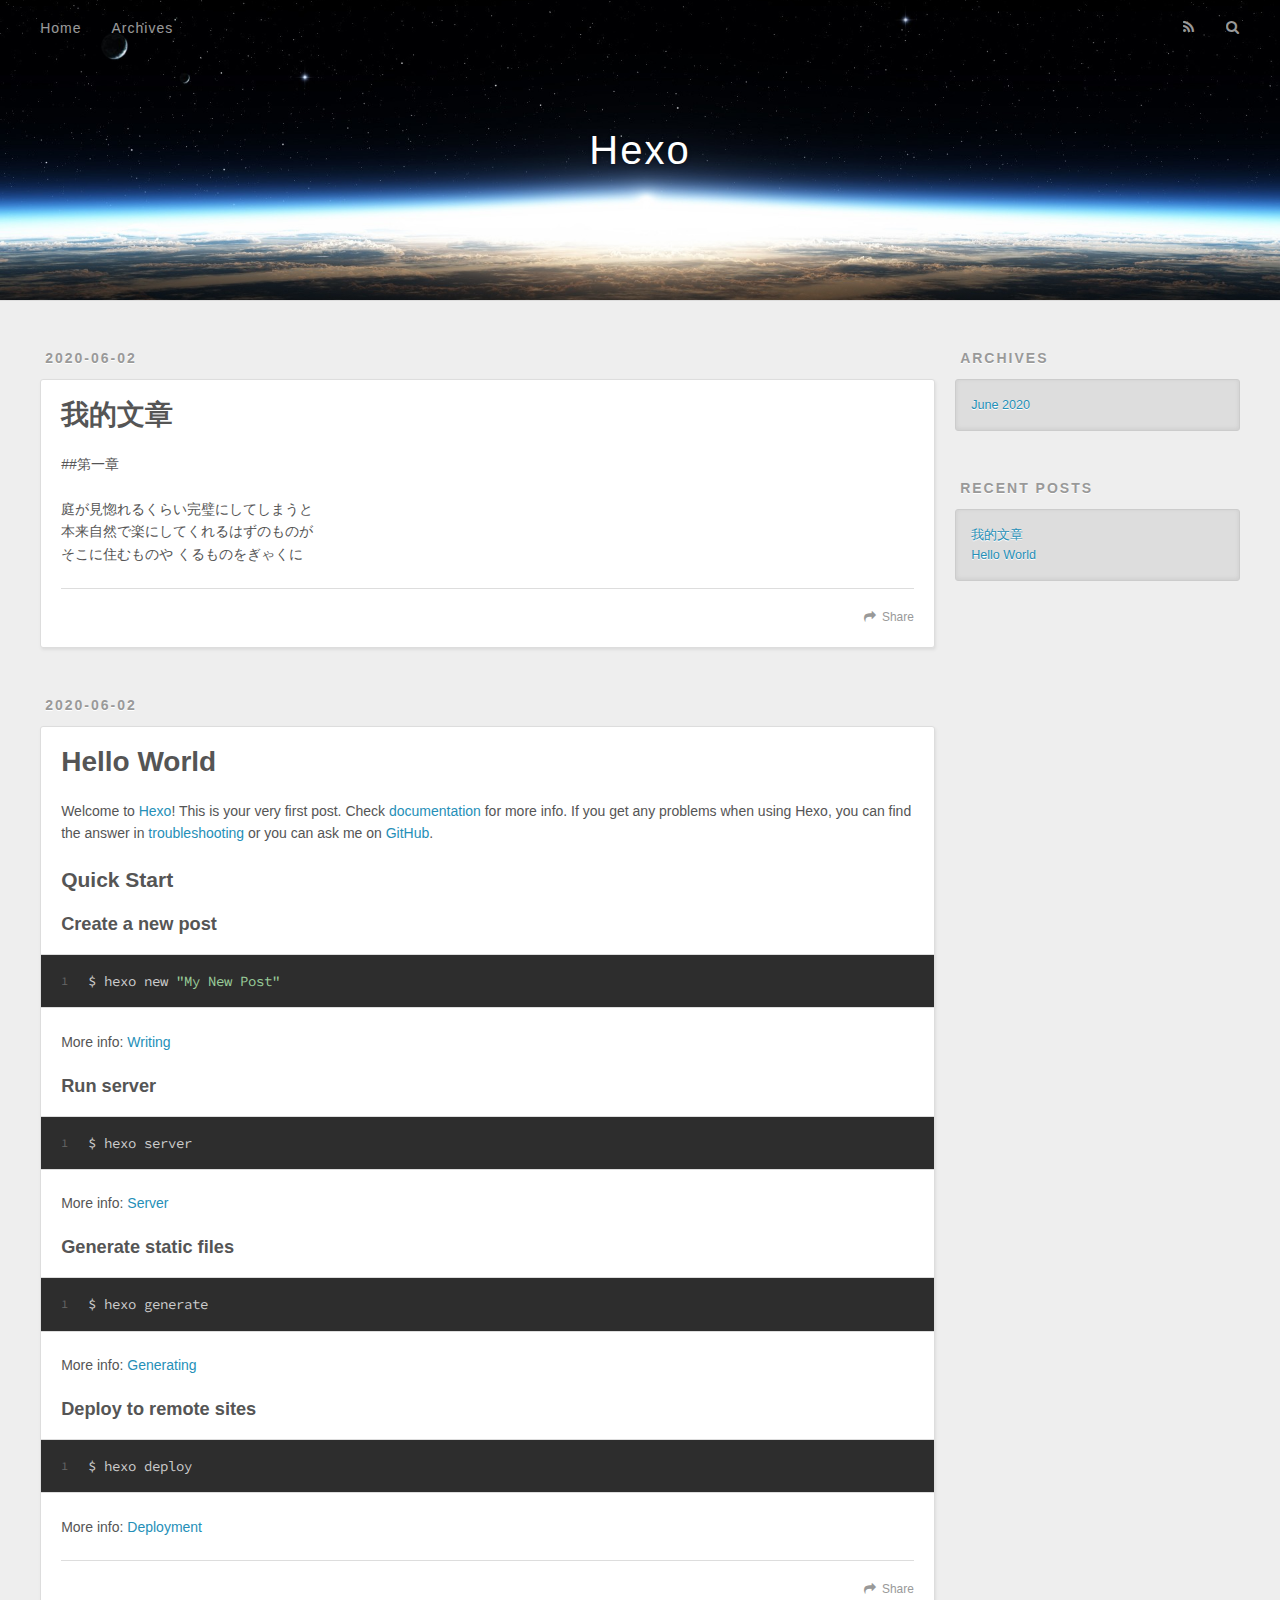
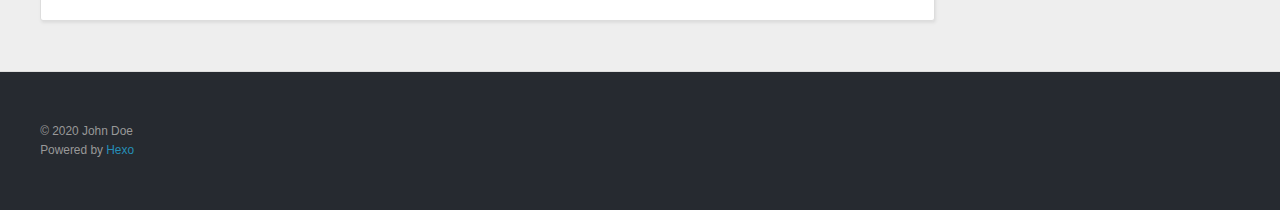
==== index.html @ b35130f8 "Site updated: 2020-06-02 23:19:56" ====
<!DOCTYPE html>
<html>
<head>
  <meta charset="utf-8">
  

  
  <title>Hexo</title>
  <meta name="viewport" content="width=device-width, initial-scale=1, maximum-scale=1">
  <meta property="og:type" content="website">
<meta property="og:title" content="Hexo">
<meta property="og:url" content="http://yoursite.com/index.html">
<meta property="og:site_name" content="Hexo">
<meta property="og:locale" content="en_US">
<meta property="article:author" content="John Doe">
<meta name="twitter:card" content="summary">
  
    <link rel="alternate" href="/atom.xml" title="Hexo" type="application/atom+xml">
  
  
    <link rel="icon" href="/favicon.png">
  
  
    <link href="//fonts.googleapis.com/css?family=Source+Code+Pro" rel="stylesheet" type="text/css">
  
  
<link rel="stylesheet" href="/css/style.css">

<meta name="generator" content="Hexo 4.2.1"></head>

<body>
  <div id="container">
    <div id="wrap">
      <header id="header">
  <div id="banner"></div>
  <div id="header-outer" class="outer">
    <div id="header-title" class="inner">
      <h1 id="logo-wrap">
        <a href="/" id="logo">Hexo</a>
      </h1>
      
    </div>
    <div id="header-inner" class="inner">
      <nav id="main-nav">
        <a id="main-nav-toggle" class="nav-icon"></a>
        
          <a class="main-nav-link" href="/">Home</a>
        
          <a class="main-nav-link" href="/archives">Archives</a>
        
      </nav>
      <nav id="sub-nav">
        
          <a id="nav-rss-link" class="nav-icon" href="/atom.xml" title="RSS Feed"></a>
        
        <a id="nav-search-btn" class="nav-icon" title="Search"></a>
      </nav>
      <div id="search-form-wrap">
        <form action="//google.com/search" method="get" accept-charset="UTF-8" class="search-form"><input type="search" name="q" class="search-form-input" placeholder="Search"><button type="submit" class="search-form-submit">&#xF002;</button><input type="hidden" name="sitesearch" value="http://yoursite.com"></form>
      </div>
    </div>
  </div>
</header>
      <div class="outer">
        <section id="main">
  
    <article id="三和眠的博客“

hexo neww -我的文章" class="article article-type-三和眠的博客“

hexo neww " itemscope itemprop="blogPost">
  <div class="article-meta">
    <a href="/2020/06/02/%E6%88%91%E7%9A%84%E6%96%87%E7%AB%A0/" class="article-date">
  <time datetime="2020-06-02T14:31:24.000Z" itemprop="datePublished">2020-06-02</time>
</a>
    
  </div>
  <div class="article-inner">
    
    
      <header class="article-header">
        
  
    <h1 itemprop="name">
      <a class="article-title" href="/2020/06/02/%E6%88%91%E7%9A%84%E6%96%87%E7%AB%A0/">我的文章</a>
    </h1>
  

      </header>
    
    <div class="article-entry" itemprop="articleBody">
      
        <p>##第一章</p>
<p>庭が見惚れるくらい完璧にしてしまうと<br>本来自然で楽にしてくれるはずのものが<br>そこに住むものや くるものをぎゃくに</p>

      
    </div>
    <footer class="article-footer">
      <a data-url="http://yoursite.com/2020/06/02/%E6%88%91%E7%9A%84%E6%96%87%E7%AB%A0/" data-id="ckay1c3uf00019clia1hb0dxg" class="article-share-link">Share</a>
      
      
    </footer>
  </div>
  
</article>


  
    <article id="post-hello-world" class="article article-type-post" itemscope itemprop="blogPost">
  <div class="article-meta">
    <a href="/2020/06/02/hello-world/" class="article-date">
  <time datetime="2020-06-02T14:24:34.067Z" itemprop="datePublished">2020-06-02</time>
</a>
    
  </div>
  <div class="article-inner">
    
    
      <header class="article-header">
        
  
    <h1 itemprop="name">
      <a class="article-title" href="/2020/06/02/hello-world/">Hello World</a>
    </h1>
  

      </header>
    
    <div class="article-entry" itemprop="articleBody">
      
        <p>Welcome to <a href="https://hexo.io/" target="_blank" rel="noopener">Hexo</a>! This is your very first post. Check <a href="https://hexo.io/docs/" target="_blank" rel="noopener">documentation</a> for more info. If you get any problems when using Hexo, you can find the answer in <a href="https://hexo.io/docs/troubleshooting.html" target="_blank" rel="noopener">troubleshooting</a> or you can ask me on <a href="https://github.com/hexojs/hexo/issues" target="_blank" rel="noopener">GitHub</a>.</p>
<h2 id="Quick-Start"><a href="#Quick-Start" class="headerlink" title="Quick Start"></a>Quick Start</h2><h3 id="Create-a-new-post"><a href="#Create-a-new-post" class="headerlink" title="Create a new post"></a>Create a new post</h3><figure class="highlight bash"><table><tr><td class="gutter"><pre><span class="line">1</span><br></pre></td><td class="code"><pre><span class="line">$ hexo new <span class="string">"My New Post"</span></span><br></pre></td></tr></table></figure>

<p>More info: <a href="https://hexo.io/docs/writing.html" target="_blank" rel="noopener">Writing</a></p>
<h3 id="Run-server"><a href="#Run-server" class="headerlink" title="Run server"></a>Run server</h3><figure class="highlight bash"><table><tr><td class="gutter"><pre><span class="line">1</span><br></pre></td><td class="code"><pre><span class="line">$ hexo server</span><br></pre></td></tr></table></figure>

<p>More info: <a href="https://hexo.io/docs/server.html" target="_blank" rel="noopener">Server</a></p>
<h3 id="Generate-static-files"><a href="#Generate-static-files" class="headerlink" title="Generate static files"></a>Generate static files</h3><figure class="highlight bash"><table><tr><td class="gutter"><pre><span class="line">1</span><br></pre></td><td class="code"><pre><span class="line">$ hexo generate</span><br></pre></td></tr></table></figure>

<p>More info: <a href="https://hexo.io/docs/generating.html" target="_blank" rel="noopener">Generating</a></p>
<h3 id="Deploy-to-remote-sites"><a href="#Deploy-to-remote-sites" class="headerlink" title="Deploy to remote sites"></a>Deploy to remote sites</h3><figure class="highlight bash"><table><tr><td class="gutter"><pre><span class="line">1</span><br></pre></td><td class="code"><pre><span class="line">$ hexo deploy</span><br></pre></td></tr></table></figure>

<p>More info: <a href="https://hexo.io/docs/one-command-deployment.html" target="_blank" rel="noopener">Deployment</a></p>

      
    </div>
    <footer class="article-footer">
      <a data-url="http://yoursite.com/2020/06/02/hello-world/" data-id="ckay1c3uf00009clihot2eu84" class="article-share-link">Share</a>
      
      
    </footer>
  </div>
  
</article>


  


</section>
        
          <aside id="sidebar">
  
    

  
    

  
    
  
    
  <div class="widget-wrap">
    <h3 class="widget-title">Archives</h3>
    <div class="widget">
      <ul class="archive-list"><li class="archive-list-item"><a class="archive-list-link" href="/archives/2020/06/">June 2020</a></li></ul>
    </div>
  </div>


  
    
  <div class="widget-wrap">
    <h3 class="widget-title">Recent Posts</h3>
    <div class="widget">
      <ul>
        
          <li>
            <a href="/2020/06/02/%E6%88%91%E7%9A%84%E6%96%87%E7%AB%A0/">我的文章</a>
          </li>
        
          <li>
            <a href="/2020/06/02/hello-world/">Hello World</a>
          </li>
        
      </ul>
    </div>
  </div>

  
</aside>
        
      </div>
      <footer id="footer">
  
  <div class="outer">
    <div id="footer-info" class="inner">
      &copy; 2020 John Doe<br>
      Powered by <a href="http://hexo.io/" target="_blank">Hexo</a>
    </div>
  </div>
</footer>
    </div>
    <nav id="mobile-nav">
  
    <a href="/" class="mobile-nav-link">Home</a>
  
    <a href="/archives" class="mobile-nav-link">Archives</a>
  
</nav>
    

<script src="//ajax.googleapis.com/ajax/libs/jquery/2.0.3/jquery.min.js"></script>


  
<link rel="stylesheet" href="/fancybox/jquery.fancybox.css">

  
<script src="/fancybox/jquery.fancybox.pack.js"></script>




<script src="/js/script.js"></script>




  </div>
</body>
</html>
---- css/style.css ----
body {
  width: 100%;
}
body:before,
body:after {
  content: "";
  display: table;
}
body:after {
  clear: both;
}
html,
body,
div,
span,
applet,
object,
iframe,
h1,
h2,
h3,
h4,
h5,
h6,
p,
blockquote,
pre,
a,
abbr,
acronym,
address,
big,
cite,
code,
del,
dfn,
em,
img,
ins,
kbd,
q,
s,
samp,
small,
strike,
strong,
sub,
sup,
tt,
var,
dl,
dt,
dd,
ol,
ul,
li,
fieldset,
form,
label,
legend,
table,
caption,
tbody,
tfoot,
thead,
tr,
th,
td {
  margin: 0;
  padding: 0;
  border: 0;
  outline: 0;
  font-weight: inherit;
  font-style: inherit;
  font-family: inherit;
  font-size: 100%;
  vertical-align: baseline;
}
body {
  line-height: 1;
  color: #000;
  background: #fff;
}
ol,
ul {
  list-style: none;
}
table {
  border-collapse: separate;
  border-spacing: 0;
  vertical-align: middle;
}
caption,
th,
td {
  text-align: left;
  font-weight: normal;
  vertical-align: middle;
}
a img {
  border: none;
}
input,
button {
  margin: 0;
  padding: 0;
}
input::-moz-focus-inner,
button::-moz-focus-inner {
  border: 0;
  padding: 0;
}
@font-face {
  font-family: FontAwesome;
  font-style: normal;
  font-weight: normal;
  src: url("fonts/fontawesome-webfont.eot?v=#4.0.3");
  src: url("fonts/fontawesome-webfont.eot?#iefix&v=#4.0.3") format("embedded-opentype"), url("fonts/fontawesome-webfont.woff?v=#4.0.3") format("woff"), url("fonts/fontawesome-webfont.ttf?v=#4.0.3") format("truetype"), url("fonts/fontawesome-webfont.svg#fontawesomeregular?v=#4.0.3") format("svg");
}
html,
body,
#container {
  height: 100%;
}
body {
  background: #eee;
  font: 14px -apple-system, BlinkMacSystemFont, "Segoe UI", "Roboto", "Oxygen", "Ubuntu", "Cantarell", "Fira Sans", "Droid Sans", "Helvetica Neue", sans-serif;
  -webkit-text-size-adjust: 100%;
}
.outer {
  max-width: 1220px;
  margin: 0 auto;
  padding: 0 20px;
}
.outer:before,
.outer:after {
  content: "";
  display: table;
}
.outer:after {
  clear: both;
}
.inner {
  display: inline;
  float: left;
  width: 98.33333333333333%;
  margin: 0 0.833333333333333%;
}
.left,
.alignleft {
  float: left;
}
.right,
.alignright {
  float: right;
}
.clear {
  clear: both;
}
#container {
  position: relative;
}
.mobile-nav-on {
  overflow: hidden;
}
#wrap {
  height: 100%;
  width: 100%;
  position: absolute;
  top: 0;
  left: 0;
  -webkit-transition: 0.2s ease-out;
  -moz-transition: 0.2s ease-out;
  -ms-transition: 0.2s ease-out;
  transition: 0.2s ease-out;
  z-index: 1;
  background: #eee;
}
.mobile-nav-on #wrap {
  left: 280px;
}
@media screen and (min-width: 768px) {
  #main {
    display: inline;
    float: left;
    width: 73.33333333333333%;
    margin: 0 0.833333333333333%;
  }
}
.article-date,
.article-category-link,
.archive-year,
.widget-title {
  text-decoration: none;
  text-transform: uppercase;
  letter-spacing: 2px;
  color: #999;
  margin-bottom: 1em;
  margin-left: 5px;
  line-height: 1em;
  text-shadow: 0 1px #fff;
  font-weight: bold;
}
.article-inner,
.archive-article-inner {
  background: #fff;
  -webkit-box-shadow: 1px 2px 3px #ddd;
  box-shadow: 1px 2px 3px #ddd;
  border: 1px solid #ddd;
  border-radius: 3px;
}
.article-entry h1,
.widget h1 {
  font-size: 2em;
}
.article-entry h2,
.widget h2 {
  font-size: 1.5em;
}
.article-entry h3,
.widget h3 {
  font-size: 1.3em;
}
.article-entry h4,
.widget h4 {
  font-size: 1.2em;
}
.article-entry h5,
.widget h5 {
  font-size: 1em;
}
.article-entry h6,
.widget h6 {
  font-size: 1em;
  color: #999;
}
.article-entry hr,
.widget hr {
  border: 1px dashed #ddd;
}
.article-entry strong,
.widget strong {
  font-weight: bold;
}
.article-entry em,
.widget em,
.article-entry cite,
.widget cite {
  font-style: italic;
}
.article-entry sup,
.widget sup,
.article-entry sub,
.widget sub {
  font-size: 0.75em;
  line-height: 0;
  position: relative;
  vertical-align: baseline;
}
.article-entry sup,
.widget sup {
  top: -0.5em;
}
.article-entry sub,
.widget sub {
  bottom: -0.2em;
}
.article-entry small,
.widget small {
  font-size: 0.85em;
}
.article-entry acronym,
.widget acronym,
.article-entry abbr,
.widget abbr {
  border-bottom: 1px dotted;
}
.article-entry ul,
.widget ul,
.article-entry ol,
.widget ol,
.article-entry dl,
.widget dl {
  margin: 0 20px;
  line-height: 1.6em;
}
.article-entry ul ul,
.widget ul ul,
.article-entry ol ul,
.widget ol ul,
.article-entry ul ol,
.widget ul ol,
.article-entry ol ol,
.widget ol ol {
  margin-top: 0;
  margin-bottom: 0;
}
.article-entry ul,
.widget ul {
  list-style: disc;
}
.article-entry ol,
.widget ol {
  list-style: decimal;
}
.article-entry dt,
.widget dt {
  font-weight: bold;
}
#header {
  height: 300px;
  position: relative;
  border-bottom: 1px solid #ddd;
}
#header:before,
#header:after {
  content: "";
  position: absolute;
  left: 0;
  right: 0;
  height: 40px;
}
#header:before {
  top: 0;
  background: -webkit-linear-gradient(rgba(0,0,0,0.2), transparent);
  background: -moz-linear-gradient(rgba(0,0,0,0.2), transparent);
  background: -ms-linear-gradient(rgba(0,0,0,0.2), transparent);
  background: linear-gradient(rgba(0,0,0,0.2), transparent);
}
#header:after {
  bottom: 0;
  background: -webkit-linear-gradient(transparent, rgba(0,0,0,0.2));
  background: -moz-linear-gradient(transparent, rgba(0,0,0,0.2));
  background: -ms-linear-gradient(transparent, rgba(0,0,0,0.2));
  background: linear-gradient(transparent, rgba(0,0,0,0.2));
}
#header-outer {
  height: 100%;
  position: relative;
}
#header-inner {
  position: relative;
  overflow: hidden;
}
#banner {
  position: absolute;
  top: 0;
  left: 0;
  width: 100%;
  height: 100%;
  background: url("images/banner.jpg") center #000;
  -webkit-background-size: cover;
  -moz-background-size: cover;
  background-size: cover;
  z-index: -1;
}
#header-title {
  text-align: center;
  height: 40px;
  position: absolute;
  top: 50%;
  left: 0;
  margin-top: -20px;
}
#logo,
#subtitle {
  text-decoration: none;
  color: #fff;
  font-weight: 300;
  text-shadow: 0 1px 4px rgba(0,0,0,0.3);
}
#logo {
  font-size: 40px;
  line-height: 40px;
  letter-spacing: 2px;
}
#subtitle {
  font-size: 16px;
  line-height: 16px;
  letter-spacing: 1px;
}
#subtitle-wrap {
  margin-top: 16px;
}
#main-nav {
  float: left;
  margin-left: -15px;
}
.nav-icon,
.main-nav-link {
  float: left;
  color: #fff;
  opacity: 0.6;
  text-decoration: none;
  text-shadow: 0 1px rgba(0,0,0,0.2);
  -webkit-transition: opacity 0.2s;
  -moz-transition: opacity 0.2s;
  -ms-transition: opacity 0.2s;
  transition: opacity 0.2s;
  display: block;
  padding: 20px 15px;
}
.nav-icon:hover,
.main-nav-link:hover {
  opacity: 1;
}
.nav-icon {
  font-family: FontAwesome;
  text-align: center;
  font-size: 14px;
  width: 14px;
  height: 14px;
  padding: 20px 15px;
  position: relative;
  cursor: pointer;
}
.main-nav-link {
  font-weight: 300;
  letter-spacing: 1px;
}
@media screen and (max-width: 479px) {
  .main-nav-link {
    display: none;
  }
}
#main-nav-toggle {
  display: none;
}
#main-nav-toggle:before {
  content: "\f0c9";
}
@media screen and (max-width: 479px) {
  #main-nav-toggle {
    display: block;
  }
}
#sub-nav {
  float: right;
  margin-right: -15px;
}
#nav-rss-link:before {
  content: "\f09e";
}
#nav-search-btn:before {
  content: "\f002";
}
#search-form-wrap {
  position: absolute;
  top: 15px;
  width: 150px;
  height: 30px;
  right: -150px;
  opacity: 0;
  -webkit-transition: 0.2s ease-out;
  -moz-transition: 0.2s ease-out;
  -ms-transition: 0.2s ease-out;
  transition: 0.2s ease-out;
}
#search-form-wrap.on {
  opacity: 1;
  right: 0;
}
@media screen and (max-width: 479px) {
  #search-form-wrap {
    width: 100%;
    right: -100%;
  }
}
.search-form {
  position: absolute;
  top: 0;
  left: 0;
  right: 0;
  background: #fff;
  padding: 5px 15px;
  border-radius: 15px;
  -webkit-box-shadow: 0 0 10px rgba(0,0,0,0.3);
  box-shadow: 0 0 10px rgba(0,0,0,0.3);
}
.search-form-input {
  border: none;
  background: none;
  color: #555;
  width: 100%;
  font: 13px -apple-system, BlinkMacSystemFont, "Segoe UI", "Roboto", "Oxygen", "Ubuntu", "Cantarell", "Fira Sans", "Droid Sans", "Helvetica Neue", sans-serif;
  outline: none;
}
.search-form-input::-webkit-search-results-decoration,
.search-form-input::-webkit-search-cancel-button {
  -webkit-appearance: none;
}
.search-form-submit {
  position: absolute;
  top: 50%;
  right: 10px;
  margin-top: -7px;
  font: 13px FontAwesome;
  border: none;
  background: none;
  color: #bbb;
  cursor: pointer;
}
.search-form-submit:hover,
.search-form-submit:focus {
  color: #777;
}
.article {
  margin: 50px 0;
}
.article-inner {
  overflow: hidden;
}
.article-meta:before,
.article-meta:after {
  content: "";
  display: table;
}
.article-meta:after {
  clear: both;
}
.article-date {
  float: left;
}
.article-category {
  float: left;
  line-height: 1em;
  color: #ccc;
  text-shadow: 0 1px #fff;
  margin-left: 8px;
}
.article-category:before {
  content: "\2022";
}
.article-category-link {
  margin: 0 12px 1em;
}
.article-header {
  padding: 20px 20px 0;
}
.article-title {
  text-decoration: none;
  font-size: 2em;
  font-weight: bold;
  color: #555;
  line-height: 1.1em;
  -webkit-transition: color 0.2s;
  -moz-transition: color 0.2s;
  -ms-transition: color 0.2s;
  transition: color 0.2s;
}
a.article-title:hover {
  color: #258fb8;
}
.article-entry {
  color: #555;
  padding: 0 20px;
}
.article-entry:before,
.article-entry:after {
  content: "";
  display: table;
}
.article-entry:after {
  clear: both;
}
.article-entry p,
.article-entry table {
  line-height: 1.6em;
  margin: 1.6em 0;
}
.article-entry h1,
.article-entry h2,
.article-entry h3,
.article-entry h4,
.article-entry h5,
.article-entry h6 {
  font-weight: bold;
}
.article-entry h1,
.article-entry h2,
.article-entry h3,
.article-entry h4,
.article-entry h5,
.article-entry h6 {
  line-height: 1.1em;
  margin: 1.1em 0;
}
.article-entry a {
  color: #258fb8;
  text-decoration: none;
}
.article-entry a:hover {
  text-decoration: underline;
}
.article-entry ul,
.article-entry ol,
.article-entry dl {
  margin-top: 1.6em;
  margin-bottom: 1.6em;
}
.article-entry img,
.article-entry video {
  max-width: 100%;
  height: auto;
  display: block;
  margin: auto;
}
.article-entry iframe {
  border: none;
}
.article-entry table {
  width: 100%;
  border-collapse: collapse;
  border-spacing: 0;
}
.article-entry th {
  font-weight: bold;
  border-bottom: 3px solid #ddd;
  padding-bottom: 0.5em;
}
.article-entry td {
  border-bottom: 1px solid #ddd;
  padding: 10px 0;
}
.article-entry blockquote {
  font-family: Georgia, "Times New Roman", serif;
  font-size: 1.4em;
  margin: 1.6em 20px;
  text-align: center;
}
.article-entry blockquote footer {
  font-size: 14px;
  margin: 1.6em 0;
  font-family: -apple-system, BlinkMacSystemFont, "Segoe UI", "Roboto", "Oxygen", "Ubuntu", "Cantarell", "Fira Sans", "Droid Sans", "Helvetica Neue", sans-serif;
}
.article-entry blockquote footer cite:before {
  content: "—";
  padding: 0 0.5em;
}
.article-entry .pullquote {
  text-align: left;
  width: 45%;
  margin: 0;
}
.article-entry .pullquote.left {
  margin-left: 0.5em;
  margin-right: 1em;
}
.article-entry .pullquote.right {
  margin-right: 0.5em;
  margin-left: 1em;
}
.article-entry .caption {
  color: #999;
  display: block;
  font-size: 0.9em;
  margin-top: 0.5em;
  position: relative;
  text-align: center;
}
.article-entry .video-container {
  position: relative;
  padding-top: 56.25%;
  height: 0;
  overflow: hidden;
}
.article-entry .video-container iframe,
.article-entry .video-container object,
.article-entry .video-container embed {
  position: absolute;
  top: 0;
  left: 0;
  width: 100%;
  height: 100%;
  margin-top: 0;
}
.article-more-link a {
  display: inline-block;
  line-height: 1em;
  padding: 6px 15px;
  border-radius: 15px;
  background: #eee;
  color: #999;
  text-shadow: 0 1px #fff;
  text-decoration: none;
}
.article-more-link a:hover {
  background: #258fb8;
  color: #fff;
  text-decoration: none;
  text-shadow: 0 1px #1e7293;
}
.article-footer {
  font-size: 0.85em;
  line-height: 1.6em;
  border-top: 1px solid #ddd;
  padding-top: 1.6em;
  margin: 0 20px 20px;
}
.article-footer:before,
.article-footer:after {
  content: "";
  display: table;
}
.article-footer:after {
  clear: both;
}
.article-footer a {
  color: #999;
  text-decoration: none;
}
.article-footer a:hover {
  color: #555;
}
.article-tag-list-item {
  float: left;
  margin-right: 10px;
}
.article-tag-list-link:before {
  content: "#";
}
.article-comment-link {
  float: right;
}
.article-comment-link:before {
  content: "\f075";
  font-family: FontAwesome;
  padding-right: 8px;
}
.article-share-link {
  cursor: pointer;
  float: right;
  margin-left: 20px;
}
.article-share-link:before {
  content: "\f064";
  font-family: FontAwesome;
  padding-right: 6px;
}
#article-nav {
  position: relative;
}
#article-nav:before,
#article-nav:after {
  content: "";
  display: table;
}
#article-nav:after {
  clear: both;
}
@media screen and (min-width: 768px) {
  #article-nav {
    margin: 50px 0;
  }
  #article-nav:before {
    width: 8px;
    height: 8px;
    position: absolute;
    top: 50%;
    left: 50%;
    margin-top: -4px;
    margin-left: -4px;
    content: "";
    border-radius: 50%;
    background: #ddd;
    -webkit-box-shadow: 0 1px 2px #fff;
    box-shadow: 0 1px 2px #fff;
  }
}
.article-nav-link-wrap {
  text-decoration: none;
  text-shadow: 0 1px #fff;
  color: #999;
  -webkit-box-sizing: border-box;
  -moz-box-sizing: border-box;
  box-sizing: border-box;
  margin-top: 50px;
  text-align: center;
  display: block;
}
.article-nav-link-wrap:hover {
  color: #555;
}
@media screen and (min-width: 768px) {
  .article-nav-link-wrap {
    width: 50%;
    margin-top: 0;
  }
}
@media screen and (min-width: 768px) {
  #article-nav-newer {
    float: left;
    text-align: right;
    padding-right: 20px;
  }
}
@media screen and (min-width: 768px) {
  #article-nav-older {
    float: right;
    text-align: left;
    padding-left: 20px;
  }
}
.article-nav-caption {
  text-transform: uppercase;
  letter-spacing: 2px;
  color: #ddd;
  line-height: 1em;
  font-weight: bold;
}
#article-nav-newer .article-nav-caption {
  margin-right: -2px;
}
.article-nav-title {
  font-size: 0.85em;
  line-height: 1.6em;
  margin-top: 0.5em;
}
.article-share-box {
  position: absolute;
  display: none;
  background: #fff;
  -webkit-box-shadow: 1px 2px 10px rgba(0,0,0,0.2);
  box-shadow: 1px 2px 10px rgba(0,0,0,0.2);
  border-radius: 3px;
  margin-left: -145px;
  overflow: hidden;
  z-index: 1;
}
.article-share-box.on {
  display: block;
}
.article-share-input {
  width: 100%;
  background: none;
  -webkit-box-sizing: border-box;
  -moz-box-sizing: border-box;
  box-sizing: border-box;
  font: 14px -apple-system, BlinkMacSystemFont, "Segoe UI", "Roboto", "Oxygen", "Ubuntu", "Cantarell", "Fira Sans", "Droid Sans", "Helvetica Neue", sans-serif;
  padding: 0 15px;
  color: #555;
  outline: none;
  border: 1px solid #ddd;
  border-radius: 3px 3px 0 0;
  height: 36px;
  line-height: 36px;
}
.article-share-links {
  background: #eee;
}
.article-share-links:before,
.article-share-links:after {
  content: "";
  display: table;
}
.article-share-links:after {
  clear: both;
}
.article-share-twitter,
.article-share-facebook,
.article-share-pinterest,
.article-share-google {
  width: 50px;
  height: 36px;
  display: block;
  float: left;
  position: relative;
  color: #999;
  text-shadow: 0 1px #fff;
}
.article-share-twitter:before,
.article-share-facebook:before,
.article-share-pinterest:before,
.article-share-google:before {
  font-size: 20px;
  font-family: FontAwesome;
  width: 20px;
  height: 20px;
  position: absolute;
  top: 50%;
  left: 50%;
  margin-top: -10px;
  margin-left: -10px;
  text-align: center;
}
.article-share-twitter:hover,
.article-share-facebook:hover,
.article-share-pinterest:hover,
.article-share-google:hover {
  color: #fff;
}
.article-share-twitter:before {
  content: "\f099";
}
.article-share-twitter:hover {
  background: #00aced;
  text-shadow: 0 1px #008abe;
}
.article-share-facebook:before {
  content: "\f09a";
}
.article-share-facebook:hover {
  background: #3b5998;
  text-shadow: 0 1px #2f477a;
}
.article-share-pinterest:before {
  content: "\f0d2";
}
.article-share-pinterest:hover {
  background: #cb2027;
  text-shadow: 0 1px #a21a1f;
}
.article-share-google:before {
  content: "\f0d5";
}
.article-share-google:hover {
  background: #dd4b39;
  text-shadow: 0 1px #be3221;
}
.article-gallery {
  background: #000;
  position: relative;
}
.article-gallery-photos {
  position: relative;
  overflow: hidden;
}
.article-gallery-img {
  display: none;
  max-width: 100%;
}
.article-gallery-img:first-child {
  display: block;
}
.article-gallery-img.loaded {
  position: absolute;
  display: block;
}
.article-gallery-img img {
  display: block;
  max-width: 100%;
  margin: 0 auto;
}
#comments {
  background: #fff;
  -webkit-box-shadow: 1px 2px 3px #ddd;
  box-shadow: 1px 2px 3px #ddd;
  padding: 20px;
  border: 1px solid #ddd;
  border-radius: 3px;
  margin: 50px 0;
}
#comments a {
  color: #258fb8;
}
.archives-wrap {
  margin: 50px 0;
}
.archives:before,
.archives:after {
  content: "";
  display: table;
}
.archives:after {
  clear: both;
}
.archive-year-wrap {
  margin-bottom: 1em;
}
.archives {
  -webkit-column-gap: 10px;
  -moz-column-gap: 10px;
  column-gap: 10px;
}
@media screen and (min-width: 480px) and (max-width: 767px) {
  .archives {
    -webkit-column-count: 2;
    -moz-column-count: 2;
    column-count: 2;
  }
}
@media screen and (min-width: 768px) {
  .archives {
    -webkit-column-count: 3;
    -moz-column-count: 3;
    column-count: 3;
  }
}
.archive-article {
  -webkit-column-break-inside: avoid;
  page-break-inside: avoid;
  overflow: hidden;
  break-inside: avoid-column;
}
.archive-article-inner {
  padding: 10px;
  margin-bottom: 15px;
}
.archive-article-title {
  text-decoration: none;
  font-weight: bold;
  color: #555;
  -webkit-transition: color 0.2s;
  -moz-transition: color 0.2s;
  -ms-transition: color 0.2s;
  transition: color 0.2s;
  line-height: 1.6em;
}
.archive-article-title:hover {
  color: #258fb8;
}
.archive-article-footer {
  margin-top: 1em;
}
.archive-article-date {
  color: #999;
  text-decoration: none;
  font-size: 0.85em;
  line-height: 1em;
  margin-bottom: 0.5em;
  display: block;
}
#page-nav {
  margin: 50px auto;
  background: #fff;
  -webkit-box-shadow: 1px 2px 3px #ddd;
  box-shadow: 1px 2px 3px #ddd;
  border: 1px solid #ddd;
  border-radius: 3px;
  text-align: center;
  color: #999;
  overflow: hidden;
}
#page-nav:before,
#page-nav:after {
  content: "";
  display: table;
}
#page-nav:after {
  clear: both;
}
#page-nav a,
#page-nav span {
  padding: 10px 20px;
  line-height: 1;
  height: 2ex;
}
#page-nav a {
  color: #999;
  text-decoration: none;
}
#page-nav a:hover {
  background: #999;
  color: #fff;
}
#page-nav .prev {
  float: left;
}
#page-nav .next {
  float: right;
}
#page-nav .page-number {
  display: inline-block;
}
@media screen and (max-width: 479px) {
  #page-nav .page-number {
    display: none;
  }
}
#page-nav .current {
  color: #555;
  font-weight: bold;
}
#page-nav .space {
  color: #ddd;
}
#footer {
  background: #262a30;
  padding: 50px 0;
  border-top: 1px solid #ddd;
  color: #999;
}
#footer a {
  color: #258fb8;
  text-decoration: none;
}
#footer a:hover {
  text-decoration: underline;
}
#footer-info {
  line-height: 1.6em;
  font-size: 0.85em;
}
.article-entry pre,
.article-entry .highlight {
  background: #2d2d2d;
  margin: 0 -20px;
  padding: 15px 20px;
  border-style: solid;
  border-color: #ddd;
  border-width: 1px 0;
  overflow: auto;
  color: #ccc;
  line-height: 22.400000000000002px;
}
.article-entry .highlight .gutter pre,
.article-entry .gist .gist-file .gist-data .line-numbers {
  color: #666;
  font-size: 0.85em;
}
.article-entry pre,
.article-entry code {
  font-family: "Source Code Pro", Consolas, Monaco, Menlo, Consolas, monospace;
}
.article-entry code {
  background: #eee;
  text-shadow: 0 1px #fff;
  padding: 0 0.3em;
}
.article-entry pre code {
  background: none;
  text-shadow: none;
  padding: 0;
}
.article-entry .highlight pre {
  border: none;
  margin: 0;
  padding: 0;
}
.article-entry .highlight table {
  margin: 0;
  width: auto;
}
.article-entry .highlight td {
  border: none;
  padding: 0;
}
.article-entry .highlight figcaption {
  font-size: 0.85em;
  color: #999;
  line-height: 1em;
  margin-bottom: 1em;
}
.article-entry .highlight figcaption:before,
.article-entry .highlight figcaption:after {
  content: "";
  display: table;
}
.article-entry .highlight figcaption:after {
  clear: both;
}
.article-entry .highlight figcaption a {
  float: right;
}
.article-entry .highlight .gutter pre {
  text-align: right;
  padding-right: 20px;
}
.article-entry .highlight .line {
  height: 22.400000000000002px;
}
.article-entry .highlight .line.marked {
  background: #515151;
}
.article-entry .gist {
  margin: 0 -20px;
  border-style: solid;
  border-color: #ddd;
  border-width: 1px 0;
  background: #2d2d2d;
  padding: 15px 20px 15px 0;
}
.article-entry .gist .gist-file {
  border: none;
  font-family: "Source Code Pro", Consolas, Monaco, Menlo, Consolas, monospace;
  margin: 0;
}
.article-entry .gist .gist-file .gist-data {
  background: none;
  border: none;
}
.article-entry .gist .gist-file .gist-data .line-numbers {
  background: none;
  border: none;
  padding: 0 20px 0 0;
}
.article-entry .gist .gist-file .gist-data .line-data {
  padding: 0 !important;
}
.article-entry .gist .gist-file .highlight {
  margin: 0;
  padding: 0;
  border: none;
}
.article-entry .gist .gist-file .gist-meta {
  background: #2d2d2d;
  color: #999;
  font: 0.85em -apple-system, BlinkMacSystemFont, "Segoe UI", "Roboto", "Oxygen", "Ubuntu", "Cantarell", "Fira Sans", "Droid Sans", "Helvetica Neue", sans-serif;
  text-shadow: 0 0;
  padding: 0;
  margin-top: 1em;
  margin-left: 20px;
}
.article-entry .gist .gist-file .gist-meta a {
  color: #258fb8;
  font-weight: normal;
}
.article-entry .gist .gist-file .gist-meta a:hover {
  text-decoration: underline;
}
pre .comment,
pre .title {
  color: #999;
}
pre .variable,
pre .attribute,
pre .tag,
pre .regexp,
pre .ruby .constant,
pre .xml .tag .title,
pre .xml .pi,
pre .xml .doctype,
pre .html .doctype,
pre .css .id,
pre .css .class,
pre .css .pseudo {
  color: #f2777a;
}
pre .number,
pre .preprocessor,
pre .built_in,
pre .literal,
pre .params,
pre .constant {
  color: #f99157;
}
pre .class,
pre .ruby .class .title,
pre .css .rules .attribute {
  color: #9c9;
}
pre .string,
pre .value,
pre .inheritance,
pre .header,
pre .ruby .symbol,
pre .xml .cdata {
  color: #9c9;
}
pre .css .hexcolor {
  color: #6cc;
}
pre .function,
pre .python .decorator,
pre .python .title,
pre .ruby .function .title,
pre .ruby .title .keyword,
pre .perl .sub,
pre .javascript .title,
pre .coffeescript .title {
  color: #69c;
}
pre .keyword,
pre .javascript .function {
  color: #c9c;
}
@media screen and (max-width: 479px) {
  #mobile-nav {
    position: absolute;
    top: 0;
    left: 0;
    width: 280px;
    height: 100%;
    background: #191919;
    border-right: 1px solid #fff;
  }
}
@media screen and (max-width: 479px) {
  .mobile-nav-link {
    display: block;
    color: #999;
    text-decoration: none;
    padding: 15px 20px;
    font-weight: bold;
  }
  .mobile-nav-link:hover {
    color: #fff;
  }
}
@media screen and (min-width: 768px) {
  #sidebar {
    display: inline;
    float: left;
    width: 23.333333333333332%;
    margin: 0 0.833333333333333%;
  }
}
.widget-wrap {
  margin: 50px 0;
}
.widget {
  color: #777;
  text-shadow: 0 1px #fff;
  background: #ddd;
  -webkit-box-shadow: 0 -1px 4px #ccc inset;
  box-shadow: 0 -1px 4px #ccc inset;
  border: 1px solid #ccc;
  padding: 15px;
  border-radius: 3px;
}
.widget a {
  color: #258fb8;
  text-decoration: none;
}
.widget a:hover {
  text-decoration: underline;
}
.widget ul ul,
.widget ol ul,
.widget dl ul,
.widget ul ol,
.widget ol ol,
.widget dl ol,
.widget ul dl,
.widget ol dl,
.widget dl dl {
  margin-left: 15px;
  list-style: disc;
}
.widget {
  line-height: 1.6em;
  word-wrap: break-word;
  font-size: 0.9em;
}
.widget ul,
.widget ol {
  list-style: none;
  margin: 0;
}
.widget ul ul,
.widget ol ul,
.widget ul ol,
.widget ol ol {
  margin: 0 20px;
}
.widget ul ul,
.widget ol ul {
  list-style: disc;
}
.widget ul ol,
.widget ol ol {
  list-style: decimal;
}
.category-list-count,
.tag-list-count,
.archive-list-count {
  padding-left: 5px;
  color: #999;
  font-size: 0.85em;
}
.category-list-count:before,
.tag-list-count:before,
.archive-list-count:before {
  content: "(";
}
.category-list-count:after,
.tag-list-count:after,
.archive-list-count:after {
  content: ")";
}
.tagcloud a {
  margin-right: 5px;
  display: inline-block;
}
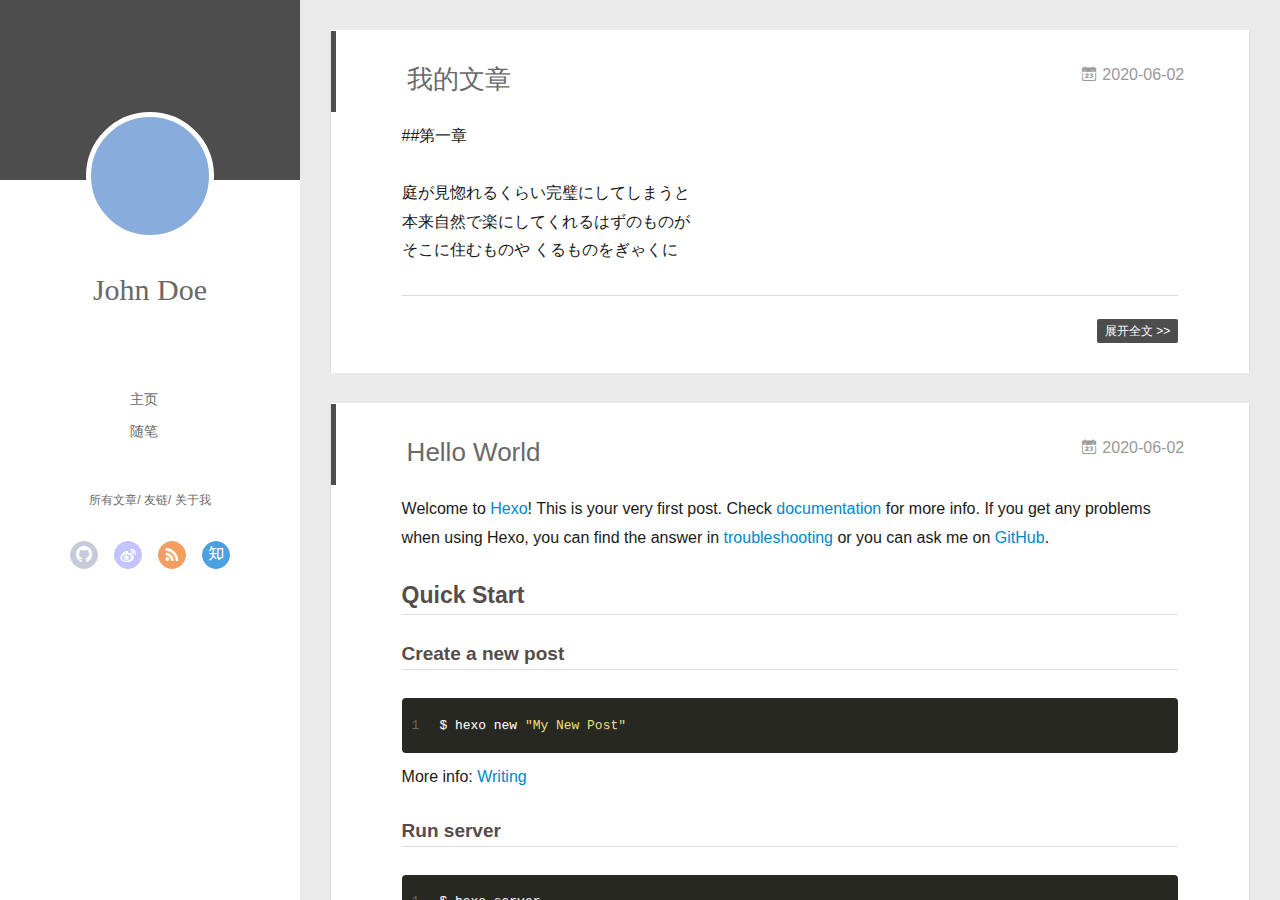
==== commit 70b376ad: "Site updated: 2020-06-03 19:08:44" ====
--- a/index.html
+++ b/index.html
@@ -3,8 +3,9 @@
 <head>
   <meta charset="utf-8">
   
-
-  
+  <meta name="renderer" content="webkit">
+  <meta http-equiv="X-UA-Compatible" content="IE=edge" >
+  <link rel="dns-prefetch" href="http://yoursite.com">
   <title>Hexo</title>
   <meta name="viewport" content="width=device-width, initial-scale=1, maximum-scale=1">
   <meta property="og:type" content="website">
@@ -15,68 +16,148 @@
 <meta property="article:author" content="John Doe">
 <meta name="twitter:card" content="summary">
   
-    <link rel="alternate" href="/atom.xml" title="Hexo" type="application/atom+xml">
+    <link rel="alternative" href="/atom.xml" title="Hexo" type="application/atom+xml">
   
   
     <link rel="icon" href="/favicon.png">
   
-  
-    <link href="//fonts.googleapis.com/css?family=Source+Code+Pro" rel="stylesheet" type="text/css">
-  
-  
-<link rel="stylesheet" href="/css/style.css">
+  <link rel="stylesheet" type="text/css" href="/./main.0cf68a.css">
+  <style type="text/css">
+  
+    #container.show {
+      background: linear-gradient(200deg,#a0cfe4,#e8c37e);
+    }
+  </style>
+  
+
+  
 
 <meta name="generator" content="Hexo 4.2.1"></head>
 
 <body>
-  <div id="container">
-    <div id="wrap">
-      <header id="header">
-  <div id="banner"></div>
-  <div id="header-outer" class="outer">
-    <div id="header-title" class="inner">
-      <h1 id="logo-wrap">
-        <a href="/" id="logo">Hexo</a>
-      </h1>
-      
-    </div>
-    <div id="header-inner" class="inner">
-      <nav id="main-nav">
-        <a id="main-nav-toggle" class="nav-icon"></a>
-        
-          <a class="main-nav-link" href="/">Home</a>
-        
-          <a class="main-nav-link" href="/archives">Archives</a>
-        
-      </nav>
-      <nav id="sub-nav">
-        
-          <a id="nav-rss-link" class="nav-icon" href="/atom.xml" title="RSS Feed"></a>
-        
-        <a id="nav-search-btn" class="nav-icon" title="Search"></a>
-      </nav>
-      <div id="search-form-wrap">
-        <form action="//google.com/search" method="get" accept-charset="UTF-8" class="search-form"><input type="search" name="q" class="search-form-input" placeholder="Search"><button type="submit" class="search-form-submit">&#xF002;</button><input type="hidden" name="sitesearch" value="http://yoursite.com"></form>
-      </div>
-    </div>
-  </div>
-</header>
-      <div class="outer">
-        <section id="main">
+  <div id="container" q-class="show:isCtnShow">
+    <canvas id="anm-canvas" class="anm-canvas"></canvas>
+    <div class="left-col" q-class="show:isShow">
+      
+<div class="overlay" style="background: #4d4d4d"></div>
+<div class="intrude-less">
+	<header id="header" class="inner">
+		<a href="/" class="profilepic">
+			<img src="" class="js-avatar">
+		</a>
+		<hgroup>
+		  <h1 class="header-author"><a href="/">John Doe</a></h1>
+		</hgroup>
+		
+
+		<nav class="header-menu">
+			<ul>
+			
+				<li><a href="/">主页</a></li>
+	        
+				<li><a href="/tags/%E9%9A%8F%E7%AC%94/">随笔</a></li>
+	        
+			</ul>
+		</nav>
+		<nav class="header-smart-menu">
+    		
+    			
+    			<a q-on="click: openSlider(e, 'innerArchive')" href="javascript:void(0)">所有文章</a>
+    			
+            
+    			
+    			<a q-on="click: openSlider(e, 'friends')" href="javascript:void(0)">友链</a>
+    			
+            
+    			
+    			<a q-on="click: openSlider(e, 'aboutme')" href="javascript:void(0)">关于我</a>
+    			
+            
+		</nav>
+		<nav class="header-nav">
+			<div class="social">
+				
+					<a class="github" target="_blank" href="#" title="github"><i class="icon-github"></i></a>
+		        
+					<a class="weibo" target="_blank" href="#" title="weibo"><i class="icon-weibo"></i></a>
+		        
+					<a class="rss" target="_blank" href="#" title="rss"><i class="icon-rss"></i></a>
+		        
+					<a class="zhihu" target="_blank" href="#" title="zhihu"><i class="icon-zhihu"></i></a>
+		        
+			</div>
+		</nav>
+	</header>		
+</div>
+
+    </div>
+    <div class="mid-col" q-class="show:isShow,hide:isShow|isFalse">
+      
+<nav id="mobile-nav">
+  	<div class="overlay js-overlay" style="background: #4d4d4d"></div>
+	<div class="btnctn js-mobile-btnctn">
+  		<div class="slider-trigger list" q-on="click: openSlider(e)"><i class="icon icon-sort"></i></div>
+	</div>
+	<div class="intrude-less">
+		<header id="header" class="inner">
+			<div class="profilepic">
+				<img src="" class="js-avatar">
+			</div>
+			<hgroup>
+			  <h1 class="header-author js-header-author">John Doe</h1>
+			</hgroup>
+			
+			
+			
+				
+			
+				
+			
+			
+			
+			<nav class="header-nav">
+				<div class="social">
+					
+						<a class="github" target="_blank" href="#" title="github"><i class="icon-github"></i></a>
+			        
+						<a class="weibo" target="_blank" href="#" title="weibo"><i class="icon-weibo"></i></a>
+			        
+						<a class="rss" target="_blank" href="#" title="rss"><i class="icon-rss"></i></a>
+			        
+						<a class="zhihu" target="_blank" href="#" title="zhihu"><i class="icon-zhihu"></i></a>
+			        
+				</div>
+			</nav>
+
+			<nav class="header-menu js-header-menu">
+				<ul style="width: 50%">
+				
+				
+					<li style="width: 50%"><a href="/">主页</a></li>
+		        
+					<li style="width: 50%"><a href="/tags/%E9%9A%8F%E7%AC%94/">随笔</a></li>
+		        
+				</ul>
+			</nav>
+		</header>				
+	</div>
+	<div class="mobile-mask" style="display:none" q-show="isShow"></div>
+</nav>
+
+      <div id="wrapper" class="body-wrap">
+        <div class="menu-l">
+          <div class="canvas-wrap">
+            <canvas data-colors="#eaeaea" data-sectionHeight="100" data-contentId="js-content" id="myCanvas1" class="anm-canvas"></canvas>
+          </div>
+          <div id="js-content" class="content-ll">
+            
   
     <article id="三和眠的博客“
 
 hexo neww -我的文章" class="article article-type-三和眠的博客“
 
-hexo neww " itemscope itemprop="blogPost">
-  <div class="article-meta">
-    <a href="/2020/06/02/%E6%88%91%E7%9A%84%E6%96%87%E7%AB%A0/" class="article-date">
-  <time datetime="2020-06-02T14:31:24.000Z" itemprop="datePublished">2020-06-02</time>
-</a>
-    
-  </div>
+hexo neww   article-index" itemscope itemprop="blogPost">
   <div class="article-inner">
-    
     
       <header class="article-header">
         
@@ -86,6 +167,11 @@
     </h1>
   
 
+        
+        <a href="/2020/06/02/%E6%88%91%E7%9A%84%E6%96%87%E7%AB%A0/" class="archive-article-date">
+  	<time datetime="2020-06-02T14:31:24.000Z" itemprop="datePublished"><i class="icon-calendar icon"></i>2020-06-02</time>
+</a>
+        
       </header>
     
     <div class="article-entry" itemprop="articleBody">
@@ -94,27 +180,48 @@
 <p>庭が見惚れるくらい完璧にしてしまうと<br>本来自然で楽にしてくれるはずのものが<br>そこに住むものや くるものをぎゃくに</p>
 
       
-    </div>
-    <footer class="article-footer">
-      <a data-url="http://yoursite.com/2020/06/02/%E6%88%91%E7%9A%84%E6%96%87%E7%AB%A0/" data-id="ckay1c3uf00019clia1hb0dxg" class="article-share-link">Share</a>
-      
-      
-    </footer>
+
+      
+    </div>
+    <div class="article-info article-info-index">
+      
+      
+      
+
+      
+        <p class="article-more-link">
+          <a class="article-more-a" href="/2020/06/02/%E6%88%91%E7%9A%84%E6%96%87%E7%AB%A0/">展开全文 >></a>
+        </p>
+      
+
+      
+      <div class="clearfix"></div>
+    </div>
   </div>
-  
 </article>
 
-
-  
-    <article id="post-hello-world" class="article article-type-post" itemscope itemprop="blogPost">
-  <div class="article-meta">
-    <a href="/2020/06/02/hello-world/" class="article-date">
-  <time datetime="2020-06-02T14:24:34.067Z" itemprop="datePublished">2020-06-02</time>
-</a>
-    
-  </div>
+<aside class="wrap-side-operation">
+    <div class="mod-side-operation">
+        
+        <div class="jump-container" id="js-jump-container" style="display:none;">
+            <a href="javascript:void(0)" class="mod-side-operation__jump-to-top">
+                <i class="icon-font icon-back"></i>
+            </a>
+            <div id="js-jump-plan-container" class="jump-plan-container" style="top: -11px;">
+                <i class="icon-font icon-plane jump-plane"></i>
+            </div>
+        </div>
+        
+        
+    </div>
+</aside>
+
+
+
+
+  
+    <article id="post-hello-world" class="article article-type-post  article-index" itemscope itemprop="blogPost">
   <div class="article-inner">
-    
     
       <header class="article-header">
         
@@ -124,6 +231,11 @@
     </h1>
   
 
+        
+        <a href="/2020/06/02/hello-world/" class="archive-article-date">
+  	<time datetime="2020-06-02T14:24:34.067Z" itemprop="datePublished"><i class="icon-calendar icon"></i>2020-06-02</time>
+</a>
+        
       </header>
     
     <div class="article-entry" itemprop="articleBody">
@@ -143,100 +255,292 @@
 <p>More info: <a href="https://hexo.io/docs/one-command-deployment.html" target="_blank" rel="noopener">Deployment</a></p>
 
       
-    </div>
-    <footer class="article-footer">
-      <a data-url="http://yoursite.com/2020/06/02/hello-world/" data-id="ckay1c3uf00009clihot2eu84" class="article-share-link">Share</a>
-      
-      
-    </footer>
+
+      
+    </div>
+    <div class="article-info article-info-index">
+      
+      
+      
+
+      
+        <p class="article-more-link">
+          <a class="article-more-a" href="/2020/06/02/hello-world/">展开全文 >></a>
+        </p>
+      
+
+      
+      <div class="clearfix"></div>
+    </div>
   </div>
-  
 </article>
 
-
-  
-
-
-</section>
-        
-          <aside id="sidebar">
-  
-    
-
-  
-    
-
-  
-    
-  
-    
-  <div class="widget-wrap">
-    <h3 class="widget-title">Archives</h3>
-    <div class="widget">
-      <ul class="archive-list"><li class="archive-list-item"><a class="archive-list-link" href="/archives/2020/06/">June 2020</a></li></ul>
-    </div>
-  </div>
-
-
-  
-    
-  <div class="widget-wrap">
-    <h3 class="widget-title">Recent Posts</h3>
-    <div class="widget">
-      <ul>
-        
-          <li>
-            <a href="/2020/06/02/%E6%88%91%E7%9A%84%E6%96%87%E7%AB%A0/">我的文章</a>
-          </li>
-        
-          <li>
-            <a href="/2020/06/02/hello-world/">Hello World</a>
-          </li>
-        
-      </ul>
-    </div>
-  </div>
-
-  
+<aside class="wrap-side-operation">
+    <div class="mod-side-operation">
+        
+        <div class="jump-container" id="js-jump-container" style="display:none;">
+            <a href="javascript:void(0)" class="mod-side-operation__jump-to-top">
+                <i class="icon-font icon-back"></i>
+            </a>
+            <div id="js-jump-plan-container" class="jump-plan-container" style="top: -11px;">
+                <i class="icon-font icon-plane jump-plane"></i>
+            </div>
+        </div>
+        
+        
+    </div>
 </aside>
-        
+
+
+
+
+  
+  
+
+
+          </div>
+        </div>
       </div>
       <footer id="footer">
-  
   <div class="outer">
-    <div id="footer-info" class="inner">
-      &copy; 2020 John Doe<br>
-      Powered by <a href="http://hexo.io/" target="_blank">Hexo</a>
+    <div id="footer-info">
+    	<div class="footer-left">
+    		&copy; 2020 John Doe
+    	</div>
+      	<div class="footer-right">
+      		<a href="http://hexo.io/" target="_blank">Hexo</a>  Theme <a href="https://github.com/litten/hexo-theme-yilia" target="_blank">Yilia</a> by Litten
+      	</div>
     </div>
   </div>
 </footer>
     </div>
-    <nav id="mobile-nav">
-  
-    <a href="/" class="mobile-nav-link">Home</a>
-  
-    <a href="/archives" class="mobile-nav-link">Archives</a>
-  
-</nav>
-    
-
-<script src="//ajax.googleapis.com/ajax/libs/jquery/2.0.3/jquery.min.js"></script>
-
-
-  
-<link rel="stylesheet" href="/fancybox/jquery.fancybox.css">
-
-  
-<script src="/fancybox/jquery.fancybox.pack.js"></script>
-
-
-
-
-<script src="/js/script.js"></script>
-
-
-
-
+    <script>
+	var yiliaConfig = {
+		mathjax: false,
+		isHome: true,
+		isPost: false,
+		isArchive: false,
+		isTag: false,
+		isCategory: false,
+		open_in_new: false,
+		toc_hide_index: true,
+		root: "/",
+		innerArchive: true,
+		showTags: false
+	}
+</script>
+
+<script>!function(t){function n(e){if(r[e])return r[e].exports;var i=r[e]={exports:{},id:e,loaded:!1};return t[e].call(i.exports,i,i.exports,n),i.loaded=!0,i.exports}var r={};n.m=t,n.c=r,n.p="./",n(0)}([function(t,n,r){r(195),t.exports=r(191)},function(t,n,r){var e=r(3),i=r(52),o=r(27),u=r(28),c=r(53),f="prototype",a=function(t,n,r){var s,l,h,v,p=t&a.F,d=t&a.G,y=t&a.S,g=t&a.P,b=t&a.B,m=d?e:y?e[n]||(e[n]={}):(e[n]||{})[f],x=d?i:i[n]||(i[n]={}),w=x[f]||(x[f]={});d&&(r=n);for(s in r)l=!p&&m&&void 0!==m[s],h=(l?m:r)[s],v=b&&l?c(h,e):g&&"function"==typeof h?c(Function.call,h):h,m&&u(m,s,h,t&a.U),x[s]!=h&&o(x,s,v),g&&w[s]!=h&&(w[s]=h)};e.core=i,a.F=1,a.G=2,a.S=4,a.P=8,a.B=16,a.W=32,a.U=64,a.R=128,t.exports=a},function(t,n,r){var e=r(6);t.exports=function(t){if(!e(t))throw TypeError(t+" is not an object!");return t}},function(t,n){var r=t.exports="undefined"!=typeof window&&window.Math==Math?window:"undefined"!=typeof self&&self.Math==Math?self:Function("return this")();"number"==typeof __g&&(__g=r)},function(t,n){t.exports=function(t){try{return!!t()}catch(t){return!0}}},function(t,n){var r=t.exports="undefined"!=typeof window&&window.Math==Math?window:"undefined"!=typeof self&&self.Math==Math?self:Function("return this")();"number"==typeof __g&&(__g=r)},function(t,n){t.exports=function(t){return"object"==typeof t?null!==t:"function"==typeof t}},function(t,n,r){var e=r(126)("wks"),i=r(76),o=r(3).Symbol,u="function"==typeof o;(t.exports=function(t){return e[t]||(e[t]=u&&o[t]||(u?o:i)("Symbol."+t))}).store=e},function(t,n){var r={}.hasOwnProperty;t.exports=function(t,n){return r.call(t,n)}},function(t,n,r){var e=r(94),i=r(33);t.exports=function(t){return e(i(t))}},function(t,n,r){t.exports=!r(4)(function(){return 7!=Object.defineProperty({},"a",{get:function(){return 7}}).a})},function(t,n,r){var e=r(2),i=r(167),o=r(50),u=Object.defineProperty;n.f=r(10)?Object.defineProperty:function(t,n,r){if(e(t),n=o(n,!0),e(r),i)try{return u(t,n,r)}catch(t){}if("get"in r||"set"in r)throw TypeError("Accessors not supported!");return"value"in r&&(t[n]=r.value),t}},function(t,n,r){t.exports=!r(18)(function(){return 7!=Object.defineProperty({},"a",{get:function(){return 7}}).a})},function(t,n,r){var e=r(14),i=r(22);t.exports=r(12)?function(t,n,r){return e.f(t,n,i(1,r))}:function(t,n,r){return t[n]=r,t}},function(t,n,r){var e=r(20),i=r(58),o=r(42),u=Object.defineProperty;n.f=r(12)?Object.defineProperty:function(t,n,r){if(e(t),n=o(n,!0),e(r),i)try{return u(t,n,r)}catch(t){}if("get"in r||"set"in r)throw TypeError("Accessors not supported!");return"value"in r&&(t[n]=r.value),t}},function(t,n,r){var e=r(40)("wks"),i=r(23),o=r(5).Symbol,u="function"==typeof o;(t.exports=function(t){return e[t]||(e[t]=u&&o[t]||(u?o:i)("Symbol."+t))}).store=e},function(t,n,r){var e=r(67),i=Math.min;t.exports=function(t){return t>0?i(e(t),9007199254740991):0}},function(t,n,r){var e=r(46);t.exports=function(t){return Object(e(t))}},function(t,n){t.exports=function(t){try{return!!t()}catch(t){return!0}}},function(t,n,r){var e=r(63),i=r(34);t.exports=Object.keys||function(t){return e(t,i)}},function(t,n,r){var e=r(21);t.exports=function(t){if(!e(t))throw TypeError(t+" is not an object!");return t}},function(t,n){t.exports=function(t){return"object"==typeof t?null!==t:"function"==typeof t}},function(t,n){t.exports=function(t,n){return{enumerable:!(1&t),configurable:!(2&t),writable:!(4&t),value:n}}},function(t,n){var r=0,e=Math.random();t.exports=function(t){return"Symbol(".concat(void 0===t?"":t,")_",(++r+e).toString(36))}},function(t,n){var r={}.hasOwnProperty;t.exports=function(t,n){return r.call(t,n)}},function(t,n){var r=t.exports={version:"2.4.0"};"number"==typeof __e&&(__e=r)},function(t,n){t.exports=function(t){if("function"!=typeof t)throw TypeError(t+" is not a function!");return t}},function(t,n,r){var e=r(11),i=r(66);t.exports=r(10)?function(t,n,r){return e.f(t,n,i(1,r))}:function(t,n,r){return t[n]=r,t}},function(t,n,r){var e=r(3),i=r(27),o=r(24),u=r(76)("src"),c="toString",f=Function[c],a=(""+f).split(c);r(52).inspectSource=function(t){return f.call(t)},(t.exports=function(t,n,r,c){var f="function"==typeof r;f&&(o(r,"name")||i(r,"name",n)),t[n]!==r&&(f&&(o(r,u)||i(r,u,t[n]?""+t[n]:a.join(String(n)))),t===e?t[n]=r:c?t[n]?t[n]=r:i(t,n,r):(delete t[n],i(t,n,r)))})(Function.prototype,c,function(){return"function"==typeof this&&this[u]||f.call(this)})},function(t,n,r){var e=r(1),i=r(4),o=r(46),u=function(t,n,r,e){var i=String(o(t)),u="<"+n;return""!==r&&(u+=" "+r+'="'+String(e).replace(/"/g,"&quot;")+'"'),u+">"+i+"</"+n+">"};t.exports=function(t,n){var r={};r[t]=n(u),e(e.P+e.F*i(function(){var n=""[t]('"');return n!==n.toLowerCase()||n.split('"').length>3}),"String",r)}},function(t,n,r){var e=r(115),i=r(46);t.exports=function(t){return e(i(t))}},function(t,n,r){var e=r(116),i=r(66),o=r(30),u=r(50),c=r(24),f=r(167),a=Object.getOwnPropertyDescriptor;n.f=r(10)?a:function(t,n){if(t=o(t),n=u(n,!0),f)try{return a(t,n)}catch(t){}if(c(t,n))return i(!e.f.call(t,n),t[n])}},function(t,n,r){var e=r(24),i=r(17),o=r(145)("IE_PROTO"),u=Object.prototype;t.exports=Object.getPrototypeOf||function(t){return t=i(t),e(t,o)?t[o]:"function"==typeof t.constructor&&t instanceof t.constructor?t.constructor.prototype:t instanceof Object?u:null}},function(t,n){t.exports=function(t){if(void 0==t)throw TypeError("Can't call method on  "+t);return t}},function(t,n){t.exports="constructor,hasOwnProperty,isPrototypeOf,propertyIsEnumerable,toLocaleString,toString,valueOf".split(",")},function(t,n){t.exports={}},function(t,n){t.exports=!0},function(t,n){n.f={}.propertyIsEnumerable},function(t,n,r){var e=r(14).f,i=r(8),o=r(15)("toStringTag");t.exports=function(t,n,r){t&&!i(t=r?t:t.prototype,o)&&e(t,o,{configurable:!0,value:n})}},function(t,n,r){var e=r(40)("keys"),i=r(23);t.exports=function(t){return e[t]||(e[t]=i(t))}},function(t,n,r){var e=r(5),i="__core-js_shared__",o=e[i]||(e[i]={});t.exports=function(t){return o[t]||(o[t]={})}},function(t,n){var r=Math.ceil,e=Math.floor;t.exports=function(t){return isNaN(t=+t)?0:(t>0?e:r)(t)}},function(t,n,r){var e=r(21);t.exports=function(t,n){if(!e(t))return t;var r,i;if(n&&"function"==typeof(r=t.toString)&&!e(i=r.call(t)))return i;if("function"==typeof(r=t.valueOf)&&!e(i=r.call(t)))return i;if(!n&&"function"==typeof(r=t.toString)&&!e(i=r.call(t)))return i;throw TypeError("Can't convert object to primitive value")}},function(t,n,r){var e=r(5),i=r(25),o=r(36),u=r(44),c=r(14).f;t.exports=function(t){var n=i.Symbol||(i.Symbol=o?{}:e.Symbol||{});"_"==t.charAt(0)||t in n||c(n,t,{value:u.f(t)})}},function(t,n,r){n.f=r(15)},function(t,n){var r={}.toString;t.exports=function(t){return r.call(t).slice(8,-1)}},function(t,n){t.exports=function(t){if(void 0==t)throw TypeError("Can't call method on  "+t);return t}},function(t,n,r){var e=r(4);t.exports=function(t,n){return!!t&&e(function(){n?t.call(null,function(){},1):t.call(null)})}},function(t,n,r){var e=r(53),i=r(115),o=r(17),u=r(16),c=r(203);t.exports=function(t,n){var r=1==t,f=2==t,a=3==t,s=4==t,l=6==t,h=5==t||l,v=n||c;return function(n,c,p){for(var d,y,g=o(n),b=i(g),m=e(c,p,3),x=u(b.length),w=0,S=r?v(n,x):f?v(n,0):void 0;x>w;w++)if((h||w in b)&&(d=b[w],y=m(d,w,g),t))if(r)S[w]=y;else if(y)switch(t){case 3:return!0;case 5:return d;case 6:return w;case 2:S.push(d)}else if(s)return!1;return l?-1:a||s?s:S}}},function(t,n,r){var e=r(1),i=r(52),o=r(4);t.exports=function(t,n){var r=(i.Object||{})[t]||Object[t],u={};u[t]=n(r),e(e.S+e.F*o(function(){r(1)}),"Object",u)}},function(t,n,r){var e=r(6);t.exports=function(t,n){if(!e(t))return t;var r,i;if(n&&"function"==typeof(r=t.toString)&&!e(i=r.call(t)))return i;if("function"==typeof(r=t.valueOf)&&!e(i=r.call(t)))return i;if(!n&&"function"==typeof(r=t.toString)&&!e(i=r.call(t)))return i;throw TypeError("Can't convert object to primitive value")}},function(t,n,r){var e=r(5),i=r(25),o=r(91),u=r(13),c="prototype",f=function(t,n,r){var a,s,l,h=t&f.F,v=t&f.G,p=t&f.S,d=t&f.P,y=t&f.B,g=t&f.W,b=v?i:i[n]||(i[n]={}),m=b[c],x=v?e:p?e[n]:(e[n]||{})[c];v&&(r=n);for(a in r)(s=!h&&x&&void 0!==x[a])&&a in b||(l=s?x[a]:r[a],b[a]=v&&"function"!=typeof x[a]?r[a]:y&&s?o(l,e):g&&x[a]==l?function(t){var n=function(n,r,e){if(this instanceof t){switch(arguments.length){case 0:return new t;case 1:return new t(n);case 2:return new t(n,r)}return new t(n,r,e)}return t.apply(this,arguments)};return n[c]=t[c],n}(l):d&&"function"==typeof l?o(Function.call,l):l,d&&((b.virtual||(b.virtual={}))[a]=l,t&f.R&&m&&!m[a]&&u(m,a,l)))};f.F=1,f.G=2,f.S=4,f.P=8,f.B=16,f.W=32,f.U=64,f.R=128,t.exports=f},function(t,n){var r=t.exports={version:"2.4.0"};"number"==typeof __e&&(__e=r)},function(t,n,r){var e=r(26);t.exports=function(t,n,r){if(e(t),void 0===n)return t;switch(r){case 1:return function(r){return t.call(n,r)};case 2:return function(r,e){return t.call(n,r,e)};case 3:return function(r,e,i){return t.call(n,r,e,i)}}return function(){return t.apply(n,arguments)}}},function(t,n,r){var e=r(183),i=r(1),o=r(126)("metadata"),u=o.store||(o.store=new(r(186))),c=function(t,n,r){var i=u.get(t);if(!i){if(!r)return;u.set(t,i=new e)}var o=i.get(n);if(!o){if(!r)return;i.set(n,o=new e)}return o},f=function(t,n,r){var e=c(n,r,!1);return void 0!==e&&e.has(t)},a=function(t,n,r){var e=c(n,r,!1);return void 0===e?void 0:e.get(t)},s=function(t,n,r,e){c(r,e,!0).set(t,n)},l=function(t,n){var r=c(t,n,!1),e=[];return r&&r.forEach(function(t,n){e.push(n)}),e},h=function(t){return void 0===t||"symbol"==typeof t?t:String(t)},v=function(t){i(i.S,"Reflect",t)};t.exports={store:u,map:c,has:f,get:a,set:s,keys:l,key:h,exp:v}},function(t,n,r){"use strict";if(r(10)){var e=r(69),i=r(3),o=r(4),u=r(1),c=r(127),f=r(152),a=r(53),s=r(68),l=r(66),h=r(27),v=r(73),p=r(67),d=r(16),y=r(75),g=r(50),b=r(24),m=r(180),x=r(114),w=r(6),S=r(17),_=r(137),O=r(70),E=r(32),P=r(71).f,j=r(154),F=r(76),M=r(7),A=r(48),N=r(117),T=r(146),I=r(155),k=r(80),L=r(123),R=r(74),C=r(130),D=r(160),U=r(11),W=r(31),G=U.f,B=W.f,V=i.RangeError,z=i.TypeError,q=i.Uint8Array,K="ArrayBuffer",J="Shared"+K,Y="BYTES_PER_ELEMENT",H="prototype",$=Array[H],X=f.ArrayBuffer,Q=f.DataView,Z=A(0),tt=A(2),nt=A(3),rt=A(4),et=A(5),it=A(6),ot=N(!0),ut=N(!1),ct=I.values,ft=I.keys,at=I.entries,st=$.lastIndexOf,lt=$.reduce,ht=$.reduceRight,vt=$.join,pt=$.sort,dt=$.slice,yt=$.toString,gt=$.toLocaleString,bt=M("iterator"),mt=M("toStringTag"),xt=F("typed_constructor"),wt=F("def_constructor"),St=c.CONSTR,_t=c.TYPED,Ot=c.VIEW,Et="Wrong length!",Pt=A(1,function(t,n){return Tt(T(t,t[wt]),n)}),jt=o(function(){return 1===new q(new Uint16Array([1]).buffer)[0]}),Ft=!!q&&!!q[H].set&&o(function(){new q(1).set({})}),Mt=function(t,n){if(void 0===t)throw z(Et);var r=+t,e=d(t);if(n&&!m(r,e))throw V(Et);return e},At=function(t,n){var r=p(t);if(r<0||r%n)throw V("Wrong offset!");return r},Nt=function(t){if(w(t)&&_t in t)return t;throw z(t+" is not a typed array!")},Tt=function(t,n){if(!(w(t)&&xt in t))throw z("It is not a typed array constructor!");return new t(n)},It=function(t,n){return kt(T(t,t[wt]),n)},kt=function(t,n){for(var r=0,e=n.length,i=Tt(t,e);e>r;)i[r]=n[r++];return i},Lt=function(t,n,r){G(t,n,{get:function(){return this._d[r]}})},Rt=function(t){var n,r,e,i,o,u,c=S(t),f=arguments.length,s=f>1?arguments[1]:void 0,l=void 0!==s,h=j(c);if(void 0!=h&&!_(h)){for(u=h.call(c),e=[],n=0;!(o=u.next()).done;n++)e.push(o.value);c=e}for(l&&f>2&&(s=a(s,arguments[2],2)),n=0,r=d(c.length),i=Tt(this,r);r>n;n++)i[n]=l?s(c[n],n):c[n];return i},Ct=function(){for(var t=0,n=arguments.length,r=Tt(this,n);n>t;)r[t]=arguments[t++];return r},Dt=!!q&&o(function(){gt.call(new q(1))}),Ut=function(){return gt.apply(Dt?dt.call(Nt(this)):Nt(this),arguments)},Wt={copyWithin:function(t,n){return D.call(Nt(this),t,n,arguments.length>2?arguments[2]:void 0)},every:function(t){return rt(Nt(this),t,arguments.length>1?arguments[1]:void 0)},fill:function(t){return C.apply(Nt(this),arguments)},filter:function(t){return It(this,tt(Nt(this),t,arguments.length>1?arguments[1]:void 0))},find:function(t){return et(Nt(this),t,arguments.length>1?arguments[1]:void 0)},findIndex:function(t){return it(Nt(this),t,arguments.length>1?arguments[1]:void 0)},forEach:function(t){Z(Nt(this),t,arguments.length>1?arguments[1]:void 0)},indexOf:function(t){return ut(Nt(this),t,arguments.length>1?arguments[1]:void 0)},includes:function(t){return ot(Nt(this),t,arguments.length>1?arguments[1]:void 0)},join:function(t){return vt.apply(Nt(this),arguments)},lastIndexOf:function(t){return st.apply(Nt(this),arguments)},map:function(t){return Pt(Nt(this),t,arguments.length>1?arguments[1]:void 0)},reduce:function(t){return lt.apply(Nt(this),arguments)},reduceRight:function(t){return ht.apply(Nt(this),arguments)},reverse:function(){for(var t,n=this,r=Nt(n).length,e=Math.floor(r/2),i=0;i<e;)t=n[i],n[i++]=n[--r],n[r]=t;return n},some:function(t){return nt(Nt(this),t,arguments.length>1?arguments[1]:void 0)},sort:function(t){return pt.call(Nt(this),t)},subarray:function(t,n){var r=Nt(this),e=r.length,i=y(t,e);return new(T(r,r[wt]))(r.buffer,r.byteOffset+i*r.BYTES_PER_ELEMENT,d((void 0===n?e:y(n,e))-i))}},Gt=function(t,n){return It(this,dt.call(Nt(this),t,n))},Bt=function(t){Nt(this);var n=At(arguments[1],1),r=this.length,e=S(t),i=d(e.length),o=0;if(i+n>r)throw V(Et);for(;o<i;)this[n+o]=e[o++]},Vt={entries:function(){return at.call(Nt(this))},keys:function(){return ft.call(Nt(this))},values:function(){return ct.call(Nt(this))}},zt=function(t,n){return w(t)&&t[_t]&&"symbol"!=typeof n&&n in t&&String(+n)==String(n)},qt=function(t,n){return zt(t,n=g(n,!0))?l(2,t[n]):B(t,n)},Kt=function(t,n,r){return!(zt(t,n=g(n,!0))&&w(r)&&b(r,"value"))||b(r,"get")||b(r,"set")||r.configurable||b(r,"writable")&&!r.writable||b(r,"enumerable")&&!r.enumerable?G(t,n,r):(t[n]=r.value,t)};St||(W.f=qt,U.f=Kt),u(u.S+u.F*!St,"Object",{getOwnPropertyDescriptor:qt,defineProperty:Kt}),o(function(){yt.call({})})&&(yt=gt=function(){return vt.call(this)});var Jt=v({},Wt);v(Jt,Vt),h(Jt,bt,Vt.values),v(Jt,{slice:Gt,set:Bt,constructor:function(){},toString:yt,toLocaleString:Ut}),Lt(Jt,"buffer","b"),Lt(Jt,"byteOffset","o"),Lt(Jt,"byteLength","l"),Lt(Jt,"length","e"),G(Jt,mt,{get:function(){return this[_t]}}),t.exports=function(t,n,r,f){f=!!f;var a=t+(f?"Clamped":"")+"Array",l="Uint8Array"!=a,v="get"+t,p="set"+t,y=i[a],g=y||{},b=y&&E(y),m=!y||!c.ABV,S={},_=y&&y[H],j=function(t,r){var e=t._d;return e.v[v](r*n+e.o,jt)},F=function(t,r,e){var i=t._d;f&&(e=(e=Math.round(e))<0?0:e>255?255:255&e),i.v[p](r*n+i.o,e,jt)},M=function(t,n){G(t,n,{get:function(){return j(this,n)},set:function(t){return F(this,n,t)},enumerable:!0})};m?(y=r(function(t,r,e,i){s(t,y,a,"_d");var o,u,c,f,l=0,v=0;if(w(r)){if(!(r instanceof X||(f=x(r))==K||f==J))return _t in r?kt(y,r):Rt.call(y,r);o=r,v=At(e,n);var p=r.byteLength;if(void 0===i){if(p%n)throw V(Et);if((u=p-v)<0)throw V(Et)}else if((u=d(i)*n)+v>p)throw V(Et);c=u/n}else c=Mt(r,!0),u=c*n,o=new X(u);for(h(t,"_d",{b:o,o:v,l:u,e:c,v:new Q(o)});l<c;)M(t,l++)}),_=y[H]=O(Jt),h(_,"constructor",y)):L(function(t){new y(null),new y(t)},!0)||(y=r(function(t,r,e,i){s(t,y,a);var o;return w(r)?r instanceof X||(o=x(r))==K||o==J?void 0!==i?new g(r,At(e,n),i):void 0!==e?new g(r,At(e,n)):new g(r):_t in r?kt(y,r):Rt.call(y,r):new g(Mt(r,l))}),Z(b!==Function.prototype?P(g).concat(P(b)):P(g),function(t){t in y||h(y,t,g[t])}),y[H]=_,e||(_.constructor=y));var A=_[bt],N=!!A&&("values"==A.name||void 0==A.name),T=Vt.values;h(y,xt,!0),h(_,_t,a),h(_,Ot,!0),h(_,wt,y),(f?new y(1)[mt]==a:mt in _)||G(_,mt,{get:function(){return a}}),S[a]=y,u(u.G+u.W+u.F*(y!=g),S),u(u.S,a,{BYTES_PER_ELEMENT:n,from:Rt,of:Ct}),Y in _||h(_,Y,n),u(u.P,a,Wt),R(a),u(u.P+u.F*Ft,a,{set:Bt}),u(u.P+u.F*!N,a,Vt),u(u.P+u.F*(_.toString!=yt),a,{toString:yt}),u(u.P+u.F*o(function(){new y(1).slice()}),a,{slice:Gt}),u(u.P+u.F*(o(function(){return[1,2].toLocaleString()!=new y([1,2]).toLocaleString()})||!o(function(){_.toLocaleString.call([1,2])})),a,{toLocaleString:Ut}),k[a]=N?A:T,e||N||h(_,bt,T)}}else t.exports=function(){}},function(t,n){var r={}.toString;t.exports=function(t){return r.call(t).slice(8,-1)}},function(t,n,r){var e=r(21),i=r(5).document,o=e(i)&&e(i.createElement);t.exports=function(t){return o?i.createElement(t):{}}},function(t,n,r){t.exports=!r(12)&&!r(18)(function(){return 7!=Object.defineProperty(r(57)("div"),"a",{get:function(){return 7}}).a})},function(t,n,r){"use strict";var e=r(36),i=r(51),o=r(64),u=r(13),c=r(8),f=r(35),a=r(96),s=r(38),l=r(103),h=r(15)("iterator"),v=!([].keys&&"next"in[].keys()),p="keys",d="values",y=function(){return this};t.exports=function(t,n,r,g,b,m,x){a(r,n,g);var w,S,_,O=function(t){if(!v&&t in F)return F[t];switch(t){case p:case d:return function(){return new r(this,t)}}return function(){return new r(this,t)}},E=n+" Iterator",P=b==d,j=!1,F=t.prototype,M=F[h]||F["@@iterator"]||b&&F[b],A=M||O(b),N=b?P?O("entries"):A:void 0,T="Array"==n?F.entries||M:M;if(T&&(_=l(T.call(new t)))!==Object.prototype&&(s(_,E,!0),e||c(_,h)||u(_,h,y)),P&&M&&M.name!==d&&(j=!0,A=function(){return M.call(this)}),e&&!x||!v&&!j&&F[h]||u(F,h,A),f[n]=A,f[E]=y,b)if(w={values:P?A:O(d),keys:m?A:O(p),entries:N},x)for(S in w)S in F||o(F,S,w[S]);else i(i.P+i.F*(v||j),n,w);return w}},function(t,n,r){var e=r(20),i=r(100),o=r(34),u=r(39)("IE_PROTO"),c=function(){},f="prototype",a=function(){var t,n=r(57)("iframe"),e=o.length;for(n.style.display="none",r(93).appendChild(n),n.src="javascript:",t=n.contentWindow.document,t.open(),t.write("<script>document.F=Object<\/script>"),t.close(),a=t.F;e--;)delete a[f][o[e]];return a()};t.exports=Object.create||function(t,n){var r;return null!==t?(c[f]=e(t),r=new c,c[f]=null,r[u]=t):r=a(),void 0===n?r:i(r,n)}},function(t,n,r){var e=r(63),i=r(34).concat("length","prototype");n.f=Object.getOwnPropertyNames||function(t){return e(t,i)}},function(t,n){n.f=Object.getOwnPropertySymbols},function(t,n,r){var e=r(8),i=r(9),o=r(90)(!1),u=r(39)("IE_PROTO");t.exports=function(t,n){var r,c=i(t),f=0,a=[];for(r in c)r!=u&&e(c,r)&&a.push(r);for(;n.length>f;)e(c,r=n[f++])&&(~o(a,r)||a.push(r));return a}},function(t,n,r){t.exports=r(13)},function(t,n,r){var e=r(76)("meta"),i=r(6),o=r(24),u=r(11).f,c=0,f=Object.isExtensible||function(){return!0},a=!r(4)(function(){return f(Object.preventExtensions({}))}),s=function(t){u(t,e,{value:{i:"O"+ ++c,w:{}}})},l=function(t,n){if(!i(t))return"symbol"==typeof t?t:("string"==typeof t?"S":"P")+t;if(!o(t,e)){if(!f(t))return"F";if(!n)return"E";s(t)}return t[e].i},h=function(t,n){if(!o(t,e)){if(!f(t))return!0;if(!n)return!1;s(t)}return t[e].w},v=function(t){return a&&p.NEED&&f(t)&&!o(t,e)&&s(t),t},p=t.exports={KEY:e,NEED:!1,fastKey:l,getWeak:h,onFreeze:v}},function(t,n){t.exports=function(t,n){return{enumerable:!(1&t),configurable:!(2&t),writable:!(4&t),value:n}}},function(t,n){var r=Math.ceil,e=Math.floor;t.exports=function(t){return isNaN(t=+t)?0:(t>0?e:r)(t)}},function(t,n){t.exports=function(t,n,r,e){if(!(t instanceof n)||void 0!==e&&e in t)throw TypeError(r+": incorrect invocation!");return t}},function(t,n){t.exports=!1},function(t,n,r){var e=r(2),i=r(173),o=r(133),u=r(145)("IE_PROTO"),c=function(){},f="prototype",a=function(){var t,n=r(132)("iframe"),e=o.length;for(n.style.display="none",r(135).appendChild(n),n.src="javascript:",t=n.contentWindow.document,t.open(),t.write("<script>document.F=Object<\/script>"),t.close(),a=t.F;e--;)delete a[f][o[e]];return a()};t.exports=Object.create||function(t,n){var r;return null!==t?(c[f]=e(t),r=new c,c[f]=null,r[u]=t):r=a(),void 0===n?r:i(r,n)}},function(t,n,r){var e=r(175),i=r(133).concat("length","prototype");n.f=Object.getOwnPropertyNames||function(t){return e(t,i)}},function(t,n,r){var e=r(175),i=r(133);t.exports=Object.keys||function(t){return e(t,i)}},function(t,n,r){var e=r(28);t.exports=function(t,n,r){for(var i in n)e(t,i,n[i],r);return t}},function(t,n,r){"use strict";var e=r(3),i=r(11),o=r(10),u=r(7)("species");t.exports=function(t){var n=e[t];o&&n&&!n[u]&&i.f(n,u,{configurable:!0,get:function(){return this}})}},function(t,n,r){var e=r(67),i=Math.max,o=Math.min;t.exports=function(t,n){return t=e(t),t<0?i(t+n,0):o(t,n)}},function(t,n){var r=0,e=Math.random();t.exports=function(t){return"Symbol(".concat(void 0===t?"":t,")_",(++r+e).toString(36))}},function(t,n,r){var e=r(33);t.exports=function(t){return Object(e(t))}},function(t,n,r){var e=r(7)("unscopables"),i=Array.prototype;void 0==i[e]&&r(27)(i,e,{}),t.exports=function(t){i[e][t]=!0}},function(t,n,r){var e=r(53),i=r(169),o=r(137),u=r(2),c=r(16),f=r(154),a={},s={},n=t.exports=function(t,n,r,l,h){var v,p,d,y,g=h?function(){return t}:f(t),b=e(r,l,n?2:1),m=0;if("function"!=typeof g)throw TypeError(t+" is not iterable!");if(o(g)){for(v=c(t.length);v>m;m++)if((y=n?b(u(p=t[m])[0],p[1]):b(t[m]))===a||y===s)return y}else for(d=g.call(t);!(p=d.next()).done;)if((y=i(d,b,p.value,n))===a||y===s)return y};n.BREAK=a,n.RETURN=s},function(t,n){t.exports={}},function(t,n,r){var e=r(11).f,i=r(24),o=r(7)("toStringTag");t.exports=function(t,n,r){t&&!i(t=r?t:t.prototype,o)&&e(t,o,{configurable:!0,value:n})}},function(t,n,r){var e=r(1),i=r(46),o=r(4),u=r(150),c="["+u+"]",f="​+",a=RegExp("^"+c+c+"*"),s=RegExp(c+c+"*$"),l=function(t,n,r){var i={},c=o(function(){return!!u[t]()||f[t]()!=f}),a=i[t]=c?n(h):u[t];r&&(i[r]=a),e(e.P+e.F*c,"String",i)},h=l.trim=function(t,n){return t=String(i(t)),1&n&&(t=t.replace(a,"")),2&n&&(t=t.replace(s,"")),t};t.exports=l},function(t,n,r){t.exports={default:r(86),__esModule:!0}},function(t,n,r){t.exports={default:r(87),__esModule:!0}},function(t,n,r){"use strict";function e(t){return t&&t.__esModule?t:{default:t}}n.__esModule=!0;var i=r(84),o=e(i),u=r(83),c=e(u),f="function"==typeof c.default&&"symbol"==typeof o.default?function(t){return typeof t}:function(t){return t&&"function"==typeof c.default&&t.constructor===c.default&&t!==c.default.prototype?"symbol":typeof t};n.default="function"==typeof c.default&&"symbol"===f(o.default)?function(t){return void 0===t?"undefined":f(t)}:function(t){return t&&"function"==typeof c.default&&t.constructor===c.default&&t!==c.default.prototype?"symbol":void 0===t?"undefined":f(t)}},function(t,n,r){r(110),r(108),r(111),r(112),t.exports=r(25).Symbol},function(t,n,r){r(109),r(113),t.exports=r(44).f("iterator")},function(t,n){t.exports=function(t){if("function"!=typeof t)throw TypeError(t+" is not a function!");return t}},function(t,n){t.exports=function(){}},function(t,n,r){var e=r(9),i=r(106),o=r(105);t.exports=function(t){return function(n,r,u){var c,f=e(n),a=i(f.length),s=o(u,a);if(t&&r!=r){for(;a>s;)if((c=f[s++])!=c)return!0}else for(;a>s;s++)if((t||s in f)&&f[s]===r)return t||s||0;return!t&&-1}}},function(t,n,r){var e=r(88);t.exports=function(t,n,r){if(e(t),void 0===n)return t;switch(r){case 1:return function(r){return t.call(n,r)};case 2:return function(r,e){return t.call(n,r,e)};case 3:return function(r,e,i){return t.call(n,r,e,i)}}return function(){return t.apply(n,arguments)}}},function(t,n,r){var e=r(19),i=r(62),o=r(37);t.exports=function(t){var n=e(t),r=i.f;if(r)for(var u,c=r(t),f=o.f,a=0;c.length>a;)f.call(t,u=c[a++])&&n.push(u);return n}},function(t,n,r){t.exports=r(5).document&&document.documentElement},function(t,n,r){var e=r(56);t.exports=Object("z").propertyIsEnumerable(0)?Object:function(t){return"String"==e(t)?t.split(""):Object(t)}},function(t,n,r){var e=r(56);t.exports=Array.isArray||function(t){return"Array"==e(t)}},function(t,n,r){"use strict";var e=r(60),i=r(22),o=r(38),u={};r(13)(u,r(15)("iterator"),function(){return this}),t.exports=function(t,n,r){t.prototype=e(u,{next:i(1,r)}),o(t,n+" Iterator")}},function(t,n){t.exports=function(t,n){return{value:n,done:!!t}}},function(t,n,r){var e=r(19),i=r(9);t.exports=function(t,n){for(var r,o=i(t),u=e(o),c=u.length,f=0;c>f;)if(o[r=u[f++]]===n)return r}},function(t,n,r){var e=r(23)("meta"),i=r(21),o=r(8),u=r(14).f,c=0,f=Object.isExtensible||function(){return!0},a=!r(18)(function(){return f(Object.preventExtensions({}))}),s=function(t){u(t,e,{value:{i:"O"+ ++c,w:{}}})},l=function(t,n){if(!i(t))return"symbol"==typeof t?t:("string"==typeof t?"S":"P")+t;if(!o(t,e)){if(!f(t))return"F";if(!n)return"E";s(t)}return t[e].i},h=function(t,n){if(!o(t,e)){if(!f(t))return!0;if(!n)return!1;s(t)}return t[e].w},v=function(t){return a&&p.NEED&&f(t)&&!o(t,e)&&s(t),t},p=t.exports={KEY:e,NEED:!1,fastKey:l,getWeak:h,onFreeze:v}},function(t,n,r){var e=r(14),i=r(20),o=r(19);t.exports=r(12)?Object.defineProperties:function(t,n){i(t);for(var r,u=o(n),c=u.length,f=0;c>f;)e.f(t,r=u[f++],n[r]);return t}},function(t,n,r){var e=r(37),i=r(22),o=r(9),u=r(42),c=r(8),f=r(58),a=Object.getOwnPropertyDescriptor;n.f=r(12)?a:function(t,n){if(t=o(t),n=u(n,!0),f)try{return a(t,n)}catch(t){}if(c(t,n))return i(!e.f.call(t,n),t[n])}},function(t,n,r){var e=r(9),i=r(61).f,o={}.toString,u="object"==typeof window&&window&&Object.getOwnPropertyNames?Object.getOwnPropertyNames(window):[],c=function(t){try{return i(t)}catch(t){return u.slice()}};t.exports.f=function(t){return u&&"[object Window]"==o.call(t)?c(t):i(e(t))}},function(t,n,r){var e=r(8),i=r(77),o=r(39)("IE_PROTO"),u=Object.prototype;t.exports=Object.getPrototypeOf||function(t){return t=i(t),e(t,o)?t[o]:"function"==typeof t.constructor&&t instanceof t.constructor?t.constructor.prototype:t instanceof Object?u:null}},function(t,n,r){var e=r(41),i=r(33);t.exports=function(t){return function(n,r){var o,u,c=String(i(n)),f=e(r),a=c.length;return f<0||f>=a?t?"":void 0:(o=c.charCodeAt(f),o<55296||o>56319||f+1===a||(u=c.charCodeAt(f+1))<56320||u>57343?t?c.charAt(f):o:t?c.slice(f,f+2):u-56320+(o-55296<<10)+65536)}}},function(t,n,r){var e=r(41),i=Math.max,o=Math.min;t.exports=function(t,n){return t=e(t),t<0?i(t+n,0):o(t,n)}},function(t,n,r){var e=r(41),i=Math.min;t.exports=function(t){return t>0?i(e(t),9007199254740991):0}},function(t,n,r){"use strict";var e=r(89),i=r(97),o=r(35),u=r(9);t.exports=r(59)(Array,"Array",function(t,n){this._t=u(t),this._i=0,this._k=n},function(){var t=this._t,n=this._k,r=this._i++;return!t||r>=t.length?(this._t=void 0,i(1)):"keys"==n?i(0,r):"values"==n?i(0,t[r]):i(0,[r,t[r]])},"values"),o.Arguments=o.Array,e("keys"),e("values"),e("entries")},function(t,n){},function(t,n,r){"use strict";var e=r(104)(!0);r(59)(String,"String",function(t){this._t=String(t),this._i=0},function(){var t,n=this._t,r=this._i;return r>=n.length?{value:void 0,done:!0}:(t=e(n,r),this._i+=t.length,{value:t,done:!1})})},function(t,n,r){"use strict";var e=r(5),i=r(8),o=r(12),u=r(51),c=r(64),f=r(99).KEY,a=r(18),s=r(40),l=r(38),h=r(23),v=r(15),p=r(44),d=r(43),y=r(98),g=r(92),b=r(95),m=r(20),x=r(9),w=r(42),S=r(22),_=r(60),O=r(102),E=r(101),P=r(14),j=r(19),F=E.f,M=P.f,A=O.f,N=e.Symbol,T=e.JSON,I=T&&T.stringify,k="prototype",L=v("_hidden"),R=v("toPrimitive"),C={}.propertyIsEnumerable,D=s("symbol-registry"),U=s("symbols"),W=s("op-symbols"),G=Object[k],B="function"==typeof N,V=e.QObject,z=!V||!V[k]||!V[k].findChild,q=o&&a(function(){return 7!=_(M({},"a",{get:function(){return M(this,"a",{value:7}).a}})).a})?function(t,n,r){var e=F(G,n);e&&delete G[n],M(t,n,r),e&&t!==G&&M(G,n,e)}:M,K=function(t){var n=U[t]=_(N[k]);return n._k=t,n},J=B&&"symbol"==typeof N.iterator?function(t){return"symbol"==typeof t}:function(t){return t instanceof N},Y=function(t,n,r){return t===G&&Y(W,n,r),m(t),n=w(n,!0),m(r),i(U,n)?(r.enumerable?(i(t,L)&&t[L][n]&&(t[L][n]=!1),r=_(r,{enumerable:S(0,!1)})):(i(t,L)||M(t,L,S(1,{})),t[L][n]=!0),q(t,n,r)):M(t,n,r)},H=function(t,n){m(t);for(var r,e=g(n=x(n)),i=0,o=e.length;o>i;)Y(t,r=e[i++],n[r]);return t},$=function(t,n){return void 0===n?_(t):H(_(t),n)},X=function(t){var n=C.call(this,t=w(t,!0));return!(this===G&&i(U,t)&&!i(W,t))&&(!(n||!i(this,t)||!i(U,t)||i(this,L)&&this[L][t])||n)},Q=function(t,n){if(t=x(t),n=w(n,!0),t!==G||!i(U,n)||i(W,n)){var r=F(t,n);return!r||!i(U,n)||i(t,L)&&t[L][n]||(r.enumerable=!0),r}},Z=function(t){for(var n,r=A(x(t)),e=[],o=0;r.length>o;)i(U,n=r[o++])||n==L||n==f||e.push(n);return e},tt=function(t){for(var n,r=t===G,e=A(r?W:x(t)),o=[],u=0;e.length>u;)!i(U,n=e[u++])||r&&!i(G,n)||o.push(U[n]);return o};B||(N=function(){if(this instanceof N)throw TypeError("Symbol is not a constructor!");var t=h(arguments.length>0?arguments[0]:void 0),n=function(r){this===G&&n.call(W,r),i(this,L)&&i(this[L],t)&&(this[L][t]=!1),q(this,t,S(1,r))};return o&&z&&q(G,t,{configurable:!0,set:n}),K(t)},c(N[k],"toString",function(){return this._k}),E.f=Q,P.f=Y,r(61).f=O.f=Z,r(37).f=X,r(62).f=tt,o&&!r(36)&&c(G,"propertyIsEnumerable",X,!0),p.f=function(t){return K(v(t))}),u(u.G+u.W+u.F*!B,{Symbol:N});for(var nt="hasInstance,isConcatSpreadable,iterator,match,replace,search,species,split,toPrimitive,toStringTag,unscopables".split(","),rt=0;nt.length>rt;)v(nt[rt++]);for(var nt=j(v.store),rt=0;nt.length>rt;)d(nt[rt++]);u(u.S+u.F*!B,"Symbol",{for:function(t){return i(D,t+="")?D[t]:D[t]=N(t)},keyFor:function(t){if(J(t))return y(D,t);throw TypeError(t+" is not a symbol!")},useSetter:function(){z=!0},useSimple:function(){z=!1}}),u(u.S+u.F*!B,"Object",{create:$,defineProperty:Y,defineProperties:H,getOwnPropertyDescriptor:Q,getOwnPropertyNames:Z,getOwnPropertySymbols:tt}),T&&u(u.S+u.F*(!B||a(function(){var t=N();return"[null]"!=I([t])||"{}"!=I({a:t})||"{}"!=I(Object(t))})),"JSON",{stringify:function(t){if(void 0!==t&&!J(t)){for(var n,r,e=[t],i=1;arguments.length>i;)e.push(arguments[i++]);return n=e[1],"function"==typeof n&&(r=n),!r&&b(n)||(n=function(t,n){if(r&&(n=r.call(this,t,n)),!J(n))return n}),e[1]=n,I.apply(T,e)}}}),N[k][R]||r(13)(N[k],R,N[k].valueOf),l(N,"Symbol"),l(Math,"Math",!0),l(e.JSON,"JSON",!0)},function(t,n,r){r(43)("asyncIterator")},function(t,n,r){r(43)("observable")},function(t,n,r){r(107);for(var e=r(5),i=r(13),o=r(35),u=r(15)("toStringTag"),c=["NodeList","DOMTokenList","MediaList","StyleSheetList","CSSRuleList"],f=0;f<5;f++){var a=c[f],s=e[a],l=s&&s.prototype;l&&!l[u]&&i(l,u,a),o[a]=o.Array}},function(t,n,r){var e=r(45),i=r(7)("toStringTag"),o="Arguments"==e(function(){return arguments}()),u=function(t,n){try{return t[n]}catch(t){}};t.exports=function(t){var n,r,c;return void 0===t?"Undefined":null===t?"Null":"string"==typeof(r=u(n=Object(t),i))?r:o?e(n):"Object"==(c=e(n))&&"function"==typeof n.callee?"Arguments":c}},function(t,n,r){var e=r(45);t.exports=Object("z").propertyIsEnumerable(0)?Object:function(t){return"String"==e(t)?t.split(""):Object(t)}},function(t,n){n.f={}.propertyIsEnumerable},function(t,n,r){var e=r(30),i=r(16),o=r(75);t.exports=function(t){return function(n,r,u){var c,f=e(n),a=i(f.length),s=o(u,a);if(t&&r!=r){for(;a>s;)if((c=f[s++])!=c)return!0}else for(;a>s;s++)if((t||s in f)&&f[s]===r)return t||s||0;return!t&&-1}}},function(t,n,r){"use strict";var e=r(3),i=r(1),o=r(28),u=r(73),c=r(65),f=r(79),a=r(68),s=r(6),l=r(4),h=r(123),v=r(81),p=r(136);t.exports=function(t,n,r,d,y,g){var b=e[t],m=b,x=y?"set":"add",w=m&&m.prototype,S={},_=function(t){var n=w[t];o(w,t,"delete"==t?function(t){return!(g&&!s(t))&&n.call(this,0===t?0:t)}:"has"==t?function(t){return!(g&&!s(t))&&n.call(this,0===t?0:t)}:"get"==t?function(t){return g&&!s(t)?void 0:n.call(this,0===t?0:t)}:"add"==t?function(t){return n.call(this,0===t?0:t),this}:function(t,r){return n.call(this,0===t?0:t,r),this})};if("function"==typeof m&&(g||w.forEach&&!l(function(){(new m).entries().next()}))){var O=new m,E=O[x](g?{}:-0,1)!=O,P=l(function(){O.has(1)}),j=h(function(t){new m(t)}),F=!g&&l(function(){for(var t=new m,n=5;n--;)t[x](n,n);return!t.has(-0)});j||(m=n(function(n,r){a(n,m,t);var e=p(new b,n,m);return void 0!=r&&f(r,y,e[x],e),e}),m.prototype=w,w.constructor=m),(P||F)&&(_("delete"),_("has"),y&&_("get")),(F||E)&&_(x),g&&w.clear&&delete w.clear}else m=d.getConstructor(n,t,y,x),u(m.prototype,r),c.NEED=!0;return v(m,t),S[t]=m,i(i.G+i.W+i.F*(m!=b),S),g||d.setStrong(m,t,y),m}},function(t,n,r){"use strict";var e=r(27),i=r(28),o=r(4),u=r(46),c=r(7);t.exports=function(t,n,r){var f=c(t),a=r(u,f,""[t]),s=a[0],l=a[1];o(function(){var n={};return n[f]=function(){return 7},7!=""[t](n)})&&(i(String.prototype,t,s),e(RegExp.prototype,f,2==n?function(t,n){return l.call(t,this,n)}:function(t){return l.call(t,this)}))}
+},function(t,n,r){"use strict";var e=r(2);t.exports=function(){var t=e(this),n="";return t.global&&(n+="g"),t.ignoreCase&&(n+="i"),t.multiline&&(n+="m"),t.unicode&&(n+="u"),t.sticky&&(n+="y"),n}},function(t,n){t.exports=function(t,n,r){var e=void 0===r;switch(n.length){case 0:return e?t():t.call(r);case 1:return e?t(n[0]):t.call(r,n[0]);case 2:return e?t(n[0],n[1]):t.call(r,n[0],n[1]);case 3:return e?t(n[0],n[1],n[2]):t.call(r,n[0],n[1],n[2]);case 4:return e?t(n[0],n[1],n[2],n[3]):t.call(r,n[0],n[1],n[2],n[3])}return t.apply(r,n)}},function(t,n,r){var e=r(6),i=r(45),o=r(7)("match");t.exports=function(t){var n;return e(t)&&(void 0!==(n=t[o])?!!n:"RegExp"==i(t))}},function(t,n,r){var e=r(7)("iterator"),i=!1;try{var o=[7][e]();o.return=function(){i=!0},Array.from(o,function(){throw 2})}catch(t){}t.exports=function(t,n){if(!n&&!i)return!1;var r=!1;try{var o=[7],u=o[e]();u.next=function(){return{done:r=!0}},o[e]=function(){return u},t(o)}catch(t){}return r}},function(t,n,r){t.exports=r(69)||!r(4)(function(){var t=Math.random();__defineSetter__.call(null,t,function(){}),delete r(3)[t]})},function(t,n){n.f=Object.getOwnPropertySymbols},function(t,n,r){var e=r(3),i="__core-js_shared__",o=e[i]||(e[i]={});t.exports=function(t){return o[t]||(o[t]={})}},function(t,n,r){for(var e,i=r(3),o=r(27),u=r(76),c=u("typed_array"),f=u("view"),a=!(!i.ArrayBuffer||!i.DataView),s=a,l=0,h="Int8Array,Uint8Array,Uint8ClampedArray,Int16Array,Uint16Array,Int32Array,Uint32Array,Float32Array,Float64Array".split(",");l<9;)(e=i[h[l++]])?(o(e.prototype,c,!0),o(e.prototype,f,!0)):s=!1;t.exports={ABV:a,CONSTR:s,TYPED:c,VIEW:f}},function(t,n){"use strict";var r={versions:function(){var t=window.navigator.userAgent;return{trident:t.indexOf("Trident")>-1,presto:t.indexOf("Presto")>-1,webKit:t.indexOf("AppleWebKit")>-1,gecko:t.indexOf("Gecko")>-1&&-1==t.indexOf("KHTML"),mobile:!!t.match(/AppleWebKit.*Mobile.*/),ios:!!t.match(/\(i[^;]+;( U;)? CPU.+Mac OS X/),android:t.indexOf("Android")>-1||t.indexOf("Linux")>-1,iPhone:t.indexOf("iPhone")>-1||t.indexOf("Mac")>-1,iPad:t.indexOf("iPad")>-1,webApp:-1==t.indexOf("Safari"),weixin:-1==t.indexOf("MicroMessenger")}}()};t.exports=r},function(t,n,r){"use strict";var e=r(85),i=function(t){return t&&t.__esModule?t:{default:t}}(e),o=function(){function t(t,n,e){return n||e?String.fromCharCode(n||e):r[t]||t}function n(t){return e[t]}var r={"&quot;":'"',"&lt;":"<","&gt;":">","&amp;":"&","&nbsp;":" "},e={};for(var u in r)e[r[u]]=u;return r["&apos;"]="'",e["'"]="&#39;",{encode:function(t){return t?(""+t).replace(/['<> "&]/g,n).replace(/\r?\n/g,"<br/>").replace(/\s/g,"&nbsp;"):""},decode:function(n){return n?(""+n).replace(/<br\s*\/?>/gi,"\n").replace(/&quot;|&lt;|&gt;|&amp;|&nbsp;|&apos;|&#(\d+);|&#(\d+)/g,t).replace(/\u00a0/g," "):""},encodeBase16:function(t){if(!t)return t;t+="";for(var n=[],r=0,e=t.length;e>r;r++)n.push(t.charCodeAt(r).toString(16).toUpperCase());return n.join("")},encodeBase16forJSON:function(t){if(!t)return t;t=t.replace(/[\u4E00-\u9FBF]/gi,function(t){return escape(t).replace("%u","\\u")});for(var n=[],r=0,e=t.length;e>r;r++)n.push(t.charCodeAt(r).toString(16).toUpperCase());return n.join("")},decodeBase16:function(t){if(!t)return t;t+="";for(var n=[],r=0,e=t.length;e>r;r+=2)n.push(String.fromCharCode("0x"+t.slice(r,r+2)));return n.join("")},encodeObject:function(t){if(t instanceof Array)for(var n=0,r=t.length;r>n;n++)t[n]=o.encodeObject(t[n]);else if("object"==(void 0===t?"undefined":(0,i.default)(t)))for(var e in t)t[e]=o.encodeObject(t[e]);else if("string"==typeof t)return o.encode(t);return t},loadScript:function(t){var n=document.createElement("script");document.getElementsByTagName("body")[0].appendChild(n),n.setAttribute("src",t)},addLoadEvent:function(t){var n=window.onload;"function"!=typeof window.onload?window.onload=t:window.onload=function(){n(),t()}}}}();t.exports=o},function(t,n,r){"use strict";var e=r(17),i=r(75),o=r(16);t.exports=function(t){for(var n=e(this),r=o(n.length),u=arguments.length,c=i(u>1?arguments[1]:void 0,r),f=u>2?arguments[2]:void 0,a=void 0===f?r:i(f,r);a>c;)n[c++]=t;return n}},function(t,n,r){"use strict";var e=r(11),i=r(66);t.exports=function(t,n,r){n in t?e.f(t,n,i(0,r)):t[n]=r}},function(t,n,r){var e=r(6),i=r(3).document,o=e(i)&&e(i.createElement);t.exports=function(t){return o?i.createElement(t):{}}},function(t,n){t.exports="constructor,hasOwnProperty,isPrototypeOf,propertyIsEnumerable,toLocaleString,toString,valueOf".split(",")},function(t,n,r){var e=r(7)("match");t.exports=function(t){var n=/./;try{"/./"[t](n)}catch(r){try{return n[e]=!1,!"/./"[t](n)}catch(t){}}return!0}},function(t,n,r){t.exports=r(3).document&&document.documentElement},function(t,n,r){var e=r(6),i=r(144).set;t.exports=function(t,n,r){var o,u=n.constructor;return u!==r&&"function"==typeof u&&(o=u.prototype)!==r.prototype&&e(o)&&i&&i(t,o),t}},function(t,n,r){var e=r(80),i=r(7)("iterator"),o=Array.prototype;t.exports=function(t){return void 0!==t&&(e.Array===t||o[i]===t)}},function(t,n,r){var e=r(45);t.exports=Array.isArray||function(t){return"Array"==e(t)}},function(t,n,r){"use strict";var e=r(70),i=r(66),o=r(81),u={};r(27)(u,r(7)("iterator"),function(){return this}),t.exports=function(t,n,r){t.prototype=e(u,{next:i(1,r)}),o(t,n+" Iterator")}},function(t,n,r){"use strict";var e=r(69),i=r(1),o=r(28),u=r(27),c=r(24),f=r(80),a=r(139),s=r(81),l=r(32),h=r(7)("iterator"),v=!([].keys&&"next"in[].keys()),p="keys",d="values",y=function(){return this};t.exports=function(t,n,r,g,b,m,x){a(r,n,g);var w,S,_,O=function(t){if(!v&&t in F)return F[t];switch(t){case p:case d:return function(){return new r(this,t)}}return function(){return new r(this,t)}},E=n+" Iterator",P=b==d,j=!1,F=t.prototype,M=F[h]||F["@@iterator"]||b&&F[b],A=M||O(b),N=b?P?O("entries"):A:void 0,T="Array"==n?F.entries||M:M;if(T&&(_=l(T.call(new t)))!==Object.prototype&&(s(_,E,!0),e||c(_,h)||u(_,h,y)),P&&M&&M.name!==d&&(j=!0,A=function(){return M.call(this)}),e&&!x||!v&&!j&&F[h]||u(F,h,A),f[n]=A,f[E]=y,b)if(w={values:P?A:O(d),keys:m?A:O(p),entries:N},x)for(S in w)S in F||o(F,S,w[S]);else i(i.P+i.F*(v||j),n,w);return w}},function(t,n){var r=Math.expm1;t.exports=!r||r(10)>22025.465794806718||r(10)<22025.465794806718||-2e-17!=r(-2e-17)?function(t){return 0==(t=+t)?t:t>-1e-6&&t<1e-6?t+t*t/2:Math.exp(t)-1}:r},function(t,n){t.exports=Math.sign||function(t){return 0==(t=+t)||t!=t?t:t<0?-1:1}},function(t,n,r){var e=r(3),i=r(151).set,o=e.MutationObserver||e.WebKitMutationObserver,u=e.process,c=e.Promise,f="process"==r(45)(u);t.exports=function(){var t,n,r,a=function(){var e,i;for(f&&(e=u.domain)&&e.exit();t;){i=t.fn,t=t.next;try{i()}catch(e){throw t?r():n=void 0,e}}n=void 0,e&&e.enter()};if(f)r=function(){u.nextTick(a)};else if(o){var s=!0,l=document.createTextNode("");new o(a).observe(l,{characterData:!0}),r=function(){l.data=s=!s}}else if(c&&c.resolve){var h=c.resolve();r=function(){h.then(a)}}else r=function(){i.call(e,a)};return function(e){var i={fn:e,next:void 0};n&&(n.next=i),t||(t=i,r()),n=i}}},function(t,n,r){var e=r(6),i=r(2),o=function(t,n){if(i(t),!e(n)&&null!==n)throw TypeError(n+": can't set as prototype!")};t.exports={set:Object.setPrototypeOf||("__proto__"in{}?function(t,n,e){try{e=r(53)(Function.call,r(31).f(Object.prototype,"__proto__").set,2),e(t,[]),n=!(t instanceof Array)}catch(t){n=!0}return function(t,r){return o(t,r),n?t.__proto__=r:e(t,r),t}}({},!1):void 0),check:o}},function(t,n,r){var e=r(126)("keys"),i=r(76);t.exports=function(t){return e[t]||(e[t]=i(t))}},function(t,n,r){var e=r(2),i=r(26),o=r(7)("species");t.exports=function(t,n){var r,u=e(t).constructor;return void 0===u||void 0==(r=e(u)[o])?n:i(r)}},function(t,n,r){var e=r(67),i=r(46);t.exports=function(t){return function(n,r){var o,u,c=String(i(n)),f=e(r),a=c.length;return f<0||f>=a?t?"":void 0:(o=c.charCodeAt(f),o<55296||o>56319||f+1===a||(u=c.charCodeAt(f+1))<56320||u>57343?t?c.charAt(f):o:t?c.slice(f,f+2):u-56320+(o-55296<<10)+65536)}}},function(t,n,r){var e=r(122),i=r(46);t.exports=function(t,n,r){if(e(n))throw TypeError("String#"+r+" doesn't accept regex!");return String(i(t))}},function(t,n,r){"use strict";var e=r(67),i=r(46);t.exports=function(t){var n=String(i(this)),r="",o=e(t);if(o<0||o==1/0)throw RangeError("Count can't be negative");for(;o>0;(o>>>=1)&&(n+=n))1&o&&(r+=n);return r}},function(t,n){t.exports="\t\n\v\f\r   ᠎             　\u2028\u2029\ufeff"},function(t,n,r){var e,i,o,u=r(53),c=r(121),f=r(135),a=r(132),s=r(3),l=s.process,h=s.setImmediate,v=s.clearImmediate,p=s.MessageChannel,d=0,y={},g="onreadystatechange",b=function(){var t=+this;if(y.hasOwnProperty(t)){var n=y[t];delete y[t],n()}},m=function(t){b.call(t.data)};h&&v||(h=function(t){for(var n=[],r=1;arguments.length>r;)n.push(arguments[r++]);return y[++d]=function(){c("function"==typeof t?t:Function(t),n)},e(d),d},v=function(t){delete y[t]},"process"==r(45)(l)?e=function(t){l.nextTick(u(b,t,1))}:p?(i=new p,o=i.port2,i.port1.onmessage=m,e=u(o.postMessage,o,1)):s.addEventListener&&"function"==typeof postMessage&&!s.importScripts?(e=function(t){s.postMessage(t+"","*")},s.addEventListener("message",m,!1)):e=g in a("script")?function(t){f.appendChild(a("script"))[g]=function(){f.removeChild(this),b.call(t)}}:function(t){setTimeout(u(b,t,1),0)}),t.exports={set:h,clear:v}},function(t,n,r){"use strict";var e=r(3),i=r(10),o=r(69),u=r(127),c=r(27),f=r(73),a=r(4),s=r(68),l=r(67),h=r(16),v=r(71).f,p=r(11).f,d=r(130),y=r(81),g="ArrayBuffer",b="DataView",m="prototype",x="Wrong length!",w="Wrong index!",S=e[g],_=e[b],O=e.Math,E=e.RangeError,P=e.Infinity,j=S,F=O.abs,M=O.pow,A=O.floor,N=O.log,T=O.LN2,I="buffer",k="byteLength",L="byteOffset",R=i?"_b":I,C=i?"_l":k,D=i?"_o":L,U=function(t,n,r){var e,i,o,u=Array(r),c=8*r-n-1,f=(1<<c)-1,a=f>>1,s=23===n?M(2,-24)-M(2,-77):0,l=0,h=t<0||0===t&&1/t<0?1:0;for(t=F(t),t!=t||t===P?(i=t!=t?1:0,e=f):(e=A(N(t)/T),t*(o=M(2,-e))<1&&(e--,o*=2),t+=e+a>=1?s/o:s*M(2,1-a),t*o>=2&&(e++,o/=2),e+a>=f?(i=0,e=f):e+a>=1?(i=(t*o-1)*M(2,n),e+=a):(i=t*M(2,a-1)*M(2,n),e=0));n>=8;u[l++]=255&i,i/=256,n-=8);for(e=e<<n|i,c+=n;c>0;u[l++]=255&e,e/=256,c-=8);return u[--l]|=128*h,u},W=function(t,n,r){var e,i=8*r-n-1,o=(1<<i)-1,u=o>>1,c=i-7,f=r-1,a=t[f--],s=127&a;for(a>>=7;c>0;s=256*s+t[f],f--,c-=8);for(e=s&(1<<-c)-1,s>>=-c,c+=n;c>0;e=256*e+t[f],f--,c-=8);if(0===s)s=1-u;else{if(s===o)return e?NaN:a?-P:P;e+=M(2,n),s-=u}return(a?-1:1)*e*M(2,s-n)},G=function(t){return t[3]<<24|t[2]<<16|t[1]<<8|t[0]},B=function(t){return[255&t]},V=function(t){return[255&t,t>>8&255]},z=function(t){return[255&t,t>>8&255,t>>16&255,t>>24&255]},q=function(t){return U(t,52,8)},K=function(t){return U(t,23,4)},J=function(t,n,r){p(t[m],n,{get:function(){return this[r]}})},Y=function(t,n,r,e){var i=+r,o=l(i);if(i!=o||o<0||o+n>t[C])throw E(w);var u=t[R]._b,c=o+t[D],f=u.slice(c,c+n);return e?f:f.reverse()},H=function(t,n,r,e,i,o){var u=+r,c=l(u);if(u!=c||c<0||c+n>t[C])throw E(w);for(var f=t[R]._b,a=c+t[D],s=e(+i),h=0;h<n;h++)f[a+h]=s[o?h:n-h-1]},$=function(t,n){s(t,S,g);var r=+n,e=h(r);if(r!=e)throw E(x);return e};if(u.ABV){if(!a(function(){new S})||!a(function(){new S(.5)})){S=function(t){return new j($(this,t))};for(var X,Q=S[m]=j[m],Z=v(j),tt=0;Z.length>tt;)(X=Z[tt++])in S||c(S,X,j[X]);o||(Q.constructor=S)}var nt=new _(new S(2)),rt=_[m].setInt8;nt.setInt8(0,2147483648),nt.setInt8(1,2147483649),!nt.getInt8(0)&&nt.getInt8(1)||f(_[m],{setInt8:function(t,n){rt.call(this,t,n<<24>>24)},setUint8:function(t,n){rt.call(this,t,n<<24>>24)}},!0)}else S=function(t){var n=$(this,t);this._b=d.call(Array(n),0),this[C]=n},_=function(t,n,r){s(this,_,b),s(t,S,b);var e=t[C],i=l(n);if(i<0||i>e)throw E("Wrong offset!");if(r=void 0===r?e-i:h(r),i+r>e)throw E(x);this[R]=t,this[D]=i,this[C]=r},i&&(J(S,k,"_l"),J(_,I,"_b"),J(_,k,"_l"),J(_,L,"_o")),f(_[m],{getInt8:function(t){return Y(this,1,t)[0]<<24>>24},getUint8:function(t){return Y(this,1,t)[0]},getInt16:function(t){var n=Y(this,2,t,arguments[1]);return(n[1]<<8|n[0])<<16>>16},getUint16:function(t){var n=Y(this,2,t,arguments[1]);return n[1]<<8|n[0]},getInt32:function(t){return G(Y(this,4,t,arguments[1]))},getUint32:function(t){return G(Y(this,4,t,arguments[1]))>>>0},getFloat32:function(t){return W(Y(this,4,t,arguments[1]),23,4)},getFloat64:function(t){return W(Y(this,8,t,arguments[1]),52,8)},setInt8:function(t,n){H(this,1,t,B,n)},setUint8:function(t,n){H(this,1,t,B,n)},setInt16:function(t,n){H(this,2,t,V,n,arguments[2])},setUint16:function(t,n){H(this,2,t,V,n,arguments[2])},setInt32:function(t,n){H(this,4,t,z,n,arguments[2])},setUint32:function(t,n){H(this,4,t,z,n,arguments[2])},setFloat32:function(t,n){H(this,4,t,K,n,arguments[2])},setFloat64:function(t,n){H(this,8,t,q,n,arguments[2])}});y(S,g),y(_,b),c(_[m],u.VIEW,!0),n[g]=S,n[b]=_},function(t,n,r){var e=r(3),i=r(52),o=r(69),u=r(182),c=r(11).f;t.exports=function(t){var n=i.Symbol||(i.Symbol=o?{}:e.Symbol||{});"_"==t.charAt(0)||t in n||c(n,t,{value:u.f(t)})}},function(t,n,r){var e=r(114),i=r(7)("iterator"),o=r(80);t.exports=r(52).getIteratorMethod=function(t){if(void 0!=t)return t[i]||t["@@iterator"]||o[e(t)]}},function(t,n,r){"use strict";var e=r(78),i=r(170),o=r(80),u=r(30);t.exports=r(140)(Array,"Array",function(t,n){this._t=u(t),this._i=0,this._k=n},function(){var t=this._t,n=this._k,r=this._i++;return!t||r>=t.length?(this._t=void 0,i(1)):"keys"==n?i(0,r):"values"==n?i(0,t[r]):i(0,[r,t[r]])},"values"),o.Arguments=o.Array,e("keys"),e("values"),e("entries")},function(t,n){function r(t,n){t.classList?t.classList.add(n):t.className+=" "+n}t.exports=r},function(t,n){function r(t,n){if(t.classList)t.classList.remove(n);else{var r=new RegExp("(^|\\b)"+n.split(" ").join("|")+"(\\b|$)","gi");t.className=t.className.replace(r," ")}}t.exports=r},function(t,n){function r(){throw new Error("setTimeout has not been defined")}function e(){throw new Error("clearTimeout has not been defined")}function i(t){if(s===setTimeout)return setTimeout(t,0);if((s===r||!s)&&setTimeout)return s=setTimeout,setTimeout(t,0);try{return s(t,0)}catch(n){try{return s.call(null,t,0)}catch(n){return s.call(this,t,0)}}}function o(t){if(l===clearTimeout)return clearTimeout(t);if((l===e||!l)&&clearTimeout)return l=clearTimeout,clearTimeout(t);try{return l(t)}catch(n){try{return l.call(null,t)}catch(n){return l.call(this,t)}}}function u(){d&&v&&(d=!1,v.length?p=v.concat(p):y=-1,p.length&&c())}function c(){if(!d){var t=i(u);d=!0;for(var n=p.length;n;){for(v=p,p=[];++y<n;)v&&v[y].run();y=-1,n=p.length}v=null,d=!1,o(t)}}function f(t,n){this.fun=t,this.array=n}function a(){}var s,l,h=t.exports={};!function(){try{s="function"==typeof setTimeout?setTimeout:r}catch(t){s=r}try{l="function"==typeof clearTimeout?clearTimeout:e}catch(t){l=e}}();var v,p=[],d=!1,y=-1;h.nextTick=function(t){var n=new Array(arguments.length-1);if(arguments.length>1)for(var r=1;r<arguments.length;r++)n[r-1]=arguments[r];p.push(new f(t,n)),1!==p.length||d||i(c)},f.prototype.run=function(){this.fun.apply(null,this.array)},h.title="browser",h.browser=!0,h.env={},h.argv=[],h.version="",h.versions={},h.on=a,h.addListener=a,h.once=a,h.off=a,h.removeListener=a,h.removeAllListeners=a,h.emit=a,h.prependListener=a,h.prependOnceListener=a,h.listeners=function(t){return[]},h.binding=function(t){throw new Error("process.binding is not supported")},h.cwd=function(){return"/"},h.chdir=function(t){throw new Error("process.chdir is not supported")},h.umask=function(){return 0}},function(t,n,r){var e=r(45);t.exports=function(t,n){if("number"!=typeof t&&"Number"!=e(t))throw TypeError(n);return+t}},function(t,n,r){"use strict";var e=r(17),i=r(75),o=r(16);t.exports=[].copyWithin||function(t,n){var r=e(this),u=o(r.length),c=i(t,u),f=i(n,u),a=arguments.length>2?arguments[2]:void 0,s=Math.min((void 0===a?u:i(a,u))-f,u-c),l=1;for(f<c&&c<f+s&&(l=-1,f+=s-1,c+=s-1);s-- >0;)f in r?r[c]=r[f]:delete r[c],c+=l,f+=l;return r}},function(t,n,r){var e=r(79);t.exports=function(t,n){var r=[];return e(t,!1,r.push,r,n),r}},function(t,n,r){var e=r(26),i=r(17),o=r(115),u=r(16);t.exports=function(t,n,r,c,f){e(n);var a=i(t),s=o(a),l=u(a.length),h=f?l-1:0,v=f?-1:1;if(r<2)for(;;){if(h in s){c=s[h],h+=v;break}if(h+=v,f?h<0:l<=h)throw TypeError("Reduce of empty array with no initial value")}for(;f?h>=0:l>h;h+=v)h in s&&(c=n(c,s[h],h,a));return c}},function(t,n,r){"use strict";var e=r(26),i=r(6),o=r(121),u=[].slice,c={},f=function(t,n,r){if(!(n in c)){for(var e=[],i=0;i<n;i++)e[i]="a["+i+"]";c[n]=Function("F,a","return new F("+e.join(",")+")")}return c[n](t,r)};t.exports=Function.bind||function(t){var n=e(this),r=u.call(arguments,1),c=function(){var e=r.concat(u.call(arguments));return this instanceof c?f(n,e.length,e):o(n,e,t)};return i(n.prototype)&&(c.prototype=n.prototype),c}},function(t,n,r){"use strict";var e=r(11).f,i=r(70),o=r(73),u=r(53),c=r(68),f=r(46),a=r(79),s=r(140),l=r(170),h=r(74),v=r(10),p=r(65).fastKey,d=v?"_s":"size",y=function(t,n){var r,e=p(n);if("F"!==e)return t._i[e];for(r=t._f;r;r=r.n)if(r.k==n)return r};t.exports={getConstructor:function(t,n,r,s){var l=t(function(t,e){c(t,l,n,"_i"),t._i=i(null),t._f=void 0,t._l=void 0,t[d]=0,void 0!=e&&a(e,r,t[s],t)});return o(l.prototype,{clear:function(){for(var t=this,n=t._i,r=t._f;r;r=r.n)r.r=!0,r.p&&(r.p=r.p.n=void 0),delete n[r.i];t._f=t._l=void 0,t[d]=0},delete:function(t){var n=this,r=y(n,t);if(r){var e=r.n,i=r.p;delete n._i[r.i],r.r=!0,i&&(i.n=e),e&&(e.p=i),n._f==r&&(n._f=e),n._l==r&&(n._l=i),n[d]--}return!!r},forEach:function(t){c(this,l,"forEach");for(var n,r=u(t,arguments.length>1?arguments[1]:void 0,3);n=n?n.n:this._f;)for(r(n.v,n.k,this);n&&n.r;)n=n.p},has:function(t){return!!y(this,t)}}),v&&e(l.prototype,"size",{get:function(){return f(this[d])}}),l},def:function(t,n,r){var e,i,o=y(t,n);return o?o.v=r:(t._l=o={i:i=p(n,!0),k:n,v:r,p:e=t._l,n:void 0,r:!1},t._f||(t._f=o),e&&(e.n=o),t[d]++,"F"!==i&&(t._i[i]=o)),t},getEntry:y,setStrong:function(t,n,r){s(t,n,function(t,n){this._t=t,this._k=n,this._l=void 0},function(){for(var t=this,n=t._k,r=t._l;r&&r.r;)r=r.p;return t._t&&(t._l=r=r?r.n:t._t._f)?"keys"==n?l(0,r.k):"values"==n?l(0,r.v):l(0,[r.k,r.v]):(t._t=void 0,l(1))},r?"entries":"values",!r,!0),h(n)}}},function(t,n,r){var e=r(114),i=r(161);t.exports=function(t){return function(){if(e(this)!=t)throw TypeError(t+"#toJSON isn't generic");return i(this)}}},function(t,n,r){"use strict";var e=r(73),i=r(65).getWeak,o=r(2),u=r(6),c=r(68),f=r(79),a=r(48),s=r(24),l=a(5),h=a(6),v=0,p=function(t){return t._l||(t._l=new d)},d=function(){this.a=[]},y=function(t,n){return l(t.a,function(t){return t[0]===n})};d.prototype={get:function(t){var n=y(this,t);if(n)return n[1]},has:function(t){return!!y(this,t)},set:function(t,n){var r=y(this,t);r?r[1]=n:this.a.push([t,n])},delete:function(t){var n=h(this.a,function(n){return n[0]===t});return~n&&this.a.splice(n,1),!!~n}},t.exports={getConstructor:function(t,n,r,o){var a=t(function(t,e){c(t,a,n,"_i"),t._i=v++,t._l=void 0,void 0!=e&&f(e,r,t[o],t)});return e(a.prototype,{delete:function(t){if(!u(t))return!1;var n=i(t);return!0===n?p(this).delete(t):n&&s(n,this._i)&&delete n[this._i]},has:function(t){if(!u(t))return!1;var n=i(t);return!0===n?p(this).has(t):n&&s(n,this._i)}}),a},def:function(t,n,r){var e=i(o(n),!0);return!0===e?p(t).set(n,r):e[t._i]=r,t},ufstore:p}},function(t,n,r){t.exports=!r(10)&&!r(4)(function(){return 7!=Object.defineProperty(r(132)("div"),"a",{get:function(){return 7}}).a})},function(t,n,r){var e=r(6),i=Math.floor;t.exports=function(t){return!e(t)&&isFinite(t)&&i(t)===t}},function(t,n,r){var e=r(2);t.exports=function(t,n,r,i){try{return i?n(e(r)[0],r[1]):n(r)}catch(n){var o=t.return;throw void 0!==o&&e(o.call(t)),n}}},function(t,n){t.exports=function(t,n){return{value:n,done:!!t}}},function(t,n){t.exports=Math.log1p||function(t){return(t=+t)>-1e-8&&t<1e-8?t-t*t/2:Math.log(1+t)}},function(t,n,r){"use strict";var e=r(72),i=r(125),o=r(116),u=r(17),c=r(115),f=Object.assign;t.exports=!f||r(4)(function(){var t={},n={},r=Symbol(),e="abcdefghijklmnopqrst";return t[r]=7,e.split("").forEach(function(t){n[t]=t}),7!=f({},t)[r]||Object.keys(f({},n)).join("")!=e})?function(t,n){for(var r=u(t),f=arguments.length,a=1,s=i.f,l=o.f;f>a;)for(var h,v=c(arguments[a++]),p=s?e(v).concat(s(v)):e(v),d=p.length,y=0;d>y;)l.call(v,h=p[y++])&&(r[h]=v[h]);return r}:f},function(t,n,r){var e=r(11),i=r(2),o=r(72);t.exports=r(10)?Object.defineProperties:function(t,n){i(t);for(var r,u=o(n),c=u.length,f=0;c>f;)e.f(t,r=u[f++],n[r]);return t}},function(t,n,r){var e=r(30),i=r(71).f,o={}.toString,u="object"==typeof window&&window&&Object.getOwnPropertyNames?Object.getOwnPropertyNames(window):[],c=function(t){try{return i(t)}catch(t){return u.slice()}};t.exports.f=function(t){return u&&"[object Window]"==o.call(t)?c(t):i(e(t))}},function(t,n,r){var e=r(24),i=r(30),o=r(117)(!1),u=r(145)("IE_PROTO");t.exports=function(t,n){var r,c=i(t),f=0,a=[];for(r in c)r!=u&&e(c,r)&&a.push(r);for(;n.length>f;)e(c,r=n[f++])&&(~o(a,r)||a.push(r));return a}},function(t,n,r){var e=r(72),i=r(30),o=r(116).f;t.exports=function(t){return function(n){for(var r,u=i(n),c=e(u),f=c.length,a=0,s=[];f>a;)o.call(u,r=c[a++])&&s.push(t?[r,u[r]]:u[r]);return s}}},function(t,n,r){var e=r(71),i=r(125),o=r(2),u=r(3).Reflect;t.exports=u&&u.ownKeys||function(t){var n=e.f(o(t)),r=i.f;return r?n.concat(r(t)):n}},function(t,n,r){var e=r(3).parseFloat,i=r(82).trim;t.exports=1/e(r(150)+"-0")!=-1/0?function(t){var n=i(String(t),3),r=e(n);return 0===r&&"-"==n.charAt(0)?-0:r}:e},function(t,n,r){var e=r(3).parseInt,i=r(82).trim,o=r(150),u=/^[\-+]?0[xX]/;t.exports=8!==e(o+"08")||22!==e(o+"0x16")?function(t,n){var r=i(String(t),3);return e(r,n>>>0||(u.test(r)?16:10))}:e},function(t,n){t.exports=Object.is||function(t,n){return t===n?0!==t||1/t==1/n:t!=t&&n!=n}},function(t,n,r){var e=r(16),i=r(149),o=r(46);t.exports=function(t,n,r,u){var c=String(o(t)),f=c.length,a=void 0===r?" ":String(r),s=e(n);if(s<=f||""==a)return c;var l=s-f,h=i.call(a,Math.ceil(l/a.length));return h.length>l&&(h=h.slice(0,l)),u?h+c:c+h}},function(t,n,r){n.f=r(7)},function(t,n,r){"use strict";var e=r(164);t.exports=r(118)("Map",function(t){return function(){return t(this,arguments.length>0?arguments[0]:void 0)}},{get:function(t){var n=e.getEntry(this,t);return n&&n.v},set:function(t,n){return e.def(this,0===t?0:t,n)}},e,!0)},function(t,n,r){r(10)&&"g"!=/./g.flags&&r(11).f(RegExp.prototype,"flags",{configurable:!0,get:r(120)})},function(t,n,r){"use strict";var e=r(164);t.exports=r(118)("Set",function(t){return function(){return t(this,arguments.length>0?arguments[0]:void 0)}},{add:function(t){return e.def(this,t=0===t?0:t,t)}},e)},function(t,n,r){"use strict";var e,i=r(48)(0),o=r(28),u=r(65),c=r(172),f=r(166),a=r(6),s=u.getWeak,l=Object.isExtensible,h=f.ufstore,v={},p=function(t){return function(){return t(this,arguments.length>0?arguments[0]:void 0)}},d={get:function(t){if(a(t)){var n=s(t);return!0===n?h(this).get(t):n?n[this._i]:void 0}},set:function(t,n){return f.def(this,t,n)}},y=t.exports=r(118)("WeakMap",p,d,f,!0,!0);7!=(new y).set((Object.freeze||Object)(v),7).get(v)&&(e=f.getConstructor(p),c(e.prototype,d),u.NEED=!0,i(["delete","has","get","set"],function(t){var n=y.prototype,r=n[t];o(n,t,function(n,i){if(a(n)&&!l(n)){this._f||(this._f=new e);var o=this._f[t](n,i);return"set"==t?this:o}return r.call(this,n,i)})}))},,,,function(t,n){"use strict";function r(){var t=document.querySelector("#page-nav");if(t&&!document.querySelector("#page-nav .extend.prev")&&(t.innerHTML='<a class="extend prev disabled" rel="prev">&laquo; Prev</a>'+t.innerHTML),t&&!document.querySelector("#page-nav .extend.next")&&(t.innerHTML=t.innerHTML+'<a class="extend next disabled" rel="next">Next &raquo;</a>'),yiliaConfig&&yiliaConfig.open_in_new){document.querySelectorAll(".article-entry a:not(.article-more-a)").forEach(function(t){var n=t.getAttribute("target");n&&""!==n||t.setAttribute("target","_blank")})}if(yiliaConfig&&yiliaConfig.toc_hide_index){document.querySelectorAll(".toc-number").forEach(function(t){t.style.display="none"})}var n=document.querySelector("#js-aboutme");n&&0!==n.length&&(n.innerHTML=n.innerText)}t.exports={init:r}},function(t,n,r){"use strict";function e(t){return t&&t.__esModule?t:{default:t}}function i(t,n){var r=/\/|index.html/g;return t.replace(r,"")===n.replace(r,"")}function o(){for(var t=document.querySelectorAll(".js-header-menu li a"),n=window.location.pathname,r=0,e=t.length;r<e;r++){var o=t[r];i(n,o.getAttribute("href"))&&(0,h.default)(o,"active")}}function u(t){for(var n=t.offsetLeft,r=t.offsetParent;null!==r;)n+=r.offsetLeft,r=r.offsetParent;return n}function c(t){for(var n=t.offsetTop,r=t.offsetParent;null!==r;)n+=r.offsetTop,r=r.offsetParent;return n}function f(t,n,r,e,i){var o=u(t),f=c(t)-n;if(f-r<=i){var a=t.$newDom;a||(a=t.cloneNode(!0),(0,d.default)(t,a),t.$newDom=a,a.style.position="fixed",a.style.top=(r||f)+"px",a.style.left=o+"px",a.style.zIndex=e||2,a.style.width="100%",a.style.color="#fff"),a.style.visibility="visible",t.style.visibility="hidden"}else{t.style.visibility="visible";var s=t.$newDom;s&&(s.style.visibility="hidden")}}function a(){var t=document.querySelector(".js-overlay"),n=document.querySelector(".js-header-menu");f(t,document.body.scrollTop,-63,2,0),f(n,document.body.scrollTop,1,3,0)}function s(){document.querySelector("#container").addEventListener("scroll",function(t){a()}),window.addEventListener("scroll",function(t){a()}),a()}var l=r(156),h=e(l),v=r(157),p=(e(v),r(382)),d=e(p),y=r(128),g=e(y),b=r(190),m=e(b),x=r(129);(function(){g.default.versions.mobile&&window.screen.width<800&&(o(),s())})(),(0,x.addLoadEvent)(function(){m.default.init()}),t.exports={}},,,,function(t,n,r){(function(t){"use strict";function n(t,n,r){t[n]||Object[e](t,n,{writable:!0,configurable:!0,value:r})}if(r(381),r(391),r(198),t._babelPolyfill)throw new Error("only one instance of babel-polyfill is allowed");t._babelPolyfill=!0;var e="defineProperty";n(String.prototype,"padLeft","".padStart),n(String.prototype,"padRight","".padEnd),"pop,reverse,shift,keys,values,entries,indexOf,every,some,forEach,map,filter,find,findIndex,includes,join,slice,concat,push,splice,unshift,sort,lastIndexOf,reduce,reduceRight,copyWithin,fill".split(",").forEach(function(t){[][t]&&n(Array,t,Function.call.bind([][t]))})}).call(n,function(){return this}())},,,function(t,n,r){r(210),t.exports=r(52).RegExp.escape},,,,function(t,n,r){var e=r(6),i=r(138),o=r(7)("species");t.exports=function(t){var n;return i(t)&&(n=t.constructor,"function"!=typeof n||n!==Array&&!i(n.prototype)||(n=void 0),e(n)&&null===(n=n[o])&&(n=void 0)),void 0===n?Array:n}},function(t,n,r){var e=r(202);t.exports=function(t,n){return new(e(t))(n)}},function(t,n,r){"use strict";var e=r(2),i=r(50),o="number";t.exports=function(t){if("string"!==t&&t!==o&&"default"!==t)throw TypeError("Incorrect hint");return i(e(this),t!=o)}},function(t,n,r){var e=r(72),i=r(125),o=r(116);t.exports=function(t){var n=e(t),r=i.f;if(r)for(var u,c=r(t),f=o.f,a=0;c.length>a;)f.call(t,u=c[a++])&&n.push(u);return n}},function(t,n,r){var e=r(72),i=r(30);t.exports=function(t,n){for(var r,o=i(t),u=e(o),c=u.length,f=0;c>f;)if(o[r=u[f++]]===n)return r}},function(t,n,r){"use strict";var e=r(208),i=r(121),o=r(26);t.exports=function(){for(var t=o(this),n=arguments.length,r=Array(n),u=0,c=e._,f=!1;n>u;)(r[u]=arguments[u++])===c&&(f=!0);return function(){var e,o=this,u=arguments.length,a=0,s=0;if(!f&&!u)return i(t,r,o);if(e=r.slice(),f)for(;n>a;a++)e[a]===c&&(e[a]=arguments[s++]);for(;u>s;)e.push(arguments[s++]);return i(t,e,o)}}},function(t,n,r){t.exports=r(3)},function(t,n){t.exports=function(t,n){var r=n===Object(n)?function(t){return n[t]}:n;return function(n){return String(n).replace(t,r)}}},function(t,n,r){var e=r(1),i=r(209)(/[\\^$*+?.()|[\]{}]/g,"\\$&");e(e.S,"RegExp",{escape:function(t){return i(t)}})},function(t,n,r){var e=r(1);e(e.P,"Array",{copyWithin:r(160)}),r(78)("copyWithin")},function(t,n,r){"use strict";var e=r(1),i=r(48)(4);e(e.P+e.F*!r(47)([].every,!0),"Array",{every:function(t){return i(this,t,arguments[1])}})},function(t,n,r){var e=r(1);e(e.P,"Array",{fill:r(130)}),r(78)("fill")},function(t,n,r){"use strict";var e=r(1),i=r(48)(2);e(e.P+e.F*!r(47)([].filter,!0),"Array",{filter:function(t){return i(this,t,arguments[1])}})},function(t,n,r){"use strict";var e=r(1),i=r(48)(6),o="findIndex",u=!0;o in[]&&Array(1)[o](function(){u=!1}),e(e.P+e.F*u,"Array",{findIndex:function(t){return i(this,t,arguments.length>1?arguments[1]:void 0)}}),r(78)(o)},function(t,n,r){"use strict";var e=r(1),i=r(48)(5),o="find",u=!0;o in[]&&Array(1)[o](function(){u=!1}),e(e.P+e.F*u,"Array",{find:function(t){return i(this,t,arguments.length>1?arguments[1]:void 0)}}),r(78)(o)},function(t,n,r){"use strict";var e=r(1),i=r(48)(0),o=r(47)([].forEach,!0);e(e.P+e.F*!o,"Array",{forEach:function(t){return i(this,t,arguments[1])}})},function(t,n,r){"use strict";var e=r(53),i=r(1),o=r(17),u=r(169),c=r(137),f=r(16),a=r(131),s=r(154);i(i.S+i.F*!r(123)(function(t){Array.from(t)}),"Array",{from:function(t){var n,r,i,l,h=o(t),v="function"==typeof this?this:Array,p=arguments.length,d=p>1?arguments[1]:void 0,y=void 0!==d,g=0,b=s(h);if(y&&(d=e(d,p>2?arguments[2]:void 0,2)),void 0==b||v==Array&&c(b))for(n=f(h.length),r=new v(n);n>g;g++)a(r,g,y?d(h[g],g):h[g]);else for(l=b.call(h),r=new v;!(i=l.next()).done;g++)a(r,g,y?u(l,d,[i.value,g],!0):i.value);return r.length=g,r}})},function(t,n,r){"use strict";var e=r(1),i=r(117)(!1),o=[].indexOf,u=!!o&&1/[1].indexOf(1,-0)<0;e(e.P+e.F*(u||!r(47)(o)),"Array",{indexOf:function(t){return u?o.apply(this,arguments)||0:i(this,t,arguments[1])}})},function(t,n,r){var e=r(1);e(e.S,"Array",{isArray:r(138)})},function(t,n,r){"use strict";var e=r(1),i=r(30),o=[].join;e(e.P+e.F*(r(115)!=Object||!r(47)(o)),"Array",{join:function(t){return o.call(i(this),void 0===t?",":t)}})},function(t,n,r){"use strict";var e=r(1),i=r(30),o=r(67),u=r(16),c=[].lastIndexOf,f=!!c&&1/[1].lastIndexOf(1,-0)<0;e(e.P+e.F*(f||!r(47)(c)),"Array",{lastIndexOf:function(t){if(f)return c.apply(this,arguments)||0;var n=i(this),r=u(n.length),e=r-1;for(arguments.length>1&&(e=Math.min(e,o(arguments[1]))),e<0&&(e=r+e);e>=0;e--)if(e in n&&n[e]===t)return e||0;return-1}})},function(t,n,r){"use strict";var e=r(1),i=r(48)(1);e(e.P+e.F*!r(47)([].map,!0),"Array",{map:function(t){return i(this,t,arguments[1])}})},function(t,n,r){"use strict";var e=r(1),i=r(131);e(e.S+e.F*r(4)(function(){function t(){}return!(Array.of.call(t)instanceof t)}),"Array",{of:function(){for(var t=0,n=arguments.length,r=new("function"==typeof this?this:Array)(n);n>t;)i(r,t,arguments[t++]);return r.length=n,r}})},function(t,n,r){"use strict";var e=r(1),i=r(162);e(e.P+e.F*!r(47)([].reduceRight,!0),"Array",{reduceRight:function(t){return i(this,t,arguments.length,arguments[1],!0)}})},function(t,n,r){"use strict";var e=r(1),i=r(162);e(e.P+e.F*!r(47)([].reduce,!0),"Array",{reduce:function(t){return i(this,t,arguments.length,arguments[1],!1)}})},function(t,n,r){"use strict";var e=r(1),i=r(135),o=r(45),u=r(75),c=r(16),f=[].slice;e(e.P+e.F*r(4)(function(){i&&f.call(i)}),"Array",{slice:function(t,n){var r=c(this.length),e=o(this);if(n=void 0===n?r:n,"Array"==e)return f.call(this,t,n);for(var i=u(t,r),a=u(n,r),s=c(a-i),l=Array(s),h=0;h<s;h++)l[h]="String"==e?this.charAt(i+h):this[i+h];return l}})},function(t,n,r){"use strict";var e=r(1),i=r(48)(3);e(e.P+e.F*!r(47)([].some,!0),"Array",{some:function(t){return i(this,t,arguments[1])}})},function(t,n,r){"use strict";var e=r(1),i=r(26),o=r(17),u=r(4),c=[].sort,f=[1,2,3];e(e.P+e.F*(u(function(){f.sort(void 0)})||!u(function(){f.sort(null)})||!r(47)(c)),"Array",{sort:function(t){return void 0===t?c.call(o(this)):c.call(o(this),i(t))}})},function(t,n,r){r(74)("Array")},function(t,n,r){var e=r(1);e(e.S,"Date",{now:function(){return(new Date).getTime()}})},function(t,n,r){"use strict";var e=r(1),i=r(4),o=Date.prototype.getTime,u=function(t){return t>9?t:"0"+t};e(e.P+e.F*(i(function(){return"0385-07-25T07:06:39.999Z"!=new Date(-5e13-1).toISOString()})||!i(function(){new Date(NaN).toISOString()})),"Date",{toISOString:function(){
+if(!isFinite(o.call(this)))throw RangeError("Invalid time value");var t=this,n=t.getUTCFullYear(),r=t.getUTCMilliseconds(),e=n<0?"-":n>9999?"+":"";return e+("00000"+Math.abs(n)).slice(e?-6:-4)+"-"+u(t.getUTCMonth()+1)+"-"+u(t.getUTCDate())+"T"+u(t.getUTCHours())+":"+u(t.getUTCMinutes())+":"+u(t.getUTCSeconds())+"."+(r>99?r:"0"+u(r))+"Z"}})},function(t,n,r){"use strict";var e=r(1),i=r(17),o=r(50);e(e.P+e.F*r(4)(function(){return null!==new Date(NaN).toJSON()||1!==Date.prototype.toJSON.call({toISOString:function(){return 1}})}),"Date",{toJSON:function(t){var n=i(this),r=o(n);return"number"!=typeof r||isFinite(r)?n.toISOString():null}})},function(t,n,r){var e=r(7)("toPrimitive"),i=Date.prototype;e in i||r(27)(i,e,r(204))},function(t,n,r){var e=Date.prototype,i="Invalid Date",o="toString",u=e[o],c=e.getTime;new Date(NaN)+""!=i&&r(28)(e,o,function(){var t=c.call(this);return t===t?u.call(this):i})},function(t,n,r){var e=r(1);e(e.P,"Function",{bind:r(163)})},function(t,n,r){"use strict";var e=r(6),i=r(32),o=r(7)("hasInstance"),u=Function.prototype;o in u||r(11).f(u,o,{value:function(t){if("function"!=typeof this||!e(t))return!1;if(!e(this.prototype))return t instanceof this;for(;t=i(t);)if(this.prototype===t)return!0;return!1}})},function(t,n,r){var e=r(11).f,i=r(66),o=r(24),u=Function.prototype,c="name",f=Object.isExtensible||function(){return!0};c in u||r(10)&&e(u,c,{configurable:!0,get:function(){try{var t=this,n=(""+t).match(/^\s*function ([^ (]*)/)[1];return o(t,c)||!f(t)||e(t,c,i(5,n)),n}catch(t){return""}}})},function(t,n,r){var e=r(1),i=r(171),o=Math.sqrt,u=Math.acosh;e(e.S+e.F*!(u&&710==Math.floor(u(Number.MAX_VALUE))&&u(1/0)==1/0),"Math",{acosh:function(t){return(t=+t)<1?NaN:t>94906265.62425156?Math.log(t)+Math.LN2:i(t-1+o(t-1)*o(t+1))}})},function(t,n,r){function e(t){return isFinite(t=+t)&&0!=t?t<0?-e(-t):Math.log(t+Math.sqrt(t*t+1)):t}var i=r(1),o=Math.asinh;i(i.S+i.F*!(o&&1/o(0)>0),"Math",{asinh:e})},function(t,n,r){var e=r(1),i=Math.atanh;e(e.S+e.F*!(i&&1/i(-0)<0),"Math",{atanh:function(t){return 0==(t=+t)?t:Math.log((1+t)/(1-t))/2}})},function(t,n,r){var e=r(1),i=r(142);e(e.S,"Math",{cbrt:function(t){return i(t=+t)*Math.pow(Math.abs(t),1/3)}})},function(t,n,r){var e=r(1);e(e.S,"Math",{clz32:function(t){return(t>>>=0)?31-Math.floor(Math.log(t+.5)*Math.LOG2E):32}})},function(t,n,r){var e=r(1),i=Math.exp;e(e.S,"Math",{cosh:function(t){return(i(t=+t)+i(-t))/2}})},function(t,n,r){var e=r(1),i=r(141);e(e.S+e.F*(i!=Math.expm1),"Math",{expm1:i})},function(t,n,r){var e=r(1),i=r(142),o=Math.pow,u=o(2,-52),c=o(2,-23),f=o(2,127)*(2-c),a=o(2,-126),s=function(t){return t+1/u-1/u};e(e.S,"Math",{fround:function(t){var n,r,e=Math.abs(t),o=i(t);return e<a?o*s(e/a/c)*a*c:(n=(1+c/u)*e,r=n-(n-e),r>f||r!=r?o*(1/0):o*r)}})},function(t,n,r){var e=r(1),i=Math.abs;e(e.S,"Math",{hypot:function(t,n){for(var r,e,o=0,u=0,c=arguments.length,f=0;u<c;)r=i(arguments[u++]),f<r?(e=f/r,o=o*e*e+1,f=r):r>0?(e=r/f,o+=e*e):o+=r;return f===1/0?1/0:f*Math.sqrt(o)}})},function(t,n,r){var e=r(1),i=Math.imul;e(e.S+e.F*r(4)(function(){return-5!=i(4294967295,5)||2!=i.length}),"Math",{imul:function(t,n){var r=65535,e=+t,i=+n,o=r&e,u=r&i;return 0|o*u+((r&e>>>16)*u+o*(r&i>>>16)<<16>>>0)}})},function(t,n,r){var e=r(1);e(e.S,"Math",{log10:function(t){return Math.log(t)/Math.LN10}})},function(t,n,r){var e=r(1);e(e.S,"Math",{log1p:r(171)})},function(t,n,r){var e=r(1);e(e.S,"Math",{log2:function(t){return Math.log(t)/Math.LN2}})},function(t,n,r){var e=r(1);e(e.S,"Math",{sign:r(142)})},function(t,n,r){var e=r(1),i=r(141),o=Math.exp;e(e.S+e.F*r(4)(function(){return-2e-17!=!Math.sinh(-2e-17)}),"Math",{sinh:function(t){return Math.abs(t=+t)<1?(i(t)-i(-t))/2:(o(t-1)-o(-t-1))*(Math.E/2)}})},function(t,n,r){var e=r(1),i=r(141),o=Math.exp;e(e.S,"Math",{tanh:function(t){var n=i(t=+t),r=i(-t);return n==1/0?1:r==1/0?-1:(n-r)/(o(t)+o(-t))}})},function(t,n,r){var e=r(1);e(e.S,"Math",{trunc:function(t){return(t>0?Math.floor:Math.ceil)(t)}})},function(t,n,r){"use strict";var e=r(3),i=r(24),o=r(45),u=r(136),c=r(50),f=r(4),a=r(71).f,s=r(31).f,l=r(11).f,h=r(82).trim,v="Number",p=e[v],d=p,y=p.prototype,g=o(r(70)(y))==v,b="trim"in String.prototype,m=function(t){var n=c(t,!1);if("string"==typeof n&&n.length>2){n=b?n.trim():h(n,3);var r,e,i,o=n.charCodeAt(0);if(43===o||45===o){if(88===(r=n.charCodeAt(2))||120===r)return NaN}else if(48===o){switch(n.charCodeAt(1)){case 66:case 98:e=2,i=49;break;case 79:case 111:e=8,i=55;break;default:return+n}for(var u,f=n.slice(2),a=0,s=f.length;a<s;a++)if((u=f.charCodeAt(a))<48||u>i)return NaN;return parseInt(f,e)}}return+n};if(!p(" 0o1")||!p("0b1")||p("+0x1")){p=function(t){var n=arguments.length<1?0:t,r=this;return r instanceof p&&(g?f(function(){y.valueOf.call(r)}):o(r)!=v)?u(new d(m(n)),r,p):m(n)};for(var x,w=r(10)?a(d):"MAX_VALUE,MIN_VALUE,NaN,NEGATIVE_INFINITY,POSITIVE_INFINITY,EPSILON,isFinite,isInteger,isNaN,isSafeInteger,MAX_SAFE_INTEGER,MIN_SAFE_INTEGER,parseFloat,parseInt,isInteger".split(","),S=0;w.length>S;S++)i(d,x=w[S])&&!i(p,x)&&l(p,x,s(d,x));p.prototype=y,y.constructor=p,r(28)(e,v,p)}},function(t,n,r){var e=r(1);e(e.S,"Number",{EPSILON:Math.pow(2,-52)})},function(t,n,r){var e=r(1),i=r(3).isFinite;e(e.S,"Number",{isFinite:function(t){return"number"==typeof t&&i(t)}})},function(t,n,r){var e=r(1);e(e.S,"Number",{isInteger:r(168)})},function(t,n,r){var e=r(1);e(e.S,"Number",{isNaN:function(t){return t!=t}})},function(t,n,r){var e=r(1),i=r(168),o=Math.abs;e(e.S,"Number",{isSafeInteger:function(t){return i(t)&&o(t)<=9007199254740991}})},function(t,n,r){var e=r(1);e(e.S,"Number",{MAX_SAFE_INTEGER:9007199254740991})},function(t,n,r){var e=r(1);e(e.S,"Number",{MIN_SAFE_INTEGER:-9007199254740991})},function(t,n,r){var e=r(1),i=r(178);e(e.S+e.F*(Number.parseFloat!=i),"Number",{parseFloat:i})},function(t,n,r){var e=r(1),i=r(179);e(e.S+e.F*(Number.parseInt!=i),"Number",{parseInt:i})},function(t,n,r){"use strict";var e=r(1),i=r(67),o=r(159),u=r(149),c=1..toFixed,f=Math.floor,a=[0,0,0,0,0,0],s="Number.toFixed: incorrect invocation!",l="0",h=function(t,n){for(var r=-1,e=n;++r<6;)e+=t*a[r],a[r]=e%1e7,e=f(e/1e7)},v=function(t){for(var n=6,r=0;--n>=0;)r+=a[n],a[n]=f(r/t),r=r%t*1e7},p=function(){for(var t=6,n="";--t>=0;)if(""!==n||0===t||0!==a[t]){var r=String(a[t]);n=""===n?r:n+u.call(l,7-r.length)+r}return n},d=function(t,n,r){return 0===n?r:n%2==1?d(t,n-1,r*t):d(t*t,n/2,r)},y=function(t){for(var n=0,r=t;r>=4096;)n+=12,r/=4096;for(;r>=2;)n+=1,r/=2;return n};e(e.P+e.F*(!!c&&("0.000"!==8e-5.toFixed(3)||"1"!==.9.toFixed(0)||"1.25"!==1.255.toFixed(2)||"1000000000000000128"!==(0xde0b6b3a7640080).toFixed(0))||!r(4)(function(){c.call({})})),"Number",{toFixed:function(t){var n,r,e,c,f=o(this,s),a=i(t),g="",b=l;if(a<0||a>20)throw RangeError(s);if(f!=f)return"NaN";if(f<=-1e21||f>=1e21)return String(f);if(f<0&&(g="-",f=-f),f>1e-21)if(n=y(f*d(2,69,1))-69,r=n<0?f*d(2,-n,1):f/d(2,n,1),r*=4503599627370496,(n=52-n)>0){for(h(0,r),e=a;e>=7;)h(1e7,0),e-=7;for(h(d(10,e,1),0),e=n-1;e>=23;)v(1<<23),e-=23;v(1<<e),h(1,1),v(2),b=p()}else h(0,r),h(1<<-n,0),b=p()+u.call(l,a);return a>0?(c=b.length,b=g+(c<=a?"0."+u.call(l,a-c)+b:b.slice(0,c-a)+"."+b.slice(c-a))):b=g+b,b}})},function(t,n,r){"use strict";var e=r(1),i=r(4),o=r(159),u=1..toPrecision;e(e.P+e.F*(i(function(){return"1"!==u.call(1,void 0)})||!i(function(){u.call({})})),"Number",{toPrecision:function(t){var n=o(this,"Number#toPrecision: incorrect invocation!");return void 0===t?u.call(n):u.call(n,t)}})},function(t,n,r){var e=r(1);e(e.S+e.F,"Object",{assign:r(172)})},function(t,n,r){var e=r(1);e(e.S,"Object",{create:r(70)})},function(t,n,r){var e=r(1);e(e.S+e.F*!r(10),"Object",{defineProperties:r(173)})},function(t,n,r){var e=r(1);e(e.S+e.F*!r(10),"Object",{defineProperty:r(11).f})},function(t,n,r){var e=r(6),i=r(65).onFreeze;r(49)("freeze",function(t){return function(n){return t&&e(n)?t(i(n)):n}})},function(t,n,r){var e=r(30),i=r(31).f;r(49)("getOwnPropertyDescriptor",function(){return function(t,n){return i(e(t),n)}})},function(t,n,r){r(49)("getOwnPropertyNames",function(){return r(174).f})},function(t,n,r){var e=r(17),i=r(32);r(49)("getPrototypeOf",function(){return function(t){return i(e(t))}})},function(t,n,r){var e=r(6);r(49)("isExtensible",function(t){return function(n){return!!e(n)&&(!t||t(n))}})},function(t,n,r){var e=r(6);r(49)("isFrozen",function(t){return function(n){return!e(n)||!!t&&t(n)}})},function(t,n,r){var e=r(6);r(49)("isSealed",function(t){return function(n){return!e(n)||!!t&&t(n)}})},function(t,n,r){var e=r(1);e(e.S,"Object",{is:r(180)})},function(t,n,r){var e=r(17),i=r(72);r(49)("keys",function(){return function(t){return i(e(t))}})},function(t,n,r){var e=r(6),i=r(65).onFreeze;r(49)("preventExtensions",function(t){return function(n){return t&&e(n)?t(i(n)):n}})},function(t,n,r){var e=r(6),i=r(65).onFreeze;r(49)("seal",function(t){return function(n){return t&&e(n)?t(i(n)):n}})},function(t,n,r){var e=r(1);e(e.S,"Object",{setPrototypeOf:r(144).set})},function(t,n,r){"use strict";var e=r(114),i={};i[r(7)("toStringTag")]="z",i+""!="[object z]"&&r(28)(Object.prototype,"toString",function(){return"[object "+e(this)+"]"},!0)},function(t,n,r){var e=r(1),i=r(178);e(e.G+e.F*(parseFloat!=i),{parseFloat:i})},function(t,n,r){var e=r(1),i=r(179);e(e.G+e.F*(parseInt!=i),{parseInt:i})},function(t,n,r){"use strict";var e,i,o,u=r(69),c=r(3),f=r(53),a=r(114),s=r(1),l=r(6),h=r(26),v=r(68),p=r(79),d=r(146),y=r(151).set,g=r(143)(),b="Promise",m=c.TypeError,x=c.process,w=c[b],x=c.process,S="process"==a(x),_=function(){},O=!!function(){try{var t=w.resolve(1),n=(t.constructor={})[r(7)("species")]=function(t){t(_,_)};return(S||"function"==typeof PromiseRejectionEvent)&&t.then(_)instanceof n}catch(t){}}(),E=function(t,n){return t===n||t===w&&n===o},P=function(t){var n;return!(!l(t)||"function"!=typeof(n=t.then))&&n},j=function(t){return E(w,t)?new F(t):new i(t)},F=i=function(t){var n,r;this.promise=new t(function(t,e){if(void 0!==n||void 0!==r)throw m("Bad Promise constructor");n=t,r=e}),this.resolve=h(n),this.reject=h(r)},M=function(t){try{t()}catch(t){return{error:t}}},A=function(t,n){if(!t._n){t._n=!0;var r=t._c;g(function(){for(var e=t._v,i=1==t._s,o=0;r.length>o;)!function(n){var r,o,u=i?n.ok:n.fail,c=n.resolve,f=n.reject,a=n.domain;try{u?(i||(2==t._h&&I(t),t._h=1),!0===u?r=e:(a&&a.enter(),r=u(e),a&&a.exit()),r===n.promise?f(m("Promise-chain cycle")):(o=P(r))?o.call(r,c,f):c(r)):f(e)}catch(t){f(t)}}(r[o++]);t._c=[],t._n=!1,n&&!t._h&&N(t)})}},N=function(t){y.call(c,function(){var n,r,e,i=t._v;if(T(t)&&(n=M(function(){S?x.emit("unhandledRejection",i,t):(r=c.onunhandledrejection)?r({promise:t,reason:i}):(e=c.console)&&e.error&&e.error("Unhandled promise rejection",i)}),t._h=S||T(t)?2:1),t._a=void 0,n)throw n.error})},T=function(t){if(1==t._h)return!1;for(var n,r=t._a||t._c,e=0;r.length>e;)if(n=r[e++],n.fail||!T(n.promise))return!1;return!0},I=function(t){y.call(c,function(){var n;S?x.emit("rejectionHandled",t):(n=c.onrejectionhandled)&&n({promise:t,reason:t._v})})},k=function(t){var n=this;n._d||(n._d=!0,n=n._w||n,n._v=t,n._s=2,n._a||(n._a=n._c.slice()),A(n,!0))},L=function(t){var n,r=this;if(!r._d){r._d=!0,r=r._w||r;try{if(r===t)throw m("Promise can't be resolved itself");(n=P(t))?g(function(){var e={_w:r,_d:!1};try{n.call(t,f(L,e,1),f(k,e,1))}catch(t){k.call(e,t)}}):(r._v=t,r._s=1,A(r,!1))}catch(t){k.call({_w:r,_d:!1},t)}}};O||(w=function(t){v(this,w,b,"_h"),h(t),e.call(this);try{t(f(L,this,1),f(k,this,1))}catch(t){k.call(this,t)}},e=function(t){this._c=[],this._a=void 0,this._s=0,this._d=!1,this._v=void 0,this._h=0,this._n=!1},e.prototype=r(73)(w.prototype,{then:function(t,n){var r=j(d(this,w));return r.ok="function"!=typeof t||t,r.fail="function"==typeof n&&n,r.domain=S?x.domain:void 0,this._c.push(r),this._a&&this._a.push(r),this._s&&A(this,!1),r.promise},catch:function(t){return this.then(void 0,t)}}),F=function(){var t=new e;this.promise=t,this.resolve=f(L,t,1),this.reject=f(k,t,1)}),s(s.G+s.W+s.F*!O,{Promise:w}),r(81)(w,b),r(74)(b),o=r(52)[b],s(s.S+s.F*!O,b,{reject:function(t){var n=j(this);return(0,n.reject)(t),n.promise}}),s(s.S+s.F*(u||!O),b,{resolve:function(t){if(t instanceof w&&E(t.constructor,this))return t;var n=j(this);return(0,n.resolve)(t),n.promise}}),s(s.S+s.F*!(O&&r(123)(function(t){w.all(t).catch(_)})),b,{all:function(t){var n=this,r=j(n),e=r.resolve,i=r.reject,o=M(function(){var r=[],o=0,u=1;p(t,!1,function(t){var c=o++,f=!1;r.push(void 0),u++,n.resolve(t).then(function(t){f||(f=!0,r[c]=t,--u||e(r))},i)}),--u||e(r)});return o&&i(o.error),r.promise},race:function(t){var n=this,r=j(n),e=r.reject,i=M(function(){p(t,!1,function(t){n.resolve(t).then(r.resolve,e)})});return i&&e(i.error),r.promise}})},function(t,n,r){var e=r(1),i=r(26),o=r(2),u=(r(3).Reflect||{}).apply,c=Function.apply;e(e.S+e.F*!r(4)(function(){u(function(){})}),"Reflect",{apply:function(t,n,r){var e=i(t),f=o(r);return u?u(e,n,f):c.call(e,n,f)}})},function(t,n,r){var e=r(1),i=r(70),o=r(26),u=r(2),c=r(6),f=r(4),a=r(163),s=(r(3).Reflect||{}).construct,l=f(function(){function t(){}return!(s(function(){},[],t)instanceof t)}),h=!f(function(){s(function(){})});e(e.S+e.F*(l||h),"Reflect",{construct:function(t,n){o(t),u(n);var r=arguments.length<3?t:o(arguments[2]);if(h&&!l)return s(t,n,r);if(t==r){switch(n.length){case 0:return new t;case 1:return new t(n[0]);case 2:return new t(n[0],n[1]);case 3:return new t(n[0],n[1],n[2]);case 4:return new t(n[0],n[1],n[2],n[3])}var e=[null];return e.push.apply(e,n),new(a.apply(t,e))}var f=r.prototype,v=i(c(f)?f:Object.prototype),p=Function.apply.call(t,v,n);return c(p)?p:v}})},function(t,n,r){var e=r(11),i=r(1),o=r(2),u=r(50);i(i.S+i.F*r(4)(function(){Reflect.defineProperty(e.f({},1,{value:1}),1,{value:2})}),"Reflect",{defineProperty:function(t,n,r){o(t),n=u(n,!0),o(r);try{return e.f(t,n,r),!0}catch(t){return!1}}})},function(t,n,r){var e=r(1),i=r(31).f,o=r(2);e(e.S,"Reflect",{deleteProperty:function(t,n){var r=i(o(t),n);return!(r&&!r.configurable)&&delete t[n]}})},function(t,n,r){"use strict";var e=r(1),i=r(2),o=function(t){this._t=i(t),this._i=0;var n,r=this._k=[];for(n in t)r.push(n)};r(139)(o,"Object",function(){var t,n=this,r=n._k;do{if(n._i>=r.length)return{value:void 0,done:!0}}while(!((t=r[n._i++])in n._t));return{value:t,done:!1}}),e(e.S,"Reflect",{enumerate:function(t){return new o(t)}})},function(t,n,r){var e=r(31),i=r(1),o=r(2);i(i.S,"Reflect",{getOwnPropertyDescriptor:function(t,n){return e.f(o(t),n)}})},function(t,n,r){var e=r(1),i=r(32),o=r(2);e(e.S,"Reflect",{getPrototypeOf:function(t){return i(o(t))}})},function(t,n,r){function e(t,n){var r,c,s=arguments.length<3?t:arguments[2];return a(t)===s?t[n]:(r=i.f(t,n))?u(r,"value")?r.value:void 0!==r.get?r.get.call(s):void 0:f(c=o(t))?e(c,n,s):void 0}var i=r(31),o=r(32),u=r(24),c=r(1),f=r(6),a=r(2);c(c.S,"Reflect",{get:e})},function(t,n,r){var e=r(1);e(e.S,"Reflect",{has:function(t,n){return n in t}})},function(t,n,r){var e=r(1),i=r(2),o=Object.isExtensible;e(e.S,"Reflect",{isExtensible:function(t){return i(t),!o||o(t)}})},function(t,n,r){var e=r(1);e(e.S,"Reflect",{ownKeys:r(177)})},function(t,n,r){var e=r(1),i=r(2),o=Object.preventExtensions;e(e.S,"Reflect",{preventExtensions:function(t){i(t);try{return o&&o(t),!0}catch(t){return!1}}})},function(t,n,r){var e=r(1),i=r(144);i&&e(e.S,"Reflect",{setPrototypeOf:function(t,n){i.check(t,n);try{return i.set(t,n),!0}catch(t){return!1}}})},function(t,n,r){function e(t,n,r){var f,h,v=arguments.length<4?t:arguments[3],p=o.f(s(t),n);if(!p){if(l(h=u(t)))return e(h,n,r,v);p=a(0)}return c(p,"value")?!(!1===p.writable||!l(v)||(f=o.f(v,n)||a(0),f.value=r,i.f(v,n,f),0)):void 0!==p.set&&(p.set.call(v,r),!0)}var i=r(11),o=r(31),u=r(32),c=r(24),f=r(1),a=r(66),s=r(2),l=r(6);f(f.S,"Reflect",{set:e})},function(t,n,r){var e=r(3),i=r(136),o=r(11).f,u=r(71).f,c=r(122),f=r(120),a=e.RegExp,s=a,l=a.prototype,h=/a/g,v=/a/g,p=new a(h)!==h;if(r(10)&&(!p||r(4)(function(){return v[r(7)("match")]=!1,a(h)!=h||a(v)==v||"/a/i"!=a(h,"i")}))){a=function(t,n){var r=this instanceof a,e=c(t),o=void 0===n;return!r&&e&&t.constructor===a&&o?t:i(p?new s(e&&!o?t.source:t,n):s((e=t instanceof a)?t.source:t,e&&o?f.call(t):n),r?this:l,a)};for(var d=u(s),y=0;d.length>y;)!function(t){t in a||o(a,t,{configurable:!0,get:function(){return s[t]},set:function(n){s[t]=n}})}(d[y++]);l.constructor=a,a.prototype=l,r(28)(e,"RegExp",a)}r(74)("RegExp")},function(t,n,r){r(119)("match",1,function(t,n,r){return[function(r){"use strict";var e=t(this),i=void 0==r?void 0:r[n];return void 0!==i?i.call(r,e):new RegExp(r)[n](String(e))},r]})},function(t,n,r){r(119)("replace",2,function(t,n,r){return[function(e,i){"use strict";var o=t(this),u=void 0==e?void 0:e[n];return void 0!==u?u.call(e,o,i):r.call(String(o),e,i)},r]})},function(t,n,r){r(119)("search",1,function(t,n,r){return[function(r){"use strict";var e=t(this),i=void 0==r?void 0:r[n];return void 0!==i?i.call(r,e):new RegExp(r)[n](String(e))},r]})},function(t,n,r){r(119)("split",2,function(t,n,e){"use strict";var i=r(122),o=e,u=[].push,c="split",f="length",a="lastIndex";if("c"=="abbc"[c](/(b)*/)[1]||4!="test"[c](/(?:)/,-1)[f]||2!="ab"[c](/(?:ab)*/)[f]||4!="."[c](/(.?)(.?)/)[f]||"."[c](/()()/)[f]>1||""[c](/.?/)[f]){var s=void 0===/()??/.exec("")[1];e=function(t,n){var r=String(this);if(void 0===t&&0===n)return[];if(!i(t))return o.call(r,t,n);var e,c,l,h,v,p=[],d=(t.ignoreCase?"i":"")+(t.multiline?"m":"")+(t.unicode?"u":"")+(t.sticky?"y":""),y=0,g=void 0===n?4294967295:n>>>0,b=new RegExp(t.source,d+"g");for(s||(e=new RegExp("^"+b.source+"$(?!\\s)",d));(c=b.exec(r))&&!((l=c.index+c[0][f])>y&&(p.push(r.slice(y,c.index)),!s&&c[f]>1&&c[0].replace(e,function(){for(v=1;v<arguments[f]-2;v++)void 0===arguments[v]&&(c[v]=void 0)}),c[f]>1&&c.index<r[f]&&u.apply(p,c.slice(1)),h=c[0][f],y=l,p[f]>=g));)b[a]===c.index&&b[a]++;return y===r[f]?!h&&b.test("")||p.push(""):p.push(r.slice(y)),p[f]>g?p.slice(0,g):p}}else"0"[c](void 0,0)[f]&&(e=function(t,n){return void 0===t&&0===n?[]:o.call(this,t,n)});return[function(r,i){var o=t(this),u=void 0==r?void 0:r[n];return void 0!==u?u.call(r,o,i):e.call(String(o),r,i)},e]})},function(t,n,r){"use strict";r(184);var e=r(2),i=r(120),o=r(10),u="toString",c=/./[u],f=function(t){r(28)(RegExp.prototype,u,t,!0)};r(4)(function(){return"/a/b"!=c.call({source:"a",flags:"b"})})?f(function(){var t=e(this);return"/".concat(t.source,"/","flags"in t?t.flags:!o&&t instanceof RegExp?i.call(t):void 0)}):c.name!=u&&f(function(){return c.call(this)})},function(t,n,r){"use strict";r(29)("anchor",function(t){return function(n){return t(this,"a","name",n)}})},function(t,n,r){"use strict";r(29)("big",function(t){return function(){return t(this,"big","","")}})},function(t,n,r){"use strict";r(29)("blink",function(t){return function(){return t(this,"blink","","")}})},function(t,n,r){"use strict";r(29)("bold",function(t){return function(){return t(this,"b","","")}})},function(t,n,r){"use strict";var e=r(1),i=r(147)(!1);e(e.P,"String",{codePointAt:function(t){return i(this,t)}})},function(t,n,r){"use strict";var e=r(1),i=r(16),o=r(148),u="endsWith",c=""[u];e(e.P+e.F*r(134)(u),"String",{endsWith:function(t){var n=o(this,t,u),r=arguments.length>1?arguments[1]:void 0,e=i(n.length),f=void 0===r?e:Math.min(i(r),e),a=String(t);return c?c.call(n,a,f):n.slice(f-a.length,f)===a}})},function(t,n,r){"use strict";r(29)("fixed",function(t){return function(){return t(this,"tt","","")}})},function(t,n,r){"use strict";r(29)("fontcolor",function(t){return function(n){return t(this,"font","color",n)}})},function(t,n,r){"use strict";r(29)("fontsize",function(t){return function(n){return t(this,"font","size",n)}})},function(t,n,r){var e=r(1),i=r(75),o=String.fromCharCode,u=String.fromCodePoint;e(e.S+e.F*(!!u&&1!=u.length),"String",{fromCodePoint:function(t){for(var n,r=[],e=arguments.length,u=0;e>u;){if(n=+arguments[u++],i(n,1114111)!==n)throw RangeError(n+" is not a valid code point");r.push(n<65536?o(n):o(55296+((n-=65536)>>10),n%1024+56320))}return r.join("")}})},function(t,n,r){"use strict";var e=r(1),i=r(148),o="includes";e(e.P+e.F*r(134)(o),"String",{includes:function(t){return!!~i(this,t,o).indexOf(t,arguments.length>1?arguments[1]:void 0)}})},function(t,n,r){"use strict";r(29)("italics",function(t){return function(){return t(this,"i","","")}})},function(t,n,r){"use strict";var e=r(147)(!0);r(140)(String,"String",function(t){this._t=String(t),this._i=0},function(){var t,n=this._t,r=this._i;return r>=n.length?{value:void 0,done:!0}:(t=e(n,r),this._i+=t.length,{value:t,done:!1})})},function(t,n,r){"use strict";r(29)("link",function(t){return function(n){return t(this,"a","href",n)}})},function(t,n,r){var e=r(1),i=r(30),o=r(16);e(e.S,"String",{raw:function(t){for(var n=i(t.raw),r=o(n.length),e=arguments.length,u=[],c=0;r>c;)u.push(String(n[c++])),c<e&&u.push(String(arguments[c]));return u.join("")}})},function(t,n,r){var e=r(1);e(e.P,"String",{repeat:r(149)})},function(t,n,r){"use strict";r(29)("small",function(t){return function(){return t(this,"small","","")}})},function(t,n,r){"use strict";var e=r(1),i=r(16),o=r(148),u="startsWith",c=""[u];e(e.P+e.F*r(134)(u),"String",{startsWith:function(t){var n=o(this,t,u),r=i(Math.min(arguments.length>1?arguments[1]:void 0,n.length)),e=String(t);return c?c.call(n,e,r):n.slice(r,r+e.length)===e}})},function(t,n,r){"use strict";r(29)("strike",function(t){return function(){return t(this,"strike","","")}})},function(t,n,r){"use strict";r(29)("sub",function(t){return function(){return t(this,"sub","","")}})},function(t,n,r){"use strict";r(29)("sup",function(t){return function(){return t(this,"sup","","")}})},function(t,n,r){"use strict";r(82)("trim",function(t){return function(){return t(this,3)}})},function(t,n,r){"use strict";var e=r(3),i=r(24),o=r(10),u=r(1),c=r(28),f=r(65).KEY,a=r(4),s=r(126),l=r(81),h=r(76),v=r(7),p=r(182),d=r(153),y=r(206),g=r(205),b=r(138),m=r(2),x=r(30),w=r(50),S=r(66),_=r(70),O=r(174),E=r(31),P=r(11),j=r(72),F=E.f,M=P.f,A=O.f,N=e.Symbol,T=e.JSON,I=T&&T.stringify,k="prototype",L=v("_hidden"),R=v("toPrimitive"),C={}.propertyIsEnumerable,D=s("symbol-registry"),U=s("symbols"),W=s("op-symbols"),G=Object[k],B="function"==typeof N,V=e.QObject,z=!V||!V[k]||!V[k].findChild,q=o&&a(function(){return 7!=_(M({},"a",{get:function(){return M(this,"a",{value:7}).a}})).a})?function(t,n,r){var e=F(G,n);e&&delete G[n],M(t,n,r),e&&t!==G&&M(G,n,e)}:M,K=function(t){var n=U[t]=_(N[k]);return n._k=t,n},J=B&&"symbol"==typeof N.iterator?function(t){return"symbol"==typeof t}:function(t){return t instanceof N},Y=function(t,n,r){return t===G&&Y(W,n,r),m(t),n=w(n,!0),m(r),i(U,n)?(r.enumerable?(i(t,L)&&t[L][n]&&(t[L][n]=!1),r=_(r,{enumerable:S(0,!1)})):(i(t,L)||M(t,L,S(1,{})),t[L][n]=!0),q(t,n,r)):M(t,n,r)},H=function(t,n){m(t);for(var r,e=g(n=x(n)),i=0,o=e.length;o>i;)Y(t,r=e[i++],n[r]);return t},$=function(t,n){return void 0===n?_(t):H(_(t),n)},X=function(t){var n=C.call(this,t=w(t,!0));return!(this===G&&i(U,t)&&!i(W,t))&&(!(n||!i(this,t)||!i(U,t)||i(this,L)&&this[L][t])||n)},Q=function(t,n){if(t=x(t),n=w(n,!0),t!==G||!i(U,n)||i(W,n)){var r=F(t,n);return!r||!i(U,n)||i(t,L)&&t[L][n]||(r.enumerable=!0),r}},Z=function(t){for(var n,r=A(x(t)),e=[],o=0;r.length>o;)i(U,n=r[o++])||n==L||n==f||e.push(n);return e},tt=function(t){for(var n,r=t===G,e=A(r?W:x(t)),o=[],u=0;e.length>u;)!i(U,n=e[u++])||r&&!i(G,n)||o.push(U[n]);return o};B||(N=function(){if(this instanceof N)throw TypeError("Symbol is not a constructor!");var t=h(arguments.length>0?arguments[0]:void 0),n=function(r){this===G&&n.call(W,r),i(this,L)&&i(this[L],t)&&(this[L][t]=!1),q(this,t,S(1,r))};return o&&z&&q(G,t,{configurable:!0,set:n}),K(t)},c(N[k],"toString",function(){return this._k}),E.f=Q,P.f=Y,r(71).f=O.f=Z,r(116).f=X,r(125).f=tt,o&&!r(69)&&c(G,"propertyIsEnumerable",X,!0),p.f=function(t){return K(v(t))}),u(u.G+u.W+u.F*!B,{Symbol:N});for(var nt="hasInstance,isConcatSpreadable,iterator,match,replace,search,species,split,toPrimitive,toStringTag,unscopables".split(","),rt=0;nt.length>rt;)v(nt[rt++]);for(var nt=j(v.store),rt=0;nt.length>rt;)d(nt[rt++]);u(u.S+u.F*!B,"Symbol",{for:function(t){return i(D,t+="")?D[t]:D[t]=N(t)},keyFor:function(t){if(J(t))return y(D,t);throw TypeError(t+" is not a symbol!")},useSetter:function(){z=!0},useSimple:function(){z=!1}}),u(u.S+u.F*!B,"Object",{create:$,defineProperty:Y,defineProperties:H,getOwnPropertyDescriptor:Q,getOwnPropertyNames:Z,getOwnPropertySymbols:tt}),T&&u(u.S+u.F*(!B||a(function(){var t=N();return"[null]"!=I([t])||"{}"!=I({a:t})||"{}"!=I(Object(t))})),"JSON",{stringify:function(t){if(void 0!==t&&!J(t)){for(var n,r,e=[t],i=1;arguments.length>i;)e.push(arguments[i++]);return n=e[1],"function"==typeof n&&(r=n),!r&&b(n)||(n=function(t,n){if(r&&(n=r.call(this,t,n)),!J(n))return n}),e[1]=n,I.apply(T,e)}}}),N[k][R]||r(27)(N[k],R,N[k].valueOf),l(N,"Symbol"),l(Math,"Math",!0),l(e.JSON,"JSON",!0)},function(t,n,r){"use strict";var e=r(1),i=r(127),o=r(152),u=r(2),c=r(75),f=r(16),a=r(6),s=r(3).ArrayBuffer,l=r(146),h=o.ArrayBuffer,v=o.DataView,p=i.ABV&&s.isView,d=h.prototype.slice,y=i.VIEW,g="ArrayBuffer";e(e.G+e.W+e.F*(s!==h),{ArrayBuffer:h}),e(e.S+e.F*!i.CONSTR,g,{isView:function(t){return p&&p(t)||a(t)&&y in t}}),e(e.P+e.U+e.F*r(4)(function(){return!new h(2).slice(1,void 0).byteLength}),g,{slice:function(t,n){if(void 0!==d&&void 0===n)return d.call(u(this),t);for(var r=u(this).byteLength,e=c(t,r),i=c(void 0===n?r:n,r),o=new(l(this,h))(f(i-e)),a=new v(this),s=new v(o),p=0;e<i;)s.setUint8(p++,a.getUint8(e++));return o}}),r(74)(g)},function(t,n,r){var e=r(1);e(e.G+e.W+e.F*!r(127).ABV,{DataView:r(152).DataView})},function(t,n,r){r(55)("Float32",4,function(t){return function(n,r,e){return t(this,n,r,e)}})},function(t,n,r){r(55)("Float64",8,function(t){return function(n,r,e){return t(this,n,r,e)}})},function(t,n,r){r(55)("Int16",2,function(t){return function(n,r,e){return t(this,n,r,e)}})},function(t,n,r){r(55)("Int32",4,function(t){return function(n,r,e){return t(this,n,r,e)}})},function(t,n,r){r(55)("Int8",1,function(t){return function(n,r,e){return t(this,n,r,e)}})},function(t,n,r){r(55)("Uint16",2,function(t){return function(n,r,e){return t(this,n,r,e)}})},function(t,n,r){r(55)("Uint32",4,function(t){return function(n,r,e){return t(this,n,r,e)}})},function(t,n,r){r(55)("Uint8",1,function(t){return function(n,r,e){return t(this,n,r,e)}})},function(t,n,r){r(55)("Uint8",1,function(t){return function(n,r,e){return t(this,n,r,e)}},!0)},function(t,n,r){"use strict";var e=r(166);r(118)("WeakSet",function(t){return function(){return t(this,arguments.length>0?arguments[0]:void 0)}},{add:function(t){return e.def(this,t,!0)}},e,!1,!0)},function(t,n,r){"use strict";var e=r(1),i=r(117)(!0);e(e.P,"Array",{includes:function(t){return i(this,t,arguments.length>1?arguments[1]:void 0)}}),r(78)("includes")},function(t,n,r){var e=r(1),i=r(143)(),o=r(3).process,u="process"==r(45)(o);e(e.G,{asap:function(t){var n=u&&o.domain;i(n?n.bind(t):t)}})},function(t,n,r){var e=r(1),i=r(45);e(e.S,"Error",{isError:function(t){return"Error"===i(t)}})},function(t,n,r){var e=r(1);e(e.P+e.R,"Map",{toJSON:r(165)("Map")})},function(t,n,r){var e=r(1);e(e.S,"Math",{iaddh:function(t,n,r,e){var i=t>>>0,o=n>>>0,u=r>>>0;return o+(e>>>0)+((i&u|(i|u)&~(i+u>>>0))>>>31)|0}})},function(t,n,r){var e=r(1);e(e.S,"Math",{imulh:function(t,n){var r=65535,e=+t,i=+n,o=e&r,u=i&r,c=e>>16,f=i>>16,a=(c*u>>>0)+(o*u>>>16);return c*f+(a>>16)+((o*f>>>0)+(a&r)>>16)}})},function(t,n,r){var e=r(1);e(e.S,"Math",{isubh:function(t,n,r,e){var i=t>>>0,o=n>>>0,u=r>>>0;return o-(e>>>0)-((~i&u|~(i^u)&i-u>>>0)>>>31)|0}})},function(t,n,r){var e=r(1);e(e.S,"Math",{umulh:function(t,n){var r=65535,e=+t,i=+n,o=e&r,u=i&r,c=e>>>16,f=i>>>16,a=(c*u>>>0)+(o*u>>>16);return c*f+(a>>>16)+((o*f>>>0)+(a&r)>>>16)}})},function(t,n,r){"use strict";var e=r(1),i=r(17),o=r(26),u=r(11);r(10)&&e(e.P+r(124),"Object",{__defineGetter__:function(t,n){u.f(i(this),t,{get:o(n),enumerable:!0,configurable:!0})}})},function(t,n,r){"use strict";var e=r(1),i=r(17),o=r(26),u=r(11);r(10)&&e(e.P+r(124),"Object",{__defineSetter__:function(t,n){u.f(i(this),t,{set:o(n),enumerable:!0,configurable:!0})}})},function(t,n,r){var e=r(1),i=r(176)(!0);e(e.S,"Object",{entries:function(t){return i(t)}})},function(t,n,r){var e=r(1),i=r(177),o=r(30),u=r(31),c=r(131);e(e.S,"Object",{getOwnPropertyDescriptors:function(t){for(var n,r=o(t),e=u.f,f=i(r),a={},s=0;f.length>s;)c(a,n=f[s++],e(r,n));return a}})},function(t,n,r){"use strict";var e=r(1),i=r(17),o=r(50),u=r(32),c=r(31).f;r(10)&&e(e.P+r(124),"Object",{__lookupGetter__:function(t){var n,r=i(this),e=o(t,!0);do{if(n=c(r,e))return n.get}while(r=u(r))}})},function(t,n,r){"use strict";var e=r(1),i=r(17),o=r(50),u=r(32),c=r(31).f;r(10)&&e(e.P+r(124),"Object",{__lookupSetter__:function(t){var n,r=i(this),e=o(t,!0);do{if(n=c(r,e))return n.set}while(r=u(r))}})},function(t,n,r){var e=r(1),i=r(176)(!1);e(e.S,"Object",{values:function(t){return i(t)}})},function(t,n,r){"use strict";var e=r(1),i=r(3),o=r(52),u=r(143)(),c=r(7)("observable"),f=r(26),a=r(2),s=r(68),l=r(73),h=r(27),v=r(79),p=v.RETURN,d=function(t){return null==t?void 0:f(t)},y=function(t){var n=t._c;n&&(t._c=void 0,n())},g=function(t){return void 0===t._o},b=function(t){g(t)||(t._o=void 0,y(t))},m=function(t,n){a(t),this._c=void 0,this._o=t,t=new x(this);try{var r=n(t),e=r;null!=r&&("function"==typeof r.unsubscribe?r=function(){e.unsubscribe()}:f(r),this._c=r)}catch(n){return void t.error(n)}g(this)&&y(this)};m.prototype=l({},{unsubscribe:function(){b(this)}});var x=function(t){this._s=t};x.prototype=l({},{next:function(t){var n=this._s;if(!g(n)){var r=n._o;try{var e=d(r.next);if(e)return e.call(r,t)}catch(t){try{b(n)}finally{throw t}}}},error:function(t){var n=this._s;if(g(n))throw t;var r=n._o;n._o=void 0;try{var e=d(r.error);if(!e)throw t;t=e.call(r,t)}catch(t){try{y(n)}finally{throw t}}return y(n),t},complete:function(t){var n=this._s;if(!g(n)){var r=n._o;n._o=void 0;try{var e=d(r.complete);t=e?e.call(r,t):void 0}catch(t){try{y(n)}finally{throw t}}return y(n),t}}});var w=function(t){s(this,w,"Observable","_f")._f=f(t)};l(w.prototype,{subscribe:function(t){return new m(t,this._f)},forEach:function(t){var n=this;return new(o.Promise||i.Promise)(function(r,e){f(t);var i=n.subscribe({next:function(n){try{return t(n)}catch(t){e(t),i.unsubscribe()}},error:e,complete:r})})}}),l(w,{from:function(t){var n="function"==typeof this?this:w,r=d(a(t)[c]);if(r){var e=a(r.call(t));return e.constructor===n?e:new n(function(t){return e.subscribe(t)})}return new n(function(n){var r=!1;return u(function(){if(!r){try{if(v(t,!1,function(t){if(n.next(t),r)return p})===p)return}catch(t){if(r)throw t;return void n.error(t)}n.complete()}}),function(){r=!0}})},of:function(){for(var t=0,n=arguments.length,r=Array(n);t<n;)r[t]=arguments[t++];return new("function"==typeof this?this:w)(function(t){var n=!1;return u(function(){if(!n){for(var e=0;e<r.length;++e)if(t.next(r[e]),n)return;t.complete()}}),function(){n=!0}})}}),h(w.prototype,c,function(){return this}),e(e.G,{Observable:w}),r(74)("Observable")},function(t,n,r){var e=r(54),i=r(2),o=e.key,u=e.set;e.exp({defineMetadata:function(t,n,r,e){u(t,n,i(r),o(e))}})},function(t,n,r){var e=r(54),i=r(2),o=e.key,u=e.map,c=e.store;e.exp({deleteMetadata:function(t,n){var r=arguments.length<3?void 0:o(arguments[2]),e=u(i(n),r,!1);if(void 0===e||!e.delete(t))return!1;if(e.size)return!0;var f=c.get(n);return f.delete(r),!!f.size||c.delete(n)}})},function(t,n,r){var e=r(185),i=r(161),o=r(54),u=r(2),c=r(32),f=o.keys,a=o.key,s=function(t,n){var r=f(t,n),o=c(t);if(null===o)return r;var u=s(o,n);return u.length?r.length?i(new e(r.concat(u))):u:r};o.exp({getMetadataKeys:function(t){return s(u(t),arguments.length<2?void 0:a(arguments[1]))}})},function(t,n,r){var e=r(54),i=r(2),o=r(32),u=e.has,c=e.get,f=e.key,a=function(t,n,r){if(u(t,n,r))return c(t,n,r);var e=o(n);return null!==e?a(t,e,r):void 0};e.exp({getMetadata:function(t,n){return a(t,i(n),arguments.length<3?void 0:f(arguments[2]))}})},function(t,n,r){var e=r(54),i=r(2),o=e.keys,u=e.key;e.exp({getOwnMetadataKeys:function(t){
+return o(i(t),arguments.length<2?void 0:u(arguments[1]))}})},function(t,n,r){var e=r(54),i=r(2),o=e.get,u=e.key;e.exp({getOwnMetadata:function(t,n){return o(t,i(n),arguments.length<3?void 0:u(arguments[2]))}})},function(t,n,r){var e=r(54),i=r(2),o=r(32),u=e.has,c=e.key,f=function(t,n,r){if(u(t,n,r))return!0;var e=o(n);return null!==e&&f(t,e,r)};e.exp({hasMetadata:function(t,n){return f(t,i(n),arguments.length<3?void 0:c(arguments[2]))}})},function(t,n,r){var e=r(54),i=r(2),o=e.has,u=e.key;e.exp({hasOwnMetadata:function(t,n){return o(t,i(n),arguments.length<3?void 0:u(arguments[2]))}})},function(t,n,r){var e=r(54),i=r(2),o=r(26),u=e.key,c=e.set;e.exp({metadata:function(t,n){return function(r,e){c(t,n,(void 0!==e?i:o)(r),u(e))}}})},function(t,n,r){var e=r(1);e(e.P+e.R,"Set",{toJSON:r(165)("Set")})},function(t,n,r){"use strict";var e=r(1),i=r(147)(!0);e(e.P,"String",{at:function(t){return i(this,t)}})},function(t,n,r){"use strict";var e=r(1),i=r(46),o=r(16),u=r(122),c=r(120),f=RegExp.prototype,a=function(t,n){this._r=t,this._s=n};r(139)(a,"RegExp String",function(){var t=this._r.exec(this._s);return{value:t,done:null===t}}),e(e.P,"String",{matchAll:function(t){if(i(this),!u(t))throw TypeError(t+" is not a regexp!");var n=String(this),r="flags"in f?String(t.flags):c.call(t),e=new RegExp(t.source,~r.indexOf("g")?r:"g"+r);return e.lastIndex=o(t.lastIndex),new a(e,n)}})},function(t,n,r){"use strict";var e=r(1),i=r(181);e(e.P,"String",{padEnd:function(t){return i(this,t,arguments.length>1?arguments[1]:void 0,!1)}})},function(t,n,r){"use strict";var e=r(1),i=r(181);e(e.P,"String",{padStart:function(t){return i(this,t,arguments.length>1?arguments[1]:void 0,!0)}})},function(t,n,r){"use strict";r(82)("trimLeft",function(t){return function(){return t(this,1)}},"trimStart")},function(t,n,r){"use strict";r(82)("trimRight",function(t){return function(){return t(this,2)}},"trimEnd")},function(t,n,r){r(153)("asyncIterator")},function(t,n,r){r(153)("observable")},function(t,n,r){var e=r(1);e(e.S,"System",{global:r(3)})},function(t,n,r){for(var e=r(155),i=r(28),o=r(3),u=r(27),c=r(80),f=r(7),a=f("iterator"),s=f("toStringTag"),l=c.Array,h=["NodeList","DOMTokenList","MediaList","StyleSheetList","CSSRuleList"],v=0;v<5;v++){var p,d=h[v],y=o[d],g=y&&y.prototype;if(g){g[a]||u(g,a,l),g[s]||u(g,s,d),c[d]=l;for(p in e)g[p]||i(g,p,e[p],!0)}}},function(t,n,r){var e=r(1),i=r(151);e(e.G+e.B,{setImmediate:i.set,clearImmediate:i.clear})},function(t,n,r){var e=r(3),i=r(1),o=r(121),u=r(207),c=e.navigator,f=!!c&&/MSIE .\./.test(c.userAgent),a=function(t){return f?function(n,r){return t(o(u,[].slice.call(arguments,2),"function"==typeof n?n:Function(n)),r)}:t};i(i.G+i.B+i.F*f,{setTimeout:a(e.setTimeout),setInterval:a(e.setInterval)})},function(t,n,r){r(330),r(269),r(271),r(270),r(273),r(275),r(280),r(274),r(272),r(282),r(281),r(277),r(278),r(276),r(268),r(279),r(283),r(284),r(236),r(238),r(237),r(286),r(285),r(256),r(266),r(267),r(257),r(258),r(259),r(260),r(261),r(262),r(263),r(264),r(265),r(239),r(240),r(241),r(242),r(243),r(244),r(245),r(246),r(247),r(248),r(249),r(250),r(251),r(252),r(253),r(254),r(255),r(317),r(322),r(329),r(320),r(312),r(313),r(318),r(323),r(325),r(308),r(309),r(310),r(311),r(314),r(315),r(316),r(319),r(321),r(324),r(326),r(327),r(328),r(231),r(233),r(232),r(235),r(234),r(220),r(218),r(224),r(221),r(227),r(229),r(217),r(223),r(214),r(228),r(212),r(226),r(225),r(219),r(222),r(211),r(213),r(216),r(215),r(230),r(155),r(302),r(307),r(184),r(303),r(304),r(305),r(306),r(287),r(183),r(185),r(186),r(342),r(331),r(332),r(337),r(340),r(341),r(335),r(338),r(336),r(339),r(333),r(334),r(288),r(289),r(290),r(291),r(292),r(295),r(293),r(294),r(296),r(297),r(298),r(299),r(301),r(300),r(343),r(369),r(372),r(371),r(373),r(374),r(370),r(375),r(376),r(354),r(357),r(353),r(351),r(352),r(355),r(356),r(346),r(368),r(377),r(345),r(347),r(349),r(348),r(350),r(359),r(360),r(362),r(361),r(364),r(363),r(365),r(366),r(367),r(344),r(358),r(380),r(379),r(378),t.exports=r(52)},function(t,n){function r(t,n){if("string"==typeof n)return t.insertAdjacentHTML("afterend",n);var r=t.nextSibling;return r?t.parentNode.insertBefore(n,r):t.parentNode.appendChild(n)}t.exports=r},,,,,,,,,function(t,n,r){(function(n,r){!function(n){"use strict";function e(t,n,r,e){var i=n&&n.prototype instanceof o?n:o,u=Object.create(i.prototype),c=new p(e||[]);return u._invoke=s(t,r,c),u}function i(t,n,r){try{return{type:"normal",arg:t.call(n,r)}}catch(t){return{type:"throw",arg:t}}}function o(){}function u(){}function c(){}function f(t){["next","throw","return"].forEach(function(n){t[n]=function(t){return this._invoke(n,t)}})}function a(t){function n(r,e,o,u){var c=i(t[r],t,e);if("throw"!==c.type){var f=c.arg,a=f.value;return a&&"object"==typeof a&&m.call(a,"__await")?Promise.resolve(a.__await).then(function(t){n("next",t,o,u)},function(t){n("throw",t,o,u)}):Promise.resolve(a).then(function(t){f.value=t,o(f)},u)}u(c.arg)}function e(t,r){function e(){return new Promise(function(e,i){n(t,r,e,i)})}return o=o?o.then(e,e):e()}"object"==typeof r&&r.domain&&(n=r.domain.bind(n));var o;this._invoke=e}function s(t,n,r){var e=P;return function(o,u){if(e===F)throw new Error("Generator is already running");if(e===M){if("throw"===o)throw u;return y()}for(r.method=o,r.arg=u;;){var c=r.delegate;if(c){var f=l(c,r);if(f){if(f===A)continue;return f}}if("next"===r.method)r.sent=r._sent=r.arg;else if("throw"===r.method){if(e===P)throw e=M,r.arg;r.dispatchException(r.arg)}else"return"===r.method&&r.abrupt("return",r.arg);e=F;var a=i(t,n,r);if("normal"===a.type){if(e=r.done?M:j,a.arg===A)continue;return{value:a.arg,done:r.done}}"throw"===a.type&&(e=M,r.method="throw",r.arg=a.arg)}}}function l(t,n){var r=t.iterator[n.method];if(r===g){if(n.delegate=null,"throw"===n.method){if(t.iterator.return&&(n.method="return",n.arg=g,l(t,n),"throw"===n.method))return A;n.method="throw",n.arg=new TypeError("The iterator does not provide a 'throw' method")}return A}var e=i(r,t.iterator,n.arg);if("throw"===e.type)return n.method="throw",n.arg=e.arg,n.delegate=null,A;var o=e.arg;return o?o.done?(n[t.resultName]=o.value,n.next=t.nextLoc,"return"!==n.method&&(n.method="next",n.arg=g),n.delegate=null,A):o:(n.method="throw",n.arg=new TypeError("iterator result is not an object"),n.delegate=null,A)}function h(t){var n={tryLoc:t[0]};1 in t&&(n.catchLoc=t[1]),2 in t&&(n.finallyLoc=t[2],n.afterLoc=t[3]),this.tryEntries.push(n)}function v(t){var n=t.completion||{};n.type="normal",delete n.arg,t.completion=n}function p(t){this.tryEntries=[{tryLoc:"root"}],t.forEach(h,this),this.reset(!0)}function d(t){if(t){var n=t[w];if(n)return n.call(t);if("function"==typeof t.next)return t;if(!isNaN(t.length)){var r=-1,e=function n(){for(;++r<t.length;)if(m.call(t,r))return n.value=t[r],n.done=!1,n;return n.value=g,n.done=!0,n};return e.next=e}}return{next:y}}function y(){return{value:g,done:!0}}var g,b=Object.prototype,m=b.hasOwnProperty,x="function"==typeof Symbol?Symbol:{},w=x.iterator||"@@iterator",S=x.asyncIterator||"@@asyncIterator",_=x.toStringTag||"@@toStringTag",O="object"==typeof t,E=n.regeneratorRuntime;if(E)return void(O&&(t.exports=E));E=n.regeneratorRuntime=O?t.exports:{},E.wrap=e;var P="suspendedStart",j="suspendedYield",F="executing",M="completed",A={},N={};N[w]=function(){return this};var T=Object.getPrototypeOf,I=T&&T(T(d([])));I&&I!==b&&m.call(I,w)&&(N=I);var k=c.prototype=o.prototype=Object.create(N);u.prototype=k.constructor=c,c.constructor=u,c[_]=u.displayName="GeneratorFunction",E.isGeneratorFunction=function(t){var n="function"==typeof t&&t.constructor;return!!n&&(n===u||"GeneratorFunction"===(n.displayName||n.name))},E.mark=function(t){return Object.setPrototypeOf?Object.setPrototypeOf(t,c):(t.__proto__=c,_ in t||(t[_]="GeneratorFunction")),t.prototype=Object.create(k),t},E.awrap=function(t){return{__await:t}},f(a.prototype),a.prototype[S]=function(){return this},E.AsyncIterator=a,E.async=function(t,n,r,i){var o=new a(e(t,n,r,i));return E.isGeneratorFunction(n)?o:o.next().then(function(t){return t.done?t.value:o.next()})},f(k),k[_]="Generator",k.toString=function(){return"[object Generator]"},E.keys=function(t){var n=[];for(var r in t)n.push(r);return n.reverse(),function r(){for(;n.length;){var e=n.pop();if(e in t)return r.value=e,r.done=!1,r}return r.done=!0,r}},E.values=d,p.prototype={constructor:p,reset:function(t){if(this.prev=0,this.next=0,this.sent=this._sent=g,this.done=!1,this.delegate=null,this.method="next",this.arg=g,this.tryEntries.forEach(v),!t)for(var n in this)"t"===n.charAt(0)&&m.call(this,n)&&!isNaN(+n.slice(1))&&(this[n]=g)},stop:function(){this.done=!0;var t=this.tryEntries[0],n=t.completion;if("throw"===n.type)throw n.arg;return this.rval},dispatchException:function(t){function n(n,e){return o.type="throw",o.arg=t,r.next=n,e&&(r.method="next",r.arg=g),!!e}if(this.done)throw t;for(var r=this,e=this.tryEntries.length-1;e>=0;--e){var i=this.tryEntries[e],o=i.completion;if("root"===i.tryLoc)return n("end");if(i.tryLoc<=this.prev){var u=m.call(i,"catchLoc"),c=m.call(i,"finallyLoc");if(u&&c){if(this.prev<i.catchLoc)return n(i.catchLoc,!0);if(this.prev<i.finallyLoc)return n(i.finallyLoc)}else if(u){if(this.prev<i.catchLoc)return n(i.catchLoc,!0)}else{if(!c)throw new Error("try statement without catch or finally");if(this.prev<i.finallyLoc)return n(i.finallyLoc)}}}},abrupt:function(t,n){for(var r=this.tryEntries.length-1;r>=0;--r){var e=this.tryEntries[r];if(e.tryLoc<=this.prev&&m.call(e,"finallyLoc")&&this.prev<e.finallyLoc){var i=e;break}}i&&("break"===t||"continue"===t)&&i.tryLoc<=n&&n<=i.finallyLoc&&(i=null);var o=i?i.completion:{};return o.type=t,o.arg=n,i?(this.method="next",this.next=i.finallyLoc,A):this.complete(o)},complete:function(t,n){if("throw"===t.type)throw t.arg;return"break"===t.type||"continue"===t.type?this.next=t.arg:"return"===t.type?(this.rval=this.arg=t.arg,this.method="return",this.next="end"):"normal"===t.type&&n&&(this.next=n),A},finish:function(t){for(var n=this.tryEntries.length-1;n>=0;--n){var r=this.tryEntries[n];if(r.finallyLoc===t)return this.complete(r.completion,r.afterLoc),v(r),A}},catch:function(t){for(var n=this.tryEntries.length-1;n>=0;--n){var r=this.tryEntries[n];if(r.tryLoc===t){var e=r.completion;if("throw"===e.type){var i=e.arg;v(r)}return i}}throw new Error("illegal catch attempt")},delegateYield:function(t,n,r){return this.delegate={iterator:d(t),resultName:n,nextLoc:r},"next"===this.method&&(this.arg=g),A}}}("object"==typeof n?n:"object"==typeof window?window:"object"==typeof self?self:this)}).call(n,function(){return this}(),r(158))}])</script><script src="/./main.0cf68a.js"></script><script>!function(){!function(e){var t=document.createElement("script");document.getElementsByTagName("body")[0].appendChild(t),t.setAttribute("src",e)}("/slider.e37972.js")}()</script>
+
+
+    
+<div class="tools-col" q-class="show:isShow,hide:isShow|isFalse" q-on="click:stop(e)">
+  <div class="tools-nav header-menu">
+    
+    
+      
+      
+      
+    
+      
+      
+      
+    
+      
+      
+      
+    
+    
+
+    <ul style="width: 70%">
+    
+    
+      
+      <li style="width: 33.333333333333336%" q-on="click: openSlider(e, 'innerArchive')"><a href="javascript:void(0)" q-class="active:innerArchive">所有文章</a></li>
+      
+        
+      
+      <li style="width: 33.333333333333336%" q-on="click: openSlider(e, 'friends')"><a href="javascript:void(0)" q-class="active:friends">友链</a></li>
+      
+        
+      
+      <li style="width: 33.333333333333336%" q-on="click: openSlider(e, 'aboutme')"><a href="javascript:void(0)" q-class="active:aboutme">关于我</a></li>
+      
+        
+    </ul>
+  </div>
+  <div class="tools-wrap">
+    
+    	<section class="tools-section tools-section-all" q-show="innerArchive">
+        <div class="search-wrap">
+          <input class="search-ipt" q-model="search" type="text" placeholder="find something…">
+          <i class="icon-search icon" q-show="search|isEmptyStr"></i>
+          <i class="icon-close icon" q-show="search|isNotEmptyStr" q-on="click:clearChose(e)"></i>
+        </div>
+        <div class="widget tagcloud search-tag">
+          <p class="search-tag-wording">tag:</p>
+          <label class="search-switch">
+            <input type="checkbox" q-on="click:toggleTag(e)" q-attr="checked:showTags">
+          </label>
+          <ul class="article-tag-list" q-show="showTags">
+            
+            <div class="clearfix"></div>
+          </ul>
+        </div>
+        <ul class="search-ul">
+          <p q-show="jsonFail" style="padding: 20px; font-size: 12px;">
+            缺失模块。<br/>1、请确保node版本大于6.2<br/>2、在博客根目录（注意不是yilia根目录）执行以下命令：<br/> npm i hexo-generator-json-content --save<br/><br/>
+            3、在根目录_config.yml里添加配置：
+<pre style="font-size: 12px;" q-show="jsonFail">
+  jsonContent:
+    meta: false
+    pages: false
+    posts:
+      title: true
+      date: true
+      path: true
+      text: false
+      raw: false
+      content: false
+      slug: false
+      updated: false
+      comments: false
+      link: false
+      permalink: false
+      excerpt: false
+      categories: false
+      tags: true
+</pre>
+          </p>
+          <li class="search-li" q-repeat="items" q-show="isShow">
+            <a q-attr="href:path|urlformat" class="search-title"><i class="icon-quo-left icon"></i><span q-text="title"></span></a>
+            <p class="search-time">
+              <i class="icon-calendar icon"></i>
+              <span q-text="date|dateformat"></span>
+            </p>
+            <p class="search-tag">
+              <i class="icon-price-tags icon"></i>
+              <span q-repeat="tags" q-on="click:choseTag(e, name)" q-text="name|tagformat"></span>
+            </p>
+          </li>
+        </ul>
+    	</section>
+    
+
+    
+    	<section class="tools-section tools-section-friends" q-show="friends">
+  		
+        <ul class="search-ul">
+          
+            <li class="search-li">
+              <a href="http://localhost:4000/" target="_blank" class="search-title"><i class="icon-quo-left icon"></i>友情链接1</a>
+            </li>
+          
+            <li class="search-li">
+              <a href="http://localhost:4000/" target="_blank" class="search-title"><i class="icon-quo-left icon"></i>友情链接2</a>
+            </li>
+          
+            <li class="search-li">
+              <a href="http://localhost:4000/" target="_blank" class="search-title"><i class="icon-quo-left icon"></i>友情链接3</a>
+            </li>
+          
+            <li class="search-li">
+              <a href="http://localhost:4000/" target="_blank" class="search-title"><i class="icon-quo-left icon"></i>友情链接4</a>
+            </li>
+          
+            <li class="search-li">
+              <a href="http://localhost:4000/" target="_blank" class="search-title"><i class="icon-quo-left icon"></i>友情链接5</a>
+            </li>
+          
+            <li class="search-li">
+              <a href="http://localhost:4000/" target="_blank" class="search-title"><i class="icon-quo-left icon"></i>友情链接6</a>
+            </li>
+          
+        </ul>
+  		
+    	</section>
+    
+
+    
+    	<section class="tools-section tools-section-me" q-show="aboutme">
+  	  	
+  	  		<div class="aboutme-wrap" id="js-aboutme">很惭愧&lt;br&gt;&lt;br&gt;只做了一点微小的工作&lt;br&gt;谢谢大家</div>
+  	  	
+    	</section>
+    
+  </div>
+  
+</div>
+    <!-- Root element of PhotoSwipe. Must have class pswp. -->
+<div class="pswp" tabindex="-1" role="dialog" aria-hidden="true">
+
+    <!-- Background of PhotoSwipe. 
+         It's a separate element as animating opacity is faster than rgba(). -->
+    <div class="pswp__bg"></div>
+
+    <!-- Slides wrapper with overflow:hidden. -->
+    <div class="pswp__scroll-wrap">
+
+        <!-- Container that holds slides. 
+            PhotoSwipe keeps only 3 of them in the DOM to save memory.
+            Don't modify these 3 pswp__item elements, data is added later on. -->
+        <div class="pswp__container">
+            <div class="pswp__item"></div>
+            <div class="pswp__item"></div>
+            <div class="pswp__item"></div>
+        </div>
+
+        <!-- Default (PhotoSwipeUI_Default) interface on top of sliding area. Can be changed. -->
+        <div class="pswp__ui pswp__ui--hidden">
+
+            <div class="pswp__top-bar">
+
+                <!--  Controls are self-explanatory. Order can be changed. -->
+
+                <div class="pswp__counter"></div>
+
+                <button class="pswp__button pswp__button--close" title="Close (Esc)"></button>
+
+                <button class="pswp__button pswp__button--share" style="display:none" title="Share"></button>
+
+                <button class="pswp__button pswp__button--fs" title="Toggle fullscreen"></button>
+
+                <button class="pswp__button pswp__button--zoom" title="Zoom in/out"></button>
+
+                <!-- Preloader demo http://codepen.io/dimsemenov/pen/yyBWoR -->
+                <!-- element will get class pswp__preloader--active when preloader is running -->
+                <div class="pswp__preloader">
+                    <div class="pswp__preloader__icn">
+                      <div class="pswp__preloader__cut">
+                        <div class="pswp__preloader__donut"></div>
+                      </div>
+                    </div>
+                </div>
+            </div>
+
+            <div class="pswp__share-modal pswp__share-modal--hidden pswp__single-tap">
+                <div class="pswp__share-tooltip"></div> 
+            </div>
+
+            <button class="pswp__button pswp__button--arrow--left" title="Previous (arrow left)">
+            </button>
+
+            <button class="pswp__button pswp__button--arrow--right" title="Next (arrow right)">
+            </button>
+
+            <div class="pswp__caption">
+                <div class="pswp__caption__center"></div>
+            </div>
+
+        </div>
+
+    </div>
+
+</div>
   </div>
 </body>
 </html>--- a/main.0cf68a.css
+++ b/main.0cf68a.css
@@ -0,0 +1 @@
+.clearfix:after,.clearfix:before{content:"";display:table}.clearfix:after{clear:both}.left-col.show{box-shadow:0 0 6px 0 rgba(0,0,0,.75)}.mid-col,.mid-col.show .article,.tools-col,.tools-col .tools-section .search-tag.tagcloud .article-tag-list,.tools-col .tools-section .search-ul .search-tag span:hover,.tools-col .tools-section .search-ul .search-time span:hover,.tools-col .tools-section .search-ul .search-title:hover,.tools-col .tools-section .search-wrap .icon{transition:all .2s ease-in;-ms-transition:all .2s ease-in}@-webkit-keyframes leftIn{0%,60%,75%,90%,to{-webkit-animation-timing-function:cubic-bezier(.215,.61,.355,1);animation-timing-function:cubic-bezier(.215,.61,.355,1)}0%{-webkit-transform:translateZ(0);transform:translateZ(0)}60%{-webkit-transform:translate3d(358px,0,0);transform:translate3d(358px,0,0)}75%{-webkit-transform:translate3d(323px,0,0);transform:translate3d(323px,0,0)}90%{-webkit-transform:translate3d(338px,0,0);transform:translate3d(338px,0,0)}to{-webkit-transform:translate3d(333px,0,0);transform:translate3d(333px,0,0)}}@keyframes leftIn{0%,60%,75%,90%,to{-webkit-animation-timing-function:cubic-bezier(.215,.61,.355,1);animation-timing-function:cubic-bezier(.215,.61,.355,1)}0%{-webkit-transform:translateZ(0);transform:translateZ(0)}60%{-webkit-transform:translate3d(358px,0,0);transform:translate3d(358px,0,0)}75%{-webkit-transform:translate3d(323px,0,0);transform:translate3d(323px,0,0)}90%{-webkit-transform:translate3d(338px,0,0);transform:translate3d(338px,0,0)}to{-webkit-transform:translate3d(333px,0,0);transform:translate3d(333px,0,0)}}.mid-col.show{-webkit-animation-duration:.8s;animation-duration:.8s;-webkit-animation-fill-mode:both;animation-fill-mode:both;-webkit-animation-name:leftIn;animation-name:leftIn}@-webkit-keyframes leftOut{0%,60%,75%,90%,to{-webkit-animation-timing-function:cubic-bezier(.215,.61,.355,1);animation-timing-function:cubic-bezier(.215,.61,.355,1)}0%{-webkit-transform:translate3d(333px,0,0);transform:translate3d(333px,0,0)}60%{-webkit-transform:translate3d(-25px,0,0);transform:translate3d(-25px,0,0)}75%{-webkit-transform:translate3d(10px,0,0);transform:translate3d(10px,0,0)}90%{-webkit-transform:translate3d(-5px,0,0);transform:translate3d(-5px,0,0)}to{-webkit-transform:translateZ(0);transform:translateZ(0)}}@keyframes leftOut{0%,60%,75%,90%,to{-webkit-animation-timing-function:cubic-bezier(.215,.61,.355,1);animation-timing-function:cubic-bezier(.215,.61,.355,1)}0%{-webkit-transform:translate3d(333px,0,0);transform:translate3d(333px,0,0)}60%{-webkit-transform:translate3d(-25px,0,0);transform:translate3d(-25px,0,0)}75%{-webkit-transform:translate3d(10px,0,0);transform:translate3d(10px,0,0)}90%{-webkit-transform:translate3d(-5px,0,0);transform:translate3d(-5px,0,0)}to{-webkit-transform:translateZ(0);transform:translateZ(0)}}.mid-col.hide{-webkit-animation-duration:.8s;animation-duration:.8s;-webkit-animation-name:leftOut;animation-name:leftOut}@-webkit-keyframes smallLeftIn{0%,60%,75%,90%,to{-webkit-animation-timing-function:cubic-bezier(.215,.61,.355,1);animation-timing-function:cubic-bezier(.215,.61,.355,1)}0%{-webkit-transform:translateZ(0);transform:translateZ(0)}60%{-webkit-transform:translate3d(325px,0,0);transform:translate3d(325px,0,0)}75%{-webkit-transform:translate3d(290px,0,0);transform:translate3d(290px,0,0)}90%{-webkit-transform:translate3d(305px,0,0);transform:translate3d(305px,0,0)}to{-webkit-transform:translate3d(300px,0,0);transform:translate3d(300px,0,0)}}@keyframes smallLeftIn{0%,60%,75%,90%,to{-webkit-animation-timing-function:cubic-bezier(.215,.61,.355,1);animation-timing-function:cubic-bezier(.215,.61,.355,1)}0%{-webkit-transform:translateZ(0);transform:translateZ(0)}60%{-webkit-transform:translate3d(325px,0,0);transform:translate3d(325px,0,0)}75%{-webkit-transform:translate3d(290px,0,0);transform:translate3d(290px,0,0)}90%{-webkit-transform:translate3d(305px,0,0);transform:translate3d(305px,0,0)}to{-webkit-transform:translate3d(300px,0,0);transform:translate3d(300px,0,0)}}.tools-col.show{-webkit-animation-duration:.8s;animation-duration:.8s;-webkit-animation-fill-mode:both;animation-fill-mode:both;-webkit-animation-name:smallLeftIn;animation-name:smallLeftIn}@-webkit-keyframes smallleftOut{0%,60%,75%,90%,to{-webkit-animation-timing-function:cubic-bezier(.215,.61,.355,1);animation-timing-function:cubic-bezier(.215,.61,.355,1)}0%{-webkit-transform:translate3d(333px,0,0);transform:translate3d(333px,0,0)}60%{-webkit-transform:translate3d(-25px,0,0);transform:translate3d(-25px,0,0)}75%{-webkit-transform:translate3d(10px,0,0);transform:translate3d(10px,0,0)}90%{-webkit-transform:translate3d(-5px,0,0);transform:translate3d(-5px,0,0)}to{-webkit-transform:translateZ(0);transform:translateZ(0)}}@keyframes smallleftOut{0%,60%,75%,90%,to{-webkit-animation-timing-function:cubic-bezier(.215,.61,.355,1);animation-timing-function:cubic-bezier(.215,.61,.355,1)}0%{-webkit-transform:translate3d(333px,0,0);transform:translate3d(333px,0,0)}60%{-webkit-transform:translate3d(-25px,0,0);transform:translate3d(-25px,0,0)}75%{-webkit-transform:translate3d(10px,0,0);transform:translate3d(10px,0,0)}90%{-webkit-transform:translate3d(-5px,0,0);transform:translate3d(-5px,0,0)}to{-webkit-transform:translateZ(0);transform:translateZ(0)}}.tools-col.hide{-webkit-animation-duration:.8s;animation-duration:.8s;-webkit-animation-fill-mode:both;animation-fill-mode:both;-webkit-animation-name:smallleftOut;animation-name:smallleftOut}html{-ms-text-size-adjust:100%;-webkit-text-size-adjust:100%;-webkit-tap-highlight-color:transparent;height:100%}body{margin:0;font-size:14px;font-family:Helvetica Neue,Helvetica,STHeiTi,Arial,sans-serif;line-height:1.5;color:#333;background-color:#fff;min-height:100%}article,aside,details,figcaption,figure,footer,header,hgroup,main,menu,nav,section,summary{display:block}audio,canvas,progress,video{display:inline-block}audio:not([controls]){display:none;height:0}progress{vertical-align:baseline}[hidden],template{display:none}a{background:transparent;text-decoration:none;color:#08c}a:active{outline:0}abbr[title]{border-bottom:1px dotted}b,strong{font-weight:700}dfn{font-style:italic}mark{background:#ff0;color:#000}small{font-size:80%}sub,sup{font-size:75%;line-height:0;position:relative;vertical-align:baseline}sup{top:-.5em}sub{bottom:-.25em}img{border:0;vertical-align:middle;max-width:100%}svg:not(:root){overflow:hidden}pre{overflow:auto;white-space:pre;white-space:pre-wrap;word-wrap:break-word}code,kbd,pre,samp{font-family:monospace,monospace;font-size:1em}button,input,optgroup,select,textarea{color:inherit;font:inherit;margin:0;vertical-align:middle}button,input,select{overflow:visible}button,select{text-transform:none}button,html input[type=button],input[type=reset],input[type=submit]{-webkit-appearance:button;cursor:pointer}[disabled]{cursor:default}button::-moz-focus-inner,input::-moz-focus-inner{border:0;padding:0}input{line-height:normal}input[type=checkbox],input[type=radio]{box-sizing:border-box;padding:0}input[type=number]::-webkit-inner-spin-button,input[type=number]::-webkit-outer-spin-button{height:auto}input[type=search]{-webkit-appearance:textfield;box-sizing:border-box}input[type=search]::-webkit-search-cancel-button,input[type=search]::-webkit-search-decoration{-webkit-appearance:none}fieldset{border:1px solid silver;margin:0 2px;padding:.35em .625em .75em}legend{border:0;padding:0}textarea{overflow:auto;resize:vertical;vertical-align:top}optgroup{font-weight:700}button,input,select,textarea{outline:0}input,textarea{-webkit-user-modify:read-write-plaintext-only}input::-ms-clear,input::-ms-reveal{display:none}input::-moz-placeholder,textarea::-moz-placeholder{color:#999}input:-ms-input-placeholder,textarea:-ms-input-placeholder{color:#999}input::-webkit-input-placeholder,textarea::-webkit-input-placeholder{color:#999}.placeholder{color:#999}table{border-collapse:collapse;border-spacing:0}td,th{padding:0}blockquote,figure,form,h1,h2,h3,h4,h5,h6,p{margin:0}dd,dl,li,ol,ul{margin:0;padding:0}ol,ul{list-style:none outside none}h1,h2,h3{line-height:2;font-weight:400}h1{font-size:18px}h2{font-size:16px}h3{font-size:14px}i{font-style:normal}*{box-sizing:border-box}@font-face{font-family:iconfont;src:url(./fonts/iconfont.b322fa.eot);src:url(./fonts/iconfont.b322fa.eot#iefix) format("embedded-opentype"),url(./fonts/iconfont.8c627f.woff) format("woff"),url(./fonts/iconfont.16acc2.ttf) format("truetype"),url(./fonts/iconfont.45d7ee.svg#iconfont) format("svg")}[class*=" icon-"],[class^=icon-]{font-family:iconfont!important;speak:none;font-size:16px;font-style:normal;font-weight:400;font-variant:normal;text-transform:none;line-height:1;-webkit-font-smoothing:antialiased;-moz-osx-font-smoothing:grayscale}.icon-twitter:before{content:"\E600"}.icon-facebook:before{content:"\E601"}.icon-clock:before{content:"\E602"}.icon-mail:before{content:"\E609"}.icon-link:before{content:"\E6AB"}.icon-search:before{content:"\E65B"}.icon-smile:before{content:"\E64A"}.icon-roundrightfill:before{content:"\E65A"}.icon-list:before{content:"\E682"}.icon-book:before{content:"\E6FE"}.icon-home:before{content:"\E6BB"}.icon-share:before{content:"\E618"}.icon-back:before{content:"\E625"}.icon-qq:before{content:"\E62D"}.icon-weibo:before{content:"\E619"}.icon-segmentfault:before{content:"\E603"}.icon-sort:before{content:"\E700"}.icon-jianshu:before{content:"\E613"}.icon-circle-left:before{content:"\E71F"}.icon-circle-right:before{content:"\E720"}.icon-loading:before{content:"\E614"}.icon-acfun:before{content:"\E604"}.icon-close:before{content:"\E60C"}.icon-tumblr:before{content:"\E6B0"}.icon-calendar:before{content:"\E667"}.icon-rss:before{content:"\E877"}.icon-price-tags:before{content:"\E6F9"}.icon-quo-left:before{content:"\E7F5"}.icon-quo-right:before{content:"\E7F6"}.icon-back1:before{content:"\E64E"}.icon-github:before{content:"\E735"}.icon-film:before{content:"\E7B7"}.icon-weixin:before{content:"\E61F"}.icon-qzone:before{content:"\E680"}.icon-category:before{content:"\E605"}.icon-douban:before{content:"\E64C"}.icon-roundleftfill:before{content:"\E799"}.icon-tuding:before{content:"\E651"}.icon-zhihu:before{content:"\E61B"}.icon-linkedin:before{content:"\E6D4"}.icon-google:before{content:"\E635"}.icon-plane:before{content:"\E62F"}.icon-bilibili:before{content:"\E622"}.icon-psn:before{content:"\E6C7"}body,button,input,select,textarea{color:#1a1a1a;font-family:lucida grande,lucida sans unicode,lucida,helvetica,Hiragino Sans GB,Microsoft YaHei,WenQuanYi Micro Hei,sans-serif;font-size:16px;font-size:1rem;line-height:1.75}body{overflow-y:hidden;background:#eaeaea}#container,body,html{height:100%;overflow-x:hidden;overflow-y:auto}#mobile-nav{display:none}#container{position:relative;min-height:100%}#container .anm-canvas{display:none}#container.show .anm-canvas{display:block;position:fixed}.body-wrap{margin-bottom:80px}.mid-col{position:absolute;right:0;min-height:100%;background:#eaeaea;left:300px;width:auto}.mid-col.show{background:none;opacity:.9}.mid-col.show .article{background:hsla(0,0%,100%,.3)}.left-col{background:#fff;width:300px;position:fixed;opacity:1;transition:all .2s ease-in;height:100%;z-index:999}.left-col .overlay{width:100%;height:180px;position:absolute}.left-col .intrude-less{width:76%;text-align:center;margin:112px auto 0}.left-col #header{width:100%;height:300px;position:relative;border-bottom:1px solid color-border}.left-col #header a{color:#696969}.left-col #header a:hover{color:#b0a0aa}.left-col #header .header-subtitle{text-align:center;color:#999;font-size:14px;line-height:25px;overflow:hidden;text-overflow:ellipsis;display:-webkit-box;-webkit-line-clamp:2;-webkit-box-orient:vertical}.left-col #header .header-menu{font-weight:300;line-height:31px;text-transform:uppercase;float:none;min-height:150px;margin-left:-12px;text-align:center;display:-webkit-box;-webkit-box-orient:horizontal;-webkit-box-pack:center;-webkit-box-align:center}.left-col #header .header-menu li{cursor:default}.left-col #header .header-menu li a{font-size:14px;min-width:300px}.left-col #header .header-smart-menu{font-size:12px;margin-bottom:20px}.left-col #header .header-smart-menu a:after{content:"/"}.left-col #header .header-smart-menu a:last-child:after{content:""}.left-col #header .profilepic{display:block;border:5px solid #fff;border-radius:300px;width:128px;height:128px;margin:0 auto;position:relative;overflow:hidden;background:#88acdb;-webkit-transition:all .2s ease-in;display:-webkit-box;-webkit-box-orient:horizontal;-webkit-box-pack:center;-webkit-box-align:center;text-align:center}.left-col #header .profilepic img{border-radius:300px;opacity:1;-webkit-transition:all .2s ease-in}.left-col #header .profilepic img.show{width:100%;height:100%;opacity:1}.left-col #header .header-author{text-align:center;margin:.67em 0;font-family:Roboto,serif;font-size:30px;transition:.3s}::-webkit-scrollbar{width:10px;height:10px}::-webkit-scrollbar-button{width:0;height:0}::-webkit-scrollbar-button:end:decrement,::-webkit-scrollbar-button:start:increment{display:none}::-webkit-scrollbar-corner{display:block}::-webkit-scrollbar-thumb{border-radius:8px;background-color:rgba(0,0,0,.2)}::-webkit-scrollbar-thumb:hover{border-radius:8px;background-color:rgba(0,0,0,.5)}::-webkit-scrollbar-thumb,::-webkit-scrollbar-track{border-right:1px solid transparent;border-left:1px solid transparent}::-webkit-scrollbar-track:hover{background-color:rgba(0,0,0,.15)}::-webkit-scrollbar-button:start{width:10px;height:10px;background:url(./img/scrollbar_arrow.png) no-repeat 0 0}::-webkit-scrollbar-button:start:hover{background:url(./img/scrollbar_arrow.png) no-repeat -15px 0}::-webkit-scrollbar-button:start:active{background:url(./img/scrollbar_arrow.png) no-repeat -30px 0}::-webkit-scrollbar-button:end{width:10px;height:10px;background:url(./img/scrollbar_arrow.png) no-repeat 0 -18px}::-webkit-scrollbar-button:end:hover{background:url(./img/scrollbar_arrow.png) no-repeat -15px -18px}::-webkit-scrollbar-button:end:active{background:url(./img/scrollbar_arrow.png) no-repeat -30px -18px}.article-entry .highlight,.article-entry pre{background:#272822;margin:10px 0;padding:10px;overflow:auto;color:#fff;font-size:.9em;line-height:22.400000000000002px}.article-entry .gist .gist-file .gist-data .line-numbers,.article-entry .highlight .gutter pre,.article-entry .highlight .gutter pre .line{color:#666}.article-entry code,.article-entry pre{font-family:Source Code Pro,Consolas,Monaco,Menlo,monospace}.article-entry code{background:#eee;padding:0 .3em;border:none}.article-entry pre code{background:none;text-shadow:none;padding:0;color:#fff}.article-entry .highlight{border-radius:4px}.article-entry .highlight pre{border:none;margin:0;padding:0}.article-entry .highlight table{margin:0;width:auto}.article-entry .highlight td{border:none;padding:0}.article-entry .highlight figcaption{color:highlight-comment;line-height:1em;margin-bottom:1em}.article-entry .highlight figcaption:after,.article-entry .highlight figcaption:before{content:"";display:table}.article-entry .highlight figcaption:after{clear:both}.article-entry .highlight figcaption a{float:right}.article-entry .highlight .gutter pre{text-align:right;padding-right:20px}.article-entry .highlight .gutter pre .line{text-shadow:none}.article-entry .highlight .line{color:#fff;min-height:19px}.article-entry .gist{margin:0 -20px;border-style:solid;border-color:#ddd;border-width:1px 0;background:#272822;padding:15px 20px 15px 0}.article-entry .gist .gist-file{border:none;font-family:Source Code Pro,Consolas,Monaco,Menlo,monospace;margin:0}.article-entry .gist .gist-file .gist-data{background:none;border:none}.article-entry .gist .gist-file .gist-data .line-numbers{background:none;border:none;padding:0 20px 0 0}.article-entry .gist .gist-file .gist-data .line-data{padding:0!important}.article-entry .gist .gist-file .highlight{margin:0;padding:0;border:none}.article-entry .gist .gist-file .gist-meta{background:#272822;color:highlight-comment;font:.85em Helvetica Neue,Helvetica,Arial,sans-serif;text-shadow:0 0;padding:0;margin-top:1em;margin-left:20px}.article-entry .gist .gist-file .gist-meta a{color:#258fb8;font-weight:400}.article-entry .gist .gist-file .gist-meta a:hover{text-decoration:underline}pre .comment{color:#75715e}pre .class .params,pre .function .keyword,pre .keyword{color:#66d9ef}pre .css .value,pre .doctype,pre .function,pre .params,pre .tag{color:#fff}pre .at_rule,pre .at_rule .keyword,pre .css~* .tag,pre .preprocessor,pre .preprocessor .keyword,pre .title{color:#f92672}pre .attribute,pre .built_in,pre .class,pre .css~* .class,pre .function .title{color:#a6e22e}pre .string,pre .value{color:#e6db74}pre .number{color:#7163d7}pre .css~* .id,pre .id{color:#fd971f}#header .tagcloud a{color:#fff}.tagcloud a{display:inline-block;text-decoration:none;font-weight:400;font-size:10px;color:#fff;height:18px;line-height:18px;float:left;padding:0 5px 0 10px;position:relative;border-radius:0 5px 5px 0;margin:5px 9px 5px 8px;font-family:Menlo,Monaco,Andale Mono,lucida console,Courier New,monospace}.tagcloud a:hover{opacity:.8}.tagcloud a:before{content:" ";width:0;height:0;position:absolute;top:0;left:-18px;border:9px solid transparent}.tagcloud a:after{content:" ";width:4px;height:4px;background-color:#fff;border-radius:4px;box-shadow:0 0 0 1px rgba(0,0,0,.3);position:absolute;top:7px;left:2px}.tagcloud a.color1{background:#ff945c}.tagcloud a.color1:before{border-right-color:#ff945c}.tagcloud a.color2{background:#cc8167}.tagcloud a.color2:before{border-right-color:#cc8167}.tagcloud a.color3{background:#ba8f6c}.tagcloud a.color3:before{border-right-color:#ba8f6c}.tagcloud a.color4{background:#94635c}.tagcloud a.color4:before{border-right-color:#94635c}.tagcloud a.color5{background:#7b5d5f}.tagcloud a.color5:before{border-right-color:#7b5d5f}.article-tag-list .article-tag-list-item{float:left}.article-pop-out .icon-tuding{color:#999;float:left;margin-right:10px;margin-top:6px}.article-category,.article-category .article-tag-list,.article-tag,.article-tag .article-tag-list{float:left}.article-category .icon,.article-tag .icon{color:#999;float:left;margin-right:10px;margin-top:6px}.article-pop-out{float:left}.archive-article-date{color:#999;margin-right:7.6923%;float:right}.archive-article-date .icon{margin:5px 5px 5px 0}.glass{background-color:rgba(54,70,93,.9);z-index:998;transition:opacity .15s;width:100%;height:100%;display:none}.glass,.tagcloud-ctn{left:0;opacity:1;bottom:0;position:fixed;right:0;top:0}.tagcloud-ctn{z-index:90120;background-size:100% 100%}.tagcloud-ctn .tagcloud-global{position:fixed;top:50%;left:50%;margin-top:-115px;margin-left:-315px;width:630px}.tagcloud-ctn .tagcloud-global a{width:80px;height:80px;border-radius:50%;background:#f2992e;color:#fff;display:block;float:left;line-height:80px;text-align:center}.tagcloud-ctn .tagcloud-global .tab-post-types .tab-post-type:first-child .post-type-icon{background:#f2992e}.tagcloud-ctn .tagcloud-global .tab-post-types .tab-post-type:nth-child(2) .post-type-icon{background:#56bc8a}.tagcloud-ctn .tagcloud-global .tab-post-types .tab-post-type:nth-child(3) .post-type-icon{background:#4aa8d8}.tagcloud-ctn .tagcloud-global .tab-post-types .tab-post-type:nth-child(4) .post-type-icon{background:#a77dc2}.tagcloud-ctn .tagcloud-global .tab-post-types .tab-post-type:nth-child(5) .post-type-icon{background:#dd765d}#header .header-nav{width:100%;position:absolute;transition:-webkit-transform .3s ease-in;transition:transform .3s ease-in;transition:transform .3s ease-in,-webkit-transform .3s ease-in}#header .header-nav .social{margin-top:10px;text-align:center;display:-webkit-box;display:-ms-flexbox;display:flex;-ms-flex-wrap:wrap;flex-wrap:wrap;-webkit-box-pack:center;-ms-flex-pack:center;justify-content:center}#header .header-nav .social a{border-radius:50%;display:-moz-inline-stack;display:inline-block;vertical-align:middle;*vertical-align:auto;zoom:1;*display:inline;margin:0 8px 15px;transition:.3s;text-align:center;color:#fff;opacity:.7;width:28px;height:28px;line-height:26px}#header .header-nav .social a:hover{opacity:1}#header .header-nav .social a.weibo{background:#aaf;border:1px solid #aaf}#header .header-nav .social a.weibo:hover{border:1px solid #aaf}#header .header-nav .social a.segmentfault{background:#009a61;border:1px solid #009a61}#header .header-nav .social a.segmentfault:hover{border:1px solid #009a61}#header .header-nav .social a.rss{background:#ef7522;border:1px solid #ef7522}#header .header-nav .social a.rss:hover{border:1px solid #cf5d0f}#header .header-nav .social a.github{background:#afb6ca;border:1px solid #afb6ca}#header .header-nav .social a.github:hover{border:1px solid #909ab6}#header .header-nav .social a.facebook{background:#3b5998;border:1px solid #3b5998}#header .header-nav .social a.facebook:hover{border:1px solid #2d4373}#header .header-nav .social a.google{background:#c83d20;border:1px solid #c83d20}#header .header-nav .social a.google:hover{border:1px solid #9c3019}#header .header-nav .social a.twitter{background:#55cff8;border:1px solid #55cff8}#header .header-nav .social a.twitter:hover{border:1px solid #24c1f6}#header .header-nav .social a.linkedin{background:#005a87;border:1px solid #005a87}#header .header-nav .social a.linkedin:hover{border:1px solid #006b98}#header .header-nav .social a.acfun{background:#fd4c5d;border:1px solid #fd4c5d}#header .header-nav .social a.acfun:hover{border:1px solid #fd4c5d}#header .header-nav .social a.bilibili{background:#e15280;border:1px solid #e15280}#header .header-nav .social a.bilibili:hover{border:1px solid #e15280}#header .header-nav .social a.zhihu{background:#0078d8;border:1px solid #0078d8}#header .header-nav .social a.zhihu:hover{border:1px solid #0078d8}#header .header-nav .social a.douban{background:#06c611;border:1px solid #06c611}#header .header-nav .social a.douban:hover{border:1px solid #06c611}#header .header-nav .social a.mail{background:#005a87;border:1px solid #005a87}#header .header-nav .social a.mail:hover{border:1px solid #006b98}#header .header-nav .social a.jianshu{background:#ff5722;border:1px solid #ff5722}#header .header-nav .social a.jianshu:hover{border:1px solid #ff5722}#header .header-nav .social a.weixin{background:#4caf50;border:1px solid #4caf50}#header .header-nav .social a.weixin:hover{border:1px solid #4caf50}#header .header-nav .social a.qq{background:#34baad;border:1px solid #34baad}#header .header-nav .social a.qq:hover{border:1px solid #34baad}#header .header-nav .social a.psn{background:#086ef6;border:1px solid #086ef6}#header .header-nav .social a.psn:hover{border:1px solid #086ef6}#page-nav{text-align:center;margin-top:30px}#page-nav .page-number{width:20px;height:25px;background:#4d4d4d;display:inline-block;color:#fff;line-height:25px;font-size:12px;margin:0 5px 30px;border-radius:2px}#page-nav .page-number:hover{background:#5e5e5e}#page-nav .current{background:#88acdb;cursor:default}#page-nav .current:hover{background:#88acdb}#page-nav .extend{color:#4d4d4d;margin:0 27px;opacity:1}#page-nav .extend:hover{color:#5e5e5e}#page-nav:hover .extend{opacity:1}.archives-wrap{position:relative;margin:0 30px;padding-right:60px;border-bottom:1px solid #eee;background:#fff}.archives-wrap:first-child{margin-top:30px}.archives-wrap:last-child{margin-bottom:80px}.archives-wrap .archive-year-wrap{line-height:35px;width:200px;position:absolute;padding-top:15px;font-size:1.8em;z-index:1}.archives-wrap .archive-year-wrap a{color:#666;font-weight:700;padding-left:48px}.archives{position:relative}.archives .article-info{border:none}.archives .archive-article{margin-left:200px;padding:20px 0;border-bottom:1px solid #eee;border-top:1px solid #fff;position:relative}.archives .archive-article:first-child{border-top:none}.archives .archive-article:last-child{border-bottom:none}.archives .archive-article-title{font-size:16px;color:#333;transition:color .3s}.archives .archive-article-title:hover{color:#657b83}.archives .archive-article-title span{display:block;color:#a8a8a8;font-size:12px;line-height:14px;height:7px;padding-left:2px}.archives .archive-article-title span:before{display:inline-block;content:"\201C";font-family:serif;font-size:30px;float:left;margin:4px 4px 0 -12px;color:#c8c8c8}.archive-article-inner .icon-clock{margin-right:5px}.archive-article-inner .archive-article-header{position:relative;min-height:36px}.archive-article-inner .article-meta{position:relative;float:right;margin-top:-10px;color:#555;background:none;text-align:right;width:auto}.archive-article-inner .article-meta .article-date time{color:#aaa}.archive-article-inner .article-meta .archive-article-date,.archive-article-inner .article-meta .article-tag-list{margin-right:30px;display:-moz-inline-stack;display:inline-block;vertical-align:middle;zoom:1;color:#666;font-size:14px}.archive-article-inner .article-meta .archive-article-date{cursor:default;font-size:12px;margin-bottom:5px;margin-top:-10px;margin-right:0}.archive-article-inner .article-meta .article-category:before{float:left;margin-top:1px;left:15px}.archive-article-inner .article-meta .article-category .article-category-link{width:auto;max-width:83px;padding-left:10px}.archive-article-inner .article-meta .article-tag-list{margin-top:0}.archive-article-inner .article-meta .article-tag-list:before{left:15px}.archive-article-inner .article-meta .article-tag-list .article-tag-list-item{display:inline-block;width:auto;max-width:83px;padding-left:8px;font-size:12px}.tools-col{width:300px;height:100%;position:fixed;left:0;top:0;z-index:0;padding:0;opacity:0;-webkit-overflow-scrolling:touch;overflow-scrolling:touch}.tools-col.show{opacity:1}.tools-col.hide{z-index:0}.tools-col .tools-nav{display:none}.tools-col .tools-section,.tools-col .tools-wrap{height:100%;color:#e5e5e5;width:360px;overflow:hidden;overflow-y:auto}.tools-col .tools-section ::-webkit-scrollbar,.tools-col .tools-wrap ::-webkit-scrollbar{display:none}.tools-col .tools-section .search-wrap{width:310px;margin:20px 20px 10px;position:relative}.tools-col .tools-section .search-wrap .search-ipt{width:310px;color:#fff;background:none;border:none;border-bottom:2px solid #fff;font-family:Roboto,serif}.tools-col .tools-section .search-wrap .icon{position:absolute;right:0;top:7px;color:#fff;cursor:pointer}.tools-col .tools-section .search-wrap .icon:hover{-webkit-transform:scale(1.2);transform:scale(1.2)}.tools-col .tools-section .search-wrap ::-webkit-input-placeholder{color:#ededed}.tools-col .tools-section .search-tag.tagcloud{text-align:center;position:relative}.tools-col .tools-section .search-tag.tagcloud .search-tag-wording{font-size:12px;float:right;margin:4px 75px 0 0}.tools-col .tools-section .search-tag.tagcloud .search-switch{width:40px;height:25px;display:block}.tools-col .tools-section .search-tag.tagcloud .search-switch input{width:40px;height:14px;position:absolute;top:0;right:30px;z-index:2;border:0;background:0 0;-webkit-appearance:none;outline:0}.tools-col .tools-section .search-tag.tagcloud .search-switch input:before{content:"";width:40px;height:14px;border:1px solid #bdcabc;background-color:#fdfdfd;border-radius:20px;cursor:pointer;display:inline-block;position:relative;vertical-align:middle;box-sizing:content-box;box-shadow:inset 0 0 0 0 #dfdfdf;transition:border .4s,box-shadow .4s;background-clip:content-box}.tools-col .tools-section .search-tag.tagcloud .search-switch input:checked:before{border-color:#64bd63;box-shadow:inset 0 0 0 .16rem #64bd63;background-color:#64bd63;transition:border .4s,box-shadow .4s,background-color 1.2s}.tools-col .tools-section .search-tag.tagcloud .search-switch input:checked:after{left:27px;background:#fff}.tools-col .tools-section .search-tag.tagcloud .search-switch input:after{content:"";width:14px;height:14px;position:absolute;top:16px;left:2px;-webkit-transform:translateY(-50%);border-radius:100%;background-color:#91c0f1;box-shadow:0 1px 1px rgba(0,0,0,.4);transition:left .2s;cursor:pointer}.tools-col .tools-section .search-tag.tagcloud .article-tag-list{display:none;margin:15px 10px 0;padding:10px;background:hsla(0,0%,100%,.2)}.tools-col .tools-section .search-tag.tagcloud .article-tag-list.show{display:block}.tools-col .tools-section .search-tag.tagcloud .a{float:none}.tools-col .tools-section .search-ul{margin-top:10px;color:rgba(77,77,77,.75);-webkit-overflow-scrolling:touch;overflow-scrolling:touch;overflow-y:auto}.tools-col .tools-section .search-ul .search-li{padding:10px 20px;border-bottom:1px dotted #dcdcdc}.tools-col .tools-section .search-ul .search-li:hover{background:hsla(0,0%,100%,.2)}.tools-col .tools-section .search-ul .search-title{overflow:hidden;white-space:nowrap;text-overflow:ellipsis;display:block;color:#fffff8;text-shadow:1px 1px rgba(77,77,77,.25)}.tools-col .tools-section .search-ul .search-title .icon{margin-right:10px;color:#fffdd8}.tools-col .tools-section .search-ul .search-title:hover{color:#fff}.tools-col .tools-section .search-ul .search-tag,.tools-col .tools-section .search-ul .search-time{font-size:12px;color:#fffdd8;margin-right:10px}.tools-col .tools-section .search-ul .search-tag .icon,.tools-col .tools-section .search-ul .search-time .icon{margin-right:0}.tools-col .tools-section .search-ul .search-tag span,.tools-col .tools-section .search-ul .search-time span{cursor:pointer}.tools-col .tools-section .search-ul .search-tag span:hover,.tools-col .tools-section .search-ul .search-time span:hover{color:#fff}.tools-col .tools-section .search-ul .search-time{float:left}.tools-col .tools-section .search-ul .search-tag span{margin-right:5px}.tools-col .tools-section-friends{padding-top:30px}.tools-col .aboutme-wrap{display:-webkit-box;display:-ms-flexbox;display:flex;-webkit-box-align:center;-ms-flex-align:center;align-items:center;-webkit-box-pack:center;-ms-flex-pack:center;justify-content:center;width:100%;height:100%;color:#fffdd8;text-shadow:1px 1px rgba(77,77,77,.45)}.body-wrap>article{position:relative}@-webkit-keyframes cd-bounce-1{0%{opacity:0;-webkit-transform:scale(1)}60%{opacity:1;-webkit-transform:scale(1.01)}to{-webkit-transform:scale(1)}}@keyframes cd-bounce-1{0%{opacity:0;-webkit-transform:scale(1);transform:scale(1)}60%{opacity:1;-webkit-transform:scale(1.01);transform:scale(1.01)}to{-webkit-transform:scale(1);transform:scale(1)}}.article{margin:30px;position:relative;border:1px solid #ddd;border-top:1px solid #fff;border-bottom:1px solid #fff;background:#fff;transition:all .2s ease-in}.article img{max-width:100%}.article-inner h1.article-title,.article-title{color:#696969;margin-left:0;font-weight:300;line-height:35px;margin-bottom:20px;font-size:26px;transition:color .3s}.article-header{border-left:5px solid #4d4d4d;padding:30px 0 15px 25px;padding-left:7.6923%}.article-meta{width:150px;font-size:14;text-align:right;position:absolute;right:0;top:23px;text-align:center;z-index:1}.article-meta time{color:#aaa}.article-meta time .icon-clock{margin-right:8px;font-size:16px}.article-more-link{margin-top:0;text-align:left;float:right}.article-more-link a{background:#4d4d4d;color:#fff;font-size:12px;padding:5px 8px;line-height:16px;border-radius:2px;transition:background .3s}.article-more-link a:hover{background:#3c3c3c}.article-more-link a.hidden{visibility:hidden}.article-info.info-on-right{margin:10px 0 0;float:right}.article-info-index.article-info{padding-top:20px;margin:30px 7.6923% 0;min-height:72px;border-top:1px solid #ddd}.article-info-post.article-info{padding:0;border:none;margin:-30px 0 20px 7.6923%}.article-inner p{margin:0 0 1.75em}.article-inner{border-color:#d1d1d1}.article-inner h1{font-size:28px;font-size:1.75rem;line-height:1.25;margin-top:2em;margin-bottom:1em}.article-inner h2{font-size:23px;font-size:1.4375rem;line-height:1.2173913043;margin-top:2.4347826087em;margin-bottom:1.2173913043em}.article-inner h3{font-size:19px;font-size:1.1875rem;line-height:1.1052631579;margin-top:2.9473684211em;margin-bottom:1.4736842105em}.article-inner h4,.article-inner h5,.article-inner h6{font-size:16px;font-size:1rem;line-height:1.3125;margin-top:3.5em;margin-bottom:1.75em}.article-inner h4{letter-spacing:.140625em;text-transform:uppercase}.article-inner h6{font-style:italic}.article-inner h1,.article-inner h2,.article-inner h3,.article-inner h4,.article-inner h5,.article-inner h6{font-weight:900}.article-inner h1:first-child,.article-inner h2:first-child,.article-inner h3:first-child,.article-inner h4:first-child,.article-inner h5:first-child,.article-inner h6:first-child{margin-top:0}.article-inner h1:first-child{margin-bottom:10px;display:inline}.article-entry{line-height:1.8em;padding-right:7.6923%;padding-left:7.6923%}.article-entry p{margin-top:10px}.article-entry li code,.article-entry p code{padding:1px 3px;margin:0 3px;background:#ddd;border:1px solid #ccc;font-family:Menlo,Monaco,Andale Mono,lucida console,Courier New,monospace;word-wrap:break-word;font-size:14px}.article-entry blockquote{background:#ddd;border-left:5px solid #ccc;padding:15px 20px;margin-top:10px;border-left:5px solid #657b83;background:#f6f6f6}.article-entry blockquote p{margin-top:0;margin-bottom:0}.article-entry em{font-style:italic}.article-entry ul li:before{content:"";width:6px;height:6px;border:1px solid #999;border-radius:10px;background:#aaa;display:inline-block;margin-right:10px;float:left;margin-top:10px}.article-entry ol{counter-reset:item}.article-entry ol li:before{counter-increment:item;content:counter(item) ".";margin-right:10px}.article-entry ol,.article-entry ul{font-size:14px;margin:10px 0}.article-entry li ol,.article-entry li ul{margin-left:30px}.article-entry li ol li:before,.article-entry li ul li:before{content:"";background:#dedede}.article-entry h1{margin-top:30px}.article-entry h2,.article-entry h3,.article-entry h4,.article-entry h5,.article-entry h6{margin-top:20px;font-weight:700;color:#574c4c;padding-bottom:5px;border-bottom:1px solid #ddd}.article-entry video{max-width:100%}.article-entry strong{font-weight:700}.article-entry .caption{display:block;font-size:.8em;color:#aaa}.article-entry hr{height:0;margin-top:20px;margin-bottom:20px;border-left:0;border-right:0;border-top:1px solid #ddd;border-bottom:1px solid #fff}.article-entry pre{line-height:1.5;margin-top:10px;padding:5px 15px;overflow-x:auto;color:#657b83;border:1px solid #ccc;text-shadow:0 1px #444;font-family:Menlo,Monaco,Andale Mono,lucida console,Courier New,monospace}.article-entry pre code{font-size:14px}.article-entry table{width:100%;border:1px solid #dedede;margin:15px 0;border-collapse:collapse}.article-entry table td,.article-entry table tr{height:35px}.article-entry table thead tr{background:#f8f8f8}.article-entry table tbody tr:hover{background:#efefef}.article-entry table td,.article-entry table th{border:1px solid #dedede;padding:0 10px}.article-entry figure table{border:none;width:auto;margin:0}.article-entry figure table tbody tr:hover{background:none}#article-nav{margin:0 0 20px;padding:0 32px 10px;min-height:30px}#article-nav .article-nav-link-wrap{font-size:14px}#article-nav .article-nav-link-wrap .article-nav-title{display:inline-block;font-size:16px;transition:color .3s}#article-nav .article-nav-link-wrap:hover .article-nav-title,#article-nav .article-nav-link-wrap:hover i{color:#4d4d4d}#article-nav #article-nav-older{float:right}#disqus_thread,#gitment-ctn,#SOHUCS,.cloud-tie-wrapper,.duoshuo{padding:0 30px!important;min-height:20px}#SOHUCS #SOHU_MAIN .module-cmt-list .block-cont-gw{border-bottom:1px dashed #c8c8c8!important}.share-wrap{min-height:20px}.share-btn{float:right;position:relative}.share-icons{display:-webkit-box;display:-ms-flexbox;display:flex;-webkit-box-pack:center;-ms-flex-pack:center;justify-content:center;-webkit-box-align:center;-ms-flex-align:center;align-items:center;-ms-flex-wrap:wrap;flex-wrap:wrap}.share-icons a{border:1px solid #fff;border-radius:50%;display:-moz-inline-stack;display:inline-block;vertical-align:middle;zoom:1;margin:10px;transition:.3s;text-align:center;color:#fff;opacity:.7;width:28px;height:28px;line-height:26px;text-shadow:1px 1px 1px #509eb7}.share-icons a:active{color:#fff}.share-icons a:hover{-webkit-transform:scale(1.2);transform:scale(1.2)}.share-icons a.share-outer{border:none;color:#fff;background:#4d4d4d;text-shadow:none}.page-modal{position:fixed;top:24%;left:50%;z-index:1001;padding:20px;text-align:center;color:#727272;background:#fff;border-radius:4px;box-shadow:0 2px 5px 0 rgba(0,0,0,.16),0 2px 10px 0 rgba(0,0,0,.12);opacity:0;-webkit-transform:translate(-50%,-200%);transform:translate(-50%,-200%)}.page-modal p{margin-bottom:10px}.page-modal.ready{visibility:hidden;display:block;-webkit-transform:translate(-50%,-100%);transform:translate(-50%,-100%);transition:.3s}.page-modal.in{visibility:visible;opacity:1;-webkit-transform:translate(-50%);transform:translate(-50%)}.page-modal .close{position:absolute;right:15px;top:15px;color:rgba(0,0,0,.2);font-size:16px;line-height:20px}.page-modal .close:active,.page-modal .close:hover{color:rgba(0,0,0,.4)}.mask{visibility:hidden;position:fixed;top:0;left:0;bottom:0;z-index:1000;width:100%;height:100%;background:#000;opacity:0;filter:alpha(opacity=0);pointer-events:none;transition:.3s ease-in-out}.mask.in{visibility:visible;pointer-events:auto;opacity:.3}.page-reward{margin:60px 0;text-align:center}.page-reward .page-reward-btn{position:relative;display:inline-block;width:56px;height:56px;line-height:56px;font-size:20px;color:#fff;background:#f44336;border-radius:50%;box-shadow:0 2px 5px 0 rgba(0,0,0,.16),0 2px 10px 0 rgba(0,0,0,.12);transition:.4s ease-in-out}.page-reward .page-reward-btn:active,.page-reward .page-reward-btn:hover{box-shadow:0 6px 12px rgba(0,0,0,.2),0 4px 15px rgba(0,0,0,.2)}.page-reward .page-reward-btn .tooltip-item{display:block;width:56px;height:56px}.page-reward .reward-box{display:-webkit-box;display:-ms-flexbox;display:flex;-ms-flex-pack:distribute;justify-content:space-around}.page-reward .reward-p{color:#fff;font-weight:700;text-shadow:1px 1px 1px #45b9e0}.page-reward .reward-p .icon{margin:0 10px;color:#ddd}.page-reward .reward-type{font-size:16px;display:block;color:#4d4d4d;margin:20px 0 0}.page-reward .reward-img{width:130px;height:130px;border:6px solid #fff;border-radius:3px}.wrap-side-operation{position:fixed;right:40px;bottom:50px;z-index:999;font-size:14px}.wrap-side-operation .icon-plane{color:#fff;text-shadow:1px 1px 1px #509eb7;opacity:.7;font-size:52px;line-height:40px;width:40px;text-align:center;display:block}.mod-side-operation{width:40px;text-align:center}.jump-container:hover .icon-back{background:rgba(36,193,246,.9)}.jump-container,.toc-container{position:relative;cursor:pointer;width:40px;height:40px;opacity:.8}.jump-plan-container{position:absolute;top:-11px;left:-4px;width:50px;height:61px;overflow:hidden}.jump-plan-container .jump-plane{display:block;position:absolute;width:42px;height:66px;-webkit-transform:translateY(68px);transform:translateY(68px);left:-2px}.mod-side-operation__jump-to-top .icon-back{transition:.3s;color:#fff;background:#ccc;-webkit-transform:rotate(90deg);transform:rotate(90deg);font-size:32px;line-height:40px;width:40px;text-align:center;display:block}.mod-side-operation__jump-to-top .icon-back:hover{background:#24c1f6;color:#24c1f6}.toc-container.tooltip-left{background:#ccc;margin-top:10px;transition:.3s}.toc-container.tooltip-left:hover{background:rgba(36,193,246,.9)}.toc-container.tooltip-left .icon-font{font-size:22px;line-height:40px;color:#fff}.toc-container.tooltip-left .tooltip{width:40px;height:40px;top:0;left:0}.toc-container.tooltip-left .tooltip-east .tooltip-content{min-height:100px;text-align:left;padding:5px 0 5px 20px;right:4.7em;min-width:200px;width:auto;font-size:14px;text-shadow:1px 1px 1px #398199;bottom:-10px;-webkit-transform-origin:100% 100%;transform-origin:100% 100%;-webkit-transform:translate3d(0,-10px,0) rotate3d(1,1,1,-30deg);transform:translate3d(0,-10px,0) rotate3d(1,1,1,-30deg)}.toc-container.tooltip-left .tooltip-east .tooltip-content a{color:#fff}.toc-container.tooltip-left .tooltip-east .tooltip-content:after{top:auto;bottom:23px}.toc-container.tooltip-left .tooltip-east .tooltip-content .toc-article{max-height:500px;overflow-x:hidden;overflow-y:auto}.toc-container.tooltip-left .tooltip-east .tooltip-content .toc-article li ol,.toc-container.tooltip-left .tooltip-east .tooltip-content .toc-article li ul{margin-left:30px}.toc-container.tooltip-left .tooltip-east .tooltip-content .toc-article li{white-space:nowrap}.toc-container.tooltip-left .tooltip:hover .tooltip-content{bottom:-10px;-webkit-transform:translate(0);transform:translate(0)}.tooltip-left .tooltip{position:absolute;z-index:999;cursor:pointer;width:28px;height:28px;top:-10px;right:10px}.tooltip-left .tooltip:hover a.share-outer{background:#24c1f6}@-webkit-keyframes pulse{0%{-webkit-transform:scale3d(.5,.5,1)}to{-webkit-transform:scaleX(1)}}@keyframes pulse{0%{-webkit-transform:scale3d(.5,.5,1);transform:scale3d(.5,.5,1)}to{-webkit-transform:scaleX(1);transform:scaleX(1)}}.tooltip-left .tooltip-content{position:absolute;background:rgba(36,193,246,.9);z-index:9999;width:200px;bottom:50%;margin-bottom:-10px;border-radius:20px;font-size:1.1em;text-align:center;color:#fff;opacity:0;cursor:default;pointer-events:none;-webkit-font-smoothing:antialiased;transition:opacity .3s,-webkit-transform .3s;transition:opacity .3s,transform .3s;transition:opacity .3s,transform .3s,-webkit-transform .3s}.tooltip-left .tooltip-west .tooltip-content{left:3.5em;-webkit-transform-origin:-2em 50%;transform-origin:-2em 50%;-webkit-transform:translate3d(0,50%,0) rotate3d(1,1,1,30deg);transform:translate3d(0,50%,0) rotate3d(1,1,1,30deg)}.tooltip-left .tooltip-east .tooltip-content{right:3.5em;-webkit-transform-origin:calc(100% + 2em) 50%;transform-origin:calc(100% + 2em) 50%;-webkit-transform:translate3d(0,50%,0) rotate3d(1,1,1,-30deg);transform:translate3d(0,50%,0) rotate3d(1,1,1,-30deg)}.tooltip-left .tooltip:hover .tooltip-content{opacity:1;-webkit-transform:translate3d(0,50%,0) rotate3d(0,0,0,0);transform:translate3d(0,50%,0) rotate3d(0,0,0,0);pointer-events:auto}.tooltip-left .tooltip-content:after,.tooltip-left .tooltip-content:before{content:"";position:absolute}.tooltip-left .tooltip-content:before{height:100%;width:3em}.tooltip-left .tooltip-content:after{width:2em;height:2em;top:50%;margin:-1em 0 0;background:url(./fonts/tooltip.4004ff.svg) no-repeat 50%;background-size:100%}.tooltip-left .tooltip-west .tooltip-content:after,.tooltip-left .tooltip-west .tooltip-content:before{right:99%}.tooltip-left .tooltip-east .tooltip-content:after,.tooltip-left .tooltip-east .tooltip-content:before{left:99%}.tooltip-left .tooltip-east .tooltip-content:after{-webkit-transform:scaleX(-1);transform:scaleX(-1)}.tooltip-top .tooltip{display:inline;position:relative;z-index:999}.tooltip-top .tooltip:after{content:"";position:absolute;width:100%;height:20px;bottom:100%;left:50%;pointer-events:none;-webkit-transform:translateX(-50%);transform:translateX(-50%)}.tooltip-top .tooltip:hover:after{pointer-events:auto}.tooltip-top .tooltip-content{position:absolute;z-index:9999;width:370px;left:50%;bottom:100%;font-size:20px;line-height:1.4;text-align:center;font-weight:400;color:#4d4d4d;background:transparent;opacity:0;margin:0 0 -10px -185px;cursor:default;pointer-events:none;font-family:Satisfy,cursive;-webkit-font-smoothing:antialiased;transition:opacity .3s .3s;padding-bottom:80px}.tooltip-top .tooltip:hover .tooltip-content{opacity:1;pointer-events:auto;transition-delay:0s}.tooltip-top .tooltip-content span{display:block}.tooltip-top .tooltip-text{border-bottom:10px solid #4d4d4d;overflow:hidden;-webkit-transform:scaleX(0);transform:scaleX(0);transition:-webkit-transform .3s .3s;transition:transform .3s .3s;transition:transform .3s .3s,-webkit-transform .3s .3s}.tooltip-top .tooltip:hover .tooltip-text{transition-delay:0s;-webkit-transform:scaleX(1);transform:scaleX(1)}.tooltip-top .tooltip-inner{background:rgba(36,193,246,.9);padding:40px;-webkit-transform:translate3d(0,100%,0);transform:translate3d(0,100%,0);webkit-transition:-webkit-transform .3s;transition:-webkit-transform .3s;transition:transform .3s;transition:transform .3s,-webkit-transform .3s}.tooltip-top .tooltip:hover .tooltip-inner{transition-delay:.3s;-webkit-transform:translateZ(0);transform:translateZ(0)}.tooltip-top .tooltip-content:after{content:"";left:50%;border:solid transparent;height:0;width:0;position:absolute;pointer-events:none;border-color:transparent;border-top-color:#4d4d4d;border-width:10px;margin-left:-10px}#footer{font-size:12px;font-family:Menlo,Monaco,Andale Mono,lucida console,Courier New,monospace;text-shadow:0 1px #fff;position:absolute;bottom:30px;opacity:.6;width:100%;text-align:center}#footer .outer{padding:0 30px}.footer-left{float:left}.footer-right{float:right}@media screen and (max-width:800px){#container,body,html{height:auto;overflow-x:hidden;overflow-y:auto}#mobile-nav{display:block}.body-wrap{margin-bottom:0}.left-col{display:none}.mid-col{left:0}#header .header-nav,.mid-col{position:relative}.wrap-side-operation{display:none}.cloud-tie-wrapper{padding:0;min-height:20px}.tools-col{left:-300px;width:300px}.tools-col .tools-wrap{padding-top:48px}.tools-col .tools-section,.tools-col .tools-wrap{width:300px}.tools-col .tools-section .search-wrap,.tools-col .tools-wrap .search-wrap{width:280px}.tools-col .tools-section .search-tag.tagcloud,.tools-col .tools-wrap .search-tag.tagcloud{margin-right:-30px}.tools-col .tools-section .search-ul .search-li,.tools-col .tools-wrap .search-ul .search-li{padding:5px 20px}.tools-col.show .header-menu.tools-nav{display:block}#container .header-author.fixed{position:fixed;top:-29px;width:100%;color:#ddd}.mobile-mask{width:100%;height:100%;position:fixed;top:0;left:0;background:rgba(0,0,0,.85);z-index:999}.btnctn{position:fixed;width:50px;height:50px;top:-5px;z-index:4}.btnctn .slider-trigger{position:absolute;z-index:101;width:42px;height:42px;text-align:center;line-height:50px}.btnctn .slider-trigger.back{top:0;left:0}.btnctn .slider-trigger.list{bottom:0;left:0}.btnctn .slider-trigger:hover{background:#444}.btnctn .slider-trigger .icon{font-size:24px;color:#fff}.article-header{border-left:none;padding:0;border-bottom:1px dotted #ddd}.article-header h1{margin-bottom:10px}.article-header .archive-article-date{float:none}.header-subtitle .icon{margin:0 10px;color:#d0d0d0}.article-info-index.article-info{min-height:40px;padding-top:10px;margin:0;border-top:1px solid #ddd}.article-info-post.article-info{margin:0;padding-top:10px;border:none}#viewer-box .viewer-box-l{font-size:14px}.article-nav-link-wrap{margin:5px 0;display:block;clear:both}.article-nav-link-wrap .icon-circle-right{float:left;margin:6px 4px 0 0}.article{padding:10px;margin:10px 0;border:0;font-size:16px;color:#555}.article .article-more-link{margin:0}.article .article-entry{padding:10px 0 30px}.article .article-inner h1.article-title,.article .article-title{font-size:18px;font-weight:300;display:block;margin:0}.article .article-meta{width:auto;height:30px;margin-top:-5px;position:ralative}.article .article-meta .article-date{font-size:12px;border-radius:0;color:#666;background:none;height:auto;padding:0;margin:0;width:100%;text-align:left;margin-left:10px}.article .article-meta .article-date time{width:auto;float:right;margin-right:10px}.article .article-meta .article-tag-list{margin-top:7px;position:absolute;right:10px;top:0}.article .article-meta .article-tag-list:before{float:left;margin-top:1px;left:0}.article .article-meta .article-tag-list .article-tag-list-item{float:left;padding-left:0;width:auto;max-width:83px}.article .article-meta .article-category{margin-top:7px;position:absolute;right:10px;top:-30px}.article .article-meta .article-category:before{float:left;margin-top:1px;left:15px}.article .article-meta .article-category .article-category-link{max-width:83px;width:auto;padding-left:10px}.article #article-nav-older{float:none;display:block}.share{padding:3px 10px}#disqus_thread,.duoshuo{padding:0 13px}#article-nav{margin:0;padding:5px 10px 10px}#article-nav #article-nav-older{float:none}#article-nav .article-nav-link-wrap .article-nav-title{font-size:16px}#page-nav .extend{opacity:1}.instagram .open-ins{left:2px;top:-30px;color:#aaa}.info-on-right{float:none}.archives-wrap{margin:10px 10px 0;padding:10px}.archives-wrap .archive-article-title{font-size:16px}.archives-wrap .archive-year-wrap{position:relative;padding:0}.archives-wrap .archive-year-wrap a{padding:0}.archives-wrap .article-meta .archive-article-date{font-size:12px;margin-right:10px;margin-top:-5px}.archives-wrap .article-meta .article-tag-list-link{font-size:12px}.archives .archive-article{padding:10px 0;margin-left:0}#footer{position:relative;bottom:0}#footer .footer-left{float:none;margin-bottom:10px}#footer .footer-right{float:none}#mobile-nav .header-author{margin:0;position:relative;z-index:2;color:#424242}#mobile-nav .overlay{height:110px;position:absolute;width:100%;z-index:2;background:#4d4d4d}#mobile-nav #header{padding:10px 0 0}#mobile-nav #header .profilepic{display:block;position:relative;z-index:100}.header-menu{height:auto;margin:10px 0 20px}.header-menu.tools-nav{display:none;position:fixed;left:0;width:100%;z-index:9999}.header-menu.tools-nav ul{margin-right:28px}.header-menu.tools-nav li,.header-menu.tools-nav ul{border-color:#fff}.header-menu.tools-nav li a,.header-menu.tools-nav ul a{color:#fff}.header-menu.tools-nav li a.active,.header-menu.tools-nav ul a.active{background:#81b5cc}.header-menu ul{text-align:center;cursor:default;display:-webkit-box;display:-ms-flexbox;display:flex;margin:0 auto;-webkit-box-align:center;-ms-flex-align:center;align-items:center;-ms-flex-pack:distribute;justify-content:space-around;position:relative;z-index:1;border:1px solid #a0a0a0;border-radius:3px}.header-menu li{border-left:1px solid #a0a0a0}.header-menu li:first-child{border-left:0}.header-menu li:last-child{border-right:0}.header-menu li a{font-size:14px;overflow:hidden;text-overflow:ellipsis;white-space:nowrap;display:block;color:#a0a0a0}.header-menu li a.active{color:#eaeaea;background:#a0a0a0}.profilepic{display:block;border:5px solid #fff;border-radius:300px;width:128px;height:128px;margin:0 auto;position:relative;overflow:hidden;background:#88acdb;-webkit-transition:all .2s ease-in;display:-webkit-box;-webkit-box-orient:horizontal;-webkit-box-pack:center;-webkit-box-align:center;text-align:center}.header-author{text-align:center;margin:.67em 0;font-family:Roboto,serif;font-size:30px;transition:.3s}.header-subtitle{text-align:center;color:#999;font-size:14px;line-height:25px;overflow:hidden;text-overflow:ellipsis;display:-webkit-box;-webkit-line-clamp:2;-webkit-box-orient:vertical;padding:0 24px}}/*! PhotoSwipe Default UI CSS by Dmitry Semenov | photoswipe.com | MIT license */.pswp__button{width:44px;height:44px;position:relative;background:none;cursor:pointer;overflow:visible;-webkit-appearance:none;display:block;border:0;padding:0;margin:0;float:right;opacity:.75;transition:opacity .2s;box-shadow:none}.pswp__button:focus,.pswp__button:hover{opacity:1}.pswp__button:active{outline:none;opacity:.9}.pswp__button::-moz-focus-inner{padding:0;border:0}.pswp__ui--over-close .pswp__button--close{opacity:1}.pswp__button,.pswp__button--arrow--left:before,.pswp__button--arrow--right:before{background:url(./img/default-skin.png) 0 0 no-repeat;background-size:264px 88px;width:44px;height:44px}@media (-webkit-min-device-pixel-ratio:1.1),(-webkit-min-device-pixel-ratio:1.09375),(min-resolution:1.1dppx),(min-resolution:105dpi){.pswp--svg .pswp__button,.pswp--svg .pswp__button--arrow--left:before,.pswp--svg .pswp__button--arrow--right:before{background-image:url(./fonts/default-skin.b257fa.svg)}.pswp--svg .pswp__button--arrow--left,.pswp--svg .pswp__button--arrow--right{background:none}}.pswp__button--close{background-position:0 -44px}.pswp__button--share{background-position:-44px -44px}.pswp__button--fs{display:none}.pswp--supports-fs .pswp__button--fs{display:block}.pswp--fs .pswp__button--fs{background-position:-44px 0}.pswp__button--zoom{display:none;background-position:-88px 0}.pswp--zoom-allowed .pswp__button--zoom{display:block}.pswp--zoomed-in .pswp__button--zoom{background-position:-132px 0}.pswp--touch .pswp__button--arrow--left,.pswp--touch .pswp__button--arrow--right{visibility:hidden}.pswp__button--arrow--left,.pswp__button--arrow--right{background:none;top:50%;margin-top:-50px;width:70px;height:100px;position:absolute}.pswp__button--arrow--left{left:0}.pswp__button--arrow--right{right:0}.pswp__button--arrow--left:before,.pswp__button--arrow--right:before{content:"";top:35px;background-color:rgba(0,0,0,.3);height:30px;width:32px;position:absolute}.pswp__button--arrow--left:before{left:6px;background-position:-138px -44px}.pswp__button--arrow--right:before{right:6px;background-position:-94px -44px}.pswp__counter,.pswp__share-modal{-webkit-user-select:none;-moz-user-select:none;-ms-user-select:none;user-select:none}.pswp__share-modal{display:block;background:rgba(0,0,0,.5);width:100%;height:100%;top:0;left:0;padding:10px;position:absolute;z-index:1600;opacity:0;transition:opacity .25s ease-out;-webkit-backface-visibility:hidden;will-change:opacity}.pswp__share-modal--hidden{display:none}.pswp__share-tooltip{z-index:1620;position:absolute;background:#fff;top:56px;border-radius:2px;display:block;width:auto;right:44px;box-shadow:0 2px 5px rgba(0,0,0,.25);-webkit-transform:translateY(6px);transform:translateY(6px);transition:-webkit-transform .25s;transition:transform .25s;transition:transform .25s,-webkit-transform .25s;-webkit-backface-visibility:hidden;will-change:transform}.pswp__share-tooltip a{display:block;padding:8px 12px;font-size:14px;line-height:18px}.pswp__share-tooltip a,.pswp__share-tooltip a:hover{color:#000;text-decoration:none}.pswp__share-tooltip a:first-child{border-radius:2px 2px 0 0}.pswp__share-tooltip a:last-child{border-radius:0 0 2px 2px}.pswp__share-modal--fade-in{opacity:1}.pswp__share-modal--fade-in .pswp__share-tooltip{-webkit-transform:translateY(0);transform:translateY(0)}.pswp--touch .pswp__share-tooltip a{padding:16px 12px}a.pswp__share--facebook:before{content:"";display:block;width:0;height:0;position:absolute;top:-12px;right:15px;border:6px solid transparent;border-bottom-color:#fff;-webkit-pointer-events:none;-moz-pointer-events:none;pointer-events:none}a.pswp__share--facebook:hover{background:#3e5c9a;color:#fff}a.pswp__share--facebook:hover:before{border-bottom-color:#3e5c9a}a.pswp__share--twitter:hover{background:#55acee;color:#fff}a.pswp__share--pinterest:hover{background:#ccc;color:#ce272d}a.pswp__share--download:hover{background:#ddd}.pswp__counter{position:absolute;left:0;top:0;height:44px;font-size:13px;line-height:44px;color:#fff;opacity:.75;padding:0 10px}.pswp__caption{position:absolute;left:0;bottom:0;width:100%;min-height:44px}.pswp__caption small{font-size:11px;color:#bbb}.pswp__caption__center{text-align:left;max-width:420px;margin:0 auto;font-size:13px;padding:10px;line-height:20px;color:#ccc}.pswp__caption--empty{display:none}.pswp__caption--fake{visibility:hidden}.pswp__preloader{width:44px;height:44px;position:absolute;top:0;left:50%;margin-left:-22px;opacity:0;transition:opacity .25s ease-out;will-change:opacity;direction:ltr}.pswp__preloader__icn{width:20px;height:20px;margin:12px}.pswp__preloader--active{opacity:1}.pswp__preloader--active .pswp__preloader__icn{background:url(./img/preloader.gif) 0 0 no-repeat}.pswp--css_animation .pswp__preloader--active{opacity:1}.pswp--css_animation .pswp__preloader--active .pswp__preloader__icn{-webkit-animation:clockwise .5s linear infinite;animation:clockwise .5s linear infinite}.pswp--css_animation .pswp__preloader--active .pswp__preloader__donut{-webkit-animation:donut-rotate 1s cubic-bezier(.4,0,.22,1) infinite;animation:donut-rotate 1s cubic-bezier(.4,0,.22,1) infinite}.pswp--css_animation .pswp__preloader__icn{background:none;opacity:.75;width:14px;height:14px;position:absolute;left:15px;top:15px;margin:0}.pswp--css_animation .pswp__preloader__cut{position:relative;width:7px;height:14px;overflow:hidden}.pswp--css_animation .pswp__preloader__donut{box-sizing:border-box;width:14px;height:14px;border:2px solid #fff;border-radius:50%;border-left-color:transparent;border-bottom-color:transparent;position:absolute;top:0;left:0;background:none;margin:0}@media screen and (max-width:1024px){.pswp__preloader{position:relative;left:auto;top:auto;margin:0;float:right}}@-webkit-keyframes clockwise{0%{-webkit-transform:rotate(0deg);transform:rotate(0deg)}to{-webkit-transform:rotate(1turn);transform:rotate(1turn)}}@keyframes clockwise{0%{-webkit-transform:rotate(0deg);transform:rotate(0deg)}to{-webkit-transform:rotate(1turn);transform:rotate(1turn)}}@-webkit-keyframes donut-rotate{0%{-webkit-transform:rotate(0);transform:rotate(0)}50%{-webkit-transform:rotate(-140deg);transform:rotate(-140deg)}to{-webkit-transform:rotate(0);transform:rotate(0)}}@keyframes donut-rotate{0%{-webkit-transform:rotate(0);transform:rotate(0)}50%{-webkit-transform:rotate(-140deg);transform:rotate(-140deg)}to{-webkit-transform:rotate(0);transform:rotate(0)}}.pswp__ui{-webkit-font-smoothing:auto;visibility:visible;opacity:1;z-index:1550}.pswp__top-bar{position:absolute;left:0;top:0;height:44px;width:100%}.pswp--has_mouse .pswp__button--arrow--left,.pswp--has_mouse .pswp__button--arrow--right,.pswp__caption,.pswp__top-bar{-webkit-backface-visibility:hidden;will-change:opacity;transition:opacity 333ms cubic-bezier(.4,0,.22,1)}.pswp--has_mouse .pswp__button--arrow--left,.pswp--has_mouse .pswp__button--arrow--right{visibility:visible}.pswp__caption,.pswp__top-bar{background-color:rgba(0,0,0,.5)}.pswp__ui--fit .pswp__caption,.pswp__ui--fit .pswp__top-bar{background-color:rgba(0,0,0,.3)}.pswp__ui--idle .pswp__button--arrow--left,.pswp__ui--idle .pswp__button--arrow--right,.pswp__ui--idle .pswp__top-bar{opacity:0}.pswp__ui--hidden .pswp__button--arrow--left,.pswp__ui--hidden .pswp__button--arrow--right,.pswp__ui--hidden .pswp__caption,.pswp__ui--hidden .pswp__top-bar{opacity:.001}.pswp__ui--one-slide .pswp__button--arrow--left,.pswp__ui--one-slide .pswp__button--arrow--right,.pswp__ui--one-slide .pswp__counter{display:none}.pswp__element--disabled{display:none!important}.pswp--minimal--dark .pswp__top-bar{background:none}/*! PhotoSwipe main CSS by Dmitry Semenov | photoswipe.com | MIT license */.pswp{display:none;position:absolute;width:100%;height:100%;left:0;top:0;overflow:hidden;-ms-touch-action:none;touch-action:none;z-index:1500;-webkit-text-size-adjust:100%;-webkit-backface-visibility:hidden;outline:none}.pswp *{box-sizing:border-box}.pswp img{max-width:none}.pswp--animate_opacity{opacity:.001;will-change:opacity;transition:opacity 333ms cubic-bezier(.4,0,.22,1)}.pswp--open{display:block}.pswp--zoom-allowed .pswp__img{cursor:zoom-in}.pswp--zoomed-in .pswp__img{cursor:-webkit-grab;cursor:grab}.pswp--dragging .pswp__img{cursor:-webkit-grabbing;cursor:grabbing}.pswp__bg{background:#000;opacity:0;-webkit-transform:translateZ(0);transform:translateZ(0);-webkit-backface-visibility:hidden}.pswp__bg,.pswp__scroll-wrap{position:absolute;left:0;top:0;width:100%;height:100%}.pswp__scroll-wrap{overflow:hidden}.pswp__container,.pswp__zoom-wrap{-ms-touch-action:none;touch-action:none;position:absolute;left:0;right:0;top:0;bottom:0}.pswp__container,.pswp__img{-webkit-user-select:none;-moz-user-select:none;-ms-user-select:none;user-select:none;-webkit-tap-highlight-color:transparent;-webkit-touch-callout:none}.pswp__zoom-wrap{position:absolute;width:100%;-webkit-transform-origin:left top;transform-origin:left top;transition:-webkit-transform 333ms cubic-bezier(.4,0,.22,1);transition:transform 333ms cubic-bezier(.4,0,.22,1);transition:transform 333ms cubic-bezier(.4,0,.22,1),-webkit-transform 333ms cubic-bezier(.4,0,.22,1)}.pswp__bg{will-change:opacity;transition:opacity 333ms cubic-bezier(.4,0,.22,1)}.pswp--animated-in .pswp__bg,.pswp--animated-in .pswp__zoom-wrap{transition:none}.pswp__container,.pswp__zoom-wrap{-webkit-backface-visibility:hidden}.pswp__item{right:0;bottom:0;overflow:hidden}.pswp__img,.pswp__item{position:absolute;left:0;top:0}.pswp__img{width:auto;height:auto}.pswp__img--placeholder{-webkit-backface-visibility:hidden}.pswp__img--placeholder--blank{background:#222}.pswp--ie .pswp__img{width:100%!important;height:auto!important;left:0;top:0}.pswp__error-msg{position:absolute;left:0;top:50%;width:100%;text-align:center;font-size:14px;line-height:16px;margin-top:-8px;color:#ccc}.pswp__error-msg a{color:#ccc;text-decoration:underline}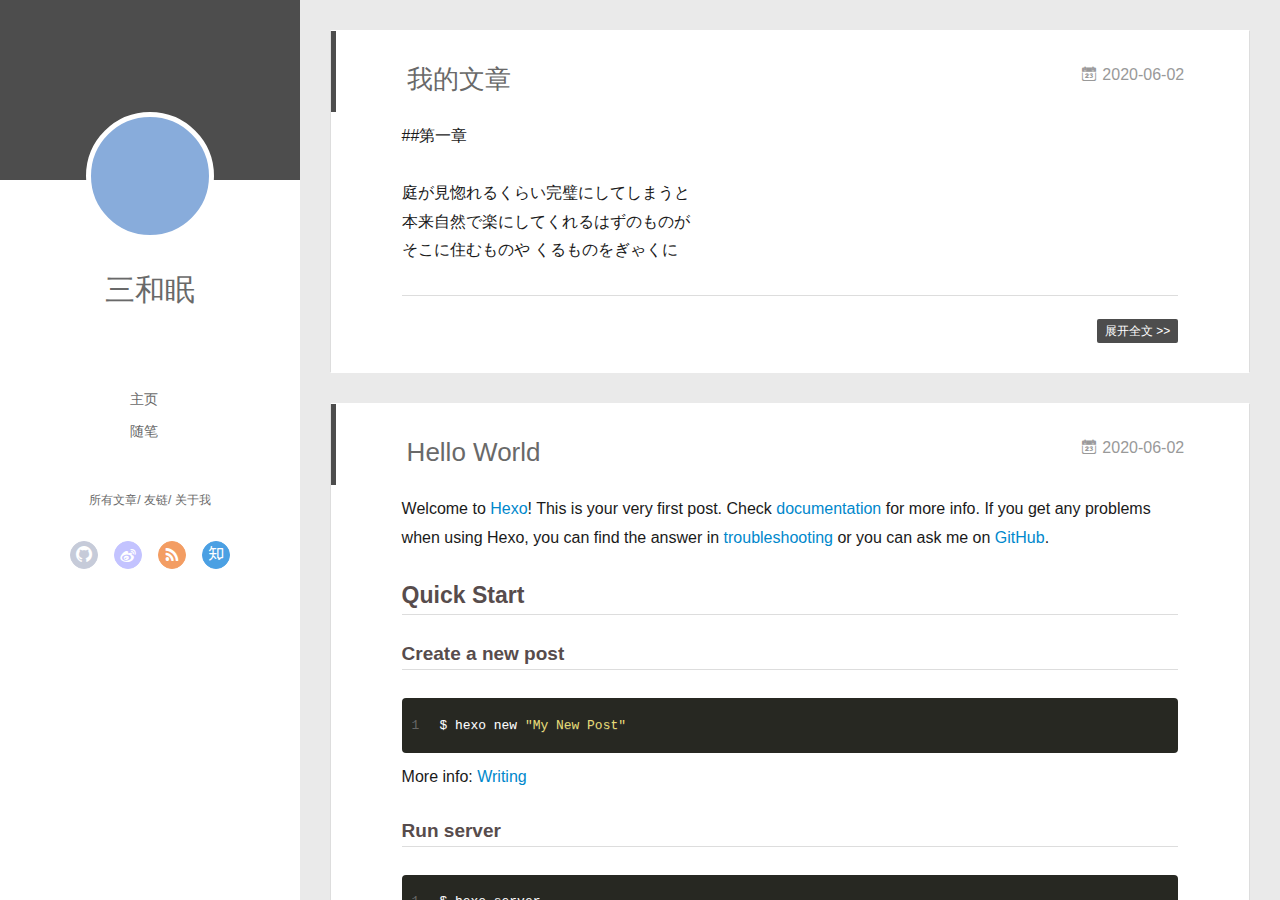
==== commit 5c0b5442: "Site updated: 2020-06-03 19:25:32" ====
--- a/index.html
+++ b/index.html
@@ -6,17 +6,17 @@
   <meta name="renderer" content="webkit">
   <meta http-equiv="X-UA-Compatible" content="IE=edge" >
   <link rel="dns-prefetch" href="http://yoursite.com">
-  <title>Hexo</title>
+  <title>三和眠の茶屋</title>
   <meta name="viewport" content="width=device-width, initial-scale=1, maximum-scale=1">
   <meta property="og:type" content="website">
-<meta property="og:title" content="Hexo">
+<meta property="og:title" content="三和眠の茶屋">
 <meta property="og:url" content="http://yoursite.com/index.html">
-<meta property="og:site_name" content="Hexo">
-<meta property="og:locale" content="en_US">
-<meta property="article:author" content="John Doe">
+<meta property="og:site_name" content="三和眠の茶屋">
+<meta property="og:locale" content="zn">
+<meta property="article:author" content="三和眠">
 <meta name="twitter:card" content="summary">
   
-    <link rel="alternative" href="/atom.xml" title="Hexo" type="application/atom+xml">
+    <link rel="alternative" href="/atom.xml" title="三和眠の茶屋" type="application/atom+xml">
   
   
     <link rel="icon" href="/favicon.png">
@@ -46,7 +46,7 @@
 			<img src="" class="js-avatar">
 		</a>
 		<hgroup>
-		  <h1 class="header-author"><a href="/">John Doe</a></h1>
+		  <h1 class="header-author"><a href="/">三和眠</a></h1>
 		</hgroup>
 		
 
@@ -104,7 +104,7 @@
 				<img src="" class="js-avatar">
 			</div>
 			<hgroup>
-			  <h1 class="header-author js-header-author">John Doe</h1>
+			  <h1 class="header-author js-header-author">三和眠</h1>
 			</hgroup>
 			
 			
@@ -305,7 +305,7 @@
   <div class="outer">
     <div id="footer-info">
     	<div class="footer-left">
-    		&copy; 2020 John Doe
+    		&copy; 2020 三和眠
     	</div>
       	<div class="footer-right">
       		<a href="http://hexo.io/" target="_blank">Hexo</a>  Theme <a href="https://github.com/litten/hexo-theme-yilia" target="_blank">Yilia</a> by Litten
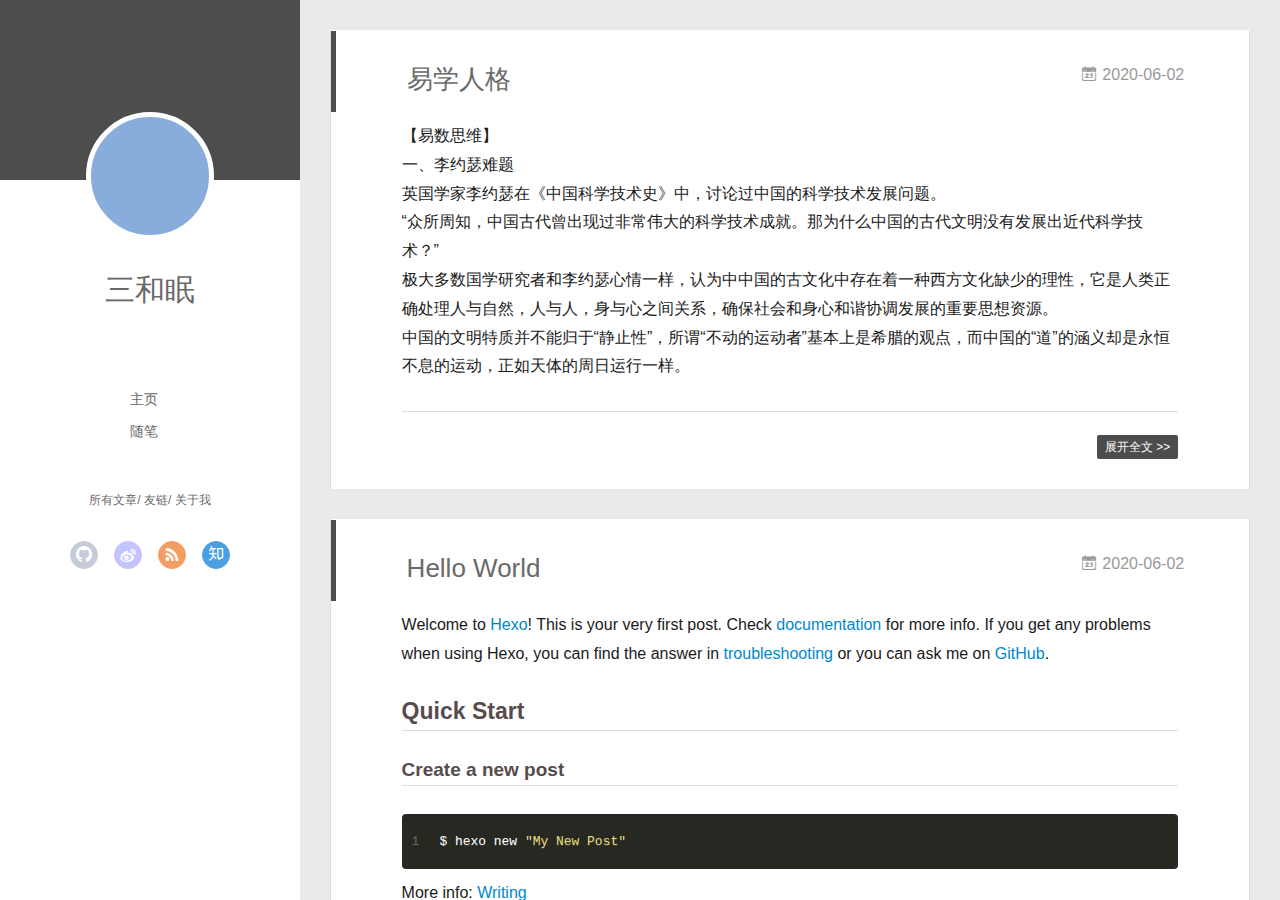
==== commit 132f71f4: "Site updated: 2020-06-03 20:12:42" ====
--- a/index.html
+++ b/index.html
@@ -163,7 +163,7 @@
         
   
     <h1 itemprop="name">
-      <a class="article-title" href="/2020/06/02/%E6%88%91%E7%9A%84%E6%96%87%E7%AB%A0/">我的文章</a>
+      <a class="article-title" href="/2020/06/02/%E6%88%91%E7%9A%84%E6%96%87%E7%AB%A0/">易学人格</a>
     </h1>
   
 
@@ -176,8 +176,7 @@
     
     <div class="article-entry" itemprop="articleBody">
       
-        <p>##第一章</p>
-<p>庭が見惚れるくらい完璧にしてしまうと<br>本来自然で楽にしてくれるはずのものが<br>そこに住むものや くるものをぎゃくに</p>
+        <p>【易数思维】<br>一、李约瑟难题<br>英国学家李约瑟在《中国科学技术史》中，讨论过中国的科学技术发展问题。<br>“众所周知，中国古代曾出现过非常伟大的科学技术成就。那为什么中国的古代文明没有发展出近代科学技术？”<br>极大多数国学研究者和李约瑟心情一样，认为中中国的古文化中存在着一种西方文化缺少的理性，它是人类正确处理人与自然，人与人，身与心之间关系，确保社会和身心和谐协调发展的重要思想资源。<br>中国的文明特质并不能归于“静止性”，所谓“不动的运动者”基本上是希腊的观点，而中国的“道”的涵义却是永恒不息的运动，正如天体的周日运行一样。</p>
 
       
 
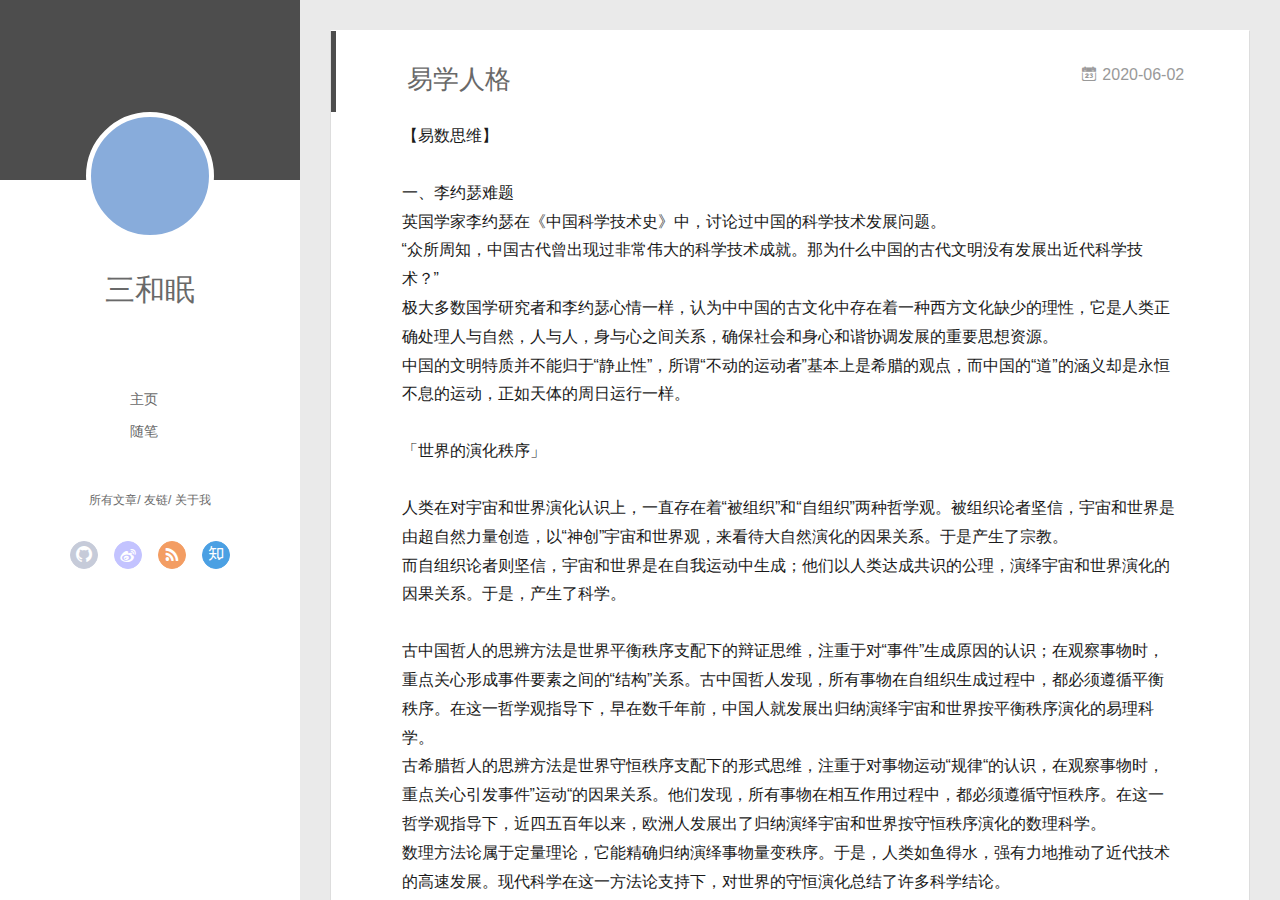
==== commit 27ac3594: "Site updated: 2020-06-03 22:12:16" ====
--- a/index.html
+++ b/index.html
@@ -176,7 +176,12 @@
     
     <div class="article-entry" itemprop="articleBody">
       
-        <p>【易数思维】<br>一、李约瑟难题<br>英国学家李约瑟在《中国科学技术史》中，讨论过中国的科学技术发展问题。<br>“众所周知，中国古代曾出现过非常伟大的科学技术成就。那为什么中国的古代文明没有发展出近代科学技术？”<br>极大多数国学研究者和李约瑟心情一样，认为中中国的古文化中存在着一种西方文化缺少的理性，它是人类正确处理人与自然，人与人，身与心之间关系，确保社会和身心和谐协调发展的重要思想资源。<br>中国的文明特质并不能归于“静止性”，所谓“不动的运动者”基本上是希腊的观点，而中国的“道”的涵义却是永恒不息的运动，正如天体的周日运行一样。</p>
+        <p>【易数思维】</p>
+<p>一、李约瑟难题<br>英国学家李约瑟在《中国科学技术史》中，讨论过中国的科学技术发展问题。<br>“众所周知，中国古代曾出现过非常伟大的科学技术成就。那为什么中国的古代文明没有发展出近代科学技术？”<br>极大多数国学研究者和李约瑟心情一样，认为中中国的古文化中存在着一种西方文化缺少的理性，它是人类正确处理人与自然，人与人，身与心之间关系，确保社会和身心和谐协调发展的重要思想资源。<br>中国的文明特质并不能归于“静止性”，所谓“不动的运动者”基本上是希腊的观点，而中国的“道”的涵义却是永恒不息的运动，正如天体的周日运行一样。</p>
+<p>「世界的演化秩序」</p>
+<p>人类在对宇宙和世界演化认识上，一直存在着“被组织”和“自组织”两种哲学观。被组织论者坚信，宇宙和世界是由超自然力量创造，以“神创”宇宙和世界观，来看待大自然演化的因果关系。于是产生了宗教。<br>而自组织论者则坚信，宇宙和世界是在自我运动中生成；他们以人类达成共识的公理，演绎宇宙和世界演化的因果关系。于是，产生了科学。</p>
+<p>古中国哲人的思辨方法是世界平衡秩序支配下的辩证思维，注重于对“事件”生成原因的认识；在观察事物时，重点关心形成事件要素之间的“结构”关系。古中国哲人发现，所有事物在自组织生成过程中，都必须遵循平衡秩序。在这一哲学观指导下，早在数千年前，中国人就发展出归纳演绎宇宙和世界按平衡秩序演化的易理科学。<br>古希腊哲人的思辨方法是世界守恒秩序支配下的形式思维，注重于对事物运动“规律“的认识，在观察事物时，重点关心引发事件”运动“的因果关系。他们发现，所有事物在相互作用过程中，都必须遵循守恒秩序。在这一哲学观指导下，近四五百年以来，欧洲人发展出了归纳演绎宇宙和世界按守恒秩序演化的数理科学。<br>数理方法论属于定量理论，它能精确归纳演绎事物量变秩序。于是，人类如鱼得水，强有力地推动了近代技术的高速发展。现代科学在这一方法论支持下，对世界的守恒演化总结了许多科学结论。</p>
+<p>易理方法论属于定性理论，能准确归纳演绎事物的质变秩序。特别是由此方法演绎得到的万物“天人合一“结构秩序，更是中国思想发展史中一条不可逾越的铁律。<br>现实世界中的事物之所以能够存在，那是因为有一种内禀的结构性平衡力互补制约着。否则，将因能量不平衡而会自我湮灭。<br>在心理科学中，人类的心理属性更是一种不守恒演化。心理学已经证明，任何一个人的心理属性，都会随着环境气氛的改变而改变；善与恶、悲与欢、喜与怒、哀与乐，所有这些人格属性都会在人生碰撞中瞬息万变、各俱形态。<br>人类的智慧包括“聪明“和”通达“两种能力，数理能使人增强通达能力，易理能使人增强聪明能力。</p>
 
       
 
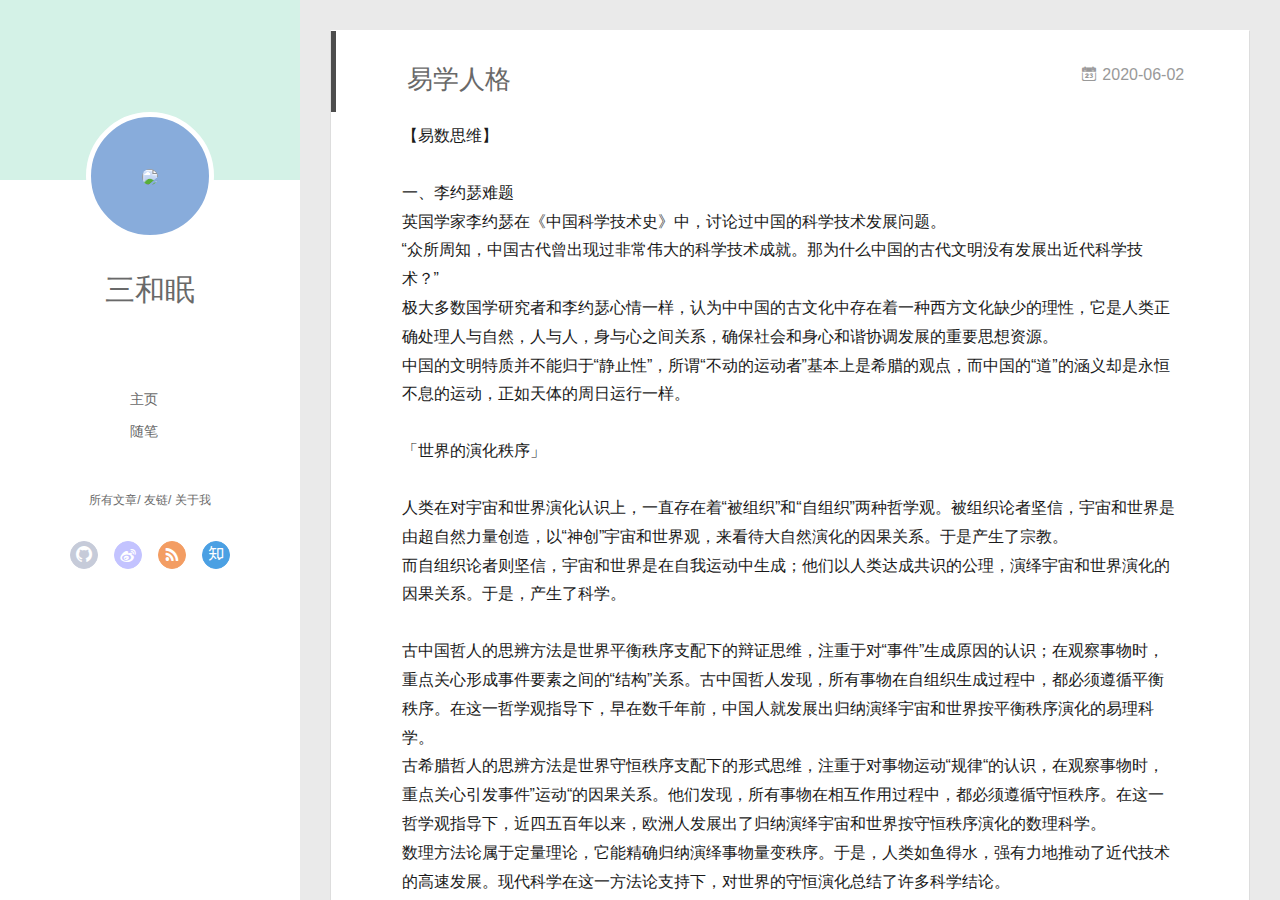
==== commit 7b3f1323: "Site updated: 2020-06-03 22:45:04" ====
--- a/index.html
+++ b/index.html
@@ -39,11 +39,11 @@
     <canvas id="anm-canvas" class="anm-canvas"></canvas>
     <div class="left-col" q-class="show:isShow">
       
-<div class="overlay" style="background: #4d4d4d"></div>
+<div class="overlay" style="background: 	#D4F2E7	"></div>
 <div class="intrude-less">
 	<header id="header" class="inner">
 		<a href="/" class="profilepic">
-			<img src="" class="js-avatar">
+			<img src="/assets/img/7ptJ5kI9GcypwdDN.jpg" class="js-avatar">
 		</a>
 		<hgroup>
 		  <h1 class="header-author"><a href="/">三和眠</a></h1>
@@ -94,14 +94,14 @@
     <div class="mid-col" q-class="show:isShow,hide:isShow|isFalse">
       
 <nav id="mobile-nav">
-  	<div class="overlay js-overlay" style="background: #4d4d4d"></div>
+  	<div class="overlay js-overlay" style="background: 	#D4F2E7	"></div>
 	<div class="btnctn js-mobile-btnctn">
   		<div class="slider-trigger list" q-on="click: openSlider(e)"><i class="icon icon-sort"></i></div>
 	</div>
 	<div class="intrude-less">
 		<header id="header" class="inner">
 			<div class="profilepic">
-				<img src="" class="js-avatar">
+				<img src="/assets/img/7ptJ5kI9GcypwdDN.jpg" class="js-avatar">
 			</div>
 			<hgroup>
 			  <h1 class="header-author js-header-author">三和眠</h1>
--- a/main.0cf68a.css
+++ b/main.0cf68a.css
@@ -1 +1 @@
-.clearfix:after,.clearfix:before{content:"";display:table}.clearfix:after{clear:both}.left-col.show{box-shadow:0 0 6px 0 rgba(0,0,0,.75)}.mid-col,.mid-col.show .article,.tools-col,.tools-col .tools-section .search-tag.tagcloud .article-tag-list,.tools-col .tools-section .search-ul .search-tag span:hover,.tools-col .tools-section .search-ul .search-time span:hover,.tools-col .tools-section .search-ul .search-title:hover,.tools-col .tools-section .search-wrap .icon{transition:all .2s ease-in;-ms-transition:all .2s ease-in}@-webkit-keyframes leftIn{0%,60%,75%,90%,to{-webkit-animation-timing-function:cubic-bezier(.215,.61,.355,1);animation-timing-function:cubic-bezier(.215,.61,.355,1)}0%{-webkit-transform:translateZ(0);transform:translateZ(0)}60%{-webkit-transform:translate3d(358px,0,0);transform:translate3d(358px,0,0)}75%{-webkit-transform:translate3d(323px,0,0);transform:translate3d(323px,0,0)}90%{-webkit-transform:translate3d(338px,0,0);transform:translate3d(338px,0,0)}to{-webkit-transform:translate3d(333px,0,0);transform:translate3d(333px,0,0)}}@keyframes leftIn{0%,60%,75%,90%,to{-webkit-animation-timing-function:cubic-bezier(.215,.61,.355,1);animation-timing-function:cubic-bezier(.215,.61,.355,1)}0%{-webkit-transform:translateZ(0);transform:translateZ(0)}60%{-webkit-transform:translate3d(358px,0,0);transform:translate3d(358px,0,0)}75%{-webkit-transform:translate3d(323px,0,0);transform:translate3d(323px,0,0)}90%{-webkit-transform:translate3d(338px,0,0);transform:translate3d(338px,0,0)}to{-webkit-transform:translate3d(333px,0,0);transform:translate3d(333px,0,0)}}.mid-col.show{-webkit-animation-duration:.8s;animation-duration:.8s;-webkit-animation-fill-mode:both;animation-fill-mode:both;-webkit-animation-name:leftIn;animation-name:leftIn}@-webkit-keyframes leftOut{0%,60%,75%,90%,to{-webkit-animation-timing-function:cubic-bezier(.215,.61,.355,1);animation-timing-function:cubic-bezier(.215,.61,.355,1)}0%{-webkit-transform:translate3d(333px,0,0);transform:translate3d(333px,0,0)}60%{-webkit-transform:translate3d(-25px,0,0);transform:translate3d(-25px,0,0)}75%{-webkit-transform:translate3d(10px,0,0);transform:translate3d(10px,0,0)}90%{-webkit-transform:translate3d(-5px,0,0);transform:translate3d(-5px,0,0)}to{-webkit-transform:translateZ(0);transform:translateZ(0)}}@keyframes leftOut{0%,60%,75%,90%,to{-webkit-animation-timing-function:cubic-bezier(.215,.61,.355,1);animation-timing-function:cubic-bezier(.215,.61,.355,1)}0%{-webkit-transform:translate3d(333px,0,0);transform:translate3d(333px,0,0)}60%{-webkit-transform:translate3d(-25px,0,0);transform:translate3d(-25px,0,0)}75%{-webkit-transform:translate3d(10px,0,0);transform:translate3d(10px,0,0)}90%{-webkit-transform:translate3d(-5px,0,0);transform:translate3d(-5px,0,0)}to{-webkit-transform:translateZ(0);transform:translateZ(0)}}.mid-col.hide{-webkit-animation-duration:.8s;animation-duration:.8s;-webkit-animation-name:leftOut;animation-name:leftOut}@-webkit-keyframes smallLeftIn{0%,60%,75%,90%,to{-webkit-animation-timing-function:cubic-bezier(.215,.61,.355,1);animation-timing-function:cubic-bezier(.215,.61,.355,1)}0%{-webkit-transform:translateZ(0);transform:translateZ(0)}60%{-webkit-transform:translate3d(325px,0,0);transform:translate3d(325px,0,0)}75%{-webkit-transform:translate3d(290px,0,0);transform:translate3d(290px,0,0)}90%{-webkit-transform:translate3d(305px,0,0);transform:translate3d(305px,0,0)}to{-webkit-transform:translate3d(300px,0,0);transform:translate3d(300px,0,0)}}@keyframes smallLeftIn{0%,60%,75%,90%,to{-webkit-animation-timing-function:cubic-bezier(.215,.61,.355,1);animation-timing-function:cubic-bezier(.215,.61,.355,1)}0%{-webkit-transform:translateZ(0);transform:translateZ(0)}60%{-webkit-transform:translate3d(325px,0,0);transform:translate3d(325px,0,0)}75%{-webkit-transform:translate3d(290px,0,0);transform:translate3d(290px,0,0)}90%{-webkit-transform:translate3d(305px,0,0);transform:translate3d(305px,0,0)}to{-webkit-transform:translate3d(300px,0,0);transform:translate3d(300px,0,0)}}.tools-col.show{-webkit-animation-duration:.8s;animation-duration:.8s;-webkit-animation-fill-mode:both;animation-fill-mode:both;-webkit-animation-name:smallLeftIn;animation-name:smallLeftIn}@-webkit-keyframes smallleftOut{0%,60%,75%,90%,to{-webkit-animation-timing-function:cubic-bezier(.215,.61,.355,1);animation-timing-function:cubic-bezier(.215,.61,.355,1)}0%{-webkit-transform:translate3d(333px,0,0);transform:translate3d(333px,0,0)}60%{-webkit-transform:translate3d(-25px,0,0);transform:translate3d(-25px,0,0)}75%{-webkit-transform:translate3d(10px,0,0);transform:translate3d(10px,0,0)}90%{-webkit-transform:translate3d(-5px,0,0);transform:translate3d(-5px,0,0)}to{-webkit-transform:translateZ(0);transform:translateZ(0)}}@keyframes smallleftOut{0%,60%,75%,90%,to{-webkit-animation-timing-function:cubic-bezier(.215,.61,.355,1);animation-timing-function:cubic-bezier(.215,.61,.355,1)}0%{-webkit-transform:translate3d(333px,0,0);transform:translate3d(333px,0,0)}60%{-webkit-transform:translate3d(-25px,0,0);transform:translate3d(-25px,0,0)}75%{-webkit-transform:translate3d(10px,0,0);transform:translate3d(10px,0,0)}90%{-webkit-transform:translate3d(-5px,0,0);transform:translate3d(-5px,0,0)}to{-webkit-transform:translateZ(0);transform:translateZ(0)}}.tools-col.hide{-webkit-animation-duration:.8s;animation-duration:.8s;-webkit-animation-fill-mode:both;animation-fill-mode:both;-webkit-animation-name:smallleftOut;animation-name:smallleftOut}html{-ms-text-size-adjust:100%;-webkit-text-size-adjust:100%;-webkit-tap-highlight-color:transparent;height:100%}body{margin:0;font-size:14px;font-family:Helvetica Neue,Helvetica,STHeiTi,Arial,sans-serif;line-height:1.5;color:#333;background-color:#fff;min-height:100%}article,aside,details,figcaption,figure,footer,header,hgroup,main,menu,nav,section,summary{display:block}audio,canvas,progress,video{display:inline-block}audio:not([controls]){display:none;height:0}progress{vertical-align:baseline}[hidden],template{display:none}a{background:transparent;text-decoration:none;color:#08c}a:active{outline:0}abbr[title]{border-bottom:1px dotted}b,strong{font-weight:700}dfn{font-style:italic}mark{background:#ff0;color:#000}small{font-size:80%}sub,sup{font-size:75%;line-height:0;position:relative;vertical-align:baseline}sup{top:-.5em}sub{bottom:-.25em}img{border:0;vertical-align:middle;max-width:100%}svg:not(:root){overflow:hidden}pre{overflow:auto;white-space:pre;white-space:pre-wrap;word-wrap:break-word}code,kbd,pre,samp{font-family:monospace,monospace;font-size:1em}button,input,optgroup,select,textarea{color:inherit;font:inherit;margin:0;vertical-align:middle}button,input,select{overflow:visible}button,select{text-transform:none}button,html input[type=button],input[type=reset],input[type=submit]{-webkit-appearance:button;cursor:pointer}[disabled]{cursor:default}button::-moz-focus-inner,input::-moz-focus-inner{border:0;padding:0}input{line-height:normal}input[type=checkbox],input[type=radio]{box-sizing:border-box;padding:0}input[type=number]::-webkit-inner-spin-button,input[type=number]::-webkit-outer-spin-button{height:auto}input[type=search]{-webkit-appearance:textfield;box-sizing:border-box}input[type=search]::-webkit-search-cancel-button,input[type=search]::-webkit-search-decoration{-webkit-appearance:none}fieldset{border:1px solid silver;margin:0 2px;padding:.35em .625em .75em}legend{border:0;padding:0}textarea{overflow:auto;resize:vertical;vertical-align:top}optgroup{font-weight:700}button,input,select,textarea{outline:0}input,textarea{-webkit-user-modify:read-write-plaintext-only}input::-ms-clear,input::-ms-reveal{display:none}input::-moz-placeholder,textarea::-moz-placeholder{color:#999}input:-ms-input-placeholder,textarea:-ms-input-placeholder{color:#999}input::-webkit-input-placeholder,textarea::-webkit-input-placeholder{color:#999}.placeholder{color:#999}table{border-collapse:collapse;border-spacing:0}td,th{padding:0}blockquote,figure,form,h1,h2,h3,h4,h5,h6,p{margin:0}dd,dl,li,ol,ul{margin:0;padding:0}ol,ul{list-style:none outside none}h1,h2,h3{line-height:2;font-weight:400}h1{font-size:18px}h2{font-size:16px}h3{font-size:14px}i{font-style:normal}*{box-sizing:border-box}@font-face{font-family:iconfont;src:url(./fonts/iconfont.b322fa.eot);src:url(./fonts/iconfont.b322fa.eot#iefix) format("embedded-opentype"),url(./fonts/iconfont.8c627f.woff) format("woff"),url(./fonts/iconfont.16acc2.ttf) format("truetype"),url(./fonts/iconfont.45d7ee.svg#iconfont) format("svg")}[class*=" icon-"],[class^=icon-]{font-family:iconfont!important;speak:none;font-size:16px;font-style:normal;font-weight:400;font-variant:normal;text-transform:none;line-height:1;-webkit-font-smoothing:antialiased;-moz-osx-font-smoothing:grayscale}.icon-twitter:before{content:"\E600"}.icon-facebook:before{content:"\E601"}.icon-clock:before{content:"\E602"}.icon-mail:before{content:"\E609"}.icon-link:before{content:"\E6AB"}.icon-search:before{content:"\E65B"}.icon-smile:before{content:"\E64A"}.icon-roundrightfill:before{content:"\E65A"}.icon-list:before{content:"\E682"}.icon-book:before{content:"\E6FE"}.icon-home:before{content:"\E6BB"}.icon-share:before{content:"\E618"}.icon-back:before{content:"\E625"}.icon-qq:before{content:"\E62D"}.icon-weibo:before{content:"\E619"}.icon-segmentfault:before{content:"\E603"}.icon-sort:before{content:"\E700"}.icon-jianshu:before{content:"\E613"}.icon-circle-left:before{content:"\E71F"}.icon-circle-right:before{content:"\E720"}.icon-loading:before{content:"\E614"}.icon-acfun:before{content:"\E604"}.icon-close:before{content:"\E60C"}.icon-tumblr:before{content:"\E6B0"}.icon-calendar:before{content:"\E667"}.icon-rss:before{content:"\E877"}.icon-price-tags:before{content:"\E6F9"}.icon-quo-left:before{content:"\E7F5"}.icon-quo-right:before{content:"\E7F6"}.icon-back1:before{content:"\E64E"}.icon-github:before{content:"\E735"}.icon-film:before{content:"\E7B7"}.icon-weixin:before{content:"\E61F"}.icon-qzone:before{content:"\E680"}.icon-category:before{content:"\E605"}.icon-douban:before{content:"\E64C"}.icon-roundleftfill:before{content:"\E799"}.icon-tuding:before{content:"\E651"}.icon-zhihu:before{content:"\E61B"}.icon-linkedin:before{content:"\E6D4"}.icon-google:before{content:"\E635"}.icon-plane:before{content:"\E62F"}.icon-bilibili:before{content:"\E622"}.icon-psn:before{content:"\E6C7"}body,button,input,select,textarea{color:#1a1a1a;font-family:lucida grande,lucida sans unicode,lucida,helvetica,Hiragino Sans GB,Microsoft YaHei,WenQuanYi Micro Hei,sans-serif;font-size:16px;font-size:1rem;line-height:1.75}body{overflow-y:hidden;background:#eaeaea}#container,body,html{height:100%;overflow-x:hidden;overflow-y:auto}#mobile-nav{display:none}#container{position:relative;min-height:100%}#container .anm-canvas{display:none}#container.show .anm-canvas{display:block;position:fixed}.body-wrap{margin-bottom:80px}.mid-col{position:absolute;right:0;min-height:100%;background:#eaeaea;left:300px;width:auto}.mid-col.show{background:none;opacity:.9}.mid-col.show .article{background:hsla(0,0%,100%,.3)}.left-col{background:#fff;width:300px;position:fixed;opacity:1;transition:all .2s ease-in;height:100%;z-index:999}.left-col .overlay{width:100%;height:180px;position:absolute}.left-col .intrude-less{width:76%;text-align:center;margin:112px auto 0}.left-col #header{width:100%;height:300px;position:relative;border-bottom:1px solid color-border}.left-col #header a{color:#696969}.left-col #header a:hover{color:#b0a0aa}.left-col #header .header-subtitle{text-align:center;color:#999;font-size:14px;line-height:25px;overflow:hidden;text-overflow:ellipsis;display:-webkit-box;-webkit-line-clamp:2;-webkit-box-orient:vertical}.left-col #header .header-menu{font-weight:300;line-height:31px;text-transform:uppercase;float:none;min-height:150px;margin-left:-12px;text-align:center;display:-webkit-box;-webkit-box-orient:horizontal;-webkit-box-pack:center;-webkit-box-align:center}.left-col #header .header-menu li{cursor:default}.left-col #header .header-menu li a{font-size:14px;min-width:300px}.left-col #header .header-smart-menu{font-size:12px;margin-bottom:20px}.left-col #header .header-smart-menu a:after{content:"/"}.left-col #header .header-smart-menu a:last-child:after{content:""}.left-col #header .profilepic{display:block;border:5px solid #fff;border-radius:300px;width:128px;height:128px;margin:0 auto;position:relative;overflow:hidden;background:#88acdb;-webkit-transition:all .2s ease-in;display:-webkit-box;-webkit-box-orient:horizontal;-webkit-box-pack:center;-webkit-box-align:center;text-align:center}.left-col #header .profilepic img{border-radius:300px;opacity:1;-webkit-transition:all .2s ease-in}.left-col #header .profilepic img.show{width:100%;height:100%;opacity:1}.left-col #header .header-author{text-align:center;margin:.67em 0;font-family:Roboto,serif;font-size:30px;transition:.3s}::-webkit-scrollbar{width:10px;height:10px}::-webkit-scrollbar-button{width:0;height:0}::-webkit-scrollbar-button:end:decrement,::-webkit-scrollbar-button:start:increment{display:none}::-webkit-scrollbar-corner{display:block}::-webkit-scrollbar-thumb{border-radius:8px;background-color:rgba(0,0,0,.2)}::-webkit-scrollbar-thumb:hover{border-radius:8px;background-color:rgba(0,0,0,.5)}::-webkit-scrollbar-thumb,::-webkit-scrollbar-track{border-right:1px solid transparent;border-left:1px solid transparent}::-webkit-scrollbar-track:hover{background-color:rgba(0,0,0,.15)}::-webkit-scrollbar-button:start{width:10px;height:10px;background:url(./img/scrollbar_arrow.png) no-repeat 0 0}::-webkit-scrollbar-button:start:hover{background:url(./img/scrollbar_arrow.png) no-repeat -15px 0}::-webkit-scrollbar-button:start:active{background:url(./img/scrollbar_arrow.png) no-repeat -30px 0}::-webkit-scrollbar-button:end{width:10px;height:10px;background:url(./img/scrollbar_arrow.png) no-repeat 0 -18px}::-webkit-scrollbar-button:end:hover{background:url(./img/scrollbar_arrow.png) no-repeat -15px -18px}::-webkit-scrollbar-button:end:active{background:url(./img/scrollbar_arrow.png) no-repeat -30px -18px}.article-entry .highlight,.article-entry pre{background:#272822;margin:10px 0;padding:10px;overflow:auto;color:#fff;font-size:.9em;line-height:22.400000000000002px}.article-entry .gist .gist-file .gist-data .line-numbers,.article-entry .highlight .gutter pre,.article-entry .highlight .gutter pre .line{color:#666}.article-entry code,.article-entry pre{font-family:Source Code Pro,Consolas,Monaco,Menlo,monospace}.article-entry code{background:#eee;padding:0 .3em;border:none}.article-entry pre code{background:none;text-shadow:none;padding:0;color:#fff}.article-entry .highlight{border-radius:4px}.article-entry .highlight pre{border:none;margin:0;padding:0}.article-entry .highlight table{margin:0;width:auto}.article-entry .highlight td{border:none;padding:0}.article-entry .highlight figcaption{color:highlight-comment;line-height:1em;margin-bottom:1em}.article-entry .highlight figcaption:after,.article-entry .highlight figcaption:before{content:"";display:table}.article-entry .highlight figcaption:after{clear:both}.article-entry .highlight figcaption a{float:right}.article-entry .highlight .gutter pre{text-align:right;padding-right:20px}.article-entry .highlight .gutter pre .line{text-shadow:none}.article-entry .highlight .line{color:#fff;min-height:19px}.article-entry .gist{margin:0 -20px;border-style:solid;border-color:#ddd;border-width:1px 0;background:#272822;padding:15px 20px 15px 0}.article-entry .gist .gist-file{border:none;font-family:Source Code Pro,Consolas,Monaco,Menlo,monospace;margin:0}.article-entry .gist .gist-file .gist-data{background:none;border:none}.article-entry .gist .gist-file .gist-data .line-numbers{background:none;border:none;padding:0 20px 0 0}.article-entry .gist .gist-file .gist-data .line-data{padding:0!important}.article-entry .gist .gist-file .highlight{margin:0;padding:0;border:none}.article-entry .gist .gist-file .gist-meta{background:#272822;color:highlight-comment;font:.85em Helvetica Neue,Helvetica,Arial,sans-serif;text-shadow:0 0;padding:0;margin-top:1em;margin-left:20px}.article-entry .gist .gist-file .gist-meta a{color:#258fb8;font-weight:400}.article-entry .gist .gist-file .gist-meta a:hover{text-decoration:underline}pre .comment{color:#75715e}pre .class .params,pre .function .keyword,pre .keyword{color:#66d9ef}pre .css .value,pre .doctype,pre .function,pre .params,pre .tag{color:#fff}pre .at_rule,pre .at_rule .keyword,pre .css~* .tag,pre .preprocessor,pre .preprocessor .keyword,pre .title{color:#f92672}pre .attribute,pre .built_in,pre .class,pre .css~* .class,pre .function .title{color:#a6e22e}pre .string,pre .value{color:#e6db74}pre .number{color:#7163d7}pre .css~* .id,pre .id{color:#fd971f}#header .tagcloud a{color:#fff}.tagcloud a{display:inline-block;text-decoration:none;font-weight:400;font-size:10px;color:#fff;height:18px;line-height:18px;float:left;padding:0 5px 0 10px;position:relative;border-radius:0 5px 5px 0;margin:5px 9px 5px 8px;font-family:Menlo,Monaco,Andale Mono,lucida console,Courier New,monospace}.tagcloud a:hover{opacity:.8}.tagcloud a:before{content:" ";width:0;height:0;position:absolute;top:0;left:-18px;border:9px solid transparent}.tagcloud a:after{content:" ";width:4px;height:4px;background-color:#fff;border-radius:4px;box-shadow:0 0 0 1px rgba(0,0,0,.3);position:absolute;top:7px;left:2px}.tagcloud a.color1{background:#ff945c}.tagcloud a.color1:before{border-right-color:#ff945c}.tagcloud a.color2{background:#cc8167}.tagcloud a.color2:before{border-right-color:#cc8167}.tagcloud a.color3{background:#ba8f6c}.tagcloud a.color3:before{border-right-color:#ba8f6c}.tagcloud a.color4{background:#94635c}.tagcloud a.color4:before{border-right-color:#94635c}.tagcloud a.color5{background:#7b5d5f}.tagcloud a.color5:before{border-right-color:#7b5d5f}.article-tag-list .article-tag-list-item{float:left}.article-pop-out .icon-tuding{color:#999;float:left;margin-right:10px;margin-top:6px}.article-category,.article-category .article-tag-list,.article-tag,.article-tag .article-tag-list{float:left}.article-category .icon,.article-tag .icon{color:#999;float:left;margin-right:10px;margin-top:6px}.article-pop-out{float:left}.archive-article-date{color:#999;margin-right:7.6923%;float:right}.archive-article-date .icon{margin:5px 5px 5px 0}.glass{background-color:rgba(54,70,93,.9);z-index:998;transition:opacity .15s;width:100%;height:100%;display:none}.glass,.tagcloud-ctn{left:0;opacity:1;bottom:0;position:fixed;right:0;top:0}.tagcloud-ctn{z-index:90120;background-size:100% 100%}.tagcloud-ctn .tagcloud-global{position:fixed;top:50%;left:50%;margin-top:-115px;margin-left:-315px;width:630px}.tagcloud-ctn .tagcloud-global a{width:80px;height:80px;border-radius:50%;background:#f2992e;color:#fff;display:block;float:left;line-height:80px;text-align:center}.tagcloud-ctn .tagcloud-global .tab-post-types .tab-post-type:first-child .post-type-icon{background:#f2992e}.tagcloud-ctn .tagcloud-global .tab-post-types .tab-post-type:nth-child(2) .post-type-icon{background:#56bc8a}.tagcloud-ctn .tagcloud-global .tab-post-types .tab-post-type:nth-child(3) .post-type-icon{background:#4aa8d8}.tagcloud-ctn .tagcloud-global .tab-post-types .tab-post-type:nth-child(4) .post-type-icon{background:#a77dc2}.tagcloud-ctn .tagcloud-global .tab-post-types .tab-post-type:nth-child(5) .post-type-icon{background:#dd765d}#header .header-nav{width:100%;position:absolute;transition:-webkit-transform .3s ease-in;transition:transform .3s ease-in;transition:transform .3s ease-in,-webkit-transform .3s ease-in}#header .header-nav .social{margin-top:10px;text-align:center;display:-webkit-box;display:-ms-flexbox;display:flex;-ms-flex-wrap:wrap;flex-wrap:wrap;-webkit-box-pack:center;-ms-flex-pack:center;justify-content:center}#header .header-nav .social a{border-radius:50%;display:-moz-inline-stack;display:inline-block;vertical-align:middle;*vertical-align:auto;zoom:1;*display:inline;margin:0 8px 15px;transition:.3s;text-align:center;color:#fff;opacity:.7;width:28px;height:28px;line-height:26px}#header .header-nav .social a:hover{opacity:1}#header .header-nav .social a.weibo{background:#aaf;border:1px solid #aaf}#header .header-nav .social a.weibo:hover{border:1px solid #aaf}#header .header-nav .social a.segmentfault{background:#009a61;border:1px solid #009a61}#header .header-nav .social a.segmentfault:hover{border:1px solid #009a61}#header .header-nav .social a.rss{background:#ef7522;border:1px solid #ef7522}#header .header-nav .social a.rss:hover{border:1px solid #cf5d0f}#header .header-nav .social a.github{background:#afb6ca;border:1px solid #afb6ca}#header .header-nav .social a.github:hover{border:1px solid #909ab6}#header .header-nav .social a.facebook{background:#3b5998;border:1px solid #3b5998}#header .header-nav .social a.facebook:hover{border:1px solid #2d4373}#header .header-nav .social a.google{background:#c83d20;border:1px solid #c83d20}#header .header-nav .social a.google:hover{border:1px solid #9c3019}#header .header-nav .social a.twitter{background:#55cff8;border:1px solid #55cff8}#header .header-nav .social a.twitter:hover{border:1px solid #24c1f6}#header .header-nav .social a.linkedin{background:#005a87;border:1px solid #005a87}#header .header-nav .social a.linkedin:hover{border:1px solid #006b98}#header .header-nav .social a.acfun{background:#fd4c5d;border:1px solid #fd4c5d}#header .header-nav .social a.acfun:hover{border:1px solid #fd4c5d}#header .header-nav .social a.bilibili{background:#e15280;border:1px solid #e15280}#header .header-nav .social a.bilibili:hover{border:1px solid #e15280}#header .header-nav .social a.zhihu{background:#0078d8;border:1px solid #0078d8}#header .header-nav .social a.zhihu:hover{border:1px solid #0078d8}#header .header-nav .social a.douban{background:#06c611;border:1px solid #06c611}#header .header-nav .social a.douban:hover{border:1px solid #06c611}#header .header-nav .social a.mail{background:#005a87;border:1px solid #005a87}#header .header-nav .social a.mail:hover{border:1px solid #006b98}#header .header-nav .social a.jianshu{background:#ff5722;border:1px solid #ff5722}#header .header-nav .social a.jianshu:hover{border:1px solid #ff5722}#header .header-nav .social a.weixin{background:#4caf50;border:1px solid #4caf50}#header .header-nav .social a.weixin:hover{border:1px solid #4caf50}#header .header-nav .social a.qq{background:#34baad;border:1px solid #34baad}#header .header-nav .social a.qq:hover{border:1px solid #34baad}#header .header-nav .social a.psn{background:#086ef6;border:1px solid #086ef6}#header .header-nav .social a.psn:hover{border:1px solid #086ef6}#page-nav{text-align:center;margin-top:30px}#page-nav .page-number{width:20px;height:25px;background:#4d4d4d;display:inline-block;color:#fff;line-height:25px;font-size:12px;margin:0 5px 30px;border-radius:2px}#page-nav .page-number:hover{background:#5e5e5e}#page-nav .current{background:#88acdb;cursor:default}#page-nav .current:hover{background:#88acdb}#page-nav .extend{color:#4d4d4d;margin:0 27px;opacity:1}#page-nav .extend:hover{color:#5e5e5e}#page-nav:hover .extend{opacity:1}.archives-wrap{position:relative;margin:0 30px;padding-right:60px;border-bottom:1px solid #eee;background:#fff}.archives-wrap:first-child{margin-top:30px}.archives-wrap:last-child{margin-bottom:80px}.archives-wrap .archive-year-wrap{line-height:35px;width:200px;position:absolute;padding-top:15px;font-size:1.8em;z-index:1}.archives-wrap .archive-year-wrap a{color:#666;font-weight:700;padding-left:48px}.archives{position:relative}.archives .article-info{border:none}.archives .archive-article{margin-left:200px;padding:20px 0;border-bottom:1px solid #eee;border-top:1px solid #fff;position:relative}.archives .archive-article:first-child{border-top:none}.archives .archive-article:last-child{border-bottom:none}.archives .archive-article-title{font-size:16px;color:#333;transition:color .3s}.archives .archive-article-title:hover{color:#657b83}.archives .archive-article-title span{display:block;color:#a8a8a8;font-size:12px;line-height:14px;height:7px;padding-left:2px}.archives .archive-article-title span:before{display:inline-block;content:"\201C";font-family:serif;font-size:30px;float:left;margin:4px 4px 0 -12px;color:#c8c8c8}.archive-article-inner .icon-clock{margin-right:5px}.archive-article-inner .archive-article-header{position:relative;min-height:36px}.archive-article-inner .article-meta{position:relative;float:right;margin-top:-10px;color:#555;background:none;text-align:right;width:auto}.archive-article-inner .article-meta .article-date time{color:#aaa}.archive-article-inner .article-meta .archive-article-date,.archive-article-inner .article-meta .article-tag-list{margin-right:30px;display:-moz-inline-stack;display:inline-block;vertical-align:middle;zoom:1;color:#666;font-size:14px}.archive-article-inner .article-meta .archive-article-date{cursor:default;font-size:12px;margin-bottom:5px;margin-top:-10px;margin-right:0}.archive-article-inner .article-meta .article-category:before{float:left;margin-top:1px;left:15px}.archive-article-inner .article-meta .article-category .article-category-link{width:auto;max-width:83px;padding-left:10px}.archive-article-inner .article-meta .article-tag-list{margin-top:0}.archive-article-inner .article-meta .article-tag-list:before{left:15px}.archive-article-inner .article-meta .article-tag-list .article-tag-list-item{display:inline-block;width:auto;max-width:83px;padding-left:8px;font-size:12px}.tools-col{width:300px;height:100%;position:fixed;left:0;top:0;z-index:0;padding:0;opacity:0;-webkit-overflow-scrolling:touch;overflow-scrolling:touch}.tools-col.show{opacity:1}.tools-col.hide{z-index:0}.tools-col .tools-nav{display:none}.tools-col .tools-section,.tools-col .tools-wrap{height:100%;color:#e5e5e5;width:360px;overflow:hidden;overflow-y:auto}.tools-col .tools-section ::-webkit-scrollbar,.tools-col .tools-wrap ::-webkit-scrollbar{display:none}.tools-col .tools-section .search-wrap{width:310px;margin:20px 20px 10px;position:relative}.tools-col .tools-section .search-wrap .search-ipt{width:310px;color:#fff;background:none;border:none;border-bottom:2px solid #fff;font-family:Roboto,serif}.tools-col .tools-section .search-wrap .icon{position:absolute;right:0;top:7px;color:#fff;cursor:pointer}.tools-col .tools-section .search-wrap .icon:hover{-webkit-transform:scale(1.2);transform:scale(1.2)}.tools-col .tools-section .search-wrap ::-webkit-input-placeholder{color:#ededed}.tools-col .tools-section .search-tag.tagcloud{text-align:center;position:relative}.tools-col .tools-section .search-tag.tagcloud .search-tag-wording{font-size:12px;float:right;margin:4px 75px 0 0}.tools-col .tools-section .search-tag.tagcloud .search-switch{width:40px;height:25px;display:block}.tools-col .tools-section .search-tag.tagcloud .search-switch input{width:40px;height:14px;position:absolute;top:0;right:30px;z-index:2;border:0;background:0 0;-webkit-appearance:none;outline:0}.tools-col .tools-section .search-tag.tagcloud .search-switch input:before{content:"";width:40px;height:14px;border:1px solid #bdcabc;background-color:#fdfdfd;border-radius:20px;cursor:pointer;display:inline-block;position:relative;vertical-align:middle;box-sizing:content-box;box-shadow:inset 0 0 0 0 #dfdfdf;transition:border .4s,box-shadow .4s;background-clip:content-box}.tools-col .tools-section .search-tag.tagcloud .search-switch input:checked:before{border-color:#64bd63;box-shadow:inset 0 0 0 .16rem #64bd63;background-color:#64bd63;transition:border .4s,box-shadow .4s,background-color 1.2s}.tools-col .tools-section .search-tag.tagcloud .search-switch input:checked:after{left:27px;background:#fff}.tools-col .tools-section .search-tag.tagcloud .search-switch input:after{content:"";width:14px;height:14px;position:absolute;top:16px;left:2px;-webkit-transform:translateY(-50%);border-radius:100%;background-color:#91c0f1;box-shadow:0 1px 1px rgba(0,0,0,.4);transition:left .2s;cursor:pointer}.tools-col .tools-section .search-tag.tagcloud .article-tag-list{display:none;margin:15px 10px 0;padding:10px;background:hsla(0,0%,100%,.2)}.tools-col .tools-section .search-tag.tagcloud .article-tag-list.show{display:block}.tools-col .tools-section .search-tag.tagcloud .a{float:none}.tools-col .tools-section .search-ul{margin-top:10px;color:rgba(77,77,77,.75);-webkit-overflow-scrolling:touch;overflow-scrolling:touch;overflow-y:auto}.tools-col .tools-section .search-ul .search-li{padding:10px 20px;border-bottom:1px dotted #dcdcdc}.tools-col .tools-section .search-ul .search-li:hover{background:hsla(0,0%,100%,.2)}.tools-col .tools-section .search-ul .search-title{overflow:hidden;white-space:nowrap;text-overflow:ellipsis;display:block;color:#fffff8;text-shadow:1px 1px rgba(77,77,77,.25)}.tools-col .tools-section .search-ul .search-title .icon{margin-right:10px;color:#fffdd8}.tools-col .tools-section .search-ul .search-title:hover{color:#fff}.tools-col .tools-section .search-ul .search-tag,.tools-col .tools-section .search-ul .search-time{font-size:12px;color:#fffdd8;margin-right:10px}.tools-col .tools-section .search-ul .search-tag .icon,.tools-col .tools-section .search-ul .search-time .icon{margin-right:0}.tools-col .tools-section .search-ul .search-tag span,.tools-col .tools-section .search-ul .search-time span{cursor:pointer}.tools-col .tools-section .search-ul .search-tag span:hover,.tools-col .tools-section .search-ul .search-time span:hover{color:#fff}.tools-col .tools-section .search-ul .search-time{float:left}.tools-col .tools-section .search-ul .search-tag span{margin-right:5px}.tools-col .tools-section-friends{padding-top:30px}.tools-col .aboutme-wrap{display:-webkit-box;display:-ms-flexbox;display:flex;-webkit-box-align:center;-ms-flex-align:center;align-items:center;-webkit-box-pack:center;-ms-flex-pack:center;justify-content:center;width:100%;height:100%;color:#fffdd8;text-shadow:1px 1px rgba(77,77,77,.45)}.body-wrap>article{position:relative}@-webkit-keyframes cd-bounce-1{0%{opacity:0;-webkit-transform:scale(1)}60%{opacity:1;-webkit-transform:scale(1.01)}to{-webkit-transform:scale(1)}}@keyframes cd-bounce-1{0%{opacity:0;-webkit-transform:scale(1);transform:scale(1)}60%{opacity:1;-webkit-transform:scale(1.01);transform:scale(1.01)}to{-webkit-transform:scale(1);transform:scale(1)}}.article{margin:30px;position:relative;border:1px solid #ddd;border-top:1px solid #fff;border-bottom:1px solid #fff;background:#fff;transition:all .2s ease-in}.article img{max-width:100%}.article-inner h1.article-title,.article-title{color:#696969;margin-left:0;font-weight:300;line-height:35px;margin-bottom:20px;font-size:26px;transition:color .3s}.article-header{border-left:5px solid #4d4d4d;padding:30px 0 15px 25px;padding-left:7.6923%}.article-meta{width:150px;font-size:14;text-align:right;position:absolute;right:0;top:23px;text-align:center;z-index:1}.article-meta time{color:#aaa}.article-meta time .icon-clock{margin-right:8px;font-size:16px}.article-more-link{margin-top:0;text-align:left;float:right}.article-more-link a{background:#4d4d4d;color:#fff;font-size:12px;padding:5px 8px;line-height:16px;border-radius:2px;transition:background .3s}.article-more-link a:hover{background:#3c3c3c}.article-more-link a.hidden{visibility:hidden}.article-info.info-on-right{margin:10px 0 0;float:right}.article-info-index.article-info{padding-top:20px;margin:30px 7.6923% 0;min-height:72px;border-top:1px solid #ddd}.article-info-post.article-info{padding:0;border:none;margin:-30px 0 20px 7.6923%}.article-inner p{margin:0 0 1.75em}.article-inner{border-color:#d1d1d1}.article-inner h1{font-size:28px;font-size:1.75rem;line-height:1.25;margin-top:2em;margin-bottom:1em}.article-inner h2{font-size:23px;font-size:1.4375rem;line-height:1.2173913043;margin-top:2.4347826087em;margin-bottom:1.2173913043em}.article-inner h3{font-size:19px;font-size:1.1875rem;line-height:1.1052631579;margin-top:2.9473684211em;margin-bottom:1.4736842105em}.article-inner h4,.article-inner h5,.article-inner h6{font-size:16px;font-size:1rem;line-height:1.3125;margin-top:3.5em;margin-bottom:1.75em}.article-inner h4{letter-spacing:.140625em;text-transform:uppercase}.article-inner h6{font-style:italic}.article-inner h1,.article-inner h2,.article-inner h3,.article-inner h4,.article-inner h5,.article-inner h6{font-weight:900}.article-inner h1:first-child,.article-inner h2:first-child,.article-inner h3:first-child,.article-inner h4:first-child,.article-inner h5:first-child,.article-inner h6:first-child{margin-top:0}.article-inner h1:first-child{margin-bottom:10px;display:inline}.article-entry{line-height:1.8em;padding-right:7.6923%;padding-left:7.6923%}.article-entry p{margin-top:10px}.article-entry li code,.article-entry p code{padding:1px 3px;margin:0 3px;background:#ddd;border:1px solid #ccc;font-family:Menlo,Monaco,Andale Mono,lucida console,Courier New,monospace;word-wrap:break-word;font-size:14px}.article-entry blockquote{background:#ddd;border-left:5px solid #ccc;padding:15px 20px;margin-top:10px;border-left:5px solid #657b83;background:#f6f6f6}.article-entry blockquote p{margin-top:0;margin-bottom:0}.article-entry em{font-style:italic}.article-entry ul li:before{content:"";width:6px;height:6px;border:1px solid #999;border-radius:10px;background:#aaa;display:inline-block;margin-right:10px;float:left;margin-top:10px}.article-entry ol{counter-reset:item}.article-entry ol li:before{counter-increment:item;content:counter(item) ".";margin-right:10px}.article-entry ol,.article-entry ul{font-size:14px;margin:10px 0}.article-entry li ol,.article-entry li ul{margin-left:30px}.article-entry li ol li:before,.article-entry li ul li:before{content:"";background:#dedede}.article-entry h1{margin-top:30px}.article-entry h2,.article-entry h3,.article-entry h4,.article-entry h5,.article-entry h6{margin-top:20px;font-weight:700;color:#574c4c;padding-bottom:5px;border-bottom:1px solid #ddd}.article-entry video{max-width:100%}.article-entry strong{font-weight:700}.article-entry .caption{display:block;font-size:.8em;color:#aaa}.article-entry hr{height:0;margin-top:20px;margin-bottom:20px;border-left:0;border-right:0;border-top:1px solid #ddd;border-bottom:1px solid #fff}.article-entry pre{line-height:1.5;margin-top:10px;padding:5px 15px;overflow-x:auto;color:#657b83;border:1px solid #ccc;text-shadow:0 1px #444;font-family:Menlo,Monaco,Andale Mono,lucida console,Courier New,monospace}.article-entry pre code{font-size:14px}.article-entry table{width:100%;border:1px solid #dedede;margin:15px 0;border-collapse:collapse}.article-entry table td,.article-entry table tr{height:35px}.article-entry table thead tr{background:#f8f8f8}.article-entry table tbody tr:hover{background:#efefef}.article-entry table td,.article-entry table th{border:1px solid #dedede;padding:0 10px}.article-entry figure table{border:none;width:auto;margin:0}.article-entry figure table tbody tr:hover{background:none}#article-nav{margin:0 0 20px;padding:0 32px 10px;min-height:30px}#article-nav .article-nav-link-wrap{font-size:14px}#article-nav .article-nav-link-wrap .article-nav-title{display:inline-block;font-size:16px;transition:color .3s}#article-nav .article-nav-link-wrap:hover .article-nav-title,#article-nav .article-nav-link-wrap:hover i{color:#4d4d4d}#article-nav #article-nav-older{float:right}#disqus_thread,#gitment-ctn,#SOHUCS,.cloud-tie-wrapper,.duoshuo{padding:0 30px!important;min-height:20px}#SOHUCS #SOHU_MAIN .module-cmt-list .block-cont-gw{border-bottom:1px dashed #c8c8c8!important}.share-wrap{min-height:20px}.share-btn{float:right;position:relative}.share-icons{display:-webkit-box;display:-ms-flexbox;display:flex;-webkit-box-pack:center;-ms-flex-pack:center;justify-content:center;-webkit-box-align:center;-ms-flex-align:center;align-items:center;-ms-flex-wrap:wrap;flex-wrap:wrap}.share-icons a{border:1px solid #fff;border-radius:50%;display:-moz-inline-stack;display:inline-block;vertical-align:middle;zoom:1;margin:10px;transition:.3s;text-align:center;color:#fff;opacity:.7;width:28px;height:28px;line-height:26px;text-shadow:1px 1px 1px #509eb7}.share-icons a:active{color:#fff}.share-icons a:hover{-webkit-transform:scale(1.2);transform:scale(1.2)}.share-icons a.share-outer{border:none;color:#fff;background:#4d4d4d;text-shadow:none}.page-modal{position:fixed;top:24%;left:50%;z-index:1001;padding:20px;text-align:center;color:#727272;background:#fff;border-radius:4px;box-shadow:0 2px 5px 0 rgba(0,0,0,.16),0 2px 10px 0 rgba(0,0,0,.12);opacity:0;-webkit-transform:translate(-50%,-200%);transform:translate(-50%,-200%)}.page-modal p{margin-bottom:10px}.page-modal.ready{visibility:hidden;display:block;-webkit-transform:translate(-50%,-100%);transform:translate(-50%,-100%);transition:.3s}.page-modal.in{visibility:visible;opacity:1;-webkit-transform:translate(-50%);transform:translate(-50%)}.page-modal .close{position:absolute;right:15px;top:15px;color:rgba(0,0,0,.2);font-size:16px;line-height:20px}.page-modal .close:active,.page-modal .close:hover{color:rgba(0,0,0,.4)}.mask{visibility:hidden;position:fixed;top:0;left:0;bottom:0;z-index:1000;width:100%;height:100%;background:#000;opacity:0;filter:alpha(opacity=0);pointer-events:none;transition:.3s ease-in-out}.mask.in{visibility:visible;pointer-events:auto;opacity:.3}.page-reward{margin:60px 0;text-align:center}.page-reward .page-reward-btn{position:relative;display:inline-block;width:56px;height:56px;line-height:56px;font-size:20px;color:#fff;background:#f44336;border-radius:50%;box-shadow:0 2px 5px 0 rgba(0,0,0,.16),0 2px 10px 0 rgba(0,0,0,.12);transition:.4s ease-in-out}.page-reward .page-reward-btn:active,.page-reward .page-reward-btn:hover{box-shadow:0 6px 12px rgba(0,0,0,.2),0 4px 15px rgba(0,0,0,.2)}.page-reward .page-reward-btn .tooltip-item{display:block;width:56px;height:56px}.page-reward .reward-box{display:-webkit-box;display:-ms-flexbox;display:flex;-ms-flex-pack:distribute;justify-content:space-around}.page-reward .reward-p{color:#fff;font-weight:700;text-shadow:1px 1px 1px #45b9e0}.page-reward .reward-p .icon{margin:0 10px;color:#ddd}.page-reward .reward-type{font-size:16px;display:block;color:#4d4d4d;margin:20px 0 0}.page-reward .reward-img{width:130px;height:130px;border:6px solid #fff;border-radius:3px}.wrap-side-operation{position:fixed;right:40px;bottom:50px;z-index:999;font-size:14px}.wrap-side-operation .icon-plane{color:#fff;text-shadow:1px 1px 1px #509eb7;opacity:.7;font-size:52px;line-height:40px;width:40px;text-align:center;display:block}.mod-side-operation{width:40px;text-align:center}.jump-container:hover .icon-back{background:rgba(36,193,246,.9)}.jump-container,.toc-container{position:relative;cursor:pointer;width:40px;height:40px;opacity:.8}.jump-plan-container{position:absolute;top:-11px;left:-4px;width:50px;height:61px;overflow:hidden}.jump-plan-container .jump-plane{display:block;position:absolute;width:42px;height:66px;-webkit-transform:translateY(68px);transform:translateY(68px);left:-2px}.mod-side-operation__jump-to-top .icon-back{transition:.3s;color:#fff;background:#ccc;-webkit-transform:rotate(90deg);transform:rotate(90deg);font-size:32px;line-height:40px;width:40px;text-align:center;display:block}.mod-side-operation__jump-to-top .icon-back:hover{background:#24c1f6;color:#24c1f6}.toc-container.tooltip-left{background:#ccc;margin-top:10px;transition:.3s}.toc-container.tooltip-left:hover{background:rgba(36,193,246,.9)}.toc-container.tooltip-left .icon-font{font-size:22px;line-height:40px;color:#fff}.toc-container.tooltip-left .tooltip{width:40px;height:40px;top:0;left:0}.toc-container.tooltip-left .tooltip-east .tooltip-content{min-height:100px;text-align:left;padding:5px 0 5px 20px;right:4.7em;min-width:200px;width:auto;font-size:14px;text-shadow:1px 1px 1px #398199;bottom:-10px;-webkit-transform-origin:100% 100%;transform-origin:100% 100%;-webkit-transform:translate3d(0,-10px,0) rotate3d(1,1,1,-30deg);transform:translate3d(0,-10px,0) rotate3d(1,1,1,-30deg)}.toc-container.tooltip-left .tooltip-east .tooltip-content a{color:#fff}.toc-container.tooltip-left .tooltip-east .tooltip-content:after{top:auto;bottom:23px}.toc-container.tooltip-left .tooltip-east .tooltip-content .toc-article{max-height:500px;overflow-x:hidden;overflow-y:auto}.toc-container.tooltip-left .tooltip-east .tooltip-content .toc-article li ol,.toc-container.tooltip-left .tooltip-east .tooltip-content .toc-article li ul{margin-left:30px}.toc-container.tooltip-left .tooltip-east .tooltip-content .toc-article li{white-space:nowrap}.toc-container.tooltip-left .tooltip:hover .tooltip-content{bottom:-10px;-webkit-transform:translate(0);transform:translate(0)}.tooltip-left .tooltip{position:absolute;z-index:999;cursor:pointer;width:28px;height:28px;top:-10px;right:10px}.tooltip-left .tooltip:hover a.share-outer{background:#24c1f6}@-webkit-keyframes pulse{0%{-webkit-transform:scale3d(.5,.5,1)}to{-webkit-transform:scaleX(1)}}@keyframes pulse{0%{-webkit-transform:scale3d(.5,.5,1);transform:scale3d(.5,.5,1)}to{-webkit-transform:scaleX(1);transform:scaleX(1)}}.tooltip-left .tooltip-content{position:absolute;background:rgba(36,193,246,.9);z-index:9999;width:200px;bottom:50%;margin-bottom:-10px;border-radius:20px;font-size:1.1em;text-align:center;color:#fff;opacity:0;cursor:default;pointer-events:none;-webkit-font-smoothing:antialiased;transition:opacity .3s,-webkit-transform .3s;transition:opacity .3s,transform .3s;transition:opacity .3s,transform .3s,-webkit-transform .3s}.tooltip-left .tooltip-west .tooltip-content{left:3.5em;-webkit-transform-origin:-2em 50%;transform-origin:-2em 50%;-webkit-transform:translate3d(0,50%,0) rotate3d(1,1,1,30deg);transform:translate3d(0,50%,0) rotate3d(1,1,1,30deg)}.tooltip-left .tooltip-east .tooltip-content{right:3.5em;-webkit-transform-origin:calc(100% + 2em) 50%;transform-origin:calc(100% + 2em) 50%;-webkit-transform:translate3d(0,50%,0) rotate3d(1,1,1,-30deg);transform:translate3d(0,50%,0) rotate3d(1,1,1,-30deg)}.tooltip-left .tooltip:hover .tooltip-content{opacity:1;-webkit-transform:translate3d(0,50%,0) rotate3d(0,0,0,0);transform:translate3d(0,50%,0) rotate3d(0,0,0,0);pointer-events:auto}.tooltip-left .tooltip-content:after,.tooltip-left .tooltip-content:before{content:"";position:absolute}.tooltip-left .tooltip-content:before{height:100%;width:3em}.tooltip-left .tooltip-content:after{width:2em;height:2em;top:50%;margin:-1em 0 0;background:url(./fonts/tooltip.4004ff.svg) no-repeat 50%;background-size:100%}.tooltip-left .tooltip-west .tooltip-content:after,.tooltip-left .tooltip-west .tooltip-content:before{right:99%}.tooltip-left .tooltip-east .tooltip-content:after,.tooltip-left .tooltip-east .tooltip-content:before{left:99%}.tooltip-left .tooltip-east .tooltip-content:after{-webkit-transform:scaleX(-1);transform:scaleX(-1)}.tooltip-top .tooltip{display:inline;position:relative;z-index:999}.tooltip-top .tooltip:after{content:"";position:absolute;width:100%;height:20px;bottom:100%;left:50%;pointer-events:none;-webkit-transform:translateX(-50%);transform:translateX(-50%)}.tooltip-top .tooltip:hover:after{pointer-events:auto}.tooltip-top .tooltip-content{position:absolute;z-index:9999;width:370px;left:50%;bottom:100%;font-size:20px;line-height:1.4;text-align:center;font-weight:400;color:#4d4d4d;background:transparent;opacity:0;margin:0 0 -10px -185px;cursor:default;pointer-events:none;font-family:Satisfy,cursive;-webkit-font-smoothing:antialiased;transition:opacity .3s .3s;padding-bottom:80px}.tooltip-top .tooltip:hover .tooltip-content{opacity:1;pointer-events:auto;transition-delay:0s}.tooltip-top .tooltip-content span{display:block}.tooltip-top .tooltip-text{border-bottom:10px solid #4d4d4d;overflow:hidden;-webkit-transform:scaleX(0);transform:scaleX(0);transition:-webkit-transform .3s .3s;transition:transform .3s .3s;transition:transform .3s .3s,-webkit-transform .3s .3s}.tooltip-top .tooltip:hover .tooltip-text{transition-delay:0s;-webkit-transform:scaleX(1);transform:scaleX(1)}.tooltip-top .tooltip-inner{background:rgba(36,193,246,.9);padding:40px;-webkit-transform:translate3d(0,100%,0);transform:translate3d(0,100%,0);webkit-transition:-webkit-transform .3s;transition:-webkit-transform .3s;transition:transform .3s;transition:transform .3s,-webkit-transform .3s}.tooltip-top .tooltip:hover .tooltip-inner{transition-delay:.3s;-webkit-transform:translateZ(0);transform:translateZ(0)}.tooltip-top .tooltip-content:after{content:"";left:50%;border:solid transparent;height:0;width:0;position:absolute;pointer-events:none;border-color:transparent;border-top-color:#4d4d4d;border-width:10px;margin-left:-10px}#footer{font-size:12px;font-family:Menlo,Monaco,Andale Mono,lucida console,Courier New,monospace;text-shadow:0 1px #fff;position:absolute;bottom:30px;opacity:.6;width:100%;text-align:center}#footer .outer{padding:0 30px}.footer-left{float:left}.footer-right{float:right}@media screen and (max-width:800px){#container,body,html{height:auto;overflow-x:hidden;overflow-y:auto}#mobile-nav{display:block}.body-wrap{margin-bottom:0}.left-col{display:none}.mid-col{left:0}#header .header-nav,.mid-col{position:relative}.wrap-side-operation{display:none}.cloud-tie-wrapper{padding:0;min-height:20px}.tools-col{left:-300px;width:300px}.tools-col .tools-wrap{padding-top:48px}.tools-col .tools-section,.tools-col .tools-wrap{width:300px}.tools-col .tools-section .search-wrap,.tools-col .tools-wrap .search-wrap{width:280px}.tools-col .tools-section .search-tag.tagcloud,.tools-col .tools-wrap .search-tag.tagcloud{margin-right:-30px}.tools-col .tools-section .search-ul .search-li,.tools-col .tools-wrap .search-ul .search-li{padding:5px 20px}.tools-col.show .header-menu.tools-nav{display:block}#container .header-author.fixed{position:fixed;top:-29px;width:100%;color:#ddd}.mobile-mask{width:100%;height:100%;position:fixed;top:0;left:0;background:rgba(0,0,0,.85);z-index:999}.btnctn{position:fixed;width:50px;height:50px;top:-5px;z-index:4}.btnctn .slider-trigger{position:absolute;z-index:101;width:42px;height:42px;text-align:center;line-height:50px}.btnctn .slider-trigger.back{top:0;left:0}.btnctn .slider-trigger.list{bottom:0;left:0}.btnctn .slider-trigger:hover{background:#444}.btnctn .slider-trigger .icon{font-size:24px;color:#fff}.article-header{border-left:none;padding:0;border-bottom:1px dotted #ddd}.article-header h1{margin-bottom:10px}.article-header .archive-article-date{float:none}.header-subtitle .icon{margin:0 10px;color:#d0d0d0}.article-info-index.article-info{min-height:40px;padding-top:10px;margin:0;border-top:1px solid #ddd}.article-info-post.article-info{margin:0;padding-top:10px;border:none}#viewer-box .viewer-box-l{font-size:14px}.article-nav-link-wrap{margin:5px 0;display:block;clear:both}.article-nav-link-wrap .icon-circle-right{float:left;margin:6px 4px 0 0}.article{padding:10px;margin:10px 0;border:0;font-size:16px;color:#555}.article .article-more-link{margin:0}.article .article-entry{padding:10px 0 30px}.article .article-inner h1.article-title,.article .article-title{font-size:18px;font-weight:300;display:block;margin:0}.article .article-meta{width:auto;height:30px;margin-top:-5px;position:ralative}.article .article-meta .article-date{font-size:12px;border-radius:0;color:#666;background:none;height:auto;padding:0;margin:0;width:100%;text-align:left;margin-left:10px}.article .article-meta .article-date time{width:auto;float:right;margin-right:10px}.article .article-meta .article-tag-list{margin-top:7px;position:absolute;right:10px;top:0}.article .article-meta .article-tag-list:before{float:left;margin-top:1px;left:0}.article .article-meta .article-tag-list .article-tag-list-item{float:left;padding-left:0;width:auto;max-width:83px}.article .article-meta .article-category{margin-top:7px;position:absolute;right:10px;top:-30px}.article .article-meta .article-category:before{float:left;margin-top:1px;left:15px}.article .article-meta .article-category .article-category-link{max-width:83px;width:auto;padding-left:10px}.article #article-nav-older{float:none;display:block}.share{padding:3px 10px}#disqus_thread,.duoshuo{padding:0 13px}#article-nav{margin:0;padding:5px 10px 10px}#article-nav #article-nav-older{float:none}#article-nav .article-nav-link-wrap .article-nav-title{font-size:16px}#page-nav .extend{opacity:1}.instagram .open-ins{left:2px;top:-30px;color:#aaa}.info-on-right{float:none}.archives-wrap{margin:10px 10px 0;padding:10px}.archives-wrap .archive-article-title{font-size:16px}.archives-wrap .archive-year-wrap{position:relative;padding:0}.archives-wrap .archive-year-wrap a{padding:0}.archives-wrap .article-meta .archive-article-date{font-size:12px;margin-right:10px;margin-top:-5px}.archives-wrap .article-meta .article-tag-list-link{font-size:12px}.archives .archive-article{padding:10px 0;margin-left:0}#footer{position:relative;bottom:0}#footer .footer-left{float:none;margin-bottom:10px}#footer .footer-right{float:none}#mobile-nav .header-author{margin:0;position:relative;z-index:2;color:#424242}#mobile-nav .overlay{height:110px;position:absolute;width:100%;z-index:2;background:#4d4d4d}#mobile-nav #header{padding:10px 0 0}#mobile-nav #header .profilepic{display:block;position:relative;z-index:100}.header-menu{height:auto;margin:10px 0 20px}.header-menu.tools-nav{display:none;position:fixed;left:0;width:100%;z-index:9999}.header-menu.tools-nav ul{margin-right:28px}.header-menu.tools-nav li,.header-menu.tools-nav ul{border-color:#fff}.header-menu.tools-nav li a,.header-menu.tools-nav ul a{color:#fff}.header-menu.tools-nav li a.active,.header-menu.tools-nav ul a.active{background:#81b5cc}.header-menu ul{text-align:center;cursor:default;display:-webkit-box;display:-ms-flexbox;display:flex;margin:0 auto;-webkit-box-align:center;-ms-flex-align:center;align-items:center;-ms-flex-pack:distribute;justify-content:space-around;position:relative;z-index:1;border:1px solid #a0a0a0;border-radius:3px}.header-menu li{border-left:1px solid #a0a0a0}.header-menu li:first-child{border-left:0}.header-menu li:last-child{border-right:0}.header-menu li a{font-size:14px;overflow:hidden;text-overflow:ellipsis;white-space:nowrap;display:block;color:#a0a0a0}.header-menu li a.active{color:#eaeaea;background:#a0a0a0}.profilepic{display:block;border:5px solid #fff;border-radius:300px;width:128px;height:128px;margin:0 auto;position:relative;overflow:hidden;background:#88acdb;-webkit-transition:all .2s ease-in;display:-webkit-box;-webkit-box-orient:horizontal;-webkit-box-pack:center;-webkit-box-align:center;text-align:center}.header-author{text-align:center;margin:.67em 0;font-family:Roboto,serif;font-size:30px;transition:.3s}.header-subtitle{text-align:center;color:#999;font-size:14px;line-height:25px;overflow:hidden;text-overflow:ellipsis;display:-webkit-box;-webkit-line-clamp:2;-webkit-box-orient:vertical;padding:0 24px}}/*! PhotoSwipe Default UI CSS by Dmitry Semenov | photoswipe.com | MIT license */.pswp__button{width:44px;height:44px;position:relative;background:none;cursor:pointer;overflow:visible;-webkit-appearance:none;display:block;border:0;padding:0;margin:0;float:right;opacity:.75;transition:opacity .2s;box-shadow:none}.pswp__button:focus,.pswp__button:hover{opacity:1}.pswp__button:active{outline:none;opacity:.9}.pswp__button::-moz-focus-inner{padding:0;border:0}.pswp__ui--over-close .pswp__button--close{opacity:1}.pswp__button,.pswp__button--arrow--left:before,.pswp__button--arrow--right:before{background:url(./img/default-skin.png) 0 0 no-repeat;background-size:264px 88px;width:44px;height:44px}@media (-webkit-min-device-pixel-ratio:1.1),(-webkit-min-device-pixel-ratio:1.09375),(min-resolution:1.1dppx),(min-resolution:105dpi){.pswp--svg .pswp__button,.pswp--svg .pswp__button--arrow--left:before,.pswp--svg .pswp__button--arrow--right:before{background-image:url(./fonts/default-skin.b257fa.svg)}.pswp--svg .pswp__button--arrow--left,.pswp--svg .pswp__button--arrow--right{background:none}}.pswp__button--close{background-position:0 -44px}.pswp__button--share{background-position:-44px -44px}.pswp__button--fs{display:none}.pswp--supports-fs .pswp__button--fs{display:block}.pswp--fs .pswp__button--fs{background-position:-44px 0}.pswp__button--zoom{display:none;background-position:-88px 0}.pswp--zoom-allowed .pswp__button--zoom{display:block}.pswp--zoomed-in .pswp__button--zoom{background-position:-132px 0}.pswp--touch .pswp__button--arrow--left,.pswp--touch .pswp__button--arrow--right{visibility:hidden}.pswp__button--arrow--left,.pswp__button--arrow--right{background:none;top:50%;margin-top:-50px;width:70px;height:100px;position:absolute}.pswp__button--arrow--left{left:0}.pswp__button--arrow--right{right:0}.pswp__button--arrow--left:before,.pswp__button--arrow--right:before{content:"";top:35px;background-color:rgba(0,0,0,.3);height:30px;width:32px;position:absolute}.pswp__button--arrow--left:before{left:6px;background-position:-138px -44px}.pswp__button--arrow--right:before{right:6px;background-position:-94px -44px}.pswp__counter,.pswp__share-modal{-webkit-user-select:none;-moz-user-select:none;-ms-user-select:none;user-select:none}.pswp__share-modal{display:block;background:rgba(0,0,0,.5);width:100%;height:100%;top:0;left:0;padding:10px;position:absolute;z-index:1600;opacity:0;transition:opacity .25s ease-out;-webkit-backface-visibility:hidden;will-change:opacity}.pswp__share-modal--hidden{display:none}.pswp__share-tooltip{z-index:1620;position:absolute;background:#fff;top:56px;border-radius:2px;display:block;width:auto;right:44px;box-shadow:0 2px 5px rgba(0,0,0,.25);-webkit-transform:translateY(6px);transform:translateY(6px);transition:-webkit-transform .25s;transition:transform .25s;transition:transform .25s,-webkit-transform .25s;-webkit-backface-visibility:hidden;will-change:transform}.pswp__share-tooltip a{display:block;padding:8px 12px;font-size:14px;line-height:18px}.pswp__share-tooltip a,.pswp__share-tooltip a:hover{color:#000;text-decoration:none}.pswp__share-tooltip a:first-child{border-radius:2px 2px 0 0}.pswp__share-tooltip a:last-child{border-radius:0 0 2px 2px}.pswp__share-modal--fade-in{opacity:1}.pswp__share-modal--fade-in .pswp__share-tooltip{-webkit-transform:translateY(0);transform:translateY(0)}.pswp--touch .pswp__share-tooltip a{padding:16px 12px}a.pswp__share--facebook:before{content:"";display:block;width:0;height:0;position:absolute;top:-12px;right:15px;border:6px solid transparent;border-bottom-color:#fff;-webkit-pointer-events:none;-moz-pointer-events:none;pointer-events:none}a.pswp__share--facebook:hover{background:#3e5c9a;color:#fff}a.pswp__share--facebook:hover:before{border-bottom-color:#3e5c9a}a.pswp__share--twitter:hover{background:#55acee;color:#fff}a.pswp__share--pinterest:hover{background:#ccc;color:#ce272d}a.pswp__share--download:hover{background:#ddd}.pswp__counter{position:absolute;left:0;top:0;height:44px;font-size:13px;line-height:44px;color:#fff;opacity:.75;padding:0 10px}.pswp__caption{position:absolute;left:0;bottom:0;width:100%;min-height:44px}.pswp__caption small{font-size:11px;color:#bbb}.pswp__caption__center{text-align:left;max-width:420px;margin:0 auto;font-size:13px;padding:10px;line-height:20px;color:#ccc}.pswp__caption--empty{display:none}.pswp__caption--fake{visibility:hidden}.pswp__preloader{width:44px;height:44px;position:absolute;top:0;left:50%;margin-left:-22px;opacity:0;transition:opacity .25s ease-out;will-change:opacity;direction:ltr}.pswp__preloader__icn{width:20px;height:20px;margin:12px}.pswp__preloader--active{opacity:1}.pswp__preloader--active .pswp__preloader__icn{background:url(./img/preloader.gif) 0 0 no-repeat}.pswp--css_animation .pswp__preloader--active{opacity:1}.pswp--css_animation .pswp__preloader--active .pswp__preloader__icn{-webkit-animation:clockwise .5s linear infinite;animation:clockwise .5s linear infinite}.pswp--css_animation .pswp__preloader--active .pswp__preloader__donut{-webkit-animation:donut-rotate 1s cubic-bezier(.4,0,.22,1) infinite;animation:donut-rotate 1s cubic-bezier(.4,0,.22,1) infinite}.pswp--css_animation .pswp__preloader__icn{background:none;opacity:.75;width:14px;height:14px;position:absolute;left:15px;top:15px;margin:0}.pswp--css_animation .pswp__preloader__cut{position:relative;width:7px;height:14px;overflow:hidden}.pswp--css_animation .pswp__preloader__donut{box-sizing:border-box;width:14px;height:14px;border:2px solid #fff;border-radius:50%;border-left-color:transparent;border-bottom-color:transparent;position:absolute;top:0;left:0;background:none;margin:0}@media screen and (max-width:1024px){.pswp__preloader{position:relative;left:auto;top:auto;margin:0;float:right}}@-webkit-keyframes clockwise{0%{-webkit-transform:rotate(0deg);transform:rotate(0deg)}to{-webkit-transform:rotate(1turn);transform:rotate(1turn)}}@keyframes clockwise{0%{-webkit-transform:rotate(0deg);transform:rotate(0deg)}to{-webkit-transform:rotate(1turn);transform:rotate(1turn)}}@-webkit-keyframes donut-rotate{0%{-webkit-transform:rotate(0);transform:rotate(0)}50%{-webkit-transform:rotate(-140deg);transform:rotate(-140deg)}to{-webkit-transform:rotate(0);transform:rotate(0)}}@keyframes donut-rotate{0%{-webkit-transform:rotate(0);transform:rotate(0)}50%{-webkit-transform:rotate(-140deg);transform:rotate(-140deg)}to{-webkit-transform:rotate(0);transform:rotate(0)}}.pswp__ui{-webkit-font-smoothing:auto;visibility:visible;opacity:1;z-index:1550}.pswp__top-bar{position:absolute;left:0;top:0;height:44px;width:100%}.pswp--has_mouse .pswp__button--arrow--left,.pswp--has_mouse .pswp__button--arrow--right,.pswp__caption,.pswp__top-bar{-webkit-backface-visibility:hidden;will-change:opacity;transition:opacity 333ms cubic-bezier(.4,0,.22,1)}.pswp--has_mouse .pswp__button--arrow--left,.pswp--has_mouse .pswp__button--arrow--right{visibility:visible}.pswp__caption,.pswp__top-bar{background-color:rgba(0,0,0,.5)}.pswp__ui--fit .pswp__caption,.pswp__ui--fit .pswp__top-bar{background-color:rgba(0,0,0,.3)}.pswp__ui--idle .pswp__button--arrow--left,.pswp__ui--idle .pswp__button--arrow--right,.pswp__ui--idle .pswp__top-bar{opacity:0}.pswp__ui--hidden .pswp__button--arrow--left,.pswp__ui--hidden .pswp__button--arrow--right,.pswp__ui--hidden .pswp__caption,.pswp__ui--hidden .pswp__top-bar{opacity:.001}.pswp__ui--one-slide .pswp__button--arrow--left,.pswp__ui--one-slide .pswp__button--arrow--right,.pswp__ui--one-slide .pswp__counter{display:none}.pswp__element--disabled{display:none!important}.pswp--minimal--dark .pswp__top-bar{background:none}/*! PhotoSwipe main CSS by Dmitry Semenov | photoswipe.com | MIT license */.pswp{display:none;position:absolute;width:100%;height:100%;left:0;top:0;overflow:hidden;-ms-touch-action:none;touch-action:none;z-index:1500;-webkit-text-size-adjust:100%;-webkit-backface-visibility:hidden;outline:none}.pswp *{box-sizing:border-box}.pswp img{max-width:none}.pswp--animate_opacity{opacity:.001;will-change:opacity;transition:opacity 333ms cubic-bezier(.4,0,.22,1)}.pswp--open{display:block}.pswp--zoom-allowed .pswp__img{cursor:zoom-in}.pswp--zoomed-in .pswp__img{cursor:-webkit-grab;cursor:grab}.pswp--dragging .pswp__img{cursor:-webkit-grabbing;cursor:grabbing}.pswp__bg{background:#000;opacity:0;-webkit-transform:translateZ(0);transform:translateZ(0);-webkit-backface-visibility:hidden}.pswp__bg,.pswp__scroll-wrap{position:absolute;left:0;top:0;width:100%;height:100%}.pswp__scroll-wrap{overflow:hidden}.pswp__container,.pswp__zoom-wrap{-ms-touch-action:none;touch-action:none;position:absolute;left:0;right:0;top:0;bottom:0}.pswp__container,.pswp__img{-webkit-user-select:none;-moz-user-select:none;-ms-user-select:none;user-select:none;-webkit-tap-highlight-color:transparent;-webkit-touch-callout:none}.pswp__zoom-wrap{position:absolute;width:100%;-webkit-transform-origin:left top;transform-origin:left top;transition:-webkit-transform 333ms cubic-bezier(.4,0,.22,1);transition:transform 333ms cubic-bezier(.4,0,.22,1);transition:transform 333ms cubic-bezier(.4,0,.22,1),-webkit-transform 333ms cubic-bezier(.4,0,.22,1)}.pswp__bg{will-change:opacity;transition:opacity 333ms cubic-bezier(.4,0,.22,1)}.pswp--animated-in .pswp__bg,.pswp--animated-in .pswp__zoom-wrap{transition:none}.pswp__container,.pswp__zoom-wrap{-webkit-backface-visibility:hidden}.pswp__item{right:0;bottom:0;overflow:hidden}.pswp__img,.pswp__item{position:absolute;left:0;top:0}.pswp__img{width:auto;height:auto}.pswp__img--placeholder{-webkit-backface-visibility:hidden}.pswp__img--placeholder--blank{background:#222}.pswp--ie .pswp__img{width:100%!important;height:auto!important;left:0;top:0}.pswp__error-msg{position:absolute;left:0;top:50%;width:100%;text-align:center;font-size:14px;line-height:16px;margin-top:-8px;color:#ccc}.pswp__error-msg a{color:#ccc;text-decoration:underline}+.clearfix:after,.clearfix:before{content:"";display:table}.clearfix:after{clear:both}.left-col.show{box-shadow:0 0 6px 0 rgba(0,0,0,.75)}.mid-col,.mid-col.show .article,.tools-col,.tools-col .tools-section .search-tag.tagcloud .article-tag-list,.tools-col .tools-section .search-ul .search-tag span:hover,.tools-col .tools-section .search-ul .search-time span:hover,.tools-col .tools-section .search-ul .search-title:hover,.tools-col .tools-section .search-wrap .icon{transition:all .2s ease-in;-ms-transition:all .2s ease-in}@-webkit-keyframes leftIn{0%,60%,75%,90%,to{-webkit-animation-timing-function:cubic-bezier(.215,.61,.355,1);animation-timing-function:cubic-bezier(.215,.61,.355,1)}0%{-webkit-transform:translateZ(0);transform:translateZ(0)}60%{-webkit-transform:translate3d(358px,0,0);transform:translate3d(358px,0,0)}75%{-webkit-transform:translate3d(323px,0,0);transform:translate3d(323px,0,0)}90%{-webkit-transform:translate3d(338px,0,0);transform:translate3d(338px,0,0)}to{-webkit-transform:translate3d(333px,0,0);transform:translate3d(333px,0,0)}}@keyframes leftIn{0%,60%,75%,90%,to{-webkit-animation-timing-function:cubic-bezier(.215,.61,.355,1);animation-timing-function:cubic-bezier(.215,.61,.355,1)}0%{-webkit-transform:translateZ(0);transform:translateZ(0)}60%{-webkit-transform:translate3d(358px,0,0);transform:translate3d(358px,0,0)}75%{-webkit-transform:translate3d(323px,0,0);transform:translate3d(323px,0,0)}90%{-webkit-transform:translate3d(338px,0,0);transform:translate3d(338px,0,0)}to{-webkit-transform:translate3d(333px,0,0);transform:translate3d(333px,0,0)}}.mid-col.show{-webkit-animation-duration:.8s;animation-duration:.8s;-webkit-animation-fill-mode:both;animation-fill-mode:both;-webkit-animation-name:leftIn;animation-name:leftIn}@-webkit-keyframes leftOut{0%,60%,75%,90%,to{-webkit-animation-timing-function:cubic-bezier(.215,.61,.355,1);animation-timing-function:cubic-bezier(.215,.61,.355,1)}0%{-webkit-transform:translate3d(333px,0,0);transform:translate3d(333px,0,0)}60%{-webkit-transform:translate3d(-25px,0,0);transform:translate3d(-25px,0,0)}75%{-webkit-transform:translate3d(10px,0,0);transform:translate3d(10px,0,0)}90%{-webkit-transform:translate3d(-5px,0,0);transform:translate3d(-5px,0,0)}to{-webkit-transform:translateZ(0);transform:translateZ(0)}}@keyframes leftOut{0%,60%,75%,90%,to{-webkit-animation-timing-function:cubic-bezier(.215,.61,.355,1);animation-timing-function:cubic-bezier(.215,.61,.355,1)}0%{-webkit-transform:translate3d(333px,0,0);transform:translate3d(333px,0,0)}60%{-webkit-transform:translate3d(-25px,0,0);transform:translate3d(-25px,0,0)}75%{-webkit-transform:translate3d(10px,0,0);transform:translate3d(10px,0,0)}90%{-webkit-transform:translate3d(-5px,0,0);transform:translate3d(-5px,0,0)}to{-webkit-transform:translateZ(0);transform:translateZ(0)}}.mid-col.hide{-webkit-animation-duration:.8s;animation-duration:.8s;-webkit-animation-name:leftOut;animation-name:leftOut}@-webkit-keyframes smallLeftIn{0%,60%,75%,90%,to{-webkit-animation-timing-function:cubic-bezier(.215,.61,.355,1);animation-timing-function:cubic-bezier(.215,.61,.355,1)}0%{-webkit-transform:translateZ(0);transform:translateZ(0)}60%{-webkit-transform:translate3d(325px,0,0);transform:translate3d(325px,0,0)}75%{-webkit-transform:translate3d(290px,0,0);transform:translate3d(290px,0,0)}90%{-webkit-transform:translate3d(305px,0,0);transform:translate3d(305px,0,0)}to{-webkit-transform:translate3d(300px,0,0);transform:translate3d(300px,0,0)}}@keyframes smallLeftIn{0%,60%,75%,90%,to{-webkit-animation-timing-function:cubic-bezier(.215,.61,.355,1);animation-timing-function:cubic-bezier(.215,.61,.355,1)}0%{-webkit-transform:translateZ(0);transform:translateZ(0)}60%{-webkit-transform:translate3d(325px,0,0);transform:translate3d(325px,0,0)}75%{-webkit-transform:translate3d(290px,0,0);transform:translate3d(290px,0,0)}90%{-webkit-transform:translate3d(305px,0,0);transform:translate3d(305px,0,0)}to{-webkit-transform:translate3d(300px,0,0);transform:translate3d(300px,0,0)}}.tools-col.show{-webkit-animation-duration:.8s;animation-duration:.8s;-webkit-animation-fill-mode:both;animation-fill-mode:both;-webkit-animation-name:smallLeftIn;animation-name:smallLeftIn}@-webkit-keyframes smallleftOut{0%,60%,75%,90%,to{-webkit-animation-timing-function:cubic-bezier(.215,.61,.355,1);animation-timing-function:cubic-bezier(.215,.61,.355,1)}0%{-webkit-transform:translate3d(333px,0,0);transform:translate3d(333px,0,0)}60%{-webkit-transform:translate3d(-25px,0,0);transform:translate3d(-25px,0,0)}75%{-webkit-transform:translate3d(10px,0,0);transform:translate3d(10px,0,0)}90%{-webkit-transform:translate3d(-5px,0,0);transform:translate3d(-5px,0,0)}to{-webkit-transform:translateZ(0);transform:translateZ(0)}}@keyframes smallleftOut{0%,60%,75%,90%,to{-webkit-animation-timing-function:cubic-bezier(.215,.61,.355,1);animation-timing-function:cubic-bezier(.215,.61,.355,1)}0%{-webkit-transform:translate3d(333px,0,0);transform:translate3d(333px,0,0)}60%{-webkit-transform:translate3d(-25px,0,0);transform:translate3d(-25px,0,0)}75%{-webkit-transform:translate3d(10px,0,0);transform:translate3d(10px,0,0)}90%{-webkit-transform:translate3d(-5px,0,0);transform:translate3d(-5px,0,0)}to{-webkit-transform:translateZ(0);transform:translateZ(0)}}.tools-col.hide{-webkit-animation-duration:.8s;animation-duration:.8s;-webkit-animation-fill-mode:both;animation-fill-mode:both;-webkit-animation-name:smallleftOut;animation-name:smallleftOut}html{-ms-text-size-adjust:100%;-webkit-text-size-adjust:100%;-webkit-tap-highlight-color:transparent;height:100%}body{margin:0;font-size:14px;font-family:Helvetica Neue,Helvetica,STHeiTi,Arial,sans-serif;line-height:1.5;color:#333;background-color:#fff;min-height:100%}article,aside,details,figcaption,figure,footer,header,hgroup,main,menu,nav,section,summary{display:block}audio,canvas,progress,video{display:inline-block}audio:not([controls]){display:none;height:0}progress{vertical-align:baseline}[hidden],template{display:none}a{background:transparent;text-decoration:none;color:#08c}a:active{outline:0}abbr[title]{border-bottom:1px dotted}b,strong{font-weight:700}dfn{font-style:italic}mark{background:#ff0;color:#000}small{font-size:80%}sub,sup{font-size:75%;line-height:0;position:relative;vertical-align:baseline}sup{top:-.5em}sub{bottom:-.25em}img{border:0;vertical-align:middle;max-width:100%}svg:not(:root){overflow:hidden}pre{overflow:auto;white-space:pre;white-space:pre-wrap;word-wrap:break-word}code,kbd,pre,samp{font-family:monospace,monospace;font-size:1em}button,input,optgroup,select,textarea{color:inherit;font:inherit;margin:0;vertical-align:middle}button,input,select{overflow:visible}button,select{text-transform:none}button,html input[type=button],input[type=reset],input[type=submit]{-webkit-appearance:button;cursor:pointer}[disabled]{cursor:default}button::-moz-focus-inner,input::-moz-focus-inner{border:0;padding:0}input{line-height:normal}input[type=checkbox],input[type=radio]{box-sizing:border-box;padding:0}input[type=number]::-webkit-inner-spin-button,input[type=number]::-webkit-outer-spin-button{height:auto}input[type=search]{-webkit-appearance:textfield;box-sizing:border-box}input[type=search]::-webkit-search-cancel-button,input[type=search]::-webkit-search-decoration{-webkit-appearance:none}fieldset{border:1px solid silver;margin:0 2px;padding:.35em .625em .75em}legend{border:0;padding:0}textarea{overflow:auto;resize:vertical;vertical-align:top}optgroup{font-weight:700}button,input,select,textarea{outline:0}input,textarea{-webkit-user-modify:read-write-plaintext-only}input::-ms-clear,input::-ms-reveal{display:none}input::-moz-placeholder,textarea::-moz-placeholder{color:#999}input:-ms-input-placeholder,textarea:-ms-input-placeholder{color:#999}input::-webkit-input-placeholder,textarea::-webkit-input-placeholder{color:#999}.placeholder{color:#999}table{border-collapse:collapse;border-spacing:0}td,th{padding:0}blockquote,figure,form,h1,h2,h3,h4,h5,h6,p{margin:0}dd,dl,li,ol,ul{margin:0;padding:0}ol,ul{list-style:none outside none}h1,h2,h3{line-height:2;font-weight:400}h1{font-size:18px}h2{font-size:16px}h3{font-size:14px}i{font-style:normal}*{box-sizing:border-box}@font-face{font-family:iconfont;src:url(./fonts/iconfont.b322fa.eot);src:url(./fonts/iconfont.b322fa.eot#iefix) format("embedded-opentype"),url(./fonts/iconfont.8c627f.woff) format("woff"),url(./fonts/iconfont.16acc2.ttf) format("truetype"),url(./fonts/iconfont.45d7ee.svg#iconfont) format("svg")}[class*=" icon-"],[class^=icon-]{font-family:iconfont!important;speak:none;font-size:16px;font-style:normal;font-weight:400;font-variant:normal;text-transform:none;line-height:1;-webkit-font-smoothing:antialiased;-moz-osx-font-smoothing:grayscale}.icon-twitter:before{content:"\E600"}.icon-facebook:before{content:"\E601"}.icon-clock:before{content:"\E602"}.icon-mail:before{content:"\E609"}.icon-link:before{content:"\E6AB"}.icon-search:before{content:"\E65B"}.icon-smile:before{content:"\E64A"}.icon-roundrightfill:before{content:"\E65A"}.icon-list:before{content:"\E682"}.icon-book:before{content:"\E6FE"}.icon-home:before{content:"\E6BB"}.icon-share:before{content:"\E618"}.icon-back:before{content:"\E625"}.icon-qq:before{content:"\E62D"}.icon-weibo:before{content:"\E619"}.icon-segmentfault:before{content:"\E603"}.icon-sort:before{content:"\E700"}.icon-jianshu:before{content:"\E613"}.icon-circle-left:before{content:"\E71F"}.icon-circle-right:before{content:"\E720"}.icon-loading:before{content:"\E614"}.icon-acfun:before{content:"\E604"}.icon-close:before{content:"\E60C"}.icon-tumblr:before{content:"\E6B0"}.icon-calendar:before{content:"\E667"}.icon-rss:before{content:"\E877"}.icon-price-tags:before{content:"\E6F9"}.icon-quo-left:before{content:"\E7F5"}.icon-quo-right:before{content:"\E7F6"}.icon-back1:before{content:"\E64E"}.icon-github:before{content:"\E735"}.icon-film:before{content:"\E7B7"}.icon-weixin:before{content:"\E61F"}.icon-qzone:before{content:"\E680"}.icon-category:before{content:"\E605"}.icon-douban:before{content:"\E64C"}.icon-roundleftfill:before{content:"\E799"}.icon-tuding:before{content:"\E651"}.icon-zhihu:before{content:"\E61B"}.icon-linkedin:before{content:"\E6D4"}.icon-google:before{content:"\E635"}.icon-plane:before{content:"\E62F"}.icon-bilibili:before{content:"\E622"}.icon-psn:before{content:"\E6C7"}body,button,input,select,textarea{color:#1a1a1a;font-family:lucida grande,lucida sans unicode,lucida,helvetica,Hiragino Sans GB,Microsoft YaHei,WenQuanYi Micro Hei,sans-serif;font-size:16px;font-size:1rem;line-height:1.75}body{overflow-y:hidden;background:#eaeaea}#container,body,html{height:100%;overflow-x:hidden;overflow-y:auto}#mobile-nav{display:none}#container{position:relative;min-height:100%}#container .anm-canvas{display:none}#container.show .anm-canvas{display:block;position:fixed}.body-wrap{margin-bottom:80px}.mid-col{position:absolute;right:0;min-height:100%;background:#eaeaea;left:300px;width:auto}.mid-col.show{background:none;opacity:.9}.mid-col.show .article{background:hsla(0,0%,100%,.3)}.left-col{background:#fff;width:300px;position:fixed;opacity:1;transition:all .2s ease-in;height:100%;z-index:999}.left-col .overlay{width:100%;height:180px;position:absolute}.left-col .intrude-less{width:76%;text-align:center;margin:112px auto 0}.left-col #header{width:100%;height:300px;position:relative;border-bottom:1px solid color-border}.left-col #header a{color:#696969}.left-col #header a:hover{color:#b0a0aa}.left-col #header .header-subtitle{text-align:center;color:#999;font-size:14px;line-height:25px;overflow:hidden;text-overflow:ellipsis;display:-webkit-box;-webkit-line-clamp:2;-webkit-box-orient:vertical}.left-col #header .header-menu{font-weight:300;line-height:31px;text-transform:uppercase;float:none;min-height:150px;margin-left:-12px;text-align:center;display:-webkit-box;-webkit-box-orient:horizontal;-webkit-box-pack:center;-webkit-box-align:center}.left-col #header .header-menu li{cursor:default}.left-col #header .header-menu li a{font-size:14px;min-width:300px}.left-col #header .header-smart-menu{font-size:12px;margin-bottom:20px}.left-col #header .header-smart-menu a:after{content:"/"}.left-col #header .header-smart-menu a:last-child:after{content:""}.left-col #header .profilepic{display:block;border:5px solid #fff;border-radius:300px;width:128px;height:128px;margin:0 auto;position:relative;overflow:hidden;background:#88acdb;-webkit-transition:all .2s ease-in;display:-webkit-box;-webkit-box-orient:horizontal;-webkit-box-pack:center;-webkit-box-align:center;text-align:center}.left-col #header .profilepic img{border-radius:300px;opacity:1;-webkit-transition:all .2s ease-in}.left-col #header .profilepic img.show{width:100%;height:100%;opacity:1}.left-col #header .header-author{text-align:center;margin:.67em 0;font-family:Roboto,serif;font-size:30px;transition:.3s}::-webkit-scrollbar{width:10px;height:10px}::-webkit-scrollbar-button{width:0;height:0}::-webkit-scrollbar-button:end:decrement,::-webkit-scrollbar-button:start:increment{display:none}::-webkit-scrollbar-corner{display:block}::-webkit-scrollbar-thumb{border-radius:8px;background-color:rgba(0,0,0,.2)}::-webkit-scrollbar-thumb:hover{border-radius:8px;background-color:rgba(0,0,0,.5)}::-webkit-scrollbar-thumb,::-webkit-scrollbar-track{border-right:1px solid transparent;border-left:1px solid transparent}::-webkit-scrollbar-track:hover{background-color:rgba(0,0,0,.15)}::-webkit-scrollbar-button:start{width:10px;height:10px;background:url(./img/scrollbar_arrow.png) no-repeat 0 0}::-webkit-scrollbar-button:start:hover{background:url(./img/scrollbar_arrow.png) no-repeat -15px 0}::-webkit-scrollbar-button:start:active{background:url(./img/scrollbar_arrow.png) no-repeat -30px 0}::-webkit-scrollbar-button:end{width:10px;height:10px;background:url(./img/scrollbar_arrow.png) no-repeat 0 -18px}::-webkit-scrollbar-button:end:hover{background:url(./img/scrollbar_arrow.png) no-repeat -15px -18px}::-webkit-scrollbar-button:end:active{background:url(./img/scrollbar_arrow.png) no-repeat -30px -18px}.article-entry .highlight,.article-entry pre{background:#429FD4;margin:10px 0;padding:10px;overflow:auto;color:#fff;font-size:.9em;line-height:22.400000000000002px}.article-entry .gist .gist-file .gist-data .line-numbers,.article-entry .highlight .gutter pre,.article-entry .highlight .gutter pre .line{color:#666}.article-entry code,.article-entry pre{font-family:Source Code Pro,Consolas,Monaco,Menlo,monospace}.article-entry code{background:#eee;padding:0 .3em;border:none}.article-entry pre code{background:none;text-shadow:none;padding:0;color:#fff}.article-entry .highlight{border-radius:4px}.article-entry .highlight pre{border:none;margin:0;padding:0}.article-entry .highlight table{margin:0;width:auto}.article-entry .highlight td{border:none;padding:0}.article-entry .highlight figcaption{color:highlight-comment;line-height:1em;margin-bottom:1em}.article-entry .highlight figcaption:after,.article-entry .highlight figcaption:before{content:"";display:table}.article-entry .highlight figcaption:after{clear:both}.article-entry .highlight figcaption a{float:right}.article-entry .highlight .gutter pre{text-align:right;padding-right:20px}.article-entry .highlight .gutter pre .line{text-shadow:none}.article-entry .highlight .line{color:#fff;min-height:19px}.article-entry .gist{margin:0 -20px;border-style:solid;border-color:#ddd;border-width:1px 0;background:#272822;padding:15px 20px 15px 0}.article-entry .gist .gist-file{border:none;font-family:Source Code Pro,Consolas,Monaco,Menlo,monospace;margin:0}.article-entry .gist .gist-file .gist-data{background:none;border:none}.article-entry .gist .gist-file .gist-data .line-numbers{background:none;border:none;padding:0 20px 0 0}.article-entry .gist .gist-file .gist-data .line-data{padding:0!important}.article-entry .gist .gist-file .highlight{margin:0;padding:0;border:none}.article-entry .gist .gist-file .gist-meta{background:#272822;color:highlight-comment;font:.85em Helvetica Neue,Helvetica,Arial,sans-serif;text-shadow:0 0;padding:0;margin-top:1em;margin-left:20px}.article-entry .gist .gist-file .gist-meta a{color:#258fb8;font-weight:400}.article-entry .gist .gist-file .gist-meta a:hover{text-decoration:underline}pre .comment{color:#75715e}pre .class .params,pre .function .keyword,pre .keyword{color:#66d9ef}pre .css .value,pre .doctype,pre .function,pre .params,pre .tag{color:#fff}pre .at_rule,pre .at_rule .keyword,pre .css~* .tag,pre .preprocessor,pre .preprocessor .keyword,pre .title{color:#f92672}pre .attribute,pre .built_in,pre .class,pre .css~* .class,pre .function .title{color:#a6e22e}pre .string,pre .value{color:#e6db74}pre .number{color:#7163d7}pre .css~* .id,pre .id{color:#fd971f}#header .tagcloud a{color:#fff}.tagcloud a{display:inline-block;text-decoration:none;font-weight:400;font-size:10px;color:#fff;height:18px;line-height:18px;float:left;padding:0 5px 0 10px;position:relative;border-radius:0 5px 5px 0;margin:5px 9px 5px 8px;font-family:Menlo,Monaco,Andale Mono,lucida console,Courier New,monospace}.tagcloud a:hover{opacity:.8}.tagcloud a:before{content:" ";width:0;height:0;position:absolute;top:0;left:-18px;border:9px solid transparent}.tagcloud a:after{content:" ";width:4px;height:4px;background-color:#fff;border-radius:4px;box-shadow:0 0 0 1px rgba(0,0,0,.3);position:absolute;top:7px;left:2px}.tagcloud a.color1{background:#ff945c}.tagcloud a.color1:before{border-right-color:#ff945c}.tagcloud a.color2{background:#cc8167}.tagcloud a.color2:before{border-right-color:#cc8167}.tagcloud a.color3{background:#ba8f6c}.tagcloud a.color3:before{border-right-color:#ba8f6c}.tagcloud a.color4{background:#94635c}.tagcloud a.color4:before{border-right-color:#94635c}.tagcloud a.color5{background:#7b5d5f}.tagcloud a.color5:before{border-right-color:#7b5d5f}.article-tag-list .article-tag-list-item{float:left}.article-pop-out .icon-tuding{color:#999;float:left;margin-right:10px;margin-top:6px}.article-category,.article-category .article-tag-list,.article-tag,.article-tag .article-tag-list{float:left}.article-category .icon,.article-tag .icon{color:#999;float:left;margin-right:10px;margin-top:6px}.article-pop-out{float:left}.archive-article-date{color:#999;margin-right:7.6923%;float:right}.archive-article-date .icon{margin:5px 5px 5px 0}.glass{background-color:rgba(54,70,93,.9);z-index:998;transition:opacity .15s;width:100%;height:100%;display:none}.glass,.tagcloud-ctn{left:0;opacity:1;bottom:0;position:fixed;right:0;top:0}.tagcloud-ctn{z-index:90120;background-size:100% 100%}.tagcloud-ctn .tagcloud-global{position:fixed;top:50%;left:50%;margin-top:-115px;margin-left:-315px;width:630px}.tagcloud-ctn .tagcloud-global a{width:80px;height:80px;border-radius:50%;background:#f2992e;color:#fff;display:block;float:left;line-height:80px;text-align:center}.tagcloud-ctn .tagcloud-global .tab-post-types .tab-post-type:first-child .post-type-icon{background:#f2992e}.tagcloud-ctn .tagcloud-global .tab-post-types .tab-post-type:nth-child(2) .post-type-icon{background:#56bc8a}.tagcloud-ctn .tagcloud-global .tab-post-types .tab-post-type:nth-child(3) .post-type-icon{background:#4aa8d8}.tagcloud-ctn .tagcloud-global .tab-post-types .tab-post-type:nth-child(4) .post-type-icon{background:#a77dc2}.tagcloud-ctn .tagcloud-global .tab-post-types .tab-post-type:nth-child(5) .post-type-icon{background:#dd765d}#header .header-nav{width:100%;position:absolute;transition:-webkit-transform .3s ease-in;transition:transform .3s ease-in;transition:transform .3s ease-in,-webkit-transform .3s ease-in}#header .header-nav .social{margin-top:10px;text-align:center;display:-webkit-box;display:-ms-flexbox;display:flex;-ms-flex-wrap:wrap;flex-wrap:wrap;-webkit-box-pack:center;-ms-flex-pack:center;justify-content:center}#header .header-nav .social a{border-radius:50%;display:-moz-inline-stack;display:inline-block;vertical-align:middle;*vertical-align:auto;zoom:1;*display:inline;margin:0 8px 15px;transition:.3s;text-align:center;color:#fff;opacity:.7;width:28px;height:28px;line-height:26px}#header .header-nav .social a:hover{opacity:1}#header .header-nav .social a.weibo{background:#aaf;border:1px solid #aaf}#header .header-nav .social a.weibo:hover{border:1px solid #aaf}#header .header-nav .social a.segmentfault{background:#009a61;border:1px solid #009a61}#header .header-nav .social a.segmentfault:hover{border:1px solid #009a61}#header .header-nav .social a.rss{background:#ef7522;border:1px solid #ef7522}#header .header-nav .social a.rss:hover{border:1px solid #cf5d0f}#header .header-nav .social a.github{background:#afb6ca;border:1px solid #afb6ca}#header .header-nav .social a.github:hover{border:1px solid #909ab6}#header .header-nav .social a.facebook{background:#3b5998;border:1px solid #3b5998}#header .header-nav .social a.facebook:hover{border:1px solid #2d4373}#header .header-nav .social a.google{background:#c83d20;border:1px solid #c83d20}#header .header-nav .social a.google:hover{border:1px solid #9c3019}#header .header-nav .social a.twitter{background:#55cff8;border:1px solid #55cff8}#header .header-nav .social a.twitter:hover{border:1px solid #24c1f6}#header .header-nav .social a.linkedin{background:#005a87;border:1px solid #005a87}#header .header-nav .social a.linkedin:hover{border:1px solid #006b98}#header .header-nav .social a.acfun{background:#fd4c5d;border:1px solid #fd4c5d}#header .header-nav .social a.acfun:hover{border:1px solid #fd4c5d}#header .header-nav .social a.bilibili{background:#e15280;border:1px solid #e15280}#header .header-nav .social a.bilibili:hover{border:1px solid #e15280}#header .header-nav .social a.zhihu{background:#0078d8;border:1px solid #0078d8}#header .header-nav .social a.zhihu:hover{border:1px solid #0078d8}#header .header-nav .social a.douban{background:#06c611;border:1px solid #06c611}#header .header-nav .social a.douban:hover{border:1px solid #06c611}#header .header-nav .social a.mail{background:#005a87;border:1px solid #005a87}#header .header-nav .social a.mail:hover{border:1px solid #006b98}#header .header-nav .social a.jianshu{background:#ff5722;border:1px solid #ff5722}#header .header-nav .social a.jianshu:hover{border:1px solid #ff5722}#header .header-nav .social a.weixin{background:#4caf50;border:1px solid #4caf50}#header .header-nav .social a.weixin:hover{border:1px solid #4caf50}#header .header-nav .social a.qq{background:#34baad;border:1px solid #34baad}#header .header-nav .social a.qq:hover{border:1px solid #34baad}#header .header-nav .social a.psn{background:#086ef6;border:1px solid #086ef6}#header .header-nav .social a.psn:hover{border:1px solid #086ef6}#page-nav{text-align:center;margin-top:30px}#page-nav .page-number{width:20px;height:25px;background:#4d4d4d;display:inline-block;color:#fff;line-height:25px;font-size:12px;margin:0 5px 30px;border-radius:2px}#page-nav .page-number:hover{background:#5e5e5e}#page-nav .current{background:#88acdb;cursor:default}#page-nav .current:hover{background:#88acdb}#page-nav .extend{color:#4d4d4d;margin:0 27px;opacity:1}#page-nav .extend:hover{color:#5e5e5e}#page-nav:hover .extend{opacity:1}.archives-wrap{position:relative;margin:0 30px;padding-right:60px;border-bottom:1px solid #eee;background:#fff}.archives-wrap:first-child{margin-top:30px}.archives-wrap:last-child{margin-bottom:80px}.archives-wrap .archive-year-wrap{line-height:35px;width:200px;position:absolute;padding-top:15px;font-size:1.8em;z-index:1}.archives-wrap .archive-year-wrap a{color:#666;font-weight:700;padding-left:48px}.archives{position:relative}.archives .article-info{border:none}.archives .archive-article{margin-left:200px;padding:20px 0;border-bottom:1px solid #eee;border-top:1px solid #fff;position:relative}.archives .archive-article:first-child{border-top:none}.archives .archive-article:last-child{border-bottom:none}.archives .archive-article-title{font-size:16px;color:#333;transition:color .3s}.archives .archive-article-title:hover{color:#657b83}.archives .archive-article-title span{display:block;color:#a8a8a8;font-size:12px;line-height:14px;height:7px;padding-left:2px}.archives .archive-article-title span:before{display:inline-block;content:"\201C";font-family:serif;font-size:30px;float:left;margin:4px 4px 0 -12px;color:#c8c8c8}.archive-article-inner .icon-clock{margin-right:5px}.archive-article-inner .archive-article-header{position:relative;min-height:36px}.archive-article-inner .article-meta{position:relative;float:right;margin-top:-10px;color:#555;background:none;text-align:right;width:auto}.archive-article-inner .article-meta .article-date time{color:#aaa}.archive-article-inner .article-meta .archive-article-date,.archive-article-inner .article-meta .article-tag-list{margin-right:30px;display:-moz-inline-stack;display:inline-block;vertical-align:middle;zoom:1;color:#666;font-size:14px}.archive-article-inner .article-meta .archive-article-date{cursor:default;font-size:12px;margin-bottom:5px;margin-top:-10px;margin-right:0}.archive-article-inner .article-meta .article-category:before{float:left;margin-top:1px;left:15px}.archive-article-inner .article-meta .article-category .article-category-link{width:auto;max-width:83px;padding-left:10px}.archive-article-inner .article-meta .article-tag-list{margin-top:0}.archive-article-inner .article-meta .article-tag-list:before{left:15px}.archive-article-inner .article-meta .article-tag-list .article-tag-list-item{display:inline-block;width:auto;max-width:83px;padding-left:8px;font-size:12px}.tools-col{width:300px;height:100%;position:fixed;left:0;top:0;z-index:0;padding:0;opacity:0;-webkit-overflow-scrolling:touch;overflow-scrolling:touch}.tools-col.show{opacity:1}.tools-col.hide{z-index:0}.tools-col .tools-nav{display:none}.tools-col .tools-section,.tools-col .tools-wrap{height:100%;color:#e5e5e5;width:360px;overflow:hidden;overflow-y:auto}.tools-col .tools-section ::-webkit-scrollbar,.tools-col .tools-wrap ::-webkit-scrollbar{display:none}.tools-col .tools-section .search-wrap{width:310px;margin:20px 20px 10px;position:relative}.tools-col .tools-section .search-wrap .search-ipt{width:310px;color:#fff;background:none;border:none;border-bottom:2px solid #fff;font-family:Roboto,serif}.tools-col .tools-section .search-wrap .icon{position:absolute;right:0;top:7px;color:#fff;cursor:pointer}.tools-col .tools-section .search-wrap .icon:hover{-webkit-transform:scale(1.2);transform:scale(1.2)}.tools-col .tools-section .search-wrap ::-webkit-input-placeholder{color:#ededed}.tools-col .tools-section .search-tag.tagcloud{text-align:center;position:relative}.tools-col .tools-section .search-tag.tagcloud .search-tag-wording{font-size:12px;float:right;margin:4px 75px 0 0}.tools-col .tools-section .search-tag.tagcloud .search-switch{width:40px;height:25px;display:block}.tools-col .tools-section .search-tag.tagcloud .search-switch input{width:40px;height:14px;position:absolute;top:0;right:30px;z-index:2;border:0;background:0 0;-webkit-appearance:none;outline:0}.tools-col .tools-section .search-tag.tagcloud .search-switch input:before{content:"";width:40px;height:14px;border:1px solid #bdcabc;background-color:#fdfdfd;border-radius:20px;cursor:pointer;display:inline-block;position:relative;vertical-align:middle;box-sizing:content-box;box-shadow:inset 0 0 0 0 #dfdfdf;transition:border .4s,box-shadow .4s;background-clip:content-box}.tools-col .tools-section .search-tag.tagcloud .search-switch input:checked:before{border-color:#64bd63;box-shadow:inset 0 0 0 .16rem #64bd63;background-color:#64bd63;transition:border .4s,box-shadow .4s,background-color 1.2s}.tools-col .tools-section .search-tag.tagcloud .search-switch input:checked:after{left:27px;background:#fff}.tools-col .tools-section .search-tag.tagcloud .search-switch input:after{content:"";width:14px;height:14px;position:absolute;top:16px;left:2px;-webkit-transform:translateY(-50%);border-radius:100%;background-color:#91c0f1;box-shadow:0 1px 1px rgba(0,0,0,.4);transition:left .2s;cursor:pointer}.tools-col .tools-section .search-tag.tagcloud .article-tag-list{display:none;margin:15px 10px 0;padding:10px;background:hsla(0,0%,100%,.2)}.tools-col .tools-section .search-tag.tagcloud .article-tag-list.show{display:block}.tools-col .tools-section .search-tag.tagcloud .a{float:none}.tools-col .tools-section .search-ul{margin-top:10px;color:rgba(77,77,77,.75);-webkit-overflow-scrolling:touch;overflow-scrolling:touch;overflow-y:auto}.tools-col .tools-section .search-ul .search-li{padding:10px 20px;border-bottom:1px dotted #dcdcdc}.tools-col .tools-section .search-ul .search-li:hover{background:hsla(0,0%,100%,.2)}.tools-col .tools-section .search-ul .search-title{overflow:hidden;white-space:nowrap;text-overflow:ellipsis;display:block;color:#fffff8;text-shadow:1px 1px rgba(77,77,77,.25)}.tools-col .tools-section .search-ul .search-title .icon{margin-right:10px;color:#fffdd8}.tools-col .tools-section .search-ul .search-title:hover{color:#fff}.tools-col .tools-section .search-ul .search-tag,.tools-col .tools-section .search-ul .search-time{font-size:12px;color:#fffdd8;margin-right:10px}.tools-col .tools-section .search-ul .search-tag .icon,.tools-col .tools-section .search-ul .search-time .icon{margin-right:0}.tools-col .tools-section .search-ul .search-tag span,.tools-col .tools-section .search-ul .search-time span{cursor:pointer}.tools-col .tools-section .search-ul .search-tag span:hover,.tools-col .tools-section .search-ul .search-time span:hover{color:#fff}.tools-col .tools-section .search-ul .search-time{float:left}.tools-col .tools-section .search-ul .search-tag span{margin-right:5px}.tools-col .tools-section-friends{padding-top:30px}.tools-col .aboutme-wrap{display:-webkit-box;display:-ms-flexbox;display:flex;-webkit-box-align:center;-ms-flex-align:center;align-items:center;-webkit-box-pack:center;-ms-flex-pack:center;justify-content:center;width:100%;height:100%;color:#fffdd8;text-shadow:1px 1px rgba(77,77,77,.45)}.body-wrap>article{position:relative}@-webkit-keyframes cd-bounce-1{0%{opacity:0;-webkit-transform:scale(1)}60%{opacity:1;-webkit-transform:scale(1.01)}to{-webkit-transform:scale(1)}}@keyframes cd-bounce-1{0%{opacity:0;-webkit-transform:scale(1);transform:scale(1)}60%{opacity:1;-webkit-transform:scale(1.01);transform:scale(1.01)}to{-webkit-transform:scale(1);transform:scale(1)}}.article{margin:30px;position:relative;border:1px solid #ddd;border-top:1px solid #fff;border-bottom:1px solid #fff;background:#fff;transition:all .2s ease-in}.article img{max-width:100%}.article-inner h1.article-title,.article-title{color:#696969;margin-left:0;font-weight:300;line-height:35px;margin-bottom:20px;font-size:26px;transition:color .3s}.article-header{border-left:5px solid #4d4d4d;padding:30px 0 15px 25px;padding-left:7.6923%}.article-meta{width:150px;font-size:14;text-align:right;position:absolute;right:0;top:23px;text-align:center;z-index:1}.article-meta time{color:#aaa}.article-meta time .icon-clock{margin-right:8px;font-size:16px}.article-more-link{margin-top:0;text-align:left;float:right}.article-more-link a{background:#4d4d4d;color:#fff;font-size:12px;padding:5px 8px;line-height:16px;border-radius:2px;transition:background .3s}.article-more-link a:hover{background:#3c3c3c}.article-more-link a.hidden{visibility:hidden}.article-info.info-on-right{margin:10px 0 0;float:right}.article-info-index.article-info{padding-top:20px;margin:30px 7.6923% 0;min-height:72px;border-top:1px solid #ddd}.article-info-post.article-info{padding:0;border:none;margin:-30px 0 20px 7.6923%}.article-inner p{margin:0 0 1.75em}.article-inner{border-color:#d1d1d1}.article-inner h1{font-size:28px;font-size:1.75rem;line-height:1.25;margin-top:2em;margin-bottom:1em}.article-inner h2{font-size:23px;font-size:1.4375rem;line-height:1.2173913043;margin-top:2.4347826087em;margin-bottom:1.2173913043em}.article-inner h3{font-size:19px;font-size:1.1875rem;line-height:1.1052631579;margin-top:2.9473684211em;margin-bottom:1.4736842105em}.article-inner h4,.article-inner h5,.article-inner h6{font-size:16px;font-size:1rem;line-height:1.3125;margin-top:3.5em;margin-bottom:1.75em}.article-inner h4{letter-spacing:.140625em;text-transform:uppercase}.article-inner h6{font-style:italic}.article-inner h1,.article-inner h2,.article-inner h3,.article-inner h4,.article-inner h5,.article-inner h6{font-weight:900}.article-inner h1:first-child,.article-inner h2:first-child,.article-inner h3:first-child,.article-inner h4:first-child,.article-inner h5:first-child,.article-inner h6:first-child{margin-top:0}.article-inner h1:first-child{margin-bottom:10px;display:inline}.article-entry{line-height:1.8em;padding-right:7.6923%;padding-left:7.6923%}.article-entry p{margin-top:10px}.article-entry li code,.article-entry p code{padding:1px 3px;margin:0 3px;background:#ddd;border:1px solid #ccc;font-family:Menlo,Monaco,Andale Mono,lucida console,Courier New,monospace;word-wrap:break-word;font-size:14px}.article-entry blockquote{background:#ddd;border-left:5px solid #ccc;padding:15px 20px;margin-top:10px;border-left:5px solid #657b83;background:#f6f6f6}.article-entry blockquote p{margin-top:0;margin-bottom:0}.article-entry em{font-style:italic}.article-entry ul li:before{content:"";width:6px;height:6px;border:1px solid #999;border-radius:10px;background:#aaa;display:inline-block;margin-right:10px;float:left;margin-top:10px}.article-entry ol{counter-reset:item}.article-entry ol li:before{counter-increment:item;content:counter(item) ".";margin-right:10px}.article-entry ol,.article-entry ul{font-size:14px;margin:10px 0}.article-entry li ol,.article-entry li ul{margin-left:30px}.article-entry li ol li:before,.article-entry li ul li:before{content:"";background:#dedede}.article-entry h1{margin-top:30px}.article-entry h2,.article-entry h3,.article-entry h4,.article-entry h5,.article-entry h6{margin-top:20px;font-weight:700;color:#574c4c;padding-bottom:5px;border-bottom:1px solid #ddd}.article-entry video{max-width:100%}.article-entry strong{font-weight:700}.article-entry .caption{display:block;font-size:.8em;color:#aaa}.article-entry hr{height:0;margin-top:20px;margin-bottom:20px;border-left:0;border-right:0;border-top:1px solid #ddd;border-bottom:1px solid #fff}.article-entry pre{line-height:1.5;margin-top:10px;padding:5px 15px;overflow-x:auto;color:#657b83;border:1px solid #ccc;text-shadow:0 1px #444;font-family:Menlo,Monaco,Andale Mono,lucida console,Courier New,monospace}.article-entry pre code{font-size:14px}.article-entry table{width:100%;border:1px solid #dedede;margin:15px 0;border-collapse:collapse}.article-entry table td,.article-entry table tr{height:35px}.article-entry table thead tr{background:#f8f8f8}.article-entry table tbody tr:hover{background:#efefef}.article-entry table td,.article-entry table th{border:1px solid #dedede;padding:0 10px}.article-entry figure table{border:none;width:auto;margin:0}.article-entry figure table tbody tr:hover{background:none}#article-nav{margin:0 0 20px;padding:0 32px 10px;min-height:30px}#article-nav .article-nav-link-wrap{font-size:14px}#article-nav .article-nav-link-wrap .article-nav-title{display:inline-block;font-size:16px;transition:color .3s}#article-nav .article-nav-link-wrap:hover .article-nav-title,#article-nav .article-nav-link-wrap:hover i{color:#4d4d4d}#article-nav #article-nav-older{float:right}#disqus_thread,#gitment-ctn,#SOHUCS,.cloud-tie-wrapper,.duoshuo{padding:0 30px!important;min-height:20px}#SOHUCS #SOHU_MAIN .module-cmt-list .block-cont-gw{border-bottom:1px dashed #c8c8c8!important}.share-wrap{min-height:20px}.share-btn{float:right;position:relative}.share-icons{display:-webkit-box;display:-ms-flexbox;display:flex;-webkit-box-pack:center;-ms-flex-pack:center;justify-content:center;-webkit-box-align:center;-ms-flex-align:center;align-items:center;-ms-flex-wrap:wrap;flex-wrap:wrap}.share-icons a{border:1px solid #fff;border-radius:50%;display:-moz-inline-stack;display:inline-block;vertical-align:middle;zoom:1;margin:10px;transition:.3s;text-align:center;color:#fff;opacity:.7;width:28px;height:28px;line-height:26px;text-shadow:1px 1px 1px #509eb7}.share-icons a:active{color:#fff}.share-icons a:hover{-webkit-transform:scale(1.2);transform:scale(1.2)}.share-icons a.share-outer{border:none;color:#fff;background:#4d4d4d;text-shadow:none}.page-modal{position:fixed;top:24%;left:50%;z-index:1001;padding:20px;text-align:center;color:#727272;background:#fff;border-radius:4px;box-shadow:0 2px 5px 0 rgba(0,0,0,.16),0 2px 10px 0 rgba(0,0,0,.12);opacity:0;-webkit-transform:translate(-50%,-200%);transform:translate(-50%,-200%)}.page-modal p{margin-bottom:10px}.page-modal.ready{visibility:hidden;display:block;-webkit-transform:translate(-50%,-100%);transform:translate(-50%,-100%);transition:.3s}.page-modal.in{visibility:visible;opacity:1;-webkit-transform:translate(-50%);transform:translate(-50%)}.page-modal .close{position:absolute;right:15px;top:15px;color:rgba(0,0,0,.2);font-size:16px;line-height:20px}.page-modal .close:active,.page-modal .close:hover{color:rgba(0,0,0,.4)}.mask{visibility:hidden;position:fixed;top:0;left:0;bottom:0;z-index:1000;width:100%;height:100%;background:#000;opacity:0;filter:alpha(opacity=0);pointer-events:none;transition:.3s ease-in-out}.mask.in{visibility:visible;pointer-events:auto;opacity:.3}.page-reward{margin:60px 0;text-align:center}.page-reward .page-reward-btn{position:relative;display:inline-block;width:56px;height:56px;line-height:56px;font-size:20px;color:#fff;background:#f44336;border-radius:50%;box-shadow:0 2px 5px 0 rgba(0,0,0,.16),0 2px 10px 0 rgba(0,0,0,.12);transition:.4s ease-in-out}.page-reward .page-reward-btn:active,.page-reward .page-reward-btn:hover{box-shadow:0 6px 12px rgba(0,0,0,.2),0 4px 15px rgba(0,0,0,.2)}.page-reward .page-reward-btn .tooltip-item{display:block;width:56px;height:56px}.page-reward .reward-box{display:-webkit-box;display:-ms-flexbox;display:flex;-ms-flex-pack:distribute;justify-content:space-around}.page-reward .reward-p{color:#fff;font-weight:700;text-shadow:1px 1px 1px #45b9e0}.page-reward .reward-p .icon{margin:0 10px;color:#ddd}.page-reward .reward-type{font-size:16px;display:block;color:#4d4d4d;margin:20px 0 0}.page-reward .reward-img{width:130px;height:130px;border:6px solid #fff;border-radius:3px}.wrap-side-operation{position:fixed;right:40px;bottom:50px;z-index:999;font-size:14px}.wrap-side-operation .icon-plane{color:#fff;text-shadow:1px 1px 1px #509eb7;opacity:.7;font-size:52px;line-height:40px;width:40px;text-align:center;display:block}.mod-side-operation{width:40px;text-align:center}.jump-container:hover .icon-back{background:rgba(36,193,246,.9)}.jump-container,.toc-container{position:relative;cursor:pointer;width:40px;height:40px;opacity:.8}.jump-plan-container{position:absolute;top:-11px;left:-4px;width:50px;height:61px;overflow:hidden}.jump-plan-container .jump-plane{display:block;position:absolute;width:42px;height:66px;-webkit-transform:translateY(68px);transform:translateY(68px);left:-2px}.mod-side-operation__jump-to-top .icon-back{transition:.3s;color:#fff;background:#ccc;-webkit-transform:rotate(90deg);transform:rotate(90deg);font-size:32px;line-height:40px;width:40px;text-align:center;display:block}.mod-side-operation__jump-to-top .icon-back:hover{background:#24c1f6;color:#24c1f6}.toc-container.tooltip-left{background:#ccc;margin-top:10px;transition:.3s}.toc-container.tooltip-left:hover{background:rgba(36,193,246,.9)}.toc-container.tooltip-left .icon-font{font-size:22px;line-height:40px;color:#fff}.toc-container.tooltip-left .tooltip{width:40px;height:40px;top:0;left:0}.toc-container.tooltip-left .tooltip-east .tooltip-content{min-height:100px;text-align:left;padding:5px 0 5px 20px;right:4.7em;min-width:200px;width:auto;font-size:14px;text-shadow:1px 1px 1px #398199;bottom:-10px;-webkit-transform-origin:100% 100%;transform-origin:100% 100%;-webkit-transform:translate3d(0,-10px,0) rotate3d(1,1,1,-30deg);transform:translate3d(0,-10px,0) rotate3d(1,1,1,-30deg)}.toc-container.tooltip-left .tooltip-east .tooltip-content a{color:#fff}.toc-container.tooltip-left .tooltip-east .tooltip-content:after{top:auto;bottom:23px}.toc-container.tooltip-left .tooltip-east .tooltip-content .toc-article{max-height:500px;overflow-x:hidden;overflow-y:auto}.toc-container.tooltip-left .tooltip-east .tooltip-content .toc-article li ol,.toc-container.tooltip-left .tooltip-east .tooltip-content .toc-article li ul{margin-left:30px}.toc-container.tooltip-left .tooltip-east .tooltip-content .toc-article li{white-space:nowrap}.toc-container.tooltip-left .tooltip:hover .tooltip-content{bottom:-10px;-webkit-transform:translate(0);transform:translate(0)}.tooltip-left .tooltip{position:absolute;z-index:999;cursor:pointer;width:28px;height:28px;top:-10px;right:10px}.tooltip-left .tooltip:hover a.share-outer{background:#24c1f6}@-webkit-keyframes pulse{0%{-webkit-transform:scale3d(.5,.5,1)}to{-webkit-transform:scaleX(1)}}@keyframes pulse{0%{-webkit-transform:scale3d(.5,.5,1);transform:scale3d(.5,.5,1)}to{-webkit-transform:scaleX(1);transform:scaleX(1)}}.tooltip-left .tooltip-content{position:absolute;background:rgba(36,193,246,.9);z-index:9999;width:200px;bottom:50%;margin-bottom:-10px;border-radius:20px;font-size:1.1em;text-align:center;color:#fff;opacity:0;cursor:default;pointer-events:none;-webkit-font-smoothing:antialiased;transition:opacity .3s,-webkit-transform .3s;transition:opacity .3s,transform .3s;transition:opacity .3s,transform .3s,-webkit-transform .3s}.tooltip-left .tooltip-west .tooltip-content{left:3.5em;-webkit-transform-origin:-2em 50%;transform-origin:-2em 50%;-webkit-transform:translate3d(0,50%,0) rotate3d(1,1,1,30deg);transform:translate3d(0,50%,0) rotate3d(1,1,1,30deg)}.tooltip-left .tooltip-east .tooltip-content{right:3.5em;-webkit-transform-origin:calc(100% + 2em) 50%;transform-origin:calc(100% + 2em) 50%;-webkit-transform:translate3d(0,50%,0) rotate3d(1,1,1,-30deg);transform:translate3d(0,50%,0) rotate3d(1,1,1,-30deg)}.tooltip-left .tooltip:hover .tooltip-content{opacity:1;-webkit-transform:translate3d(0,50%,0) rotate3d(0,0,0,0);transform:translate3d(0,50%,0) rotate3d(0,0,0,0);pointer-events:auto}.tooltip-left .tooltip-content:after,.tooltip-left .tooltip-content:before{content:"";position:absolute}.tooltip-left .tooltip-content:before{height:100%;width:3em}.tooltip-left .tooltip-content:after{width:2em;height:2em;top:50%;margin:-1em 0 0;background:url(./fonts/tooltip.4004ff.svg) no-repeat 50%;background-size:100%}.tooltip-left .tooltip-west .tooltip-content:after,.tooltip-left .tooltip-west .tooltip-content:before{right:99%}.tooltip-left .tooltip-east .tooltip-content:after,.tooltip-left .tooltip-east .tooltip-content:before{left:99%}.tooltip-left .tooltip-east .tooltip-content:after{-webkit-transform:scaleX(-1);transform:scaleX(-1)}.tooltip-top .tooltip{display:inline;position:relative;z-index:999}.tooltip-top .tooltip:after{content:"";position:absolute;width:100%;height:20px;bottom:100%;left:50%;pointer-events:none;-webkit-transform:translateX(-50%);transform:translateX(-50%)}.tooltip-top .tooltip:hover:after{pointer-events:auto}.tooltip-top .tooltip-content{position:absolute;z-index:9999;width:370px;left:50%;bottom:100%;font-size:20px;line-height:1.4;text-align:center;font-weight:400;color:#4d4d4d;background:transparent;opacity:0;margin:0 0 -10px -185px;cursor:default;pointer-events:none;font-family:Satisfy,cursive;-webkit-font-smoothing:antialiased;transition:opacity .3s .3s;padding-bottom:80px}.tooltip-top .tooltip:hover .tooltip-content{opacity:1;pointer-events:auto;transition-delay:0s}.tooltip-top .tooltip-content span{display:block}.tooltip-top .tooltip-text{border-bottom:10px solid #4d4d4d;overflow:hidden;-webkit-transform:scaleX(0);transform:scaleX(0);transition:-webkit-transform .3s .3s;transition:transform .3s .3s;transition:transform .3s .3s,-webkit-transform .3s .3s}.tooltip-top .tooltip:hover .tooltip-text{transition-delay:0s;-webkit-transform:scaleX(1);transform:scaleX(1)}.tooltip-top .tooltip-inner{background:rgba(36,193,246,.9);padding:40px;-webkit-transform:translate3d(0,100%,0);transform:translate3d(0,100%,0);webkit-transition:-webkit-transform .3s;transition:-webkit-transform .3s;transition:transform .3s;transition:transform .3s,-webkit-transform .3s}.tooltip-top .tooltip:hover .tooltip-inner{transition-delay:.3s;-webkit-transform:translateZ(0);transform:translateZ(0)}.tooltip-top .tooltip-content:after{content:"";left:50%;border:solid transparent;height:0;width:0;position:absolute;pointer-events:none;border-color:transparent;border-top-color:#4d4d4d;border-width:10px;margin-left:-10px}#footer{font-size:12px;font-family:Menlo,Monaco,Andale Mono,lucida console,Courier New,monospace;text-shadow:0 1px #fff;position:absolute;bottom:30px;opacity:.6;width:100%;text-align:center}#footer .outer{padding:0 30px}.footer-left{float:left}.footer-right{float:right}@media screen and (max-width:800px){#container,body,html{height:auto;overflow-x:hidden;overflow-y:auto}#mobile-nav{display:block}.body-wrap{margin-bottom:0}.left-col{display:none}.mid-col{left:0}#header .header-nav,.mid-col{position:relative}.wrap-side-operation{display:none}.cloud-tie-wrapper{padding:0;min-height:20px}.tools-col{left:-300px;width:300px}.tools-col .tools-wrap{padding-top:48px}.tools-col .tools-section,.tools-col .tools-wrap{width:300px}.tools-col .tools-section .search-wrap,.tools-col .tools-wrap .search-wrap{width:280px}.tools-col .tools-section .search-tag.tagcloud,.tools-col .tools-wrap .search-tag.tagcloud{margin-right:-30px}.tools-col .tools-section .search-ul .search-li,.tools-col .tools-wrap .search-ul .search-li{padding:5px 20px}.tools-col.show .header-menu.tools-nav{display:block}#container .header-author.fixed{position:fixed;top:-29px;width:100%;color:#ddd}.mobile-mask{width:100%;height:100%;position:fixed;top:0;left:0;background:rgba(0,0,0,.85);z-index:999}.btnctn{position:fixed;width:50px;height:50px;top:-5px;z-index:4}.btnctn .slider-trigger{position:absolute;z-index:101;width:42px;height:42px;text-align:center;line-height:50px}.btnctn .slider-trigger.back{top:0;left:0}.btnctn .slider-trigger.list{bottom:0;left:0}.btnctn .slider-trigger:hover{background:#444}.btnctn .slider-trigger .icon{font-size:24px;color:#fff}.article-header{border-left:none;padding:0;border-bottom:1px dotted #ddd}.article-header h1{margin-bottom:10px}.article-header .archive-article-date{float:none}.header-subtitle .icon{margin:0 10px;color:#d0d0d0}.article-info-index.article-info{min-height:40px;padding-top:10px;margin:0;border-top:1px solid #ddd}.article-info-post.article-info{margin:0;padding-top:10px;border:none}#viewer-box .viewer-box-l{font-size:14px}.article-nav-link-wrap{margin:5px 0;display:block;clear:both}.article-nav-link-wrap .icon-circle-right{float:left;margin:6px 4px 0 0}.article{padding:10px;margin:10px 0;border:0;font-size:16px;color:#555}.article .article-more-link{margin:0}.article .article-entry{padding:10px 0 30px}.article .article-inner h1.article-title,.article .article-title{font-size:18px;font-weight:300;display:block;margin:0}.article .article-meta{width:auto;height:30px;margin-top:-5px;position:ralative}.article .article-meta .article-date{font-size:12px;border-radius:0;color:#666;background:none;height:auto;padding:0;margin:0;width:100%;text-align:left;margin-left:10px}.article .article-meta .article-date time{width:auto;float:right;margin-right:10px}.article .article-meta .article-tag-list{margin-top:7px;position:absolute;right:10px;top:0}.article .article-meta .article-tag-list:before{float:left;margin-top:1px;left:0}.article .article-meta .article-tag-list .article-tag-list-item{float:left;padding-left:0;width:auto;max-width:83px}.article .article-meta .article-category{margin-top:7px;position:absolute;right:10px;top:-30px}.article .article-meta .article-category:before{float:left;margin-top:1px;left:15px}.article .article-meta .article-category .article-category-link{max-width:83px;width:auto;padding-left:10px}.article #article-nav-older{float:none;display:block}.share{padding:3px 10px}#disqus_thread,.duoshuo{padding:0 13px}#article-nav{margin:0;padding:5px 10px 10px}#article-nav #article-nav-older{float:none}#article-nav .article-nav-link-wrap .article-nav-title{font-size:16px}#page-nav .extend{opacity:1}.instagram .open-ins{left:2px;top:-30px;color:#aaa}.info-on-right{float:none}.archives-wrap{margin:10px 10px 0;padding:10px}.archives-wrap .archive-article-title{font-size:16px}.archives-wrap .archive-year-wrap{position:relative;padding:0}.archives-wrap .archive-year-wrap a{padding:0}.archives-wrap .article-meta .archive-article-date{font-size:12px;margin-right:10px;margin-top:-5px}.archives-wrap .article-meta .article-tag-list-link{font-size:12px}.archives .archive-article{padding:10px 0;margin-left:0}#footer{position:relative;bottom:0}#footer .footer-left{float:none;margin-bottom:10px}#footer .footer-right{float:none}#mobile-nav .header-author{margin:0;position:relative;z-index:2;color:#424242}#mobile-nav .overlay{height:110px;position:absolute;width:100%;z-index:2;background:#4d4d4d}#mobile-nav #header{padding:10px 0 0}#mobile-nav #header .profilepic{display:block;position:relative;z-index:100}.header-menu{height:auto;margin:10px 0 20px}.header-menu.tools-nav{display:none;position:fixed;left:0;width:100%;z-index:9999}.header-menu.tools-nav ul{margin-right:28px}.header-menu.tools-nav li,.header-menu.tools-nav ul{border-color:#fff}.header-menu.tools-nav li a,.header-menu.tools-nav ul a{color:#fff}.header-menu.tools-nav li a.active,.header-menu.tools-nav ul a.active{background:#81b5cc}.header-menu ul{text-align:center;cursor:default;display:-webkit-box;display:-ms-flexbox;display:flex;margin:0 auto;-webkit-box-align:center;-ms-flex-align:center;align-items:center;-ms-flex-pack:distribute;justify-content:space-around;position:relative;z-index:1;border:1px solid #a0a0a0;border-radius:3px}.header-menu li{border-left:1px solid #a0a0a0}.header-menu li:first-child{border-left:0}.header-menu li:last-child{border-right:0}.header-menu li a{font-size:14px;overflow:hidden;text-overflow:ellipsis;white-space:nowrap;display:block;color:#a0a0a0}.header-menu li a.active{color:#eaeaea;background:#a0a0a0}.profilepic{display:block;border:5px solid #fff;border-radius:300px;width:128px;height:128px;margin:0 auto;position:relative;overflow:hidden;background:#88acdb;-webkit-transition:all .2s ease-in;display:-webkit-box;-webkit-box-orient:horizontal;-webkit-box-pack:center;-webkit-box-align:center;text-align:center}.header-author{text-align:center;margin:.67em 0;font-family:Roboto,serif;font-size:30px;transition:.3s}.header-subtitle{text-align:center;color:#999;font-size:14px;line-height:25px;overflow:hidden;text-overflow:ellipsis;display:-webkit-box;-webkit-line-clamp:2;-webkit-box-orient:vertical;padding:0 24px}}/*! PhotoSwipe Default UI CSS by Dmitry Semenov | photoswipe.com | MIT license */.pswp__button{width:44px;height:44px;position:relative;background:none;cursor:pointer;overflow:visible;-webkit-appearance:none;display:block;border:0;padding:0;margin:0;float:right;opacity:.75;transition:opacity .2s;box-shadow:none}.pswp__button:focus,.pswp__button:hover{opacity:1}.pswp__button:active{outline:none;opacity:.9}.pswp__button::-moz-focus-inner{padding:0;border:0}.pswp__ui--over-close .pswp__button--close{opacity:1}.pswp__button,.pswp__button--arrow--left:before,.pswp__button--arrow--right:before{background:url(./img/default-skin.png) 0 0 no-repeat;background-size:264px 88px;width:44px;height:44px}@media (-webkit-min-device-pixel-ratio:1.1),(-webkit-min-device-pixel-ratio:1.09375),(min-resolution:1.1dppx),(min-resolution:105dpi){.pswp--svg .pswp__button,.pswp--svg .pswp__button--arrow--left:before,.pswp--svg .pswp__button--arrow--right:before{background-image:url(./fonts/default-skin.b257fa.svg)}.pswp--svg .pswp__button--arrow--left,.pswp--svg .pswp__button--arrow--right{background:none}}.pswp__button--close{background-position:0 -44px}.pswp__button--share{background-position:-44px -44px}.pswp__button--fs{display:none}.pswp--supports-fs .pswp__button--fs{display:block}.pswp--fs .pswp__button--fs{background-position:-44px 0}.pswp__button--zoom{display:none;background-position:-88px 0}.pswp--zoom-allowed .pswp__button--zoom{display:block}.pswp--zoomed-in .pswp__button--zoom{background-position:-132px 0}.pswp--touch .pswp__button--arrow--left,.pswp--touch .pswp__button--arrow--right{visibility:hidden}.pswp__button--arrow--left,.pswp__button--arrow--right{background:none;top:50%;margin-top:-50px;width:70px;height:100px;position:absolute}.pswp__button--arrow--left{left:0}.pswp__button--arrow--right{right:0}.pswp__button--arrow--left:before,.pswp__button--arrow--right:before{content:"";top:35px;background-color:rgba(0,0,0,.3);height:30px;width:32px;position:absolute}.pswp__button--arrow--left:before{left:6px;background-position:-138px -44px}.pswp__button--arrow--right:before{right:6px;background-position:-94px -44px}.pswp__counter,.pswp__share-modal{-webkit-user-select:none;-moz-user-select:none;-ms-user-select:none;user-select:none}.pswp__share-modal{display:block;background:rgba(0,0,0,.5);width:100%;height:100%;top:0;left:0;padding:10px;position:absolute;z-index:1600;opacity:0;transition:opacity .25s ease-out;-webkit-backface-visibility:hidden;will-change:opacity}.pswp__share-modal--hidden{display:none}.pswp__share-tooltip{z-index:1620;position:absolute;background:#fff;top:56px;border-radius:2px;display:block;width:auto;right:44px;box-shadow:0 2px 5px rgba(0,0,0,.25);-webkit-transform:translateY(6px);transform:translateY(6px);transition:-webkit-transform .25s;transition:transform .25s;transition:transform .25s,-webkit-transform .25s;-webkit-backface-visibility:hidden;will-change:transform}.pswp__share-tooltip a{display:block;padding:8px 12px;font-size:14px;line-height:18px}.pswp__share-tooltip a,.pswp__share-tooltip a:hover{color:#000;text-decoration:none}.pswp__share-tooltip a:first-child{border-radius:2px 2px 0 0}.pswp__share-tooltip a:last-child{border-radius:0 0 2px 2px}.pswp__share-modal--fade-in{opacity:1}.pswp__share-modal--fade-in .pswp__share-tooltip{-webkit-transform:translateY(0);transform:translateY(0)}.pswp--touch .pswp__share-tooltip a{padding:16px 12px}a.pswp__share--facebook:before{content:"";display:block;width:0;height:0;position:absolute;top:-12px;right:15px;border:6px solid transparent;border-bottom-color:#fff;-webkit-pointer-events:none;-moz-pointer-events:none;pointer-events:none}a.pswp__share--facebook:hover{background:#3e5c9a;color:#fff}a.pswp__share--facebook:hover:before{border-bottom-color:#3e5c9a}a.pswp__share--twitter:hover{background:#55acee;color:#fff}a.pswp__share--pinterest:hover{background:#ccc;color:#ce272d}a.pswp__share--download:hover{background:#ddd}.pswp__counter{position:absolute;left:0;top:0;height:44px;font-size:13px;line-height:44px;color:#fff;opacity:.75;padding:0 10px}.pswp__caption{position:absolute;left:0;bottom:0;width:100%;min-height:44px}.pswp__caption small{font-size:11px;color:#bbb}.pswp__caption__center{text-align:left;max-width:420px;margin:0 auto;font-size:13px;padding:10px;line-height:20px;color:#ccc}.pswp__caption--empty{display:none}.pswp__caption--fake{visibility:hidden}.pswp__preloader{width:44px;height:44px;position:absolute;top:0;left:50%;margin-left:-22px;opacity:0;transition:opacity .25s ease-out;will-change:opacity;direction:ltr}.pswp__preloader__icn{width:20px;height:20px;margin:12px}.pswp__preloader--active{opacity:1}.pswp__preloader--active .pswp__preloader__icn{background:url(./img/preloader.gif) 0 0 no-repeat}.pswp--css_animation .pswp__preloader--active{opacity:1}.pswp--css_animation .pswp__preloader--active .pswp__preloader__icn{-webkit-animation:clockwise .5s linear infinite;animation:clockwise .5s linear infinite}.pswp--css_animation .pswp__preloader--active .pswp__preloader__donut{-webkit-animation:donut-rotate 1s cubic-bezier(.4,0,.22,1) infinite;animation:donut-rotate 1s cubic-bezier(.4,0,.22,1) infinite}.pswp--css_animation .pswp__preloader__icn{background:none;opacity:.75;width:14px;height:14px;position:absolute;left:15px;top:15px;margin:0}.pswp--css_animation .pswp__preloader__cut{position:relative;width:7px;height:14px;overflow:hidden}.pswp--css_animation .pswp__preloader__donut{box-sizing:border-box;width:14px;height:14px;border:2px solid #fff;border-radius:50%;border-left-color:transparent;border-bottom-color:transparent;position:absolute;top:0;left:0;background:none;margin:0}@media screen and (max-width:1024px){.pswp__preloader{position:relative;left:auto;top:auto;margin:0;float:right}}@-webkit-keyframes clockwise{0%{-webkit-transform:rotate(0deg);transform:rotate(0deg)}to{-webkit-transform:rotate(1turn);transform:rotate(1turn)}}@keyframes clockwise{0%{-webkit-transform:rotate(0deg);transform:rotate(0deg)}to{-webkit-transform:rotate(1turn);transform:rotate(1turn)}}@-webkit-keyframes donut-rotate{0%{-webkit-transform:rotate(0);transform:rotate(0)}50%{-webkit-transform:rotate(-140deg);transform:rotate(-140deg)}to{-webkit-transform:rotate(0);transform:rotate(0)}}@keyframes donut-rotate{0%{-webkit-transform:rotate(0);transform:rotate(0)}50%{-webkit-transform:rotate(-140deg);transform:rotate(-140deg)}to{-webkit-transform:rotate(0);transform:rotate(0)}}.pswp__ui{-webkit-font-smoothing:auto;visibility:visible;opacity:1;z-index:1550}.pswp__top-bar{position:absolute;left:0;top:0;height:44px;width:100%}.pswp--has_mouse .pswp__button--arrow--left,.pswp--has_mouse .pswp__button--arrow--right,.pswp__caption,.pswp__top-bar{-webkit-backface-visibility:hidden;will-change:opacity;transition:opacity 333ms cubic-bezier(.4,0,.22,1)}.pswp--has_mouse .pswp__button--arrow--left,.pswp--has_mouse .pswp__button--arrow--right{visibility:visible}.pswp__caption,.pswp__top-bar{background-color:rgba(0,0,0,.5)}.pswp__ui--fit .pswp__caption,.pswp__ui--fit .pswp__top-bar{background-color:rgba(0,0,0,.3)}.pswp__ui--idle .pswp__button--arrow--left,.pswp__ui--idle .pswp__button--arrow--right,.pswp__ui--idle .pswp__top-bar{opacity:0}.pswp__ui--hidden .pswp__button--arrow--left,.pswp__ui--hidden .pswp__button--arrow--right,.pswp__ui--hidden .pswp__caption,.pswp__ui--hidden .pswp__top-bar{opacity:.001}.pswp__ui--one-slide .pswp__button--arrow--left,.pswp__ui--one-slide .pswp__button--arrow--right,.pswp__ui--one-slide .pswp__counter{display:none}.pswp__element--disabled{display:none!important}.pswp--minimal--dark .pswp__top-bar{background:none}/*! PhotoSwipe main CSS by Dmitry Semenov | photoswipe.com | MIT license */.pswp{display:none;position:absolute;width:100%;height:100%;left:0;top:0;overflow:hidden;-ms-touch-action:none;touch-action:none;z-index:1500;-webkit-text-size-adjust:100%;-webkit-backface-visibility:hidden;outline:none}.pswp *{box-sizing:border-box}.pswp img{max-width:none}.pswp--animate_opacity{opacity:.001;will-change:opacity;transition:opacity 333ms cubic-bezier(.4,0,.22,1)}.pswp--open{display:block}.pswp--zoom-allowed .pswp__img{cursor:zoom-in}.pswp--zoomed-in .pswp__img{cursor:-webkit-grab;cursor:grab}.pswp--dragging .pswp__img{cursor:-webkit-grabbing;cursor:grabbing}.pswp__bg{background:#000;opacity:0;-webkit-transform:translateZ(0);transform:translateZ(0);-webkit-backface-visibility:hidden}.pswp__bg,.pswp__scroll-wrap{position:absolute;left:0;top:0;width:100%;height:100%}.pswp__scroll-wrap{overflow:hidden}.pswp__container,.pswp__zoom-wrap{-ms-touch-action:none;touch-action:none;position:absolute;left:0;right:0;top:0;bottom:0}.pswp__container,.pswp__img{-webkit-user-select:none;-moz-user-select:none;-ms-user-select:none;user-select:none;-webkit-tap-highlight-color:transparent;-webkit-touch-callout:none}.pswp__zoom-wrap{position:absolute;width:100%;-webkit-transform-origin:left top;transform-origin:left top;transition:-webkit-transform 333ms cubic-bezier(.4,0,.22,1);transition:transform 333ms cubic-bezier(.4,0,.22,1);transition:transform 333ms cubic-bezier(.4,0,.22,1),-webkit-transform 333ms cubic-bezier(.4,0,.22,1)}.pswp__bg{will-change:opacity;transition:opacity 333ms cubic-bezier(.4,0,.22,1)}.pswp--animated-in .pswp__bg,.pswp--animated-in .pswp__zoom-wrap{transition:none}.pswp__container,.pswp__zoom-wrap{-webkit-backface-visibility:hidden}.pswp__item{right:0;bottom:0;overflow:hidden}.pswp__img,.pswp__item{position:absolute;left:0;top:0}.pswp__img{width:auto;height:auto}.pswp__img--placeholder{-webkit-backface-visibility:hidden}.pswp__img--placeholder--blank{background:#222}.pswp--ie .pswp__img{width:100%!important;height:auto!important;left:0;top:0}.pswp__error-msg{position:absolute;left:0;top:50%;width:100%;text-align:center;font-size:14px;line-height:16px;margin-top:-8px;color:#ccc}.pswp__error-msg a{color:#ccc;text-decoration:underline}